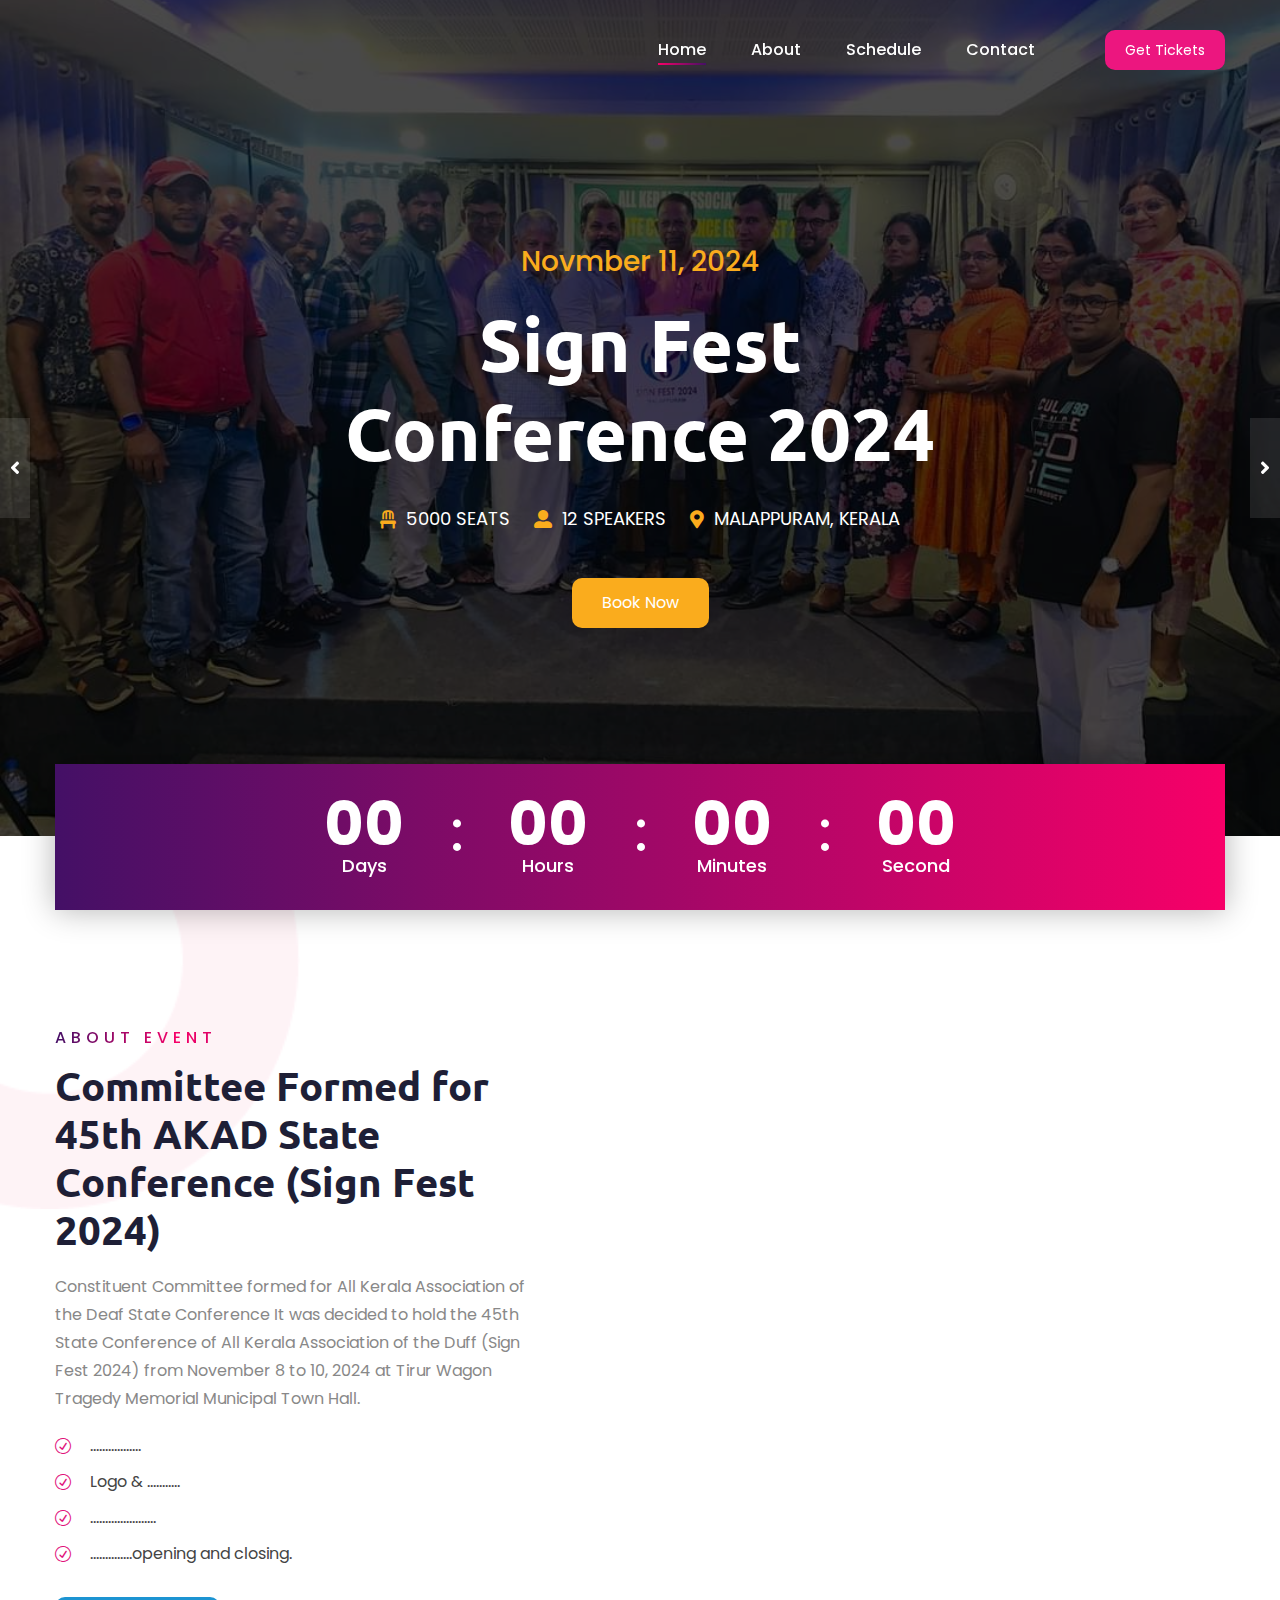
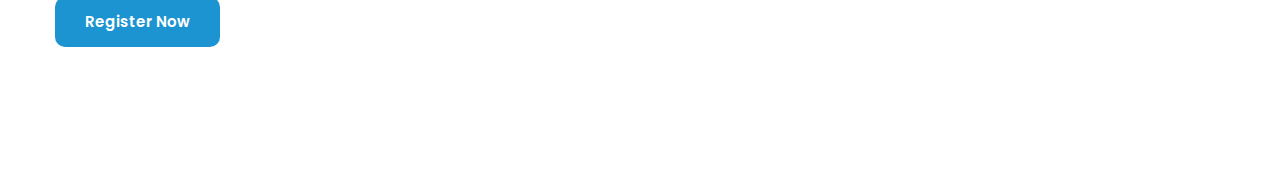
==== index.html @ 80a381c7 "first commit" ====
<!DOCTYPE html>

<html lang="en">

<head>

    <meta charset="utf-8">

    <title>Sign Fest</title>

    <!-- Stylesheets -->

    <link href="css/bootstrap.css" rel="stylesheet">

    <link href="css/style.css" rel="stylesheet">

    <link href="css/responsive.css" rel="stylesheet">

    <!--Color Switcher Mockup-->

    <link href="css/color-switcher-design.css" rel="stylesheet">



    <link rel="shortcut icon" href="images/favicon.png" type="image/x-icon">

    <link rel="icon" href="images/favicon.png" type="image/x-icon">



    <!-- Responsive -->

    <meta http-equiv="X-UA-Compatible" content="IE=edge">

    <meta name="viewport" content="width=device-width, initial-scale=1.0, maximum-scale=1.0, user-scalable=0">




</head>
<body>
 <div class="page-wrapper">

        <!-- Main Header-->

        <header class="main-header">

            <div class="main-box">

                <div class="auto-container clearfix">

                    <div class="logo-box">

                        <div class="logo"><a href="index-2.html"><img src="images/" alt="" title=""></a></div>

                    </div>



                    <!--Nav Box-->

                    <div class="nav-outer clearfix">

                        <!--Mobile Navigation Toggler-->

                        <div class="mobile-nav-toggler"><span class="icon flaticon-menu"></span></div>
                        <nav class="main-menu navbar-expand-md navbar-light">
                            <div class="navbar-header">
                                <button class="navbar-toggler" type="button" data-toggle="collapse"
                                    data-target="#navbarSupportedContent" aria-controls="navbarSupportedContent"
                                    aria-expanded="false" aria-label="Toggle navigation">

                                    <span class="icon flaticon-menu-button"></span>
                                </button>
                            </div>
                            <div class="collapse navbar-collapse clearfix" id="navbarSupportedContent">

                                <ul class="navigation clearfix">

                                    <li class="current dropdown"><a href="index-2.html">Home</a></li>

                                    <li class="dropdown"><a href="javascript:volid(0)">About</a> </li>

                                    <!-- <li class="dropdown"><a href="speakers.html">Speakers</a> </li> -->

                                    <li class="dropdown"><a href="javascript:volid(0)">Schedule</a></li>

                                    <!-- <li class="dropdown"><a href="javascript:volid(0)">Blog</a>
                                        <ul>
                                            <li><a href="blog-sidebar.html">Blog With Sidebar</a></li>
                                       </ul>
                                    </li> -->
                                    <li><a href="javascript:volid(0)">Contact</a></li>
                                </ul>
                            </div>
                        </nav>

                        <!-- Main Menu End-->



                        <!-- Outer box -->

                        <div class="outer-box">

                            <!--Search Box-->

                            <div class="search-box-outer d-none">

                                <div class="search-box-btn"><span class="flaticon-search"></span></div>

                            </div>



                            <!-- Button Box -->

                            <div class="btn-box">

                                <a href="javascript:volid(0)" class="theme-btn btn-style-one"><span class="btn-title">Get
                                        Tickets</span></a>

                            </div>

                        </div>

                    </div>

                </div>

            </div>



            <!-- Mobile Menu  -->

            <div class="mobile-menu">

                <div class="menu-backdrop"></div>

                <div class="close-btn"><span class="icon flaticon-cancel-1"></span></div>



                <!--Here Menu Will Come Automatically Via Javascript / Same Menu as in Header-->

                <nav class="menu-box">

                    <div class="nav-logo"><a href="javascript:volid(0)"><img src="images/logo.jpg" alt="" title=""></a></div>



                    <ul class="navigation clearfix"><!--Keep This Empty / Menu will come through Javascript--></ul>

                </nav>

            </div><!-- End Mobile Menu -->



        </header>

        <!--End Main Header -->



        <!-- Banner Section -->

        <section class="banner-section">

            <div class="banner-carousel owl-carousel owl-theme">

                <!-- Slide Item -->

                <div class="slide-item" style="background-image: url(images/FB_IMG_1718070160340.jpg);">

                    <div class="auto-container">

                        <div class="content-box">

                            <span class="title">Novmber 11, 2024</span>

                            <h2> Sign Fest <br>Conference 2024</h2>

                            <ul class="info-list">

                                <li><span class="icon fa fa-chair"></span> 5000 Seats</li>

                                <li><span class="icon fa fa-user-alt"></span> 12 SPEAKERS</li>

                                <li><span class="icon fa fa-map-marker-alt"></span> Malappuram, Kerala </li>

                            </ul>

                            <div class="btn-box"><a href="javascript:volid(0)" class="theme-btn btn-style-two"><span
                                        class="btn-title">Book Now</span></a></div>

                        </div>

                    </div>

                </div>



                <!-- Slide Item -->

                <div class="slide-item" style="background-image: url(images/logo.jpg);">

                    <div class="auto-container">

                        <div class="content-box">

                            <span class="title">Novmber 11, 2024</span>

                            <h2> Sign Fest <br>Conference 2024</h2>

                            <ul class="info-list">

                                <li><span class="icon fa fa-chair"></span> 5000 Seats</li>

                                <li><span class="icon fa fa-user-alt"></span> 12 SPEAKERS</li>

                                <li><span class="icon fa fa-map-marker-alt"></span> Kerala</li>

                            </ul>

                            <div class="btn-box"><a href="javascript:volid(0)" class="theme-btn btn-style-two"><span
                                        class="btn-title">Book Now</span></a></div>

                        </div>

                    </div>

                </div>

            </div>

        </section>

        <!--End Banner Section -->



        <!-- Coming Soon -->

        <section class="coming-soon-section">

            <div class="auto-container">

                <div class="outer-box">

                    <div class="time-counter">
                        <div class="time-countdown clearfix" data-countdown="11/11/2024"></div>
                    </div>

                </div>

            </div>

        </section>

        <!-- End Coming Soon -->



        <!-- About Section -->

        <section class="about-section">

            <div class="anim-icons full-width">

                <span class="icon icon-circle-blue wow fadeIn"></span>

                <span class="icon icon-dots wow fadeInleft"></span>

                <span class="icon icon-circle-1 wow zoomIn"></span>

            </div>

            <div class="auto-container">

                <div class="row">

                    <!-- Content Column -->

                    <div class="content-column col-lg-6 col-md-12 col-sm-12">

                        <div class="inner-column">

                            <div class="sec-title">

                                <span class="title">ABOUT EVENT</span>

                                <h2>Committee Formed for 45th AKAD State Conference (Sign Fest 2024)</h2>

                                <div class="text">
                                    Constituent Committee formed for All Kerala Association of the Deaf State Conference 
                                    It was decided to hold the 45th State Conference of All Kerala Association of the Duff (Sign Fest 2024)
                                    from November 8 to 10, 2024 at Tirur Wagon Tragedy Memorial Municipal Town Hall.
                                </div>

                            </div>

                            <ul class="list-style-one">

                                <li>.................</li>

                                <li>Logo & ...........</li>

                                <li>......................</li>

                                <li>..............opening and closing.</li>

                            </ul>

                            <div class="btn-box"><a href="javascript:volid(0)" class="theme-btn btn-style-three"><span
                                        class="btn-title">Register Now</span></a></div>

                        </div>

                    </div>



                    <!-- Image Column -->

                    <div class="image-column col-lg-6 col-md-12 col-sm-12">

                        <div class="image-box">

                            <figure class="image wow fadeIn"><img src="images/logo.jpg" alt=""></figure>

                        </div>

                    </div>

                </div>

            </div>

        </section>

        <!--End About Section -->













    </div>

    <!--End pagewrapper-->


    <!--Search Popup-->

    <div id="search-popup" class="search-popup">

        <div class="close-search theme-btn"><span class="fas fa-window-close"></span></div>

        <div class="popup-inner">

            <div class="overlay-layer"></div>

            <div class="search-form">

                <form method="post" action="https://expert-themes.com/html/eventrox/index.html">

                    <div class="form-group">

                        <fieldset>

                            <input type="search" class="form-control" name="search-input" value=""
                                placeholder="Search Here" required>

                            <input type="submit" value="Search Now!" class="theme-btn">

                        </fieldset>

                    </div>

                </form>



                <br>

                <h3>Recent Search Keywords</h3>

                <ul class="recent-searches">

                    <li><a href="#">Seo</a></li>

                    <li><a href="#">Bussiness</a></li>

                    <li><a href="#">Events</a></li>

                    <li><a href="#">Digital</a></li>

                    <li><a href="#">Conferance</a></li>

                </ul>



            </div>



        </div>

    </div>



    <!--Scroll to top-->

    <div class="scroll-to-top scroll-to-target" data-target="html"><span class="fa fa-angle-double-up"></span></div>

    <script src="js/jquery.js"></script>

    <script src="js/popper.min.js"></script>

    <script src="js/bootstrap.min.js"></script>

    <script src="js/jquery-ui.js"></script>

    <script src="js/jquery.fancybox.js"></script>

    <script src="js/appear.js"></script>

    <script src="js/owl.js"></script>

    <script src="js/jquery.countdown.js"></script>

    <script src="js/wow.js"></script>

    <script src="js/script.js"></script>

    <!-- Color Setting -->

    <script src="js/color-settings.js"></script>

</body>

</html>
---- css/style.css ----
/* ---------------------------------------

[Master Stylesheet]

Project:    	Eventrox - Digital Conference HTML Template
Version:    	1
Last Change:    12/9/2019

------------------------------------------

[Table of contents]

1. Fonts
2. Resources / Css Files
3. Reset
4. Global Settings
5. Buttons Style
6. Social Icons
7. Scroll To Top style
8. Page Title
9. Section Title
10. Main Header / Two / Three
11. Mobile Menu
12. Banner Section
13. Banner Conference
14. Banner MeetUp
15. About Section / Two
16. Coming Soon
17. Features Section / Two / Three
18. Fluid Section One
19. Speakers Section / Two / Three
20. Speker Detail
21. schedule Section / Two / Three
22. Event Detail
23. Pricing Section / Two / Three
24. Fun Fact Section
25. FAQ's Section
26. FAQ Form Section
27. Fun Fact Section Two
28. Why Choose Us
29. App Section
30. Gallery Section
31. Event Info Section
32. Testimonial Section
33. News Section
34. Blog Sidebar
35. Blog Detail
36. Styled Pagination
37. Coming Soon
38. Video Section
39. Call to Action
40. Register Section
41. Contact Page Section
42. Map Section
43. Subscribe Section
44. Newsletter Section
45. Clients Section / Two / Three
46. Main Footer / Two / Three
47. Error Section
48. Sidebar Page Container 
49. Comment Area
50. Comment Form
51. Social icon Colored
52. Right to Left
53. Boxed Layout
-------------------------------------------*/

/*** 

====================================================================
	 Fonts
====================================================================

***/
 
@import url('https://fonts.googleapis.com/css?family=Poppins:200,300,400,500,600,700,800,900|Orbitron:500,700|Ubuntu:400,500,700&amp;display=swap');

/*
	font-family: 'Ubuntu', sans-serif;
	font-family: 'Poppins', sans-serif;
	font-family: 'Orbitron', sans-serif;
*/

/*** 

====================================================================
	 Resources / Css Files
====================================================================

 ***/
 
@import url('fontawesome-all.css');
@import url('flaticon.css');
@import url('elegent-icon.css');
@import url('animate.css');
@import url('swiper.css');
@import url('owl.css');
@import url('jquery.fancybox.min.css');

/*** 

====================================================================
    Reset
====================================================================

 ***/
 
* {
	margin:0px;
	padding:0px;
	border:none;
	outline:none;
}

/*** 

====================================================================
	Global Settings
====================================================================

 ***/

body {
	font-size:14px;
	color:#777777;
	line-height:1.7em;
	font-weight:400;
	background:#ffffff;
	-webkit-font-smoothing: antialiased;
	-moz-font-smoothing: antialiased;
	font-family: 'Poppins', sans-serif;
}

a{
	text-decoration:none;
	cursor:pointer;
	color:#f20487;
}

button,
a:hover,a:focus,a:visited{
	text-decoration:none;
	outline:none !important;
}

h1,h2,h3,h4,h5,h6 {
	position:relative;
	font-weight:normal;
	margin:0px;
	background:none;
	line-height:1.6em;
	font-family: 'Ubuntu', sans-serif;
}

input,button,select,textarea{
	
}

textarea{
	overflow:hidden;
}

p,.text{
	position:relative;
	font-size: 16px;
	line-height: 26px;
	color: #888888;
	font-weight: 400;	
}

.auto-container{
	position:static;
	max-width:1200px;
	padding:0px 15px;
	margin:0 auto;
}

.large-container{
	position:static;
	max-width:1550px;
	padding:0px 15px;
	margin:0 auto;
}

.medium-container{
	max-width:850px;
}

.page-wrapper{
	position:relative;
	margin:0 auto;
	width:100%;
	min-width:300px;
	overflow: hidden;
}

ul,li{
	list-style:none;
	padding:0px;
	margin:0px;	
}

img{
	display:inline-block;
	max-width:100%;
}

.theme-btn{
	display:inline-block;
	-webkit-transition:all 0.3s ease;
	-moz-transition:all 0.3s ease;
	-ms-transition:all 0.3s ease;
	-o-transition:all 0.3s ease;
	transition:all 0.3s ease;
}

.centered{
	text-align:center;	
}

.theme-btn .flaticon-arrow{
	display: inherit;
	font-size:inherit;
	margin-left: 3px;
	font-size: 14px;
	-webkit-transform: scaleX(-1) translateY(-1px);
	-moz-transform: scaleX(-1) translateY(-1px);
	-ms-transform: scaleX(-1) translateY(-1px);
	-o-transform: scaleX(-1) translateY(-1px);
	transform: scaleX(-1) translateY(-1px);
}

::-webkit-input-placeholder{color: inherit;}
::-moz-input-placeholder{color:  inherit;}
::-ms-input-placeholder{color:  inherit;}


::selection {
background:#ec167f;
color:#ffffff;
}

::-moz-selection {
background:#ec167f;
color:#ffffff;
}

::-webkit-selection {
background:#ec167f;
color:#ffffff;
}

/*** 

====================================================================
	Buttons Style
====================================================================

 ***/

 .theme-btn{
 	position: relative;
 	transition: all 300ms ease;
 }

/* Button style one*/
.btn-style-one{
	position:relative;
	padding:10px 30px;
	font-size:16px;
	line-height:30px;
	color:#ffffff;
	font-weight:400;
	text-align:center;
	background-color: #ec167f;
	overflow: hidden;
	border-radius: 10px;
}

.btn-style-one .btn-title{
	position: relative;
}

.btn-style-one:hover{
	color:#ec167f;
	-webkit-box-shadow: 0 10px 30px rgba(0,0,0,0.10);
	-moz-box-shadow: 0 10px 30px rgba(0,0,0,0.10);
	-ms-box-shadow: 0 10px 30px rgba(0,0,0,0.10);
	-o-box-shadow: 0 10px 30px rgba(0,0,0,0.10);
	box-shadow: 0 10px 30px rgba(0,0,0,0.10);
}

.btn-style-one:before{
	position: absolute;
	left: 0;
	top: 0;
	height: 100%;
	width: 100%;
	content: "";
	background-color: #ffffff;
	-webkit-transform: scale(0, 1);
	-ms-transform: scale(0, 1);
	transform: scale(0, 1);
	-webkit-transform-origin: top right;
	-ms-transform-origin: top right;
	transform-origin: top right;
    -webkit-transition: transform 500ms cubic-bezier(0.860, 0.000, 0.070, 1.000);
    -moz-transition: transform 500ms cubic-bezier(0.860, 0.000, 0.070, 1.000);
    -o-transition: transform 500ms cubic-bezier(0.860, 0.000, 0.070, 1.000);
    transition: transform 500ms cubic-bezier(0.860, 0.000, 0.070, 1.000); /* easeInOutQuint */
    -webkit-transition-timing-function: cubic-bezier(0.860, 0.000, 0.070, 1.000);
    -moz-transition-timing-function: cubic-bezier(0.860, 0.000, 0.070, 1.000);
    -o-transition-timing-function: cubic-bezier(0.860, 0.000, 0.070, 1.000);
    transition-timing-function: cubic-bezier(0.860, 0.000, 0.070, 1.000); /* easeInOutQuint */
}

.btn-style-one:hover:before{
	-webkit-transform: scale(1, 1);
	-ms-transform: scale(1, 1);
	transform: scale(1, 1);
	-webkit-transform-origin: bottom left;
	-ms-transform-origin: bottom left;
	transform-origin: bottom left;
}

/* Button style two*/

.btn-style-two{
	position:relative;
	padding:10px 30px;
	font-size:16px;
	line-height:30px;
	color:#ffffff;
	font-weight:400;
	text-align:center;
	background-color: #faaC1D;
	overflow: hidden;
	border-radius: 10px;
}

.btn-style-two .btn-title{
	position: relative;
}

.btn-style-two:hover{
	color:#faaC1D;
	-webkit-box-shadow: 0 10px 30px rgba(0,0,0,0.10);
	-moz-box-shadow: 0 10px 30px rgba(0,0,0,0.10);
	-ms-box-shadow: 0 10px 30px rgba(0,0,0,0.10);
	-o-box-shadow: 0 10px 30px rgba(0,0,0,0.10);
	box-shadow: 0 10px 30px rgba(0,0,0,0.10);
}

.btn-style-two:before{
	position: absolute;
	left: 0;
	top: 0;
	height: 100%;
	width: 100%;
	content: "";
	background-color: #ffffff;
	-webkit-transform: scale(0, 1);
	-ms-transform: scale(0, 1);
	transform: scale(0, 1);
	-webkit-transform-origin: top right;
	-ms-transform-origin: top right;
	transform-origin: top right;
    -webkit-transition: transform 500ms cubic-bezier(0.860, 0.000, 0.070, 1.000);
    -moz-transition: transform 500ms cubic-bezier(0.860, 0.000, 0.070, 1.000);
    -o-transition: transform 500ms cubic-bezier(0.860, 0.000, 0.070, 1.000);
    transition: transform 500ms cubic-bezier(0.860, 0.000, 0.070, 1.000); /* easeInOutQuint */
    -webkit-transition-timing-function: cubic-bezier(0.860, 0.000, 0.070, 1.000);
    -moz-transition-timing-function: cubic-bezier(0.860, 0.000, 0.070, 1.000);
    -o-transition-timing-function: cubic-bezier(0.860, 0.000, 0.070, 1.000);
    transition-timing-function: cubic-bezier(0.860, 0.000, 0.070, 1.000); /* easeInOutQuint */
}

.btn-style-two:hover:before{
	-webkit-transform: scale(1, 1);
	-ms-transform: scale(1, 1);
	transform: scale(1, 1);
	-webkit-transform-origin: bottom left;
	-ms-transform-origin: bottom left;
	transform-origin: bottom left;
}


/* Button style three*/

.btn-style-three{
	position:relative;
	padding:10px 30px;
	font-size:16px;
	line-height:30px;
	color:#ffffff;
	font-weight:400;
	text-align:center;
	background-color: #1c94d2;
	overflow: hidden;
	border-radius: 10px;
}

.btn-style-three .btn-title{
	position: relative;
}

.btn-style-three:hover{
	color:#1c94d2;
	-webkit-box-shadow: 0 10px 30px rgba(0,0,0,0.10);
	-moz-box-shadow: 0 10px 30px rgba(0,0,0,0.10);
	-ms-box-shadow: 0 10px 30px rgba(0,0,0,0.10);
	-o-box-shadow: 0 10px 30px rgba(0,0,0,0.10);
	box-shadow: 0 10px 30px rgba(0,0,0,0.10);
}

.btn-style-three:before{
	position: absolute;
	left: 0;
	top: 0;
	height: 100%;
	width: 100%;
	content: "";
	background-color: #ffffff;
	-webkit-transform: scale(0, 1);
	-ms-transform: scale(0, 1);
	transform: scale(0, 1);
	-webkit-transform-origin: top right;
	-ms-transform-origin: top right;
	transform-origin: top right;
    -webkit-transition: transform 500ms cubic-bezier(0.860, 0.000, 0.070, 1.000);
    -moz-transition: transform 500ms cubic-bezier(0.860, 0.000, 0.070, 1.000);
    -o-transition: transform 500ms cubic-bezier(0.860, 0.000, 0.070, 1.000);
    transition: transform 500ms cubic-bezier(0.860, 0.000, 0.070, 1.000); /* easeInOutQuint */
    -webkit-transition-timing-function: cubic-bezier(0.860, 0.000, 0.070, 1.000);
    -moz-transition-timing-function: cubic-bezier(0.860, 0.000, 0.070, 1.000);
    -o-transition-timing-function: cubic-bezier(0.860, 0.000, 0.070, 1.000);
    transition-timing-function: cubic-bezier(0.860, 0.000, 0.070, 1.000); /* easeInOutQuint */
}

.btn-style-three:hover:before{
	-webkit-transform: scale(1, 1);
	-ms-transform: scale(1, 1);
	transform: scale(1, 1);
	-webkit-transform-origin: bottom left;
	-ms-transform-origin: bottom left;
	transform-origin: bottom left;
}



/* Button style four*/

.btn-style-four{
	position:relative;
	padding:10px 30px;
	font-size:16px;
	line-height:30px;
	color:#ffffff;
	font-weight:400;
	text-align:center;
	background-color: #24293d;
	overflow: hidden;
	border-radius: 10px;
}

.btn-style-four .btn-title{
	position: relative;
}

.btn-style-four:hover{
	color:#24293d;
	-webkit-box-shadow: 0 10px 30px rgba(0,0,0,0.10);
	-moz-box-shadow: 0 10px 30px rgba(0,0,0,0.10);
	-ms-box-shadow: 0 10px 30px rgba(0,0,0,0.10);
	-o-box-shadow: 0 10px 30px rgba(0,0,0,0.10);
	box-shadow: 0 10px 30px rgba(0,0,0,0.10);
}

.btn-style-four:before{
	position: absolute;
	left: 0;
	top: 0;
	height: 100%;
	width: 100%;
	content: "";
	background-color: #ffffff;
	-webkit-transform: scale(0, 1);
	-ms-transform: scale(0, 1);
	transform: scale(0, 1);
	-webkit-transform-origin: top right;
	-ms-transform-origin: top right;
	transform-origin: top right;
    -webkit-transition: transform 500ms cubic-bezier(0.860, 0.000, 0.070, 1.000);
    -moz-transition: transform 500ms cubic-bezier(0.860, 0.000, 0.070, 1.000);
    -o-transition: transform 500ms cubic-bezier(0.860, 0.000, 0.070, 1.000);
    transition: transform 500ms cubic-bezier(0.860, 0.000, 0.070, 1.000); /* easeInOutQuint */
    -webkit-transition-timing-function: cubic-bezier(0.860, 0.000, 0.070, 1.000);
    -moz-transition-timing-function: cubic-bezier(0.860, 0.000, 0.070, 1.000);
    -o-transition-timing-function: cubic-bezier(0.860, 0.000, 0.070, 1.000);
    transition-timing-function: cubic-bezier(0.860, 0.000, 0.070, 1.000); /* easeInOutQuint */
}

.btn-style-four:hover:before{
	-webkit-transform: scale(1, 1);
	-ms-transform: scale(1, 1);
	transform: scale(1, 1);
	-webkit-transform-origin: bottom left;
	-ms-transform-origin: bottom left;
	transform-origin: bottom left;
}

/* List Style One */

.list-style-one{
	position:relative;
}

.list-style-one li{
	position: relative;
	font-size: 16px;
	line-height: 26px;
	color: #444444;
	font-weight: 400;
	padding-left: 35px;
	margin-bottom: 10px;
}

.list-style-one li:before{
	position: absolute;
	left: 0;
	top: 0;
	font-size: 16px;
	content: "\52";
	font-family: 'ElegantIcons';
	color: #e1137b;
}

/* List Style Two */

.list-style-two{
	position:relative;
}

.list-style-two li{
	position: relative;
	font-size: 16px;
	line-height: 30px;
	color: #888888;
	font-weight: 400;
	padding-left: 25px;
	margin-bottom: 10px;
}

.list-style-two li:before{
	position: absolute;
	left: 0;
	top: 12px;
	height: 6px;
	width: 6px;
	background-color: #e1137b;
	content: "";
}

/*** 

====================================================================
	Social Icons
====================================================================

 ***/

/*Social Icon One*/

.social-icon-one{
	position: relative;
}

.social-icon-one li{
	position:relative;
	display:inline-block;
	margin-right: 8px;
	margin-bottom: 10px;
}

.social-icon-one li:last-child{
	margin-right: 0;
}

.social-icon-one li a .fab{
	position:relative;
	display:block;
	height: 40px;
	width: 40px;
	line-height: 40px;
	text-align: center;
	font-size:16px;
	color:#a9b1bf;
	background-color: #373851;
	transition: all 900ms ease;
    -moz-transition: all 900ms ease;
    -webkit-transition: all 900ms ease;
    -ms-transition: all 900ms ease;
    -o-transition: all 900ms ease;
}

.social-icon-one li a:hover .fab{
	transform:rotate(360deg);
}

.social-icon-one li a:hover .fab{
	background-color: #e1137b;
	border-color: #e1137b;
	color: #ffffff;
}

/*Social Icon Two*/

.social-icon-two{
	position: relative;
	display: block;
}

.social-icon-two li{
	position:relative;
	display:inline-block;
	margin-right: 8px;
	margin-bottom: 10px;
}

.social-icon-two li a .fab{
	position:relative;
	display:block;
	height: 40px;
	width: 40px;
	line-height: 40px;
	text-align: center;
	font-size:16px;
	border: 1px solid #dddddd;
	background-color: #ffffff;
	-webkit-transition:all 300ms ease;
	-moz-transition:all 300ms ease;
	-ms-transition:all 300ms ease;
	-o-transition:all 300ms ease;
	transition:all 300ms ease;
}

.social-icon-two li a:hover .fab{
	color: #ffffff;
	background-color: #d24c59;
}

/*Social Icon Three*/

.social-icon-three{
	position: relative;
	display: block;
}

.social-icon-three li{
	position:relative;
	display:inline-block;
	margin-left: 30px;
	margin-bottom: 10px;
}

.social-icon-three li a{
	position:relative;
	display:block;
	line-height: 30px;
	text-align: center;
	font-size:16px;
	-webkit-transition:all 300ms ease;
	-moz-transition:all 300ms ease;
	-ms-transition:all 300ms ease;
	-o-transition:all 300ms ease;
	transition:all 300ms ease;
}

.social-icon-three li a:hover{
	color: #222222;
}

.theme_color{
	color:#d24c59;
}

.preloader{ 
	position:fixed; 
	left:0px; 
	top:0px; 
	width:100%; 
	height:100%; 
	z-index:999999; 
	background-color: #ffffff;
	background-position:center center; 
	background-repeat:no-repeat; 
	background-image:url(../images/icons/preloader.svg); 
	background-size:100px;
}

.preloader:after{
	position: absolute;
	left: 50%;
	top: 50%;
	content: "loading..";
	-webkit-transform: translateX(-50%);
	-moz-transform: translateX(-50%);
	-ms-transform: translateX(-50%);
	-o-transform: translateX(-50%);
	transform: translateX(-50%);
	margin-top: 45px;
	font-size: 24px;
	line-height: 1em;
	color: #f20487;
	text-decoration: underline;
	font-family: "Ubuntu", sans-serif;
	font-weight: 400;
} 


img{
	display:inline-block;
	max-width:100%;
	height:auto;	
}

.pull-left{
	float: left;
}

.pull-right{
	float: right;
}

/*** 

====================================================================
	Scroll To Top style
====================================================================

***/

.scroll-to-top{
	position:fixed;
	bottom:15px;
	right:15px;
	width:40px;
	height:40px;
	color:#ffffff;
	font-size:18px;
	text-transform:uppercase;
	line-height:40px;
	text-align:center;
	z-index:100;
	cursor:pointer;
	background:#e1137b;
	display:none;
	-webkit-transition:all 300ms ease;
	-moz-transition:all 300ms ease;
	-ms-transition:all 300ms ease;
	-o-transition:all 300ms ease;
	transition:all 300ms ease;		
}

.scroll-to-top:hover{
	color:#ffffff;
	background:#4c35a9;
}

.tabs-box{
	position: relative;
}

.tabs-box .tab{
	display: none;
}

.tabs-box .tab.active-tab{
	display: block;
}

/*** 

====================================================================
	Page Title
====================================================================

***/

.page-title{
	position:relative;
	text-align: center;
	overflow: hidden;
	z-index: 1;
	padding: 120px 0;
	background-repeat: no-repeat;
	background-position: center bottom;
	background-size: cover;
}

.page-title h1{
	position:relative;
	display: block;
	font-size:60px;
	color:#ffffff;
	line-height: 1em;
	font-weight: 700;
	margin-bottom: 20px;
}

.page-title .bread-crumb {
	position: relative;
}

.page-title .bread-crumb li{
	position: relative;
	display: inline-block;
	font-size: 18px;
	line-height: 30px;
	color: #ffffff;
	font-weight: 500;
	cursor: default;
	padding-right:  15px;
	margin-right: 15px;
}

.page-title .bread-crumb li:before{
	position: absolute;
	right: -3px;
	font-size: 18px;
	line-height: 30px;
	color: #ffffff;
	font-weight: 400;
	content: "|";
}

.page-title .bread-crumb li:last-child{
	padding-right: 0;
	margin-right: 0;
}

.page-title .bread-crumb li:last-child:before{
	display: none;
}

.page-title .bread-crumb li a{
	color:#ffffff;
	-webkit-transition: all 300ms ease;
	-moz-transition: all 300ms ease;
	-ms-transition: all 300ms ease;
	-o-transition: all 300ms ease;
	transition: all 300ms ease;
}

.page-title .bread-crumb li a:hover{
	color:#f0c52e;	
}

/*** 

====================================================================
	Section Title
====================================================================

***/

.sec-title{
	position:relative;
	margin-bottom:70px;
}

.sec-title .title{
	position: relative;
	display: block;
	font-size: 16px;
	line-height: 1em;
	color: #ff8a01;
	font-weight: 500;
	background: rgb(247,0,104);
	background: -moz-linear-gradient(to left, rgba(247,0,104,1) 0%, rgba(68,16,102,1) 25%, rgba(247,0,104,1) 75%, rgba(68,16,102,1) 100%);
	background: -webkit-linear-gradient(to left, rgba(247,0,104,1) 0%,rgba(68,16,102,1) 25%,rgba(247,0,104,1) 75%,rgba(68,16,102,1) 100%);
	background: linear-gradient(to left, rgba(247,0,104) 0%,rgba(68,16,102,1) 25%,rgba(247,0,104,1) 75%,rgba(68,16,102,1) 100%);
	filter: progid:DXImageTransform.Microsoft.gradient( startColorstr='#F70068', endColorstr='#441066',GradientType=1 );
	color: transparent;
	-webkit-background-clip: text;
  	-webkit-text-fill-color: transparent;
	text-transform: uppercase;
	letter-spacing: 5px;
	margin-bottom: 15px;
}

.sec-title h2{
	position:relative;
	display: inline-block;
	font-size:48px;
	line-height:1.2em;
	color:#1e1f36;
	font-weight:700;
}

.sec-title .text{
	position: relative;
	font-size: 16px;
	line-height: 28px;
	color: #888888;
	margin-top: 30px;
}

.sec-title.light h2,
.sec-title.light .title{
	color: #ffffff;
	-webkit-text-fill-color:inherit; 
}



.anim-icons{
	position: absolute;
	left: 0;
	top: 0;
	right: 0;
	height: 100%;
	width: 100%;
	max-width: 1170px;
	margin: 0 auto;
}

.anim-icons.full-width{
	max-width: 100%;
}


.anim-icons .icon{
	position: absolute;
	background-position: center;
	background-repeat: no-repeat;
}

/*** 

====================================================================
	Main Header
====================================================================

***/

.main-header{
	position:fixed;
	top: 0;
	left: 0;
	z-index:999;
	width:100%;
	-webkit-transition: all 300ms ease;
	-moz-transition: all 300ms ease;
	-ms-transition: all 300ms ease;
	-o-transition: all 300ms ease;
	transition: all 300ms ease;
}

.main-header .main-box{
	position:relative;
	padding: 25px 0;
	-webkit-transition: all 300ms ease;
	-moz-transition: all 300ms ease;
	-ms-transition: all 300ms ease;
	-o-transition: all 300ms ease;
	transition: all 300ms ease;
}

.main-header .logo-box{
	position: relative;
	float: left;
	-webkit-transition:all 300ms ease;
	-moz-transition:all 300ms ease;
	-ms-transition:all 300ms ease;
	-o-transition:all 300ms ease;
	transition:all 300ms ease;
}

.main-header .logo-box .logo img{
	display:inline-block;
	max-width:100%;
	-webkit-transition:all 300ms ease;
	-ms-transition:all 300ms ease;
	-o-transition:all 300ms ease;
	-moz-transition:all 300ms ease;
	transition:all 300ms ease;	
}

.main-header .nav-outer{
	position: relative;
	float: right;
	-webkit-transition:all 600ms ease;
	-moz-transition:all 600ms ease;
	-ms-transition:all 600ms ease;
	-o-transition:all 600ms ease;
	transition:all 600ms ease;	
}

.main-header .nav-outer .main-menu{
	position: static;
	float: left;
}

.main-menu .navigation{
	position:static;
	margin:0px;
}

.main-menu .navigation > li{
	position:relative;
	float:left;
	margin-left: 45px;
	-webkit-transition:all 300ms ease;
	-moz-transition:all 300ms ease;
	-ms-transition:all 300ms ease;
	-o-transition:all 300ms ease;
	transition:all 300ms ease;
}

.main-menu .navigation > li > a{
	position:relative;
	display:block;
	font-size:16px;
	line-height:30px;
	font-weight:500;
	padding: 10px 0;
	color:#fefefe;
	opacity:1;
	text-align:center;
	-webkit-transition:all 300ms ease;
	-moz-transition:all 300ms ease;
	-ms-transition:all 300ms ease;
	-o-transition:all 300ms ease;
	transition:all 300ms ease;
}

.main-menu .navigation > li > a:before{
	position:absolute;
	left: 50%;
	bottom: 10px;
	height: 2px;
	width: 0%;
	content: "";
	-webkit-transform: scale(-1);
	-moz-transform: scale(-1);
	-ms-transform: scale(-1);
	-o-transform: scale(-1);
	transform: scale(-1);
	background: rgb(247,0,104);
	background: -moz-linear-gradient(to left, rgba(247,0,104,1) 0%, rgba(68,16,102,1) 100%);
	background: -webkit-linear-gradient(to left, rgba(247,0,104,1) 0%, rgba(68,16,102,1) 100%);
	background: linear-gradient(to left, rgba(247,0,104) 0%,rgba(68,16,102,1) 100%);
	filter: progid:DXImageTransform.Microsoft.gradient( startColorstr='#F70068', endColorstr='#441066',GradientType=1 );
	-webkit-transition:all 300ms ease;
	-moz-transition:all 300ms ease;
	-ms-transition:all 300ms ease;
	-o-transition:all 300ms ease;
	transition:all 300ms ease;
}

.main-menu .navigation > li.current > a:before,
.main-menu .navigation > li:hover > a:before{
	left: 0;
	width: 100%;
}

.main-menu .navigation > li > ul > li.dropdown > a:before{
	font-family: 'Font Awesome 5 Free';
	content: "\f105";
	position:absolute;
	right:25px;
	top:8px;
	width:10px;
	height:20px;
	display:block;
	line-height:20px;
	font-size:16px;
	font-weight: 900;
	text-align:center;
	z-index:5;	
}

.main-menu .navigation > li > ul > li > ul > li.dropdown:hover > a:after{
	color:#ffffff;
}

.main-menu .navigation > li > ul{
	position:absolute;
	left:0px;
	top:100%;
	width:220px;
	z-index:100;
	display:none;
	opacity: 0;
    visibility: hidden;
	padding: 20px 0px;
	background: #ffffff;
	border-radius: 3px;
	-webkit-transform-origin: top;
	-moz-transform-origin: top;
	-ms-transform-origin: top;
	-o-transform-origin: top;
	transform-origin: top;
	-moz-transform: rotateX(90deg);
	-webkit-transform: rotateX(90deg);
	-ms-transform: rotateX(90deg);
	-o-transform: rotateX(90deg);
	transform: rotateX(90deg);
	border-bottom: 3px solid #f20487;
	border-radius: 0 0 6px 6px;
	-webkit-box-shadow:2px 2px 5px 1px rgba(0,0,0,0.05),-2px 0px 5px 1px rgba(0,0,0,0.05);
	-ms-box-shadow:2px 2px 5px 1px rgba(0,0,0,0.05),-2px 0px 5px 1px rgba(0,0,0,0.05);
	-o-box-shadow:2px 2px 5px 1px rgba(0,0,0,0.05),-2px 0px 5px 1px rgba(0,0,0,0.05);
	-moz-box-shadow:2px 2px 5px 1px rgba(0,0,0,0.05),-2px 0px 5px 1px rgba(0,0,0,0.05);
	box-shadow:2px 2px 5px 1px rgba(0,0,0,0.05),-2px 0px 5px 1px rgba(0,0,0,0.05);
}

.main-menu .navigation > li > ul:before{
	position:absolute;
	content:'';
	left:0px;
	top:-30px;
	width:100%;
	height:30px;
	display:block;
}

.main-menu .navigation > li > ul.from-right{
	left:auto;
	right:0px;	
}

.main-menu .navigation > li > ul > li{
	position:relative;
	width:100%;
	margin-bottom: 0px;
}

.main-menu .navigation > li > ul > li:last-child{
	margin-bottom: 0px;
}

.main-menu .navigation > li > ul > li > a{
	position:relative;
	display:block;
	padding:5px 25px;
	line-height:24px;
	font-weight:400;
	font-size:16px;
	text-transform:capitalize;
	color:#222222;
	transition:all 500ms ease;
	-moz-transition:all 500ms ease;
	-webkit-transition:all 500ms ease;
	-ms-transition:all 500ms ease;
	-o-transition:all 500ms ease;
}

.main-menu .navigation > li > ul > li:hover > a{
	color:#e1137b;
}

.main-menu .navigation > li > ul > li > ul{
	position:absolute;
	left:100%;
	top:100%;
	width:220px;
	z-index:100;
	display:none;
	opacity: 0;
    visibility: hidden;
    margin-top: -50px;
	padding: 20px 0px;
	background: #ffffff;
	-webkit-transform-origin: top;
	-moz-transform-origin: top;
	-ms-transform-origin: top;
	-o-transform-origin: top;
	transform-origin: top;
	-webkit-transform: rotateX(90deg);
	-moz-transform: rotateX(90deg);
	-ms-transform: rotateX(90deg);
	-o-transform: rotateX(90deg);
	transform: rotateX(90deg);
	border-bottom: 3px solid #f20487;
	border-radius: 0 0 6px 6px;
	-webkit-box-shadow:2px 2px 5px 1px rgba(0,0,0,0.05),-2px 0px 5px 1px rgba(0,0,0,0.05);
	-ms-box-shadow:2px 2px 5px 1px rgba(0,0,0,0.05),-2px 0px 5px 1px rgba(0,0,0,0.05);
	-o-box-shadow:2px 2px 5px 1px rgba(0,0,0,0.05),-2px 0px 5px 1px rgba(0,0,0,0.05);
	-moz-box-shadow:2px 2px 5px 1px rgba(0,0,0,0.05),-2px 0px 5px 1px rgba(0,0,0,0.05);
	box-shadow:2px 2px 5px 1px rgba(0,0,0,0.05),-2px 0px 5px 1px rgba(0,0,0,0.05);
}

.main-menu .navigation > li > ul > li > ul.from-right{
	left:auto;
	right:0px;	
}

.main-menu .navigation > li > ul > li > ul > li{
	position:relative;
	width:100%;
	margin-bottom: 0px;
}

.main-menu .navigation > li > ul > li > ul > li:last-child{
	margin-bottom: 0px;
}

.main-menu .navigation > li > ul > li > ul > li > a{
	position:relative;
	display:block;
	padding:5px 25px;
	line-height:24px;
	font-weight:400;
	font-size:16px;
	text-transform:capitalize;
	color:#222222;
	transition:all 500ms ease;
	-moz-transition:all 500ms ease;
	-webkit-transition:all 500ms ease;
	-ms-transition:all 500ms ease;
	-o-transition:all 500ms ease;
}

.main-menu .navigation > li > ul > li > ul > li:hover > a{
	color:#e1137b;
}

.main-menu .navigation > li.dropdown:hover > ul{
	visibility:visible;
	opacity:1;
	-webkit-transform: rotateX(0deg);
	-moz-transform: rotateX(0deg);
	-ms-transform: rotateX(0deg);
	-o-transform: rotateX(0deg);
	transform: rotateX(0deg);
	-webkit-transition:all 500ms ease;
	-moz-transition:all 500ms ease;
	-ms-transition:all 500ms ease;
	-o-transition:all 500ms ease;
	transition:all 500ms ease;
}

.main-menu .navigation li > ul > li.dropdown:hover > ul{
	visibility:visible;
	opacity:1;
	-moz-transform: rotateX(0deg);
	-webkit-transform: rotateX(0deg);
	-ms-transform: rotateX(0deg);
	-o-transform: rotateX(0deg);
	transform: rotateX(0deg);
	-webkit-transition:all 500ms ease;
	-moz-transition:all 500ms ease;
	-ms-transition:all 500ms ease;
	-o-transition:all 500ms ease;	
	transition:all 500ms ease;
}

.main-menu .navbar-collapse > ul li.dropdown .dropdown-btn{
	position:absolute;
	right:10px;
	top:6px;
	width:30px;
	height:30px;
	text-align:center;
	color:#ffffff;
	line-height:28px;
	border:1px solid #ffffff;
	background-size:20px;
	cursor:pointer;
	z-index:5;
	display:none;
}

/* Outer box */
.main-header .outer-box{
	position: relative;
	float: right;
	margin-left: 50px;
}

.main-header .search-box-outer{
	position:relative;
	float: left;
	-webkit-transition:all 300ms ease;
	-moz-transition:all 300ms ease;
	-ms-transition:all 300ms ease;
	-o-transition:all 300ms ease;
	transition:all 300ms ease;
}

.main-header .search-box-btn{
	position: relative;
	float: left;
    font-size: 24px;
	line-height: 30px;
    cursor: pointer;
    background: none;
    color: #ffffff;
    font-weight: 400;
    cursor: pointer;
	margin-top:10px;
    -webkit-transition: all 300ms ease;
    -moz-transition: all 300ms ease;
    -ms-transition: all 300ms ease;
    -o-transition: all 300ms ease;
    transition: all 300ms ease;
}

.main-header .search-box-btn:hover{

}

.dropdown-toggle::after{
	display: none;
}

.main-header .search-box-outer .dropdown-menu{
	top:44px !important;
	left: auto !important;
	right: 0;
	padding:0px;
	width:280px;	
	border-radius:0px;
	-webkit-transform: none !important;
	-ms-transform: none !important;
	transform: none !important;
	border-top:3px solid #df6512;
}

.main-header .search-panel .form-container{
	padding:25px 20px;	
}

.main-header .search-panel .form-group{
	position:relative;
	margin:0px;	
}

.main-header .search-panel input[type="text"],
.main-header .search-panel input[type="search"],
.main-header .search-panel input[type="password"],
.main-header .search-panel select{
	display:block;
	width:100%;
	line-height:24px;
	padding:7px 40px 7px 15px;
	height:40px;
	font-size:14px;
	border:1px solid #e0e0e0;
	background:#ffffff;	
}

.main-header .search-panel input:focus,
.main-header .search-panel select:focus{
	border-color:#25262c;	
}

.main-header .search-panel .search-btn{
	position:absolute;
	right:0px;
	top:0px;
	width:40px;
	height:40px;
	text-align:center;
	color:#555555;
	font-size:12px;
	background:none;
	cursor:pointer;
}

.main-header .outer-box .btn-box{
	position: relative;
	float: right;
	padding: 5px 0;
	margin-left: 20px;
}

.main-header .outer-box .btn-box a{
	position: relative;
	float: right;
	padding: 10px 20px;
	line-height: 20px;
	font-size: 14px;
}
.nav-outer .mobile-nav-toggler{
	position: relative;
	float: right;
	font-size: 40px;
	line-height: 50px;
	cursor: pointer;
	color:#e1137b;
	margin:7px 0px 2px;
	display: none;
}

/*** 

====================================================================
	Header Style Two
====================================================================

***/

.header-span{
	height: 90px;
	display: block;
}


.header-style-two .main-box{
	padding: 0;
	box-shadow: 0 0 30px rgba(0,0,0,0.10);
}

.header-style-two .outer-box,
.header-style-two .logo-box,
.header-style-two .main-menu .navigation > li{
	padding: 20px 0;
	-webkit-transition: all 300ms ease;
	-moz-transition: all 300ms ease;
	-ms-transition: all 300ms ease;
	-o-transition: all 300ms ease;
	transition: all 300ms ease;
}

.header-style-two .search-box-btn,
.header-style-two .main-menu .navigation > li > a{
	color: #3f4161;
}

.header-style-two.fixed-header{
	box-shadow: 0 0 30px rgba(0,0,0,0.10);
}

.main-header.header-style-two.fixed-header .main-box{
	background-color: #ffffff;
	padding: 0;
}

.header-style-two.fixed-header .outer-box,
.header-style-two.fixed-header .logo-box,
.header-style-two.fixed-header .main-menu .navigation > li{
	padding: 10px 0;
}

/*** 

====================================================================
	Header Style Three
====================================================================

***/

.header-style-three .main-menu .navigation > li{
	margin-left: 35px;
}

.header-style-three .nav-outer{
	float: left;
}

.header-style-three .nav-outer .main-menu{
	margin-left: 45px;
}

.header-style-three .outer-box{
	position: relative;
	float: right;
}

.header-style-three .outer-box .btn-box a{
	border-radius: 3px;
}

/*** 

====================================================================
		Fixed Header
====================================================================

***/

.main-header.fixed-header .main-box{
	padding: 10px 0;
	background-color: #101130;
}

/*** 

====================================================================
			Mobile Menu
====================================================================

***/

.mobile-menu{
	position: fixed;
	right: 0;
	top: 0;
	width: 100%;
	padding-right:30px;
	max-width:100%;
	height: 100%;
	opacity: 0;
	visibility: hidden;
	z-index: 999999;
}

.mobile-menu .nav-logo{
	position:relative;
	padding:20px 20px;
	text-align:left;	
}

.mobile-menu .nav-logo img{
	max-width:200px;
}

.mobile-menu-visible{
	overflow: hidden;
}

.mobile-menu-visible .mobile-menu{
	opacity: 1;
	visibility: visible;
}

.mobile-menu .menu-backdrop{
	position: fixed;
	right: 0;
	top: 0;
	width: 100%;
	height: 100%;
	z-index: 1;
	opacity: 0;
}

.mobile-menu-visible .mobile-menu .menu-backdrop{
	opacity: 1;
	visibility: visible;
}

.mobile-menu .menu-box{
	position: absolute;
	left: 0px;
	top: 0px;
	width: 100%;
	height: 100%;
	max-height: 100%;
	overflow-y: auto;
	background: #ffffff;
	padding: 0px 0px;
	z-index: 5;
	opacity: 0;
	border-radius: 0px;
	visibility: hidden;
	-webkit-transform: scale(0);
	-moz-transform: scale(0);
	-ms-transform: scale(0);
	-o-transform: scale(0);
	transform: scale(0);
	-webkit-transform-origin: top right;
	-moz-transform-origin: top right;
	-ms-transform-origin: top right;
	-o-transform-origin: top right;
	transform-origin: top right;
	-webkit-transition:all 400ms ease;
	-moz-transition:all 400ms ease;
	-ms-transition:all 400ms ease;
	-o-transition:all 400ms ease;
	transition:all 400ms ease;
}

.mobile-menu-visible .mobile-menu .menu-box{
	opacity: 1;
	visibility: visible;
	-webkit-transform: scale(1);
	-moz-transform: scale(1);
	-ms-transform: scale(1);
	-o-transform: scale(1);
	transform: scale(1);
}

.mobile-menu .close-btn{
	position: absolute;
	right: 15px;
	top: 25px;
	line-height: 30px;
	width: 30px;
	text-align: center;
	font-size: 14px;
	color: #ffffff;
	background-color: #e1137b;
	cursor: pointer;
	z-index: 10;
	-webkit-transition:all 0.5s ease;
	-moz-transition:all 0.5s ease;
	-ms-transition:all 0.5s ease;
	-o-transition:all 0.5s ease;
	transition:all 0.5s ease;
	-webkit-transform: translateY(-50px);
	-ms-transform: translateY(-50px);
	transform: translateY(-50px);
}

.mobile-menu-visible .mobile-menu .close-btn{
	-webkit-transform: translateY(0px);
	-ms-transform: translateY(0px);
	transform: translateY(0px);
}

.mobile-menu .close-btn:hover{
	opacity: 0.50;
}

.mobile-menu .navigation{
	position: relative;
	display: block;
	border-top: 1px solid rgba(0,0,0,0.10);
}

.mobile-menu .navigation li{
	position: relative;
	display: block;
	border-bottom: 1px solid rgba(0,0,0,0.10);
}

.mobile-menu .navigation li > ul > li:last-child{
	border-bottom: none;
}

.mobile-menu .navigation li > ul > li:first-child{
	border-top: 1px solid rgba(0,0,0,0.10);
}

.mobile-menu .navigation li > a{
	position: relative;
	display: block;
	line-height: 24px;
	padding: 10px 20px;
	font-size: 16px;
	color: #404040;
	font-weight: 600;
	text-transform: capitalize;
}

.mobile-menu .navigation li:hover > a,
.mobile-menu .navigation li.current > a{
	color:#e1137b;	
}

.mobile-menu .navigation li.dropdown .dropdown-btn{
	position:absolute;
	right:0px;
	top:0px;
	width:44px;
	height:44px;
	text-align:center;
	font-size:16px;
	line-height:44px;
	color:#404040;
	cursor:pointer;
	z-index:5;
}

.mobile-menu .navigation li.dropdown .dropdown-btn:after{
	content:'';
	position:absolute;
	left:0px;
	top:10px;
	width:1px;
	height:24px;
	border-left:1px solid rgba(0,0,0,0.10);
}

.mobile-menu .navigation li > ul,
.mobile-menu .navigation li > ul > li > ul{
	display: none;
}

/*** 

====================================================================
		Banner Section
====================================================================

***/

.banner-section{
	position: relative;
}

.banner-carousel{
	position: relative;
}

.banner-carousel .slide-item{
	position: relative;
	background-repeat: no-repeat;
	background-position: center;
	background-size: cover;
	padding: 250px 0 200px;
	text-align: center;
}

.banner-carousel .slide-item:before{
	position: absolute;
	left: 0;
	top: 0;
	height: 100%;
	width: 100%;
	background-color: #000000;
	opacity: .70;
	content: "";
}

.banner-carousel .content-box{
	position: relative;
}

.banner-carousel .content-box .title{
	display: block;
    font-size: 28px;
    color: #faaC1D;
    font-weight: 500;
    margin-bottom: 25px;
	opacity: 0;
	-webkit-transform: translateY(100px);
	-moz-transform: translateY(100px);
	-ms-transform: translateY(100px);
	-o-transform: translateY(100px);
	transform: translateY(100px);
	-webkit-transition: all 500ms ease;
	-moz-transition: all 500ms ease;
	-ms-transition: all 500ms ease;
	-o-transition: all 500ms ease;
	transition: all 500ms ease;
}

.banner-carousel .active .content-box .title{
	opacity: 1;
	-webkit-transform: translateY(0);
	-moz-transform: translateY(0);
	-ms-transform: translateY(0);
	-o-transform: translateY(0);
	transform: translateY(0);
}

.banner-carousel .content-box h2{
    display: block;
    font-size: 74px;
    line-height: 1.2em;
    color: #ffffff;
    font-weight: 700;
	margin-bottom: 30px;
	opacity: 0;
	-webkit-transform: translateY(100px);
	-moz-transform: translateY(100px);
	-ms-transform: translateY(100px);
	-o-transform: translateY(100px);
	transform: translateY(100px);
	-webkit-transition: all 500ms ease;
	-moz-transition: all 500ms ease;
	-ms-transition: all 500ms ease;
	-o-transition: all 500ms ease;
	transition: all 500ms ease;
}

.banner-carousel .active .content-box h2{
	opacity: 1;
	-webkit-transform: translateY(0);
	-moz-transform: translateY(0);
	-ms-transform: translateY(0);
	-o-transform: translateY(0);
	transform: translateY(0);
	-webkit-transition-delay: 300ms;
	-moz-transition-delay: 300ms;
	-ms-transition-delay: 300ms;
	-o-transition-delay: 300ms;
	transition-delay: 300ms;
}

.banner-carousel .content-box .info-list{
	position: relative;
	margin-bottom: 45px;
	opacity: 0;
	-webkit-transform: translateY(100px);
	-moz-transform: translateY(100px);
	-ms-transform: translateY(100px);
	-o-transform: translateY(100px);
	transform: translateY(100px);
	-webkit-transition: all 500ms ease;
	-moz-transition: all 500ms ease;
	-ms-transition: all 500ms ease;
	-o-transition: all 500ms ease;
	transition: all 500ms ease;
}

.banner-carousel .active .content-box .info-list{
	opacity: 1;
	-webkit-transform: translateY(0);
	-moz-transform: translateY(0);
	-ms-transform: translateY(0);
	-o-transform: translateY(0);
	transform: translateY(0);
	-webkit-transition-delay: 600ms;
	-moz-transition-delay: 600ms;
	-ms-transition-delay: 600ms;
	-o-transition-delay: 600ms;
	transition-delay: 600ms;
}

.banner-carousel .content-box .info-list li{
	position: relative;
	display: inline-block;
	font-size: 18px;
	line-height: 26px;
	color: #ffffff;
	font-weight: 400;
	margin:0 10px;
	text-transform: uppercase;
}

.banner-carousel .content-box .info-list li .icon{
	color: #faaC1D;
	margin-right: 10px;
	float: left;
	font-size: 18px;
	line-height: 26px;
}

.banner-carousel .content-box .btn-box{
	opacity: 0;
	-webkit-transform: translateY(100px);
	-moz-transform: translateY(100px);
	-ms-transform: translateY(100px);
	-o-transform: translateY(100px);
	transform: translateY(100px);
	-webkit-transition: all 500ms ease;
	-moz-transition: all 500ms ease;
	-ms-transition: all 500ms ease;
	-o-transition: all 500ms ease;
	transition: all 500ms ease;
}

.banner-carousel .active .content-box .btn-box{
	opacity: 1;
	-webkit-transform: translateY(0);
	-moz-transform: translateY(0);
	-ms-transform: translateY(0);
	-o-transform: translateY(0);
	transform: translateY(0);
	-webkit-transition-delay: 900ms;
	-moz-transition-delay: 900ms;
	-ms-transition-delay: 900ms;
	-o-transition-delay: 900ms;
	transition-delay: 900ms;
}

.banner-carousel .owl-nav{
	position: absolute;
	left: 0;
	top: 50%;
	width: 100%;
}

.banner-carousel .owl-next,
.banner-carousel .owl-prev{
	position: absolute;
	left: 0;
	top: 0;
	height: 100px;
	width: 30px;
	color: #ffffff;
	background-color: rgba(255,255,255,0.10);
	font-size: 20px;
	line-height: 100px;
	text-align: center;
	-webkit-transition: all 500ms ease;
	-moz-transition: all 500ms ease;
	-ms-transition: all 500ms ease;
	-o-transition: all 500ms ease;
	transition: all 500ms ease;
}

.banner-carousel .owl-next{
	left: auto;
	right: 0;
}

.banner-carousel .owl-next:hover,
.banner-carousel .owl-prev:hover{
	background-color: rgba(255,255,255,.90);
	color: #222222;
}

/*** 

====================================================================
		Banner Conference
====================================================================

***/

.banner-conference{
	position: relative;
	padding: 200px 0;
	overflow: hidden;
}






.banner-conference .icons{
	position:absolute;
	left:0px;
	top:0px;
	right:0px;
	bottom:0px;
}

.banner-conference .icons .icon-one{
	position:absolute;
	left:10% !important;
	top:17% !important;
	width: 12px;
    height: 12px;
    display: inline-block;
    background-repeat: no-repeat;
}

.banner-conference .icons .icon-two{
	position:absolute;
	left:35% !important;
	top:25% !important;
	width: 16px;
    height: 16px;
    display: inline-block;
    background-repeat: no-repeat;
}

.banner-conference .icons .icon-three{
	position:absolute;
	left:6% !important;
	top:58% !important;
	width: 34px;
    height: 10px;
    display: inline-block;
    background-repeat: no-repeat;
}

.banner-conference .icons .icon-four{
	position:absolute;
	left:56% !important;
	top:60% !important;
	width: 34px;
    height: 20px;
    display: inline-block;
    background-repeat: no-repeat;
}

.banner-conference .icons .icon-five{
	position:absolute;
	left:79% !important;
	top:25% !important;
	width: 35px;
    height: 16px;
    display: inline-block;
    background-repeat: no-repeat;
}

.banner-conference .icons .icon-six{
	position:absolute;
	left:90% !important;
	top:88% !important;
	width: 20px;
    height: 20px;
    display: inline-block;
    background-repeat: no-repeat;
}

.banner-conference .icons .icon-seven{
	position:absolute;
	left:80% !important;
	top:60% !important;
	width: 20px;
    height: 20px;
    display: inline-block;
    background-repeat: no-repeat;
}

.banner-conference .icons .icon-eight{
	position:absolute;
	left:52% !important;
	top:40% !important;
	width: 12px;
    height: 12px;
    display: inline-block;
    background-repeat: no-repeat;
}

.banner-conference .icons .icon-nine{
	position:absolute;
	left:52% !important;
	top:12% !important;
	width: 16px;
    height: 16px;
    display: inline-block;
    background-repeat: no-repeat;
}

.banner-conference .icons .icon-ten{
	position:absolute;
	left:34% !important;
	top:68% !important;
	width: 34px;
    height: 10px;
    display: inline-block;
    background-repeat: no-repeat;
}

.banner-conference .icons .icon-eleven{
	position:absolute;
	left:89% !important;
	top:80% !important;
	width: 34px;
    height: 20px;
    display: inline-block;
    background-repeat: no-repeat;
}

.banner-conference .icons .icon-twelve{
	position:absolute;
	left:69% !important;
	top:70% !important;
	width: 35px;
    height: 16px;
    display: inline-block;
    background-repeat: no-repeat;
}

.banner-conference .icons .icon-thirteen{
	position:absolute;
	left:200% !important;
	top:88% !important;
	width: 20px;
    height: 20px;
    display: inline-block;
    background-repeat: no-repeat;
}

.banner-conference .icons .icon-fourteen{
	position:absolute;
	left:95% !important;
	top:95% !important;
	width: 20px;
    height: 20px;
    display: inline-block;
    background-repeat: no-repeat;
}

.banner-conference-two .icon-dots{
	left: 40%;
	bottom: 180px;
}

.banner-conference-two .layer-outer{
	position: absolute;
	right: 0;
	top: 0;
	height: 100%;
	width: 50%;
}

.banner-conference-two .images-outer{
	position: absolute;
	right: 0;
	top: 0;
	height: 100%;
	width: 50%;
}

.banner-conference-two .images-outer .speaker-img{
	position: absolute;
	right: 150px;
	top: 52%;
	-webkit-transform: translateY(-50%);
	-moz-transform: translateY(-50%);
	-ms-transform: translateY(-50%);
	-o-transform: translateY(-50%);
	transform: translateY(-50%);
}

.banner-conference-two .content-box{
	position: relative;
	z-index: 99;
}

.banner-conference-two .content-box .title{
	display: block;
    font-size: 16px;
    color: #ffffff;
    font-weight: 400;
    margin-bottom: 20px;
}

.banner-conference-two .content-box h2{
    display: block;
    font-size: 50px;
    line-height: 1.2em;
    color: #ffffff;
    font-weight: 700;
	margin-bottom: 50px;
}

.banner-conference-two .time-counter{
	position:relative;
	margin-bottom: 30px;
}

.banner-conference-two .time-countdown{
	position:relative;
}

.banner-conference-two .time-countdown .counter-column{
	position:relative;
	display: inline-block;
	margin-right: 30px;
	width: 90px;
	text-align: center;
	font-size: 14px;
	color: #ffffff;
	font-weight: 500;
}

.banner-conference-two .time-countdown .counter-column:last-child{
	margin-right: 0;
}

.banner-conference-two .time-countdown .counter-column:before{
    position:absolute;
    content:':';
    top:10px;
    right:-20px;
    font-size:30px;
    line-height:1em;
    color:#ffffff;
}

.banner-conference-two .time-countdown .counter-column:after{
	position: absolute;
	left: 0;
	top: -20px;
	height: 100px;
	width: 90px;
	z-index:-1;
	border-radius: 5px 30px 5px 30px;
	background-color:#ec167f;
	/* border-top: 3px solid #ec167f;
	border-bottom: 3px solid #ec167f; */
	content: "";
}

.banner-conference-two .time-countdown .counter-column:last-child:before{
	display: none;
}

.banner-conference-two .time-countdown .counter-column .count{
	position: relative;
	display: block;
	font-size: 40px;
	line-height: 1em;
	color: #ffffff;
	font-weight: 700;
}

.banner-conference-two .content-box .btn-box{
	position: relative;
	margin-top:60px;
}







.banner-conference .icon-circle-3{
	left: -150px;
	top: -150px;
}

.banner-conference .icon-dots{
	left: 40%;
	bottom: 180px;
}


.banner-conference .layer-outer{
	position: absolute;
	right: 0;
	top: 0;
	height: 100%;
	width: 50%;
}

.banner-conference .gradient-layer{
	position: absolute;
	left: 120px;
	width: 140%;
	height: 140%;
	top: -20%;
	border-radius: 50%;
	-webkit-transform: skew(-200deg);
	-moz-transform: skew(-200deg);
	-ms-transform: skew(-200deg);
	-o-transform: skew(-200deg);
	transform: skew(-200deg);
	background: rgb(247,0,104);
	background: -moz-linear-gradient(to left, rgba(247,0,104,1) 0%, rgba(68,16,102,1) 100%);
	background: -webkit-linear-gradient(to left, rgba(247,0,104,1) 0%, rgba(68,16,102,1) 100%);
	background: linear-gradient(to left, rgba(247,0,104) 0%,rgba(68,16,102,1) 100%);
	filter: progid:DXImageTransform.Microsoft.gradient( startColorstr='#F70068', endColorstr='#441066',GradientType=1 );
	opacity: 2;
}

.banner-conference .images-outer{
	position: absolute;
	right: 0;
	top: 0;
	height: 100%;
	width: 50%;
}

.banner-conference .images-outer .speaker-img{
	position: absolute;
	left: -100px;
	top: 50%;
	-webkit-transform: translateY(-50%);
	-moz-transform: translateY(-50%);
	-ms-transform: translateY(-50%);
	-o-transform: translateY(-50%);
	transform: translateY(-50%);
}

.banner-conference .content-box{
	position: relative;
	z-index: 99;
}

.banner-conference .content-box .title{
	display: block;
    font-size: 24px;
    color: #222222;
    font-weight: 500;
    margin-bottom: 20px;
}

.banner-conference .content-box h2{
    display: block;
    font-size: 54px;
    line-height: 1.2em;
    color: #e78f45;
	background: rgb(247,0,104);
	background: -moz-linear-gradient(to left, rgba(247,0,104,1) 0%, rgba(68,16,102,1) 100%);
	background: -webkit-linear-gradient(to left, rgba(247,0,104,1) 0%, rgba(68,16,102,1) 100%);
	background: linear-gradient(to left, rgba(247,0,104) 0%,rgba(68,16,102,1) 100%);
	filter: progid:DXImageTransform.Microsoft.gradient( startColorstr='#F70068', endColorstr='#441066',GradientType=1 );
	color: transparent;
	-webkit-background-clip: text;
  	-webkit-text-fill-color: transparent;
    font-weight: 700;
	margin-bottom: 50px;
}

.banner-conference .time-counter{
	position:relative;
	margin-bottom: 30px;
}

.banner-conference .time-countdown{
	position:relative;
}

.banner-conference .time-countdown .counter-column{
	position:relative;
	display: inline-block;
	margin-right: 30px;
	width: 80px;
	text-align: center;
	font-size: 14px;
	color: #4a763c;
	font-weight: 500;
}

.banner-conference .time-countdown .counter-column:last-child{
	margin-right: 0;
}


.banner-conference .time-countdown .counter-column:before{
    position:absolute;
    content:':';
    top:10px;
    right:-20px;
    font-size:30px;
    line-height:1em;
    color:#d84343;
}

.banner-conference .time-countdown .counter-column:after{
	position: absolute;
	left: 0;
	top: -20px;
	height: 80px;
	width: 80px;
	border-radius: 50px;
	border-top: 5px solid #d84343;
	content: "";
}


.banner-conference .time-countdown .counter-column:last-child:before{
	display: none;
}

.banner-conference .time-countdown .counter-column .count{
	position: relative;
	display: block;
	font-size: 40px;
	line-height: 1em;
	color: #d84343;
	font-weight: 700;
}

.banner-conference .content-box .btn-box{
	position: relative;
}

/*** 

====================================================================
		Banner MeetUp
====================================================================

***/

.banner-meetup{
	position: relative;
	padding: 140px 0;
	z-index: 1;
}

.banner-meetup .bg-pattern{
	position: absolute;
	right: 0;
	top: 0;
	width: 100%;
	height: 100%;
	background-repeat: no-repeat;
	background-position: center;
	background-size: cover;
}

.banner-meetup .content-box{
	position: relative;
	text-align: center;
}

.banner-meetup h2{
	display: block;
	font-size: 80px;
	line-height: 1.2em;
	color: #ffffff;
	font-weight: 700;
	margin-bottom: 40px;
	text-shadow: 0 20px 40px rgba(0,0,0,.80);
}

.banner-meetup .address{
	position: relative;
	display: block;
	font-size: 20px;
	line-height: 26px;
	color: #ffffff;
	font-weight: 700;
	text-align: center;
	margin-bottom: 20px;
	text-shadow: 0 10px 20px rgba(0,0,0,0.80);
}

.banner-meetup .address .icon{
	position: relative;
	display: inline-block;
	margin-right: 10px;
	font-size: 18px;
	line-height: 26px;
	color: #ec167f;
}

.banner-meetup .btn-box{
	position: relative;
	text-align: center;
	margin-top: 30px;
}

.banner-meetup .btn-box .theme-btn{
	padding: 15px 34px;
	line-height: 20px;
	border-radius: 5px;
	font-weight: 700;
}

.banner-meetup .countdown{
	position:relative;
	text-align: center;
	font-family: 'Orbitron', sans-serif;
}

.banner-meetup .countdown .time-counter{
	position:relative;
	display:inline-block;
}

.banner-meetup .countdown .counter-column:before{
	position:absolute;
	content:'';
	left:-10px;
	top:-15px;
	width:120px;
	height:120px;
	opacity:0.5;
	border:2px solid #ffffff;
	transform:rotate(45deg);
}

.banner-meetup .countdown .counter-column{
	position:relative;
	display: inline-block;
	line-height: 30px;
	font-size: 16px;
	font-weight: 700;
	text-transform: uppercase;
	background-color: transparent;
	border-radius: 50%;
	color: #fafafa;
	width: 100px;
	margin: 0 20px 30px;
	text-shadow: 0 10px 20px rgba(0,0,0,0.60);

}

.banner-meetup .countdown .counter-column .count{
	position: relative;
	display: block;
	font-size: 45px;
	line-height: 1.2em;
	color: #fafafa;
	width: auto;
	font-weight: 600;
	letter-spacing: 0;
	text-shadow: 0 15px 20px rgba(0,0,0,0.60);
}

.banner-meetup .btn-box .theme-btn{
	position: relative;
	box-shadow: 0 20px 30px rgba(0,0,0,0.30);
}


/*** 

====================================================================
		About Section
====================================================================

***/

.about-section{
	position: relative;
	padding: 120px 0 70px;
}

.about-section .content-column{
	position: relative;
	margin-bottom: 50px;
}

.about-section .content-column .inner-column{
	position: relative;
	padding-right: 80px;
}

.about-section .content-column .sec-title{
	position: relative;
	margin-bottom: 20px;
}

.about-section .content-column .sec-title .text{
	margin-top: 20px;
}

.about-section .content-column .sec-title h2{
	font-size: 40px;
}

.about-section .content-column .list-style-one{
	margin-bottom: 30px;
}

.about-section .content-column .btn-box{
	position: relative;
}

.about-section .content-column .btn-box a{
	padding: 15px 30px;
	line-height: 20px;
	font-weight: 600;
	font-size: 15px;
}

.about-section .image-column{
	position: relative;
	margin-bottom: 50px;
}

.about-section .image-column .image-box{
	position: relative;
	padding-left: 80px;
}

.about-section .image-column .image-box img{
	position: relative;
	z-index: 1;
	border-radius: 50%;
	border: 15px solid #ffffff;
	box-shadow: 0 0 20px rgba(0,0,0,0.10);
}

.about-section .image-column .image{
	position: relative;
	margin-bottom: 0;
}

.about-section .image-column .image:before{
    position: absolute;
    right: -10%;
    top: -10%;
    height: 120%;
    width: 120%;
    background-image: url(../images/icons/shape-2.png);
    background-repeat: no-repeat;
    background-position: center;
    background-size: 100%;
    -webkit-animation: dizzling 10s infinite;
    -moz-animation: dizzling 10s infinite;
    -ms-animation: dizzling 10s infinite;
    -o-animation: dizzling 10s infinite;
    animation: dizzling 10s infinite;
    -webkit-transition: all 300ms ease;
    -moz-transition: all 300ms ease;
    -ms-transition: all 300ms ease;
    -o-transition: all 300ms ease;
    transition: all 300ms ease;
    content: "";
}

@keyframes dizzling{
	0%{
		-webkit-transform: rotate(0);
		-moz-transform: rotate(0);
		-ms-transform: rotate(0);
		-o-transform: rotate(0);
		transform: rotate(0);
	}
	50%{
		-webkit-transform: rotate(5deg);
		-moz-transform: rotate(5deg);
		-ms-transform: rotate(5deg);
		-o-transform: rotate(5deg);
		transform: rotate(5deg);
	}
	100%{
		-webkit-transform: rotate(0);
		-moz-transform: rotate(0);
		-ms-transform: rotate(0);
		-o-transform: rotate(0);
		transform: rotate(0);
	}
}

.icon-shape-1{
	width: 484px;
	height: 225px;
	background-image: url(../images/icons/shape-1.png);
}

.icon-shape-2{
	width: 325px;
	height: 280px;
	background-image: url(../images/icons/shape-2.png);
}

.icon-line-1{
	width: 128px;
	height: 128px;
	background-image: url(../images/icons/icon-line-1.png);
}

.icon-dots{
	width: 72px;
	height: 60px;
	background-image: url(../images/icons/icon-dots.png);
}

.icon-dots-3{
	width: 204px;
	height: 114px;
	background-image: url(../images/icons/icon-dots-3.png);
}

.icon-circle-1{
	width: 500px;
	height: 500px;
	background-image: url(../images/icons/icon-circle-1.png);
	background-size: 100%;
}

.icon-circle-blue{
	width: 300px;
	height: 300px;
	background-image: url(../images/icons/circle-blue.png);
}

.about-section .icon-circle-blue{
	right: -150px;
	bottom: -150px;
	opacity: .70;
	-webkit-animation: fa-spin 30s infinite;
	-moz-animation: fa-spin 30s infinite;
	-ms-animation: fa-spin 30s infinite;
	-o-animation: fa-spin 30s infinite;
	animation: fa-spin 30s infinite;
}

.about-section .icon-dots{
	left: 50%;
	top: 30%;
}

.about-section .icon-circle-1{
	left: -200px;
	top: -200px;
	opacity: .05;
}

/*** 

====================================================================
		About Section Two
====================================================================

***/

.about-section-two{
	position: relative;
	padding: 120px 0 70px;
}

.about-section-two .content-column{
	position: relative;
	margin-bottom: 50px;
}

.about-section-two .content-column .inner-column{
	position: relative;
	padding-top: 50px;
}

.about-section-two .content-column .sec-title{
	position: relative;
	margin-bottom: 20px;
}

.about-section-two .content-column .sec-title .text{
	margin-top: 20px;
}

.about-section-two .content-column .sec-title h2{
	font-size: 40px;
}

.about-section-two .content-column .list-style-one{
	margin-bottom: 30px;
}

.about-section-two .content-column .btn-box{
	position: relative;
}

.about-section-two .content-column .btn-box a{
	padding: 15px 30px;
	line-height: 20px;
	font-weight: 600;
	font-size: 15px;
}

.about-section-two .about-block{
	position: relative;
	margin-bottom: 30px;
}

.about-section-two .about-block .inner-box{
	position: relative;
}

.about-section-two .about-block h4{
	position: relative;
	padding-left: 35px;
	font-size: 24px;
	line-height: 50px;
	color: #24293d;
}

.about-section-two .about-block .icon{
	position: absolute;
	left: 0;
	top: 0;
	font-size: 24px;
	line-height: 50px;
	color: #e6275a;
}

.about-section-two .about-block .text{
	font-size: 16px;
	color: #888888;
	line-height: 1.2em;
	font-weight: 500;
}

.about-section-two .image-column{
	position: relative;
	margin-bottom: 50px;
}

.about-section-two .image-column .image-box{
	position: relative;
	padding-right: 50px;
}

.about-section-two .image-column .image-box img{
	display: block;
	width: 100%;
	z-index: 1;
}

.about-section-two .image-column .image{
	position: relative;
	margin-bottom: 0;
}

.about-section-two .image-column .image:before{
	position: absolute;
	left: -1px;
	top: -1px;
	right: -1px;
	bottom: -1px;
	background-image: url(../images/icons/icon-shape.png);
	background-repeat: no-repeat;
	background-position: center;
	background-size: cover;
	content: "";
	z-index: 8;
}


.about-section-two .icon-circle-blue{
	left: -150px;
	bottom: -150px;
	opacity: .70;
	-webkit-animation: fa-spin 30s infinite;
	-moz-animation: fa-spin 30s infinite;
	-ms-animation: fa-spin 30s infinite;
	-o-animation: fa-spin 30s infinite;
	animation: fa-spin 30s infinite;
}

.about-section-two .icon-dots{
	left: 5%;
	top: 20%;
}

.about-section-two .icon-circle-1{
	right: -200px;
	top: -200px;
	opacity: .05;
}

/*** 

====================================================================
		Coming Soon
====================================================================

***/

.coming-soon-section{
	position: relative;
	z-index: 2;
}

.coming-soon-section .outer-box{
	position: relative;
	display: block;
	padding: 30px 80px;
	background-color: #ffffff;
	text-align: center;
	margin-top: -72px;
	background: rgb(247,0,104);
	background: -moz-linear-gradient(to left, rgba(247,0,104,1) 0%, rgba(68,16,102,1) 100%);
	background: -webkit-linear-gradient(to left, rgba(247,0,104,1) 0%, rgba(68,16,102,1) 100%);
	background: linear-gradient(to left, rgba(247,0,104) 0%,rgba(68,16,102,1) 100%);
	filter: progid:DXImageTransform.Microsoft.gradient( startColorstr='#F70068', endColorstr='#441066',GradientType=1 );
	box-shadow: 0 0 30px rgba(0,0,0,0.30);
}

.coming-soon-section .timer-column{
	position: relative;
}

.coming-soon-section .time-counter{
	position:relative;
}

.coming-soon-section .time-countdown{
	position:relative;
}

.coming-soon-section .time-countdown .counter-column{
	position:relative;
	display: inline-block;
	margin:0px 40px;
	width: 100px;
	text-align: center;
	font-size: 18px;
	color: #ffffff;
	font-weight: 500;
}

.coming-soon-section .time-countdown .counter-column:before{
    position:absolute;
    content:':';
    top:10px;
    right:-50px;
    font-size:56px;
    line-height:1em;
    color:#ffffff;
}

.coming-soon-section .time-countdown .counter-column:last-child:before{
	display: none;
}

.coming-soon-section .time-countdown .counter-column .count{
	position: relative;
	display: block;
	font-size: 60px;
	line-height: 1em;
	color: #ffffff;
	font-weight: 700;
}

/*** 

====================================================================
		Features Section
====================================================================

***/

.features-section{
	position: relative;
	padding: 120px 0 80px;
}

.feature-block{
	position: relative;
	margin-bottom: 40px;
}

.feature-block .inner-box{
	position: relative;
	padding: 40px 30px;
	background-color:#ffffff;
	border: 1px solid #eeeeee;
	box-shadow: 0 30px 40px rgba(0,0,0,0.10);
	-webkit-transition: all 500ms ease;
	-moz-transition: all 500ms ease;
	-ms-transition: all 500ms ease;
	-o-transition: all 500ms ease;
	transition: all 500ms ease;
	text-align: center;
	overflow: hidden;
}

.feature-block .inner-box:hover{
	box-shadow: none;
}

.feature-block .icon-box{
	position: relative;
	display: block;
	margin-bottom: 30px;
}

.feature-block .icon-box .icon{
	position: relative;
	display: inline-block;
	font-size: 70px;
	line-height: 1em;
	color: #40cbb4;
	-webkit-transition: all 400ms ease;
	-moz-transition: all 400ms ease;
	-ms-transition: all 400ms ease;
	-o-transition: all 400ms ease;
	transition: all 400ms ease;
}

.feature-block:nth-child(3n + 2) h4 a:hover,
.feature-block:nth-child(3n + 2) .icon-box .icon{
	color: #4c35a9;
}

.feature-block:nth-child(3n + 3) h4 a:hover,
.feature-block:nth-child(3n + 3) .icon-box .icon{
	color: #e6275a;
}

.feature-block .inner-box:hover .icon-box .icon{
	-webkit-transform: scale(-1) rotate(180deg);
	-moz-transform: scale(-1) rotate(180deg);
	-ms-transform: scale(-1) rotate(180deg);
	-o-transform: scale(-1) rotate(180deg);
	transform: scale(-1) rotate(180deg);
}

.feature-block h4{
	position: relative;
	display: block;
	font-size: 22px;
	line-height: 1.2em;
	color: #12114a;
	font-weight: 700;
	margin-bottom: 20px;
}

.feature-block h4 a{
	color: #12114a;
	display: inline-block;
	-webkit-transition: all 300ms ease;
	-moz-transition: all 300ms ease;
	-ms-transition: all 300ms ease;
	-o-transition: all 300ms ease;
	transition: all 300ms ease;
}

.feature-block h4 a:hover{
	color: #40cbb4;
}

.feature-block .text{
	position: relative;
	display: block;
	font-size: 15px;
	line-height: 24px;
	color: #888888;
	font-weight: 400;
	margin-bottom: 25px;
	cursor: default;
}

.feature-block .link-box{
	position: relative;
	display: block;
}

.feature-block .link-box a{
	position: relative;
	display: inline-block;
	padding: 10px 20px;
	line-height: 20px;
	font-size: 14px;
	color: #ffffff;
	background-color: #40cbb4;
	border-radius: 10px;
	border-top:2px solid transparent;
	border-bottom:2px solid transparent;
	-webkit-transition: all 400ms ease;
	-moz-transition: all 400ms ease;
	-ms-transition: all 400ms ease;
	-o-transition: all 400ms ease;
	transition: all 400ms ease;
}

.feature-block .inner-box:hover .link-box a{
	border-radius:0px;
	color: #40cbb4;
	background:none;
	border-color:#40cbb4;
}

.feature-block:nth-child(3n + 2) .link-box a{
	background-color: #4c35a9;
}

.feature-block:nth-child(3n + 2) .inner-box:hover .link-box a{
	background: none;
	color: #4c35a9;
	border-color: #4c35a9;
}

.feature-block:nth-child(3n + 3) .link-box a{
	background-color: #e6275a;
}

.feature-block:nth-child(3n + 3) .inner-box:hover .link-box a{
	background: none;
	color: #e6275a;
	border-color: #e6275a;
}

.features-section .anim-icons{
	max-width: 100%;
}

.icon-shape-3{
	height: 490px;
	width: 290px;
	background-image: url(../images/icons/shape-3.png);
	background-size: 100%;
}

.features-section .icon-shape-3{
	top: 0px;
	left: -110px;
	opacity: .70;
	-webkit-transform: scaleX(-1);
	-moz-transform: scaleX(-1);
	-ms-transform: scaleX(-1);
	-o-transform: scaleX(-1);
	transform: scaleX(-1);
}

.features-section .icon-line-1{
	right: 10%;
    top: 35%;
    -webkit-animation: fa-spin 30s infinite alternate;
    -moz-animation: fa-spin 30s infinite alternate;
    -ms-animation: fa-spin 30s infinite alternate;
    -o-animation: fa-spin 30s infinite alternate;
    animation: fa-spin 30s infinite alternate;
}

.features-section .icon-dots{
	right: 10%;
    top: 35%;
}

/*** 

====================================================================
	Features Section Two
====================================================================

***/

.features-section-two{
	position: relative;
	padding: 120px 0 100px;
}

.features-section-two .title-block{
	position: relative;
	margin-bottom: 40px;
}

.features-section-two .title-block .inner-box{
	padding: 50px 30px 0;
	background-color:#ffffff;
}

.features-section-two .title-block .sec-title{
	margin-bottom: 0;
}

.features-section-two .title-block .sec-title .title{
	margin-bottom: 5px;
}

.feature-block-two{
	position: relative;
	margin-bottom: 40px;
}

.feature-block-two .inner-box{
	position: relative;
	padding: 40px 30px;
	padding-left: 100px;
	background-color:#ffffff;
	border: 1px solid #eeeeee;
	box-shadow: 0 30px 40px rgba(0,0,0,0.10);
	-webkit-transition: all 500ms ease;
	-moz-transition: all 500ms ease;
	-ms-transition: all 500ms ease;
	-o-transition: all 500ms ease;
	transition: all 500ms ease;
	overflow: hidden;
}

.feature-block-two .inner-box:hover{
	box-shadow: none;
}

.feature-block-two .icon-box{
	position: absolute;
	left: 30px;
	top: 50px;
	display: block;
	margin-bottom: 30px;
}

.feature-block-two .icon-box .icon{
	position: relative;
	display: inline-block;
	font-size: 50px;
	line-height: 1em;
	background: rgb(247,0,104);
	background: -moz-linear-gradient(to left, rgba(247,0,104,1) 0%, rgba(68,16,102,1) 100%);
	background: -webkit-linear-gradient(to left, rgba(247,0,104,1) 0%, rgba(68,16,102,1) 100%);
	background: linear-gradient(to left, rgba(247,0,104) 0%,rgba(68,16,102,1) 100%);
	filter: progid:DXImageTransform.Microsoft.gradient( startColorstr='#F70068', endColorstr='#441066',GradientType=1 );
  	background: none;
  	color: #f14b59;
  	-webkit-transition: all 400ms ease;
  	-moz-transition: all 400ms ease;
  	-ms-transition: all 400ms ease;
  	-o-transition: all 400ms ease;
  	transition: all 400ms ease;
}

.feature-block-two .inner-box:hover .icon-box .icon{
	-webkit-transform: scale(-1) rotate(180deg);
	-moz-transform: scale(-1) rotate(180deg);
	-ms-transform: scale(-1) rotate(180deg);
	-o-transform: scale(-1) rotate(180deg);
	transform: scale(-1) rotate(180deg);
}

.feature-block-two h4{
	position: relative;
	display: block;
	font-size: 22px;
	line-height: 1.2em;
	color: #12114a;
	font-weight: 700;
	margin-bottom: 10px;
}

.feature-block-two h4 a{
	color: #12114a;
	display: inline-block;
	-webkit-transition: all 300ms ease;
	-moz-transition: all 300ms ease;
	-ms-transition: all 300ms ease;
	-o-transition: all 300ms ease;
	transition: all 300ms ease;
}

.feature-block-two h4 a:hover{
	color: #f14b59;
}

.feature-block-two .text{
	position: relative;
	display: block;
	font-size: 15px;
	line-height: 24px;
	color: #888888;
	font-weight: 400;
	cursor: default;
}

.feature-block-two .link-box{
	position: relative;
	display: block;
}

.feature-block-two .link-box a{
	padding: 10px 20px;
	line-height: 20px;
	font-size: 14px;
}

.features-section-two .twist-line-1{
	left: -110px;
    top: 290px;
}

.features-section-two .twist-line-2{
	left: -10%;
    top: 80px;
}

.features-section-two .twist-line-3{
	left: 90px;
    top: 50px;
}

.twist-line-1{
	height: 70px;
	width: 80px;
	background-image: url(../images/icons/twist-line-1.png);
}

.twist-line-2{
	height: 73px;
	width: 70px;
	background-image: url(../images/icons/twist-line-2.png);
}

.twist-line-3{
	height: 73px;
	width: 70px;
	background-image: url(../images/icons/twist-line-3.png);
}

/*** 

====================================================================
	Features Section Three
====================================================================

***/

.features-section-three{
	position: relative;
	padding: 120px 0 80px;
}

.features-section-three.no-pd-top{
	padding-top: 0;
}

.feature-block-three{
	position: relative;
	margin-bottom: 40px;
}

.feature-block-three .inner-box{
	position: relative;
	padding: 20px 30px;
	padding-left: 170px;
	padding-right: 100px;
	background-color:#ffffff;
	border: 1px solid #eeeeee;
	box-shadow: 0 30px 40px rgba(0,0,0,0.10);
	-webkit-transition: all 500ms ease;
	-moz-transition: all 500ms ease;
	-ms-transition: all 500ms ease;
	-o-transition: all 500ms ease;
	transition: all 500ms ease;
	overflow: hidden;
}

.feature-block-three .inner-box:hover{
	box-shadow: none;
}

.feature-block-three .icon-box{
	position: absolute;
	left: 50px;
	top: 0;
	height: 100%;
	width: 70px;
	padding: 0 20px;
}

.feature-block-three .icon-box:before{
	position: absolute;
	left: 0;
	top: 0;
	height: 100%;
	width: 100%;
	background-color: #40cbb4;
	content: "";
	-webkit-transform: skew(-15deg);
	-moz-transform: skew(-15deg);
	-ms-transform: skew(-15deg);
	-o-transform: skew(-15deg);
	transform: skew(-15deg);
	-webkit-transition:all 600ms ease;
	-ms-transition:all 600ms ease;
	-o-transition:all 600ms ease;
	-moz-transition:all 600ms ease;
	transition:all 600ms ease;
}

.feature-block-three .inner-box:hover .icon-box:before{
	-webkit-transform: skew(15deg);
	-moz-transform: skew(15deg);
	-ms-transform: skew(15deg);
	-o-transform: skew(15deg);
	transform: skew(15deg);
}

.feature-block-three .icon-box .icon{
	position: absolute;
	left: 50%;
	top: 50%;
	width: 40px;
	font-size: 40px;
	line-height: 1em;
  	margin-top: -20px;
  	margin-left: -20px;
	color: #ffffff;
	-webkit-transition: all 400ms ease;
	-moz-transition: all 400ms ease;
	-ms-transition: all 400ms ease;
	-o-transition: all 400ms ease;
	transition: all 400ms ease;
}

.feature-block-three .inner-box:hover .icon-box .icon{
	-webkit-transform: scale(-1) rotate(180deg);
	-moz-transform: scale(-1) rotate(180deg);
	-ms-transform: scale(-1) rotate(180deg);
	-o-transform: scale(-1) rotate(180deg);
	transform: scale(-1) rotate(180deg);
}

.feature-block-three h4{
	position: relative;
	display: block;
	font-size: 20px;
	line-height: 1.2em;
	color: #12114a;
	font-weight: 700;
	margin-bottom: 10px;
}

.feature-block-three h4 a{
	color: #12114a;
	display: inline-block;
	-webkit-transition: all 300ms ease;
	-moz-transition: all 300ms ease;
	-ms-transition: all 300ms ease;
	-o-transition: all 300ms ease;
	transition: all 300ms ease;
}

.feature-block-three h4 a:hover{
	color: #40cbb4;
}

.feature-block-three .text{
	position: relative;
	display: block;
	font-size: 14px;
	line-height: 24px;
	color: #888888;
	font-weight: 400;
	cursor: default;
}

.feature-block-three .link-box{
	position: absolute;
	right: 30px;
	top: 50%;
	margin-top: -20px;
	font-size: 20px;
	border-radius: 50%;
}

.feature-block-three .link-box a{
	position: relative;
	display: inline-block;
	padding: 10px 20px;
	line-height: 20px;
	font-size: 14px;
	color: #ffffff;
	background-color: #40cbb4;
	border-radius: 10px;
	-webkit-transition:all 600ms ease;
	-ms-transition:all 600ms ease;
	-o-transition:all 600ms ease;
	-moz-transition:all 600ms ease;
	transition:all 600ms ease;
}

.feature-block-three .inner-box:hover .link-box a{
	transform:rotate(360deg);
	border-radius:0px;
}

.feature-block-three .inner-box:hover .link-box a{
	color: #ffffff;
	box-shadow: 0 10px 20px rgba(0,0,0,0.10);
}

.feature-block-three:nth-child(3n + 2) .icon-box:before,
.feature-block-three:nth-child(3n + 2) .link-box a{
	background-color: #4c35a9;
}

.feature-block-three:nth-child(3n + 3) .icon-box:before,
.feature-block-three:nth-child(3n + 3) .link-box a{
	background-color: #e6275a;
}

.feature-block-three:nth-child(3n + 4) .icon-box:before,
.feature-block-three:nth-child(3n + 4) .link-box a{
	background-color: #1c94d2;
}


/***

====================================================================
			Fluid Section One
====================================================================

***/

.fluid-section-one{
	position: relative;
	background-color: #41cbb4;
}

.fluid-section-one .outer-box{
	position: relative;
}

.fluid-section-one .content-column{
	position: relative;
	float: right;
	width: 50%;
	padding: 0 15px;
}

.fluid-section-one .content-column .inner-column{
	position: relative;
	max-width: 600px;
	padding: 80px 20px;
	margin: 0 auto;
}

.fluid-section-one .content-column h3{
	position: relative;
	font-size: 40px;
	line-height: 1.2em;
	color: #ffffff;
	font-weight: 700;
	margin-bottom: 28px;
}

.fluid-section-one .content-column .text{
	font-size: 16px;
	line-height: 30px;
	color: #ffffff;
	margin-bottom: 30px;
}

.fluid-section-one .content-column .theme-btn{
	border-radius: 5px;
	box-shadow: 0 10px 30px rgba(80,4,42,.15);
}

.fluid-section-one .image-column{
	position: absolute;
	left: 0;
	top: 0;
	height: 100%;
	width: 50%;
	background-repeat: no-repeat;
	background-position: center left;
	background-size: cover;
}

.fluid-section-one .image-column .image-box{
	display: none;
}

.fluid-section-one .image-column .image{
	position: relative;
	margin-bottom: 0;
}

.fluid-section-one .image-column .image img{
	display: block;
	width: 100%;
	height: auto;
}


/*** 

====================================================================
		Speakers Section
====================================================================

***/

.speakers-section{
	position: relative;
	padding: 120px 0 90px;
}

.speakers-section:before{
	position: absolute;
	left: 0;
	top: 0;
	height: 100%;
	width: 100%;
	background-color: rgba(28,139,210,.50);
	content: "";
}

.speaker-block{
	position: relative;
	margin-bottom: 40px;
}

.speaker-block .inner-box{
	position: relative;
	overflow: hidden;
	border-radius: 50%;
	border: 10px solid #ffffff;
	box-shadow: 0 30px 30px rgba(0,0,0,0.40);
	max-width: 300px;
	margin: 0 auto;
	-webkit-transition: all 300ms ease;
	-moz-transition: all 300ms ease;
	-ms-transition: all 300ms ease;
	-o-transition: all 300ms ease;
	transition: all 500ms ease;
}

.speaker-block .inner-box:hover{
	box-shadow: none;
}

.speaker-block .image-box{
	position: relative;
}

.speaker-block .image-box .image{
	position: relative;
	margin-bottom: 0;
}

.speaker-block .image-box .image img{
	display: block;
	width: 100%;
	-webkit-transition: all 300ms ease;
	-moz-transition: all 300ms ease;
	-ms-transition: all 300ms ease;
	-o-transition: all 300ms ease;
	transition: all 300ms ease;
}

.speaker-block .inner-box:hover .image img{
	opacity: .80;
	-webkit-transform: scale(1.1);
	-moz-transform: scale(1.1);
	-ms-transform: scale(1.1);
	-o-transform: scale(1.1);
	transform: scale(1.1);
}

.speaker-block .info-box{
	position: absolute;
	left:0px;
	top:0px;
	right:0px;
	bottom:0px;
	text-align:center;
	background-color: rgba(28,139,210,.70);
	background-color: rgba(237,23,127,.90);
	
	
	-webkit-transition: -webkit-transform 0.4s ease;
	transition: -webkit-transform 0.4s ease;
	transition: transform 0.4s ease;
	transition: transform 0.4s ease, -webkit-transform 0.4s ease;
	-webkit-transform: scale(0, 1);
	-ms-transform: scale(0, 1);
	transform: scale(0, 1);
	-webkit-transform-origin: right center;
	-ms-transform-origin: right center;
	transform-origin: right center;
}

.speaker-block .inner-box:hover .info-box{
	-webkit-transform: scale(1, 1);
	-ms-transform: scale(1, 1);
	transform: scale(1, 1);
	-webkit-transform-origin: left center;
	-ms-transform-origin: left center;
	transform-origin: left center;
	opacity: 1;
}


.speaker-block .info-box .inner{
	position: absolute;
	left: 0;
	width: 100%;
	top: 50%;
	-webkit-transform: translateY(-50%);
	-moz-transform: translateY(-50%);
	-ms-transform: translateY(-50%);
	-o-transform: translateY(-50%);
	transform: translateY(-50%);
	padding: 0 40px;
}

.speaker-block .info-box .name{
	position: relative;
	display: block;
	font-size: 22px;
	line-height: 1.2em;
	color: #ffffff;
	font-weight: 700;
	opacity: 0;
	margin-bottom: 5px;
	-webkit-transform: translateY(20px);
	-moz-transform: translateY(20px);
	-ms-transform: translateY(20px);
	-o-transform: translateY(20px);
	transform: translateY(20px);
	-webkit-transition: all 400ms ease;
	-moz-transition: all 400ms ease;
	-ms-transition: all 400ms ease;
	-o-transition: all 400ms ease;
	transition: all 300ms ease;
}

.speaker-block .inner-box:hover .info-box .name{
	opacity: 1;
	-webkit-transform: translateY(0px);
	-moz-transform: translateY(0px);
	-ms-transform: translateY(0px);
	-o-transform: translateY(0px);
	transform: translateY(0px);
	-webkit-transition-delay: 300ms;
	-moz-transition-delay: 300ms;
	-ms-transition-delay: 300ms;
	-o-transition-delay: 300ms;
	transition-delay: 300ms;
}


.speaker-block .info-box .name a{
	color: #ffffff;
	-webkit-transition: all 300ms ease;
	-moz-transition: all 300ms ease;
	-ms-transition: all 300ms ease;
	-o-transition: all 300ms ease;
	transition: all 300ms ease;
}

.speaker-block .info-box .name a:hover{

}

.speaker-block .info-box .designation{
	position: relative;
	display: block;
	font-size: 13px;
	line-height: 30px;
	color: #ffffff;
	font-weight: 400;
	margin-bottom: 15px;
	opacity: 0;
	-webkit-transform: translateY(20px);
	-moz-transform: translateY(20px);
	-ms-transform: translateY(20px);
	-o-transform: translateY(20px);
	transform: translateY(20px);
	-webkit-transition: all 400ms ease;
	-moz-transition: all 400ms ease;
	-ms-transition: all 400ms ease;
	-o-transition: all 400ms ease;
	transition: all 300ms ease;
}

.speaker-block .inner-box:hover .info-box .designation{
	opacity: 1;
	-webkit-transform: translateY(0px);
	-moz-transform: translateY(0px);
	-ms-transform: translateY(0px);
	-o-transform: translateY(0px);
	transform: translateY(0px);
	-webkit-transition-delay: 500ms;
	-moz-transition-delay: 500ms;
	-ms-transition-delay: 500ms;
	-o-transition-delay: 500ms;
	transition-delay: 500ms;
}

.speaker-block .social-links{
	position: relative;
	opacity: 0;
	-webkit-transform: translateY(20px);
	-moz-transform: translateY(20px);
	-ms-transform: translateY(20px);
	-o-transform: translateY(20px);
	transform: translateY(20px);
	-webkit-transition: all 400ms ease;
	-moz-transition: all 400ms ease;
	-ms-transition: all 400ms ease;
	-o-transition: all 400ms ease;
	transition: all 300ms ease;
}

.speaker-block .inner-box:hover .social-links{
	opacity: 1;
	-webkit-transform: translateY(0px);
	-moz-transform: translateY(0px);
	-ms-transform: translateY(0px);
	-o-transform: translateY(0px);
	transform: translateY(0px);
	-webkit-transition-delay: 700ms;
	-moz-transition-delay: 700ms;
	-ms-transition-delay: 700ms;
	-o-transition-delay: 700ms;
	transition-delay: 700ms;
}

.speaker-block .social-links li{
	position: relative;
	display: inline-block;
	margin-bottom: 10px;
}

.speaker-block .social-links li a i{
	position: relative;
	display: block;
	width: 32px;
	height: 32px;
	font-size: 16px;
	line-height: 30px;
	background-color: #ffffff;
	text-align: center;
	-webkit-transition: all 300ms ease;
	-moz-transition: all 300ms ease;
	-ms-transition: all 300ms ease;
	-o-transition: all 300ms ease;
	transition: all 300ms ease;
}

.speaker-block .social-links li a:hover i{
	color: #ffffff;
}

/*** 

====================================================================
	Speakers Section Two
====================================================================

***/

.speakers-section-two{
	position: relative;
	padding: 120px 0 70px;
	overflow: hidden;
}

.speaker-block-two{
	position: relative;
	margin-bottom: 50px;
}

.speaker-block-two .inner-box{
	position: relative;
	background-color: #ffffff;
	overflow: hidden;
	padding: 50px 0 40px;
	box-shadow: 0 20px 30px rgba(0,0,0,0.10);
	border: 1px solid #dddddd;
	border-bottom: 5px solid #1c94d2;
	max-width: 300px;
	margin: 0 auto;
	-webkit-transition: all 600ms ease;
	-moz-transition: all 600ms ease;
	-ms-transition: all 600ms ease;
	-o-transition: all 600ms ease;
	transition: all 600ms ease;
}

.speaker-block-two .inner-box:hover{
	box-shadow: none;
}

.speaker-block-two .inner-box:before{
	position: absolute;
	left: 0;
	top: 0;
	height: 100%;
	width: 100%;
	background-image: url(../images/icons/speaker-bg.png);
	background-repeat: no-repeat;
	background-position: center;
	background-size: 100%;
	content: "";
	opacity: .30;
}

.speaker-block-two .info-box{
	position: relative;
	display: inline-block;
	padding: 10px 30px;
	border-radius: 0 30px 30px 0;
	background-color: #1c94d2;
	margin-bottom: 50px;
}

.speaker-block-two .info-box .name{
	position: relative;
	font-size: 18px;
	line-height: 1.2em;
	color: #ffffff;
	font-weight: 500;
}

.speaker-block-two .info-box .name a{
	color: #ffffff;
	-webkit-transition: all 300ms ease;
	-moz-transition: all 300ms ease;
	-ms-transition: all 300ms ease;
	-o-transition: all 300ms ease;
	transition: all 300ms ease;
}

.speaker-block-two .info-box .name a:hover{
	color: #ffffff;
}

.speaker-block-two .info-box .designation{
	position: relative;
	display: block;
	font-size: 14px;
	line-height: 20px;
	color: #ffffff;
	font-weight: 400;
}

.speaker-block-two .image-box{
	position: relative;
	display: block;
	margin-bottom: 30px;
	text-align: center;
}

.speaker-block-two .image-box .image{
	position: relative;
	display: inline-block;
	height: 150px;
	width: 150px;
	overflow: hidden;
	border: 4px solid #1c94d2;
	box-shadow: 0 0 20px rgba(0,0,0,0.10);
	border-radius: 50%;
	z-index: 9;
	margin-bottom: 0;
}

.speaker-block-two .image-box .image img{
	display: block;
	width: 100%;
	-webkit-transition: all 300ms ease;
	-moz-transition: all 300ms ease;
	-ms-transition: all 300ms ease;
	-o-transition: all 300ms ease;
	transition: all 300ms ease;
}

.speaker-block-two .inner-box:hover .image img{
	-webkit-transform: scale(1.1);
	-moz-transform: scale(1.1);
	-ms-transform: scale(1.1);
	-o-transform: scale(1.1);
	transform: scale(1.1);
}

.speaker-block-two .social-box{
	position: relative;
	display: block;
	text-align: center;
}

.speaker-block-two .social-links li{
	position: relative;
	display: inline-block;
	margin-bottom: 10px;
}

.speaker-block-two .social-links li a i{
	position: relative;
	display: block;
	width: 32px;
	height: 32px;
	border: 1px solid #eeeeee;
	font-size: 16px;
	line-height: 30px;
	background-color: #ffffff;
	text-align: center;
	-webkit-transition: all 300ms ease;
	-moz-transition: all 300ms ease;
	-ms-transition: all 300ms ease;
	-o-transition: all 300ms ease;
	transition: all 300ms ease;
}

.speaker-block-two .social-links li a:hover i{
	color: #ffffff;
}

.speakers-section-two .anim-icons{
	max-width: 100%;
}

.speakers-section-two .icon-shape-1{
	-webkit-transform: scale(-1);
	-moz-transform: scale(-1);
	-ms-transform: scale(-1);
	-o-transform: scale(-1);
	transform: scale(-1);
	left: 0;
	top: 0;
}

.speakers-section-two .icon-circle-3{
	left: -90px;
	bottom: -90px;
	opacity: .70;
}

.speakers-section-two .icon-circle-4{
	right: -75px;
	top: 30%;
}

.icon-circle-4{
	height: 156px;	
	width: 156px;	
	background-image: url(../images/icons/icon-circle-4.png);
}

.icon-circle-3{
	height: 360px;	
	width: 360px;	
	background-image: url(../images/icons/icon-circle-3.png);
	background-size: 100%;
}

/*** 

====================================================================
	Speakers Section Three
====================================================================

***/

.speakers-section-three{
	position: relative;
	padding: 120px 0 90px;
	background-repeat: no-repeat;
	background-position: center;
	background-size: cover;
	overflow: hidden;
}

.speaker-block-three{
	position: relative;
	margin-bottom: 50px;
}

.speaker-block-three .inner-box{
	position: relative;
	background-color: #ffffff;
	overflow: hidden;
    padding-bottom: 30px;
    max-width: 300px;
    margin: 0 auto;
	overflow:hidden;
	box-shadow: 0 20px 30px rgba(0,0,0,0.10);
	-webkit-transition: all 300ms ease;
	-moz-transition: all 600ms ease;
	-ms-transition: all 600ms ease;
	-o-transition: all 600ms ease;
	transition: all 600ms ease;
}

.speaker-block-three .inner-box:hover{
	box-shadow: 0 0px 5px rgba(0,0,0,0.10);
}

.speaker-block-three .image-box{
	position: relative;
	display: block;
	text-align: center;
	padding: 50px 0;
}

.speaker-block-three .image-box:before{
    position: absolute;
    left: -10px;
    right: -10px;
    top: -4px;
    height: 100%;
    background-image: url(../images/icons/shape-5.png);
    -webkit-transform: scale(-1);
    -moz-transform: scale(-1);
    -ms-transform: scale(-1);
    -o-transform: scale(-1);
    transform: scale(-1);
    background-repeat: no-repeat;
    background-position: right top;
    background-size: cover;
    content: "";
}

.speaker-block-three .image-box .image{
	position: relative;
	display: inline-block;
	height: 150px;
	width: 150px;
	overflow: hidden;
	border: 4px solid #682372;
	box-shadow: 0 0 20px rgba(0,0,0,0.30);
	border-radius: 50%;
	z-index: 9;
	margin-bottom: 0;
	-webkit-transition:all 600ms ease;
	-ms-transition:all 600ms ease;
	-o-transition:all 600ms ease;
	-moz-transition:all 600ms ease;
	transition:all 600ms ease;
}

.speaker-block-three .inner-box:hover .image-box .image{
	border-radius:0px;
}

.speaker-block-three .image-box .image img{
	display: block;
	width: 100%;
	-webkit-transition: all 300ms ease;
	-moz-transition: all 300ms ease;
	-ms-transition: all 300ms ease;
	-o-transition: all 300ms ease;
	transition: all 300ms ease;
}

.speaker-block-three .inner-box:hover .image img{
	-webkit-transform: scale(1.1);
	-moz-transform: scale(1.1);
	-ms-transform: scale(1.1);
	-o-transform: scale(1.1);
	transform: scale(1.1);
}

.speaker-block-three .info-box{
	position: relative;
	display: inline-block;
	padding: 10px 30px;
	padding-right: 10px;
	background-color: #f20487;
}

.speaker-block-three .info-box:before{
	position: absolute;
	left: 0;
	right: -30px;
	background-color: #f20487;
	content:"";
	top: 0;
	height: 100%;
	-webkit-transform: skew(-30deg);
	-moz-transform: skew(-30deg);
	-ms-transform: skew(-30deg);
	-o-transform: skew(-30deg);
	transform: skew(-30deg);
	border-radius: 0 14px 14px 0;
}

.speaker-block-three .info-box .name{
	position: relative;
	font-size: 18px;
	line-height: 1.2em;
	color: #ffffff;
	font-weight: 500;
}

.speaker-block-three .info-box .name a{
	color: #ffffff;
	-webkit-transition: all 300ms ease;
	-moz-transition: all 300ms ease;
	-ms-transition: all 300ms ease;
	-o-transition: all 300ms ease;
	transition: all 300ms ease;
}

.speaker-block-three .info-box .name a:hover{
	color: #ffffff;
}

.speaker-block-three .info-box .designation{
	position: relative;
	display: block;
	font-size: 14px;
	line-height: 20px;
	color: #ffffff;
	font-weight: 400;
}

.speaker-block-three .social-box{
    position: absolute;
    top: 90px;
	transform:translateX(-50px);
	-webkit-transition:all 600ms ease;
	-ms-transition:all 600ms ease;
	-o-transition:all 600ms ease;
	-moz-transition:all 600ms ease;
	transition:all 600ms ease;
}

.speaker-block-three .social-box .social-links li{
	margin-bottom:4px;
}

.speaker-block-three .inner-box:hover .social-box{
	transform:translateX(10px);
}

.speaker-block-two .social-links li{
	position: relative;
	display: inline-block;
	margin-bottom: 10px;
}

.speaker-block-three .social-links li a i{
	position: relative;
	display: block;
	width: 32px;
	height: 32px;
	border: 1px solid #eeeeee;
	font-size: 16px;
	line-height: 30px;
	background-color: #ffffff;
	text-align: center;
	-webkit-transition: all 300ms ease;
	-moz-transition: all 300ms ease;
	-ms-transition: all 300ms ease;
	-o-transition: all 300ms ease;
	transition: all 300ms ease;
}

.speaker-block-three .social-links li a:hover i{
	color: #ffffff;
}

/*** 

====================================================================
	Speker Detail								
====================================================================

***/

.speaker-detail{
	position: relative;
	padding: 120px 0 70px;
}

.speaker-detail .image-column{
	position: relative;
	margin-bottom: 50px;
}

.speaker-detail .image-column .image-box{
	position: relative;
	padding-right: 20px;
}

.speaker-detail .image-column .image{
	position: relative;
	margin-bottom: 30px;
	overflow: hidden;
	border: 10px solid #ffffff;
	box-shadow: 0 0 30px rgba(0,0,0,0.10);
}

.speaker-detail .image-column .image img{
	display: block;
	width: 100%;
}

.speaker-detail .info-column{
	position: relative;
}

.speaker-detail .info-column .inner-column{
	position: relative;
}

.speaker-detail .info-column h1{
	position: relative;
	font-size: 50px;
	line-height: 1em;
	font-weight: 700;
	margin-bottom: 20px;
}

.speaker-detail .info-column h3{
	position: relative;
	display: block;
	font-size: 40px;
	line-height: 1em;
	font-weight: 600;
	margin-bottom: 20px;
	color: #101130;
}

.speaker-detail .info-column h4{
	position: relative;
	display: block;
	font-size: 24px;
	line-height: 1em;
	font-weight: 500;
	margin-bottom: 20px;
	color: #222222;
}

.speaker-detail .info-column h5{
	position: relative;
	display: block;
	font-size: 18px;
	line-height: 1em;
	font-weight: 500;
	margin-bottom: 10px;
	color: rgba(68,16,102,1);
}

.speaker-detail .info-column .text-box{
	position: relative;
}

.speaker-detail .info-column p{
	position: relative;
	font-size: 16px;
	line-height: 1.6em;
	color: #888888;
	margin-bottom: 30px;
}

.speaker-detail .speaker-session-info{
	position: relative;
	margin-bottom: 30px;
}

.speaker-detail .speaker-session-info p{
	margin-bottom: 0;
	color: rgb(247,0,104);
}


.speaker-detail .bottom-box{
	position: relative;
	padding-left: 80px;
	min-height: 50px;
	margin-bottom: 30px;
}


/*** 

====================================================================
	schedule Section
====================================================================

***/

.schedule-section{
	position: relative;
	padding: 120px 0 100px;
	background-repeat: no-repeat;
	background-position: center;
	background-size: cover;
	background-color: #fafafa;
	overflow: hidden;
}

.schedule-section .icon-circle-4{
	right: -200px;
	bottom: 160px;
}

.schedule-section .icon-circle-3{
	left: -375px;
	top: 340px;
	opacity: .30;
}

.tabs-box{
	position: relative;
}

.tabs-box .tab{
	display: none;
}

.tabs-box .tab.active-tab{
	display: block;
}

.schedule-tabs{
	position: relative;
}

.schedule-tabs .btns-box{
	position: relative;
	display: block;
	margin-bottom: 40px;
}

.schedule-tabs .tab-buttons{
	position: relative;
	text-align: center;
}

.schedule-tabs .tab-buttons li{
	position: relative;
    display: inline-block;
    height: 135px;
    width: 160px;
    border-radius: 20px;
    background-color: #ffffff;
    font-size: 16px;
    line-height: 20px;
    color: #222222;
    font-weight: 600;
    text-align: left;
    padding: 15px 15px;
    padding-top: 70px;
    padding-left: 90px;
	cursor: pointer;
	margin: 0 15px 20px;
	border: 1px solid #dddddd;
	-webkit-transition: all 300ms ease;
	-moz-transition: all 300ms ease;
	-ms-transition: all 300ms ease;
	-o-transition: all 300ms ease;
	transition: all 300ms ease;
}

.schedule-tabs .tab-buttons li .day{
    position: absolute;
    left: 0px;
    top: 30px;
    padding: 5px 20px;
    background-color: #222222;
    font-size: 14px;
    line-height: 20px;
    font-weight: 600;
    color: #ffffff;
    border-radius: 0 15px 15px 0;
}

.schedule-tabs .tab-buttons li .date{
	position: absolute;
    left: -0;
    top: 80px;
    width: 100px;
    text-align: center;
    font-size: 38px;
    line-height: 20px;
    font-weight: 600;
    color: #222222;
}

.schedule-tabs .tab-buttons li .month{
	display: block;
    font-size: 20px;
    line-height: 1em;
    font-weight: 600;
    color: #222222;
    text-transform: uppercase;
}

.schedule-tabs .tab-buttons li .year{
	font-size: 30px;
}

.schedule-tabs .tab-buttons li.active-btn{
	box-shadow: 0 20px 30px rgba(0,0,0,.10);
}

.schedule-tabs .tab-buttons li:nth-child(4n + 1) .day{
	background-color: #ffc20b;
}

.schedule-tabs .tab-buttons li:nth-child(4n + 2) .day{
	background-color: #40cbb4;
}

.schedule-tabs .tab-buttons li:nth-child(4n + 3) .day{
	background-color: #4c35a9;
}

.schedule-tabs .tab-buttons li:nth-child(4n + 4) .day{
	background-color: #e6275a;
}


.schedule-tabs .tab-buttons li:nth-child(4n + 1) .month,
.schedule-tabs .tab-buttons li:nth-child(4n + 1) .date{
	color: #ffc20b;
}

.schedule-tabs .tab-buttons li:nth-child(4n + 2) .month,
.schedule-tabs .tab-buttons li:nth-child(4n + 2) .date{
	color: #40cbb4;
}

.schedule-tabs .tab-buttons li:nth-child(4n + 3) .month,
.schedule-tabs .tab-buttons li:nth-child(4n + 3) .date{
	color: #4c35a9;
}

.schedule-tabs .tab-buttons li:nth-child(4n + 4) .month,
.schedule-tabs .tab-buttons li:nth-child(4n + 4) .date{
	color: #e6275a;
}


.schedule-tabs .tab-buttons li:nth-child(4n + 1).active-btn{
	box-shadow: 0 0px 30px rgba(255,194,11,.30);
	border: 1px solid #ffc20b;
}

.schedule-tabs .tab-buttons li:nth-child(4n + 2).active-btn{
	box-shadow: 0 0px 30px rgba(64,203,180,.30);
	border: 1px solid #40cbb4;
}

.schedule-tabs .tab-buttons li:nth-child(4n + 3).active-btn{
	box-shadow: 0 0px 30px rgba(76,53,169,.30);
	border: 1px solid #4c35a9;
}

.schedule-tabs .tab-buttons li:nth-child(4n + 4).active-btn{
	box-shadow: 0 0px 30px rgba(230,39,90,.30);
	border: 1px solid #e6275a;
}

.schedule-timeline{
	position: relative;
}

/*=== Schedule Block ===*/

.schedule-block{
	position: relative;
	margin-bottom: 30px;	
}

.schedule-block:after{
	display: table;
	clear: both;
	content: "";
}

.schedule-block .inner-box{
	position: relative;
	float: right;
	width: 50%;
	text-align: left;
}

.schedule-block .inner-box .inner{
	position: relative;
	padding: 20px 30px 20px;
	background-color: #ffffff;
	border: 1px solid #dddddd;
	box-shadow: 0 0 30px rgba(0,0,0,0.05);
	margin-left: 80px;
	border-radius: 20px;
}

.schedule-block .inner:before{
	position: absolute;
    top: 0;
    bottom: -30px;
    right: 100%;
    border-left:2px dashed #dddddd;
    content: "";
    margin-right: 80px;
}

.schedule-block .inner:after{
	position: absolute;
	right: 100%;
	top: 35px;
	border-top: 15px solid transparent;
	border-right: 20px solid #ffffff;
	border-bottom: 15px solid transparent;
	content: "";
}

.schedule-block .date{
    position: absolute;
    left: -132px;
    width: 100px;
    top: 0px;
    height: 100px;
    background-color: #ffffff;
    text-align: center;
    font-size: 14px;
    line-height: 18px;
    color: #212639;
    font-weight: 500;
    padding: 30px 15px 0;
    border-radius: 50%;
    border:2px dashed #dddddd;
    box-shadow: 0 0 30px rgba(0,0,0,0.05);
}

.schedule-block .speaker-info{
	position: relative;
	padding-left: 80px;
	padding-top: 10px;
	min-height: 60px;
}

.schedule-block .speaker-info .thumb{
	position: absolute;
	left: 0;
	top: 0;
	width: 60px;
	border-radius: 50%;
	overflow: hidden;
}

.schedule-block .speaker-info .name{
	font-size: 16px;
	color: #212639;
	font-weight: 500;
	line-height: 1.2em;
}

.schedule-block .speaker-info .designation{
	font-size: 13px;
}

.schedule-block h4{
	position: relative;
	font-size:22px;
	line-height: 1.2em;
	color: #0f1925;
	font-weight: 600;
	margin-bottom:15px;
	padding-top: 15px;
}

.schedule-block h4 a{
	color: #212639;
	display: inline-block;
	-webkit-transition: all 300ms ease;
	-moz-transition: all 300ms ease;
	-ms-transition: all 300ms ease;
	-o-transition: all 300ms ease;
	transition: all 300ms ease;
}

.schedule-block h4 a:hover{
	color: #f14b59;
}

.schedule-block .text{
	position: relative;
	font-size: 16px;
	line-height: 26px;
	color: #888888;
	margin-bottom: 15px;
}

.schedule-block .btn-box{
	position: relative;
	padding: 6px 0;
}

.schedule-block .btn-box a{
	padding: 10px 20px;
	line-height: 20px;
	font-size: 14px;
	background-color: #444444;
	color: #ffffff;
	border-top:2px solid transparent;
	border-bottom:2px solid transparent;
	border-radius: 5px;
}

.schedule-block .btn-box a:hover{
	color: #ffffff;
	/* box-shadow: 0 10px 20px rgba(0,0,0,0.10); */
}

.schedule-block.even .inner-box{
	float: left;
	text-align: right;
}

.schedule-block.even .inner-box .inner{
	margin-left: 0;
	margin-right: 80px;
}

.schedule-block.even .inner:before{
	right: auto;
	left: 100%;
	margin-left: 80px;
	margin-right: 0;
}

.schedule-block.even .inner:after{
	right: auto;
	left: 100%;
	border-right: 0;
	border-left: 20px solid #ffffff;
}

.schedule-block:last-child .inner:before{
	display: none;
}

.schedule-block.even .date{
	left: auto;
	right: -132px;
}

.schedule-block.even .speaker-info{
	padding-left: 0;
	padding-right: 80px;
}

.schedule-block.even .speaker-info .thumb{
	left: auto;
	right: 0;
}

.schedule-block:nth-child(4n + 1) .date,
.schedule-block:nth-child(4n + 1) .inner:before{
	border-color: #ffc20b;
}

.schedule-block:nth-child(4n + 2) .date,
.schedule-block:nth-child(4n + 2) .inner:before{
	border-color: #40cbb4;
}

.schedule-block:nth-child(4n + 3) .date,
.schedule-block:nth-child(4n + 3) .inner:before{
	border-color: #4c35a9;
}

.schedule-block:nth-child(4n + 4) .date,
.schedule-block:nth-child(4n + 4) .inner:before{
	border-color: #e6275a;
}

/* Backgroud */

.schedule-block:nth-child(4n + 1) .btn-box a{
	background-color:#ffc20b;
}

.schedule-block:nth-child(4n + 1) .btn-box a:hover{
	color:#ffc20b;
	border-radius:0px;
	background: none;
	border-color:#ffc20b;
}

.schedule-block:nth-child(4n + 2) .btn-box a{
	background-color: #40cbb4;
}

.schedule-block:nth-child(4n + 2) .btn-box a:hover{
	border-radius:0px;
	color: #40cbb4;
	background:none;
	border-color: #40cbb4;
}





.schedule-block:nth-child(4n + 3) .btn-box a{
	background-color: #4c35a9;
}

.schedule-block:nth-child(4n + 3) .btn-box a:hover{
	border-radius:0px;
	color: #4c35a9;
	background:none;
	border-color: #4c35a9;
}



.schedule-block:nth-child(4n + 4) .btn-box a{
	background-color: #e6275a;
}

.schedule-block:nth-child(4n + 4) .btn-box a:hover{
	border-radius:0px;
	color: #e6275a;
	background:none;
	border-color: #e6275a;
}

/* color */

.schedule-section.style-three .schedule-block:nth-child(4n + 1) .date,
.schedule-section.style-two .schedule-block:nth-child(4n + 1) .date,
.schedule-block:nth-child(4n + 1) h4 a:hover{
	color: #ffc20b;
}

.schedule-section.style-three .schedule-block:nth-child(4n + 2) .date,
.schedule-section.style-two .schedule-block:nth-child(4n + 2) .date,
.schedule-block:nth-child(4n + 2) h4 a:hover{
	color: #40cbb4;
}

.schedule-section.style-three .schedule-block:nth-child(4n + 3) .date,
.schedule-section.style-two .schedule-block:nth-child(4n + 3) .date,
.schedule-block:nth-child(4n + 3) h4 a:hover{
	color: #4c35a9;
}

.schedule-section.style-three .schedule-block:nth-child(4n + 4) .date,
.schedule-section.style-two .schedule-block:nth-child(4n + 4) .date,
.schedule-block:nth-child(4n + 4) h4 a:hover{
	color: #e6275a;
}


/*** 

====================================================================
	schedule Section Style two
====================================================================

***/

.schedule-section.style-two{
	position: relative;
}

.schedule-section.style-two .schedule-block .date{
	position: relative;
	left: 0;
	top: 0;
	margin: 0;
	padding: 0;
	border: 0;
	box-shadow: none;
	height: auto;
	width: auto;
	margin-bottom: 20px;
	text-align: left;
	font-size: 16px;
}

.schedule-section.style-two .schedule-block .inner-box{
	width: 100%;
}

.schedule-section.style-two .schedule-block .inner-box .inner{
	margin: 0;
	padding: 50px 50px 40px;
	box-shadow: 0 0 30px rgba(0,0,0,0.10);
}

.schedule-section.style-two .schedule-block .inner:before,
.schedule-section.style-two .schedule-block .inner:after{
	display: none;
}

.schedule-section.style-two .schedule-timeline {
    position: relative;
    max-width: 900px;
    margin: 0 auto;
}

/*** 

====================================================================
	schedule Section Style Three
====================================================================

***/

.schedule-section.style-three{
	position: relative;
}

.schedule-tabs.style-three .tab-buttons li{
	float: left;
	width: 25%;
	margin: 0;
	box-shadow: none;
	border-radius: 0;
	border-color: transparent;
}

.schedule-tabs.style-three .tab-buttons li.active-btn{
	z-index: 2;
}

.schedule-section.style-three .schedule-block .date{
	position: relative;
	left: 0;
	top: 0;
	margin: 0;
	padding: 0;
	border: 0;
	box-shadow: none;
	height: auto;
	width: auto;
	margin-bottom: 20px;
	text-align: left;
	font-size: 16px;
}

.schedule-section.style-three .schedule-block .inner-box{
	width: 100%;
}

.schedule-section.style-three .schedule-block .inner-box .inner{
	margin: 0;
	padding: 50px 50px 40px;
	box-shadow: 0 0 30px rgba(0,0,0,0.10);
}

.schedule-section.style-three .schedule-block .inner:before,
.schedule-section.style-three .schedule-block .inner:after{
	display: none;
}

.schedule-section.style-three .schedule-timeline {
    position: relative;
}
/*** 

====================================================================
		Event Detail
====================================================================

***/

.event-detail{
	position: relative;
	padding: 120px 0 90px;
}

.event-detail .auto-container{
	max-width: 1000px;
}

.event-detail .image-box{
	position: relative;
	margin-bottom: 30px;
}

.event-detail .image-box .image{
	position: relative;
	margin-bottom: 0;
}

.event-detail .image-box .image img{
	display: block;
	width: 100%;
	height: auto;
}

.event-detail .content-box{
	position: relative;
}

.event-detail .upper-info{
	position: relative;
	margin-bottom: 20px;
}

.event-detail .upper-info li{
	position: relative;
	display: inline-block;
	font-size: 14px;
	line-height: 24px;
	color: #222222;
	font-weight: 500;
	text-transform: uppercase;
	padding-left: 25px;
	margin-right: 20px;
}

.event-detail .upper-info .icon{
	position: absolute;
	left: 0;
	top: 0;
	font-size: 16px;
	line-height: 24px;
	color: #e1137b;
}

.event-detail .content-box h2{
	display: block;
	font-size: 32px;
	line-height: 1.2em;
	color: #222222;
	font-weight: 700;
	margin-bottom: 25px;
}

.event-detail .speaker-info{
	position: relative;
	padding-left: 75px;
	min-height: 60px;
	margin-bottom: 25px;
}

.event-detail .speaker-info .thumb{
	position: absolute;
	left: 0;
	top: 0;
	width: 60px;
	border-radius: 50%;
	overflow: hidden;
}

.event-detail .speaker-info .name{
	font-size: 16px;
	line-height: 30px;
	font-weight: 500;
	color: #222222;
}

.event-detail .speaker-info .designation{
	font-size: 14px;
	line-height: 20px;
}

.event-detail .content-box p{
	position: relative;
	display: block;
	font-size: 16px;
	line-height: 30px;
	color: #888888;
	font-weight: 400;
	margin-bottom: 30px;
}

.event-detail .two-column{
	position: relative;
}

.event-detail .two-column .column{
	margin-bottom: 30px;
}

.event-detail .two-column .image{
	position: relative;
	margin-bottom: 0;
}

.event-detail .two-column .image img{
	display: block;
	width: 100%;
}

.event-detail .two-column h4{
	font-size: 20px;
	line-height: 1.2em;
	color: #222222;
	font-weight: 500;
	margin-bottom: 20px;
	margin-top: 20px;
}

/*** 

====================================================================
		Pricing Section
====================================================================

***/

.pricing-section{
	position: relative;
	padding: 120px 0 80px;
	overflow: hidden;
}

.pricing-section .outer-box{
	max-width: 1100px;
	margin: 0 auto;
}


.pricing-section .row{
	margin: 0 -30px;
}

.pricing-block{
	position: relative;
	padding: 0 30px;
	margin-bottom: 40px;
}

.pricing-block .inner-box{
	position: relative;
	background-color: #ffffff;
	box-shadow: 0 20px 40px rgba(0,0,0,0.08);
	padding: 0 0 30px;
	max-width: 370px;
	margin: 0 auto;
	border-bottom: 20px solid #40cbb4;
}

.pricing-block .icon-box{
	position: relative;
	padding: 50px 30px 0;
	background-color: #40cbb4;
	text-align: center;
}

.pricing-block .icon-box:before{
	position: absolute;
	left: 0;
	bottom: 0;
	height: 75px;
	width: 100%;
	border-radius: 50% 50% 0 0;
	background-color: #ffffff;
	content: "";
}


.pricing-block .icon-box .icon-outer{
	position: relative;
	height: 150px;
	width: 150px;
	background-color: #ffffff;
	border-radius: 50%;
	margin: 0 auto;
	padding: 10px;
}

.pricing-block .icon-box .icon{
	position: relative;
	display: block;
	height: 130px;
	width: 130px;
	line-height: 120px;
	border: 5px solid #40cbb4;
	border-radius: 50%;
	font-size: 70px;
	color: #40cbb4;
	-webkit-transition:all 600ms ease;
	-ms-transition:all 600ms ease;
	-o-transition:all 600ms ease;
	-moz-transition:all 600ms ease;
	transition:all 600ms ease;
}

.pricing-block .inner-box:hover .icon-box .icon{
	transform:rotate(360deg);
}

.pricing-block .price-box{
	position: relative;
	text-align: center;
	padding: 10px 20px;
}

.pricing-block .title{
	position: relative;
	display: block;
	font-size: 24px;
	line-height: 1.2em;
	color: #222222;
	font-weight: 600;
}

.pricing-block .price{
	display: block;
	font-size: 30px;
	color: #222222;
	font-weight: 700;
	color: #40cbb4;
}


.pricing-block .features{
	position: relative;
	max-width: 200px;
	margin: 0 auto 20px;
}

.pricing-block .features li{
	position: relative;
	display: block;
	font-size: 14px;
	line-height: 30px;
	color: #848484;
	font-weight: 500;
	padding: 5px 0;
	padding-left: 30px;
	border-bottom: 1px dashed #dddddd;
}

.pricing-block .features li:before{
	position: absolute;
	left: 0;
	top: 5px;
	font-size: 16px;
	line-height: 30px;
	content: "\52";
	font-family: 'ElegantIcons';
	color: #2bd40f;
}

.pricing-block .features li.false:before{
	color: #e1137b;
	content: "\51";
}

.pricing-block .features li a{
	color: #848484;
}

.pricing-block .features li:last-child{
	border-bottom: 0;
}

.pricing-block .btn-box{
	position: relative;
	text-align: center;
}

.pricing-block .btn-box a{
	position: relative;
	display: inline-block;
	font-size: 14px;
	line-height: 25px;
	color: #ffffff;
	font-weight: 500;
	padding: 8px 30px;
	background-color: #40cbb4;
	border-radius: 10px;
	border-top:2px solid transparent;
	border-bottom:2px solid transparent;
	-webkit-transition: all 400ms ease;
	-moz-transition: all 400ms ease;
	-ms-transition: all 400ms ease;
	-o-transition: all 400ms ease;
	transition: all 300ms ease;
}

.pricing-block .btn-box a:hover{
	color: #ffffff;
}

.pricing-block .inner-box:hover .btn-box a{
	color:#40cbb4;
	background:none;
	border-radius:0px;
	border-color:#40cbb4;
}

.pricing-block:nth-child(2) .icon-box .icon,
.pricing-block:nth-child(2) .inner-box{
	border-color: #1d95d2;
}

.pricing-block:nth-child(2) .btn-box a,
.pricing-block:nth-child(2) .icon-box{
	background-color: #1d95d2;
}

.pricing-block:nth-child(2) .inner-box:hover .btn-box a{
	color:#1d95d2;
	background:none;
	border-radius:0px;
	border-color:#1d95d2;
}

.pricing-block:nth-child(2) .icon-box .icon,
.pricing-block:nth-child(2) .price{
	color: #1d95d2;
}

.pricing-block:nth-child(3) .icon-box .icon,
.pricing-block:nth-child(3) .inner-box{
	border-color: #ffc20b;
}

.pricing-block:nth-child(3) .btn-box a,
.pricing-block:nth-child(3) .icon-box{
	background-color: #ffc20b;
}

.pricing-block:nth-child(3) .icon-box .icon,
.pricing-block:nth-child(3) .price{
	color: #ffc20b;
}

.pricing-block:nth-child(3) .inner-box:hover .btn-box a{
	color:#ffc20b;
	background:none;
	border-radius:0px;
	border-color:#ffc20b;
}



.icon-circle-green{
	width: 300px;
	height: 300px;
	background-image: url(../images/icons/circle-green.png);
}

.icon-circle-orange{
	width: 300px;
	height: 300px;
	background-image: url(../images/icons/circle-orange.html);
}

.icon-circle-pink{
	width: 300px;
	height: 300px;
	background-image: url(../images/icons/circle-pink.png);
}

.pricing-section .icon-circle-green{
	left: -375px;
	top: -50px;
	opacity: .50;
}

.pricing-section .icon-circle-blue{
	right: -375px;
	top: 50%;
	opacity: .50;
}

.pricing-section .icon-circle-pink{
	left: -375px;
	bottom: -100px;
	opacity: .50;
}

.pricing-section .icon-circle-green,
.pricing-section .icon-circle-blue,
.pricing-section .icon-circle-pink{
	-webkit-animation: fa-spin 30s infinite;
	-moz-animation: fa-spin 30s infinite;
	-ms-animation: fa-spin 30s infinite;
	-o-animation: fa-spin 30s infinite;
	animation: fa-spin 30s infinite;
}

/*** 

====================================================================
		Pricing Section Two
====================================================================

***/

.pricing-section-two{
	position: relative;
	padding: 120px 0 70px;
	overflow: hidden;
}

.pricing-section-two.alternate{
	position: relative;
	background-color: #fafafa;
}


.pricing-section-two .outer-box{
	position: relative;
	max-width: 1000px;
	margin: 0 auto;
}

.pricing-block-two{
	position: relative;
	display: block;
	margin-bottom: 50px;
}

.pricing-block-two .inner-box{
	position: relative;
	background-color: #ffffff;
	padding: 30px 30px 25px;
	max-width: 300px;
	margin: 0 auto;
	border: 1px solid #dddddd;
	box-shadow: 0 20px 40px rgba(0,0,0,0.07);
	-webkit-transition: all 500ms ease;
	-moz-transition: all 500ms ease;
	-ms-transition: all 500ms ease;
	-o-transition: all 500ms ease;
	transition: all 500ms ease;
}

.pricing-block-two .inner-box:hover{
	box-shadow: 0 0 0px rgba(0,0,0,0.07);
}

.pricing-block-two .inner-box:hover .theme-btn{
	border-radius:0px;
}

.pricing-block-two .title{
	position: relative;
	display: block;
	font-size: 20px;
	line-height: 1.2em;
	color: #212639;
	font-weight: 500;
	text-transform: uppercase;
	margin-bottom: 25px;
}

.pricing-block-two .title .icon{
	font-size: 22px;
	margin-right: 5px;
	display: inline-block;
}

.pricing-block-two .price-box{
	position: relative;
	margin-left: -30px;
}

.pricing-block-two .price{
	position: relative;
	display: inline-block;
	font-size: 38px;
	line-height: .9em;
	color: #ffffff;
	font-weight: 600;
	margin-bottom: 20px;
	padding: 20px 30px;
	padding-right: 30px;
	border-radius: 0 50px 50px 0;
	background: rgb(247,0,104);
	-webkit-transition: all 500ms ease;
	-moz-transition: all 500ms ease;
	-ms-transition: all 500ms ease;
	-o-transition: all 500ms ease;
	transition: all 500ms ease;
    background: -moz-linear-gradient(to left, rgba(247,0,104,1) 0%, rgba(68,16,102,1) 25%, rgba(247,0,104,1) 75%, rgba(68,16,102,1) 100%);
    background: -webkit-linear-gradient(to left, rgba(247,0,104,1) 0%,rgba(68,16,102,1) 25%,rgba(247,0,104,1) 75%,rgba(68,16,102,1) 100%);
    background: linear-gradient(to left, rgba(247,0,104) 0%,rgba(68,16,102,1) 25%,rgba(247,0,104,1) 75%,rgba(68,16,102,1) 100%);
    filter: progid:DXImageTransform.Microsoft.gradient( startColorstr='#F70068', endColorstr='#441066',GradientType=1 );
    background-size: 600% 100%;
}

.pricing-block-two .inner-box:hover .price{
	padding-right:80px;
}

.pricing-block-two .features{
	position: relative;
	max-width: 300px;
	margin: 0 auto 20px;
}

.pricing-block-two .features li{
	position: relative;
	display: block;
	font-size: 14px;
	line-height: 30px;
	color: #848484;
	font-weight: 500;
	padding: 5px 0;
	padding-left: 30px;
	border-bottom: 1px dashed #dddddd;
}

.pricing-block-two .features li:before{
	position: absolute;
	left: 0;
	top: 5px;
	font-size: 16px;
	line-height: 30px;
	content: "\52";
	font-family: 'ElegantIcons';
	color: #2bd40f;
}

.pricing-block-two .features li.false:before{
	color: #e1137b;
	content: "\51";
}

.pricing-block-two .features li a{
	color: #848484;
}

.pricing-block-two .features li:last-child{
	border-bottom: 0;
}

.pricing-block-two .btn-box{
	position: relative;
	text-align: center;
}

.pricing-block-two .btn-box a{
	position: relative;
	font-size: 14px;
	line-height: 25px;
	font-weight: 500;
	padding: 8px 30px;
	border-radius: 30px;
}

.pricing-section-two .icon-line-1{
	right: 0%;
	top: 15%;
}

.pricing-section-two .icon-dots{
	right: 0%;
	bottom: 15%;
}

.pricing-section-two .icon-circle-1{
	left: -400px;
	bottom: -200px;
	opacity: .30;
}

.icon-shape-5{
	width: 540px;
	height: 330px;
	background-image: url(../images/icons/shape-5.png);
	background-size: 100%;
}

/*** 

====================================================================
		Pricing Section Three
====================================================================

***/

.pricing-section-three{
	position: relative;
	padding: 120px 0 70px;
	overflow: hidden;
}

.pricing-section-three .outer-box{
	position: relative;
	max-width: 1000px;
	margin: 0 auto;
}

.pricing-block-three{
	position: relative;
	margin-bottom: 50px;
}

.pricing-block-three .inner-box{
	position: relative;
	background-color: #ffffff;
	border-radius: 30px;
	padding: 70px 20px 60px;
	text-align: center;
	max-width: 400px;
	margin: 0 auto;
	box-shadow: 0 0 30px rgba(0,0,0,0.10);
	-webkit-transition: all 500ms ease;
	-moz-transition: all 500ms ease;
	-ms-transition: all 500ms ease;
	-o-transition: all 500ms ease;
	transition: all 500ms ease;
}

.pricing-block-three .inner-box:hover{

}

.pricing-block-three .title{
	position: relative;
	display: block;
	font-size: 38px;
	line-height: 1em;
	color: #848484;
	font-weight: 200;
	text-transform: uppercase;
	padding-bottom: 30px;
	margin-bottom: 25px;
}

.pricing-block-three .title:before{
	position: absolute;
	bottom: 0;
	left: 50%;
	margin-left: -40px;
	width: 80px;
	background-color: #848484;
	height: 2px;
	content: "";
}

.pricing-block-three .price{
	position: relative;
	display: block;
	font-size: 100px;
	line-height: .9em;
	color: #ec167f;
	font-weight: 200;
	font-family: 'Poppins', sans-serif;
	margin-bottom: 20px;
}

.pricing-block-three .features{
	position: relative;
	max-width: 300px;
	margin: 0 auto 20px;
}

.pricing-block-three .features li{
	position: relative;
	display: block;
	font-size: 14px;
	line-height: 30px;
	color: #848484;
	font-weight: 500;
	padding: 5px 0;
	border-bottom: 1px dashed #dddddd;
}

.pricing-block-three .features li a{
	color: #848484;
}

.pricing-block-three .features li:last-child{
	border-bottom: 0;
}

.pricing-block-three .btn-box{
	position: relative;
	text-align: center;
}

.pricing-block-three .btn-box a{
	position: relative;
	font-size: 14px;
	line-height: 25px;
	font-weight: 500;
	padding: 8px 30px;
	border-radius: 30px;
}

.pricing-section-three .icon-line-1{
	right: 0%;
	top: 15%;
}

.pricing-section-three .icon-dots{
	right: 0%;
	bottom: 15%;
}

.pricing-section-three .icon-circle-1{
	left: -400px;
	bottom: -200px;
	opacity: .30;
}
/***

====================================================================
		Fun Fact Section
====================================================================

***/

.fun-fact-section{
	position: relative;
	padding: 100px 0 50px;
}

.fun-fact-section:before{
	position: absolute;
	left: 0;
	top: 0;
	height: 100%;
	width: 100%;
	background-repeat: no-repeat;
	background-position: center;
	background-size: cover;
	background-image: url(../images/icons/pattern-1.jpg);
	content: "";
	opacity: .10;
}

.fun-fact-section .fact-counter{
	position: relative;
}

.fun-fact-section .counter-column{
	position:relative;
	text-align: center;
	margin-bottom:50px;
}

.fun-fact-section .count-box{
	position: relative;
	font-size:80px;
	line-height: 1em;
	color:#222222;
	font-weight:700;
}

.fun-fact-section .count-box .icon{
	position: relative;
	display: inline-block;
	font-size:60px;
	color: #ffffff;
	margin-bottom: 20px;
	height: 120px;
	width: 120px;
	line-height: 120px;
	border-radius: 50%;
	font-weight: 400;
	-webkit-transition:all 600ms ease;
	-ms-transition:all 600ms ease;
	-o-transition:all 600ms ease;
	-moz-transition:all 600ms ease;
	transition:all 600ms ease;
	background-color: #222222;
	box-shadow: 5px 10px 30px rgba(0,0,0,0.10);
}

.fun-fact-section .count-box:hover .icon{
	transform:rotateY(360deg);
}

.fun-fact-section .count-box .count-text{
	position:relative;
	display: block;
	font-size:60px;
	line-height: 1em;
	color:#15212f;
	text-shadow: 10px 10px 10px rgba(0,0,0,0.10);
	font-weight:600;
	margin-bottom: 10px;
}

.fun-fact-section .count-box .counter-title{
	position: relative;
	display: block;
	font-size:18px;
	line-height:22px;
	font-weight:700;
	color:#222222;
}

.fun-fact-section .counter-column:nth-child(4n + 1) .count-box .icon{
	background-color: #ffc20b;
}

.fun-fact-section .counter-column:nth-child(4n + 2) .count-box .icon{
	background-color: #40cbb4;
}

.fun-fact-section .counter-column:nth-child(4n + 3) .count-box .icon{
	background-color: #4c35a9;
}

.fun-fact-section .counter-column:nth-child(4n + 4) .count-box .icon{
	background-color: #e6275a;
}

.fun-fact-section .counter-column:nth-child(4n + 1) .counter-title{
	color: #ffc20b;
}

.fun-fact-section .counter-column:nth-child(4n + 2) .counter-title{
	color: #40cbb4;
}

.fun-fact-section .counter-column:nth-child(4n + 3) .counter-title{
	color: #4c35a9;
}

.fun-fact-section .counter-column:nth-child(4n + 4) .counter-title{
	color: #e6275a;
}

.fun-fact-section.style-two{
	background-repeat: no-repeat;
	background-position: center;
	background-size: cover;
}

.fun-fact-section.style-two:before{
	background: #1c94d2;
	opacity: 0;
}

.fun-fact-section.style-two .count-box .count-text{
	color: #ffffff;
}



/*====================================================
		FAQ's Section
====================================================*/

.faq-section{
	position: relative;
	padding: 120px 0 90px;
}

.faq-section .content-column{
	position: relative;
	margin-bottom: 30px;
}

/* Accordian Box */

.accordion-box{
	position:relative;
}

.accordion-box .block{
	position: relative;
    margin-bottom:30px;
	box-shadow: 0 0 20px rgba(0,0,0,0.10);
}

.accordion-box .block:last-child{
	margin-bottom:0px;
}

.accordion-box .block .acc-btn{
	position:relative;
	font-size:18px;
	cursor:pointer;
	line-height:28px;
	color:#ffffff;
	font-weight:400;
	border-radius:4px;
	padding:15px 25px 15px 25px;
	padding-right: 50px;
	border: 1px solid #dddddd;
	background-color: #40cbb4;
	-webkit-transition: all 300ms ease;
	-moz-transition: all 300ms ease;
	-ms-transition: all 300ms ease;
	-o-transition: all 300ms ease;
	transition: all 300ms ease;
}

.accordion-box .block .icon-outer{
	position:absolute;
	right:25px;
	top: 10px;
    font-size: 18px;
    line-height: 35px;
    color: #ffffff;
	text-align:center;
	-webkit-transform: rotate(-90deg);
	-moz-transform: rotate(-90deg);
	-ms-transform: rotate(-90deg);
	-o-transform: rotate(-90deg);
	transform: rotate(-90deg);
	-webkit-transition: all 300ms ease;
	-moz-transition: all 300ms ease;
	-ms-transition: all 300ms ease;
	-o-transition: all 300ms ease;
	transition: all 300ms ease;
}

.accordion-box .block .acc-btn .icon-outer .icon{
	position: relative;
}

.accordion-box .block.active-block{
	box-shadow: 0 0 20px rgba(0,0,0,0.10);
}

.accordion-box .block .acc-btn.active .icon-outer{
	-webkit-transform:rotate(0deg);
	-moz-transform:rotate(0deg);
	-ms-transform:rotate(0deg);
	-o-transform:rotate(0deg);
	transform:rotate(0deg);
}

.accordion-box .block .acc-content{
	position:relative;
	display:none;
	background-color: #ffffff;
	border: 1px solid #dddddd;
	border-top: 0;
}

.accordion-box .block .acc-content.current{
	display:block;	
}

.accordion-box .block .content{
	position:relative;
	font-size:16px;
	padding:30px 35px;
}

.accordion-box .block .content .text{
	position:relative;
	font-size:16px;	
	line-height: 26px;
	color:#888888;
}

.accordion-box .block .content p:last-child{
	margin-bottom:0px;	
}


/*** 

====================================================================
		FAQ Form Section
====================================================================

***/

.faq-form-section{
	position: relative;
	padding: 120px 0 120px;
	background-color: #fafafa;
}

.faq-form-section .faq-form{
	position: relative;
}

.faq-form .form-group{
	position:relative;
	margin-bottom:20px;	
}

.faq-form .form-group input[type="text"],
.faq-form .form-group input[type="email"],
.faq-form .form-group input[type="url"],
.faq-form .form-group textarea,
.faq-form .form-group select{
	position: relative;
    display: block;
    width: 100%;
    font-size: 15px;
    color: #222222;
    line-height: 28px;
    padding: 10px 25px;
    background-color: #ffffff;
    font-weight: 400;
    height: 50px;
    border: 1px solid #dddddd;
    -webkit-transition: all 300ms ease;
    -moz-transition: all 300ms ease;
    -ms-transition: all 300ms ease;
    -o-transition: all 300ms ease;
    transition: all 300ms ease;
}

.faq-form .form-group input:focus,
.faq-form .form-group select:focus,
.faq-form .form-group textarea:focus{
    box-shadow: 0 0 20px rgba(0,0,0,0.10);
}

.faq-form .form-group textarea{
	height: 200px;
	resize: none;
	padding-top: 15px;
}

.faq-form .form-group button{
	border: 0;
	font-size: 14px;
	font-weight: 400;
	margin-top: 10px;
}

.faq-form-section .image-column{
	position: relative;
}

.faq-form-section .image-column .image-box{
	position: relative;
}

.faq-form-section .image-column .image{
	position: relative;
	margin-bottom: 0;
}

.faq-form-section .image-column .image img{
	display: block;
}


/***

====================================================================
			Why Choose Us
====================================================================

***/

.why-choose-us{
	position: relative;
	background-color: #fafafa;
	padding: 120px 0 70px;
}

.why-choose-us .image-column{
	position: relative;
	margin-bottom: 50px
}

.why-choose-us .image-column .image-box{
	position: relative;
}

.why-choose-us .image-column .image-box .image{
	position: relative;
	margin-bottom: 0;
}

.why-choose-us .image-column .image-box img{
	display: block;
	width: 100%;
}

.why-choose-us .content-column{
	position: relative;
	margin-bottom: 50px;
}

.why-choose-us .content-column .inner-column{
	position: relative;
	padding-top: 20px;
}

.why-choose-us .content-column .sec-title{
	position: relative;
	margin-bottom: 30px;
}

.why-choose-us .content-column .list-style-one{
	margin-bottom: 30px;
}


/*** 

====================================================================
		App Section
====================================================================

***/

.app-section{
	position: relative;
	background-color: #fafafa;
	padding: 90px 0;
	z-index: 9;
}

.app-section .image-column{
	position: relative;
}

.app-section .image-column .inner-column{
	position: relative;
	text-align: right;
}

.app-section .image-column .image-box{
	position: relative;
}

.app-section .image{
	position: relative;
	margin-bottom: 0;
}

.app-section .image img{
	display: inline-block;
	max-width: 100%;
	height: auto;
}

.app-section .content-column{
	position: relative;
	margin-bottom: 50px;
}

.app-section .content-column .inner-column{
	position: relative;
	padding-top: 80px;
}

.app-section .content-column .sec-title{
	margin-bottom: 30px;
}

.app-section .content-column .text-box{
	font-size: 16px;
	margin-bottom: 30px;
}

.app-section .link-box{
	position: relative;
}

.app-section .link-box a{
	position: relative;
	display: inline-block;
	margin-right: 25px;
	margin-bottom: 10px;
	-webkit-transition: all 300ms ease;
	-moz-transition: all 300ms ease;
	-ms-transition: all 300ms ease;
	-o-transition: all 300ms ease;
	transition: all 300ms ease;
}

.app-section .link-box a:hover{
	-webkit-box-shadow: 0 10px 25px rgba(0,0,0,0.30);
	-moz-box-shadow: 0 10px 25px rgba(0,0,0,0.30);
	-ms-box-shadow: 0 10px 25px rgba(0,0,0,0.30);
	-o-box-shadow: 0 10px 25px rgba(0,0,0,0.30);
	box-shadow: 0 10px 25px rgba(0,0,0,0.30);
}


/*** 

====================================================================
		Gallery Section
====================================================================

***/

.gallery-section{
	position: relative;
	padding: 120px 0 90px;
}

.gallery-item{
	position: relative;
	margin-bottom: 30px;
}

.gallery-item .image-box{
	position: relative;
	box-shadow: 0 0px 30px rgba(8,13,62,.10);
	overflow: hidden;
}

.gallery-item .image-box .image{
	position: relative;
	margin-bottom: 0;
}

.gallery-item .image-box .image img{
	display: block;
	width: 100%;
	height: auto;
}

.gallery-item .overlay-box{
	position: absolute;
	left: 0;
	top: 0;
	height: 100%;
	width: 100%;
	text-align: center;
	content: "";
	opacity: 0;
	background-color: #1d95d2;
	-webkit-transform: scale(.5);
	-moz-transform: scale(.5);
	-ms-transform: scale(.5);
	-o-transform: scale(.5);
	transform: scale(.5);
	border-radius: 500px;
	-webkit-transition: all 300ms ease;
	-moz-transition: all 300ms ease;
	-ms-transition: all 300ms ease;
	-o-transition: all 300ms ease;
	transition: all 300ms ease;
}

.gallery-item .image-box:hover .overlay-box{
	-webkit-transform: scale(1);
	-moz-transform: scale(1);
	-ms-transform: scale(1);
	-o-transform: scale(1);
	transform: scale(1);
	opacity: .9;
	border-radius: 0px;
}

.gallery-item .overlay-box a{
	position: absolute;
	left: 50%;
	top: 50%;
	margin-top: -29px;
	margin-left: -29px;
}

.gallery-item .overlay-box a span{
	display: block;
	height: 58px;
	width: 58px;
	background-color: #ec167f;
	color: #ffffff;
	border-radius: 50%;
	font-weight: 700;
	font-size: 18px;
	line-height: 58px;
}

.gallery-section .owl-nav{
	display: none;
}

.gallery-section.style-two{
	padding: 0;
}

.gallery-section.style-two .gallery-item{
	margin-bottom: 0;
}



/*** 

====================================================================
		Event Info Section
====================================================================

***/

.event-info-section{
	position: relative;
	padding: 120px 0 120px;
}

.event-info-section .info-column{
	position: relative;
}

.event-info-section .info-column .inner-column{
	position: relative;
	padding-left: 30px;
}

.event-info-section .info-column .sec-title{
	margin-bottom: 50px;
}

.event-info-section .info-column .sec-title h2{
	font-size: 40px;
}

.event-info-tabs{
	position: relative;
}

.event-info-tabs .tab-buttons{
	position: relative;
}

.event-info-tabs .tab-btn{
	position: relative;
	float: left;
	padding: 10px 25px;
	font-size: 14px;
	line-height: 20px;
	color: #ffffff;
	background-color: #1d95d2;
	font-weight: 600;
	cursor: pointer;
	margin-right: 5px;
	border: 1px solid #dddddd;
	border-bottom: 0;
	margin-bottom: -2px;
	z-index: 3;
	-webkit-transition: all 300ms ease;
	-moz-transition: all 300ms ease;
	-ms-transition: all 300ms ease;
	-o-transition: all 300ms ease;
	transition: all 300ms ease;
}

.event-info-tabs .tab-btn:hover,
.event-info-tabs .tab-btn.active-btn{
	color: #1d95d2;
	background-color: #ffffff;
}

.event-info-tabs .tabs-content{
	position: relative;
	background-color: #ffffff;
	border: 1px solid #dddddd;
	padding: 30px 30px;
	box-shadow: 0 30px 20px rgba(0,0,0,.05);
}

.event-info-tabs .tabs-content .tab{
	min-height: 155px;
}

.event-info-tabs .tabs-content h4{
	position: relative;
	display: block;
	font-size: 24px;
	line-height: 1.2em;
	color: #3f4161;
	font-weight: 500;
	margin-bottom: 10px;
}

.event-info-tabs .tabs-content h4 .icon{
	color: #40cbb4;
	font-size: 20px;
	margin-right: 10px;
}


.event-info-tabs .tabs-content h5{
	position: relative;
	display: block;
	font-size: 20px;
	line-height: 1.2em;
	color: #3f4161;
	font-weight: 500;
	margin-bottom: 20px;
}

.event-info-tabs .tabs-content .text{
	font-size: 16px;
	line-height: 28px;
	color: #888888;
	max-width: 470px;
}

.event-info-tabs .tabs-content .info-list{
	position: relative;
	margin-top: 10px;
}

.event-info-tabs .tabs-content .info-list li{
	position: relative;
	padding-left: 30px;
	font-size: 16px;
	line-height: 26px;
	color: #616977;
	font-weight: 400;
}

.event-info-tabs .tabs-content .info-list li .icon{
	position: absolute;
	left: 0;
	top: 0;
	font-size: 14px;
	line-height: 26px;
	color: #ec167f;
}

.event-info-tabs .tabs-content .info-list li a{
	color: #616977;
	display: inline-block;
	-webkit-transition: all 300ms ease;
	-moz-transition: all 300ms ease;
	-ms-transition: all 300ms ease;
	-o-transition: all 300ms ease;
	transition: all 300ms ease;
}

.event-info-tabs .tabs-content .info-list li a:hover{
	color: #f0228c;
	text-decoration: underline;
}

.event-info-section .image-column{
	position: relative;
}

.event-info-section .image-column .image{
	position: relative;
	background-color: #ffffff;
	padding-top: 60px;
	margin-bottom: 0;
}

.event-info-section .image-column .image img{
	display: block;
	width: 100%;
	height: auto;
}

.event-info-section .map-column{
}

.event-info-section .map-outer .map-canvas,
.event-info-section .map-outer{
	position: absolute;
	left: 0;
	top: 0;
	height: 100%;
	width: 100%;
}

.event-info-section .map-outer .map-canvas{
	right: 15px;
	left: 15px;
	width: auto;
}




/*** 

====================================================================
		Testimonial Section
====================================================================

***/

.testimonial-section{
	position: relative;
	padding: 120px 0;
	background-color: #fdfdfd;
}

.testimonial-section .bg-layer{
	position: absolute;
	left: 0;
	top: 0;
	height: 100%;
	width: 100%;
	background-repeat: no-repeat;
	background-position: center bottom;
	background-size: 100%;
	opacity: .02;
}

.testimonial-section .sec-title{
	margin-bottom: 50px;
}

.testimonial-section .carousel-outer{
	position: relative;
	max-width: 800px;
	margin: 0 auto;
}

.testimonial-block{
	position: relative;
	text-align: center;
}

.testimonial-block .inner{
	position: relative;
}

.testimonial-block .icon{
	position: relative;
	display: inline-block;
	font-size: 40px;
	line-height: 80px;
	width: 80px;
	height: 80px;
	background-color: #40cbb4;
	color: #ffffff;
	border-radius: 50%;
	margin-bottom: 30px;
	text-shadow: 10px 10px 0 rgba(0,0,0,0.2);
}

.testimonial-block .text{
	position: relative;
	display: block;
	font-size: 20px;
	line-height: 36px;
	color: #888888;
	font-weight: 400;
	max-width: 700px;
	margin: 0 auto 25px;
}

.testimonial-block .name{
	position: relative;
	display: block;
	font-size: 20px;
	line-height: 1.2em;
	color: #222222;
	font-weight: 500;
	margin-bottom: 5px;
}

.testimonial-block .rating{
	position: relative;
	font-size: 15px;
	line-height: 25px;
	color: #ffc20b;
}

.testimonial-section .owl-nav{
	position: absolute;
	top: 50%;
	width: 100%;
}

.testimonial-section .owl-next,
.testimonial-section .owl-prev{
	position: absolute;
	left: -80px;
	top: 0;
	height: 40px;
	width: 40px;
	font-size: 22px;
	color: #ffffff;
	line-height: 40px;
	margin-left: 15px;
	border-radius: 50%;
	text-align: center;
	background-color: #1c94d2;
	-webkit-transition: all 300ms ease;
	-moz-transition: all 300ms ease;
	-ms-transition: all 300ms ease;
	-o-transition: all 300ms ease;
	transition: all 300ms ease;
}

.testimonial-section .owl-next{
	left: auto;
	right: -80px;
}

.testimonial-section .owl-next:hover,
.testimonial-section .owl-prev:hover{
	box-shadow: 0 0 20px rgba(0,0,0,0.20);
}


/*** 

====================================================================
		News Section
====================================================================

***/

.news-section{
	position: relative;
	padding: 110px 0 80px;
	overflow: hidden;
}

.news-section.alternate{
	padding: 120px 0;
}

.news-section .styled-pagination{
	margin-top: 30px;
}

.news-block{
	position: relative;
	margin-bottom: 40px;
}

.news-block .inner-box{
	position: relative;
	background-color: #ffffff;
	box-shadow: 0 0 20px rgba(0,0,0,0.10);
}

.news-block .image-box{
	position: relative;
}

.news-block .image{
	position: relative;
	overflow: hidden;
	margin-bottom: 0;
}

.news-block .image-box .image a:after{
  content: "";
  position: absolute;
  top: -110%;
  left: -210%;
  width: 200%;
  height: 200%;
  opacity: 0;
  background: rgba(255, 255, 255, 0.13);
  background: linear-gradient(
    to right, 
    rgba(255, 255, 255, 0.13) 0%,
    rgba(255, 255, 255, 0.13) 77%,
    rgba(255, 255, 255, 0.5) 92%,
    rgba(255, 255, 255, 0.0) 100%
  );
}

.news-block .inner-box:hover .image-box .image a:after {
  opacity: 1;
  top: -20%;
  left: -30%;
  transition-property: left, top, opacity;
  transition-duration: 0.7s, 0.7s, 0.15s;
  transition-timing-function: linear;
}

.news-block .image img{
	display: block;
	width: 100%;
}

.news-block .lower-content{
	position: relative;
	padding: 20px 30px 30px;
}

.news-block .post-info{
	position: relative;
	margin-bottom: 10px;
}

.news-block .post-info li{
	position: relative;
	display: inline-block;
	font-size: 14px;
	line-height: 24px;
	color: #777777;
	font-weight: 400;
	margin-right: 25px;
}

.news-block .post-info li span{
	margin-right: 5px;
	color: #1d95d2;
}

.news-block h4{
	position: relative;
	display: block;
	font-size: 22px;
	line-height: 1.4em;
	color: #222222;
	font-weight: 500;
	margin-bottom: 20px;
}

.news-block h4 a{
	color: #222222;
	display: inline-block;
	-webkit-transition: all 300ms ease;
	-moz-transition: all 300ms ease;
	-ms-transition: all 300ms ease;
	-o-transition: all 300ms ease;
	transition: all 300ms ease;
}

.news-block h4 a:hover{
	color: #e1137b;
}

.news-block .text{
	position: relative;
	font-size: 14px;
	line-height: 27px;
	color: #888888;
	font-weight: 400;
	margin-bottom: 20px;
}

.news-block .btn-box{
	position: relative;
}

.news-block .btn-box a{
	position: relative;
	display: inline-block;
	font-size: 12px;
	line-height: 20px;
	color: #ffffff;
	padding: 4px 15px;
	background-color: #1d95d2;
	border-radius: 2px;
	border:1px solid #1d95d2;
	-webkit-transition: all 300ms ease;
	-moz-transition: all 300ms ease;
	-ms-transition: all 300ms ease;
	-o-transition: all 300ms ease;
	transition: all 300ms ease;
}

.news-block .btn-box a:hover{
	background:none;
	color:#1d95d2;
	border-color:#1d95d2;
}

.news-section .icon-circle-blue{
	right: -305px;
	bottom: -120px;
	opacity: .70;
	-webkit-animation: fa-spin 10s infinite;
	-moz-animation: fa-spin 10s infinite;
	-ms-animation: fa-spin 10s infinite;
	-o-animation: fa-spin 10s infinite;
	animation: fa-spin 10s infinite;
}


.news-section .twist-line-1{
	left: -110px;
    top: 290px;
}

.news-section .twist-line-2{
	left: -10%;
    top: 80px;
}

.news-section .twist-line-3{
	left: 90px;
    top: 50px;
}


/*** 

====================================================================
		Blog Sidebar
====================================================================

***/

.blog-sidebar{
	position: relative;
}

.blog-sidebar .news-block{
	margin-bottom: 50px;
}

.blog-sidebar .news-block .lower-content{
	padding: 30px 30px;
}

.blog-sidebar .news-block h4{
	font-size: 26px;
}


/*** 

====================================================================
		Blog Detail
====================================================================

***/

.blog-single{
	position: relative;
}

.blog-single .news-block{
	margin-bottom: 0;
}

.blog-single .news-block .inner-box{
	box-shadow: none;
}

.blog-single .lower-content{
	padding: 20px 0 0;
}

.blog-single h2{
	font-size: 28px;
	line-height: 1.2em;
	font-weight: 600;
	color: #222222;
	margin-bottom: 15px;
}

.blog-single .lower-content p{
	font-size: 16px;
	line-height: 30px;
	margin-bottom: 30px;
	color: #888888;
}

.blog-single .lower-content blockquote{
	position: relative;
	padding: 35px 40px;
	padding-left: 95px;
	background-color: #fafafa;
	margin: 45px 0;
}

.blog-single .lower-content blockquote .icon{
	position: absolute;
	left: 40px;
	top: 40px;
	font-size: 30px;
	line-height: 1em;
	color:#f20487;
}

.blog-single .lower-content blockquote p{
	font-size: 20px;
	line-height: 32px;
	color: #7f8897;
	font-weight: 400;
	margin-bottom: 15px;
}

.blog-single .lower-content blockquote cite{
	position: relative;
	display: block;
	font-size: 15px;
	line-height: 30px;
	color: #f20487;
	font-weight: 400;
	font-style: normal;
	padding-left: 30px;
}

.blog-single .lower-content blockquote cite:before{
	position: absolute;
	left: 0;
	top:14px;
	height: 1px;
	width: 20px;
	background-color: #f20487;
	content: "";
}

/*post share options*/

.blog-single .post-share-options{
	position:relative;
	margin-bottom: 65px;
	border-top: 2px solid #eeeeee;
	padding-top: 30px;
}

.blog-single .post-share-options .tags{
	position: relative;
	display: inline-block;
}

.blog-single .post-share-options .tags li{
	position: relative;
	display: inline-block;
	margin-right: 5px;
}

.blog-single .post-share-options .tags a{
	position:relative;
	display: inline-block;
	font-size:14px;
	line-height: 20px;
	border: 1px solid #dddddd;
	color:#7f8897;
	padding: 5px 20px;
	font-weight:500;
	-webkit-transition: all 300ms ease;
	-moz-transition: all 300ms ease;
	-ms-transition: all 300ms ease;
	-o-transition: all 300ms ease;
	transition: all 300ms ease;
}

.blog-single .post-share-options .tags a:hover{
	color: #e1137b;
}

/*=== Author Box ===*/

.blog-single .author-box{
	position: relative;
	padding: 40px 50px;
	background-color: #f7f7fa;
	margin-bottom: 90px;
}

.blog-single .author-box .inner-box{
	position: relative;
}

.blog-single .author-box .info-box{
	position: relative;
	padding-left: 110px;
	min-height: 80px;
	margin-bottom: 20px;
	padding-top: 15px;
}

.blog-single .author-box .thumb{
	position: absolute;
	left: 0;
	top: 0;
	height: 80px;
	width: 80px;
	border-radius: 50%;
	overflow: hidden;
	margin-bottom: 10px;
}

.blog-single .author-box .thumb img{
	display: block;
	width: 100%;
}

.blog-single .author-box .name{
	position: relative;
	display: block;
	font-size: 20px;
	line-height: 1.2em;
	color: #3f4161;
	font-weight: 700;
}

.blog-single .author-box .designation{
	display: block;
	font-size: 18px;
	line-height: 25px;
	color: #7f8897;
	font-weight: 400;
	margin-top: 5px;
}

.blog-single .author-box .text{
	display: block;
	font-size: 16px;
	line-height: 30px;
	color: #888888;
	font-weight: 400;
	margin-bottom: 25px;
}

.blog-single .author-box  .read-more{
	position: relative;
	display: inline-block;
	font-size: 16px;
	line-height: 24px;
	color: #7f8897;
	font-weight: 500;
	-webkit-transition: all 300ms ease;
	-moz-transition: all 300ms ease;
	-ms-transition: all 300ms ease;
	-o-transition: all 300ms ease;
	transition: all 300ms ease;
}

.blog-single .author-box .read-more .icon{
	margin-left: 7px;
	float: right;
	font-size: 20px;
	line-height: 24px;
}

.blog-single .author-box .read-more:hover{
	color: #e1137b;
}


/*** 

====================================================================
		Styled Pagination
====================================================================

***/

.styled-pagination{
	position:relative;
}

.styled-pagination li{
	position:relative;
	display:inline-block;
	margin: 0 8px 0 0;
}

.styled-pagination li:last-child{
	margin-right: 0;
}

.styled-pagination li a{
	position:relative;
	display:block;
	line-height:50px;
	font-size:18px;
	height:50px;
	width:50px;
	color:#222222;
	font-weight:500;
	text-align:center;
	background:#ffffff;
	border:1px solid #dddddd;
	border-bottom: 2px solid #ec167f;
	-webkit-transition:all 500ms ease;
	-moz-transition:all 500ms ease;
	-ms-transition:all 500ms ease;
	-o-transition:all 500ms ease;
	transition:all 500ms ease;
}

.styled-pagination li a:hover,
.styled-pagination li a.active{
    background-color: #ec167f;
    color: #ffffff;
    box-shadow: 0 5px 10px rgba(0,0,0,0.10);
}

/*** 

====================================================================
			Coming Soon
====================================================================

***/

.coming-soon{
	position: relative;
	padding:100px 0;
}

.coming-soon:before{
	position: absolute;
	left: 0;
	top: 0;
	height: 100%;
	width: 100%;
	background-image: url(../images/icons/pattern-1.jpg);
	background-repeat: no-repeat;
	background-position: center;
	background-size: cover;
	content: "";
	opacity: .05;
}

.coming-soon .content{
	position: relative;
	text-align: center;
}

.coming-soon .content .logo{
	position: relative;
	margin-bottom: 30px;
}

.coming-soon .timer{
	position: relative;
	display: inline-block;
	margin-bottom: 50px;
}

.coming-soon .cs-countdown{
	position:relative;
	text-align: center;
	font-family: 'Orbitron', sans-serif;
}

.coming-soon .cs-countdown div{
	position: relative;
	display: inline-block;
	font-size: 45px;
	line-height: 1.2em;
	color: #e6275a;
	width: auto;
	font-weight: 600;
	letter-spacing: 0;
	text-shadow: 0 15px 20px rgba(0,0,0,0.20);
	border-radius: 50%;
}

.coming-soon .cs-countdown h6{
	position:relative;
	display: block;
	line-height: 30px;
	font-size: 16px;
	font-weight: 700;
	text-transform: uppercase;
	background-color: transparent;
	border-radius: 50%;
	color: #e6275a;
	width: 100px;
	margin: 0 20px 30px;
	text-shadow: 0 10px 20px rgba(0,0,0,0.20);
}

.coming-soon .cs-countdown div:nth-child(2) h6,
.coming-soon .cs-countdown div:nth-child(2){
	color: #40cbb4;
}

.coming-soon .cs-countdown div:nth-child(3) h6,
.coming-soon .cs-countdown div:nth-child(3){
	color: #4c35a9;
}

.coming-soon .cs-countdown div:nth-child(4) h6,
.coming-soon .cs-countdown div:nth-child(4){
	color: #1c94d2;
}

.coming-soon .cs-countdown div:nth-child(5) h6,
.coming-soon .cs-countdown div:nth-child(5){
	color: #333333;
}

.coming-soon h1{
	position:relative;
	color:#222222;
	font-size:75px;
	font-weight:700;
	line-height:1em;
	margin-bottom:30px;
	text-shadow: 0 10px 20px rgba(0,0,0,0.20);
}

.coming-soon .content .text{
	position:relative;
	font-size:16px;
	font-weight:400;
	line-height: 26px;
	color:#888888;
	margin-bottom: 50px;
}

.coming-soon .emailed-form .form-group{
	position:relative;
	display:block;
	max-width:460px;
	margin:0 auto;
	width:100%;
	margin-bottom:35px;
	box-shadow: 0 8px 30px rgba(72,69,224,.20);
	border-radius: 50px;
}

.coming-soon .emailed-form .form-group input[type="text"],
.coming-soon .emailed-form .form-group input[type="tel"],
.coming-soon .emailed-form .form-group input[type="email"],
.coming-soon .emailed-form .form-group textarea{
	position:relative;
	display:block;
	width:100%;
	line-height:20px;
	height:50px;
	font-size:15px;
	color:#222222;
	overflow:hidden;
	padding:15px 70px 15px;
	background:#ffffff;
	border-radius:50px;
	-webkit-transition:all 300ms ease;
	-moz-transition:all 300ms ease;
	-ms-transition:all 300ms ease;
	-o-transition:all 300ms ease;
	transition:all 300ms ease;	
}

.coming-soon .emailed-form .form-group input[type="submit"],
.coming-soon .emailed-form button{
	position:absolute;
	right:35px;
	top:10px;
	line-height:30px;
	font-size:18px;
	color: #000000;
	font-weight:400;
	background-color:transparent;
	cursor: pointer;
}

.coming-soon .emailed-form .form-group input[type="submit"]:hover,
.coming-soon .emailed-form button:hover{
	color: #f20487;
}

.coming-soon .icon-circle-blue{
	left: -80px;
	bottom: -80px;
	opacity: .70;
	-webkit-animation: fa-spin 30s infinite;
	-moz-animation: fa-spin 30s infinite;
	-ms-animation: fa-spin 30s infinite;
	-o-animation: fa-spin 30s infinite;
	animation: fa-spin 30s infinite;
}

.coming-soon .icon-dots{
	left: 15%;
	top: 20%;
}

.coming-soon .icon-line-1{
	right: 15%;
	bottom: 20%;
	opacity: .70;
	-webkit-animation: fa-spin 30s infinite;
	-moz-animation: fa-spin 30s infinite;
	-ms-animation: fa-spin 30s infinite;
	-o-animation: fa-spin 30s infinite;
	animation: fa-spin 30s infinite;
}

.coming-soon .icon-circle-1{
	right: -200px;
	top: -200px;
	opacity: .20;
}

/*** 

====================================================================
		Video Section
====================================================================

***/

.video-section{
	position: relative;
	background-repeat: no-repeat;
	background-size: cover;
	padding: 120px 0 140px;
	background-attachment:fixed;
}

.video-section:before{
	position: absolute;
	left: 0;
	top: 0;
	height: 100%;
	width: 100%;
	background: rgb(247,0,104);
	background: -moz-linear-gradient(to left, rgba(247,0,104,1) 0%, rgba(68,16,102,1) 100%);
	background: -webkit-linear-gradient(to left, rgba(247,0,104,1) 0%, rgba(68,16,102,1) 100%);
	background: linear-gradient(to left, rgba(247,0,104) 0%,rgba(68,16,102,1) 100%);
	filter: progid:DXImageTransform.Microsoft.gradient( startColorstr='#F70068', endColorstr='#441066',GradientType=1 );
	opacity: .70;
	content: "";
}

.video-section .content-box{
	position: relative;
	text-align: center;
}

.video-section .content-box .text{
	position: relative;
	display: block;
	font-size: 18px;
	line-height: 26px;
	color: #ffbc00;
	font-weight: 500;
	text-transform: uppercase;
	margin-bottom: 15px;
}

.video-section .content-box h2{
	display: block;
	font-size: 48px;
	line-height: 1.2em;
	color: #ffffff;
	font-weight: 700;
}

.video-section .play-now{
    position: relative;
    display: inline-block;
    margin-top: 50px;
}

.video-section .play-now .icon{
	height: 100px;
	width: 100px;
	line-height: 100px;
	background-color: #ffbc00;
	padding-left: 0;
	font-size: 50px;
}

.play-now {
	position: relative;
	display: block;
	z-index: 9;
	-webkit-transition: all 300ms ease;
	-moz-transition: all 300ms ease;
	-ms-transition: all 300ms ease;
	-o-transition: all 300ms ease;
	transition: all 300ms ease;
}

.play-now .icon{
	position: relative;
	display: inline-block;
	height: 80px;
	width: 80px;
	text-align: center;
	line-height: 80px;
	background-color: #000000;
	color: #ffffff;
	z-index: 1;
	padding-left: 5px;
	font-size: 24px;
	display: block;
	-webkit-border-radius: 50%;
	-moz-border-radius: 50%;
	-ms-border-radius: 50%;
	-o-border-radius: 50%;
	border-radius: 50%;
	-webkit-box-shadow: 0 0px 10px 0 rgba(255, 255, 255, .3);
	-moz-box-shadow: 0 0px 10px 0 rgba(255, 255, 255, .3);
	-ms-box-shadow: 0 0px 10px 0 rgba(255, 255, 255, .3);
	-o-box-shadow: 0 0px 10px 0 rgba(255, 255, 255, .3);
	box-shadow: 0  0px 10px 0 rgba(255, 255, 255, .3);
	-webkit-transform-origin:center; 
	-moz-transform-origin:center; 
	-ms-transform-origin:center; 
	-o-transform-origin:center; 
	transform-origin:center; 
}

.play-now .ripple,
.play-now .ripple:before,
.play-now .ripple:after {
	position: absolute;
	top: 50%;
	left: 50%;
	height: 70px;
	width: 70px;
	-webkit-transform: translate(-50%, -50%);
	-moz-transform: translate(-50%, -50%);
	-ms-transform: translate(-50%, -50%);
	-o-transform: translate(-50%, -50%);
	transform: translate(-50%, -50%);
	-webkit-border-radius: 50%;
	-moz-border-radius: 50%;
	-ms-border-radius: 50%;
	-o-border-radius: 50%;
	border-radius: 50%;
	-webkit-box-shadow: 0 0 0 0 rgba(255, 255, 255, .6);
	-moz-box-shadow: 0 0 0 0 rgba(255, 255, 255, .6);
	-ms-box-shadow: 0 0 0 0 rgba(255, 255, 255, .6);
	-o-box-shadow: 0 0 0 0 rgba(255, 255, 255, .6);
	box-shadow: 0 0 0 0 rgba(255, 255, 255, .6);
	-webkit-animation: ripple 3s infinite;
	-moz-animation: ripple 3s infinite;
	-ms-animation: ripple 3s infinite;
	-o-animation: ripple 3s infinite;
	animation: ripple 3s infinite;
}

.play-now .ripple:before {
	-webkit-animation-delay: .9s;
	-moz-animation-delay: .9s;
	-ms-animation-delay: .9s;
	-o-animation-delay: .9s;
	animation-delay: .9s;
	content: "";
	position: absolute;
}

.play-now .ripple:after {
	-webkit-animation-delay: .6s;
	-moz-animation-delay: .6s;
	-ms-animation-delay: .6s;
	-o-animation-delay: .6s;
	animation-delay: .6s;
	content: "";
	position: absolute;
}

@-webkit-keyframes ripple {
	70% {box-shadow: 0 0 0 70px rgba(255, 255, 255, 0);}
	100% {box-shadow: 0 0 0 0 rgba(255, 255, 255, 0);}
}

@keyframes ripple {
	70% {box-shadow: 0 0 0 70px rgba(255, 255, 255, 0);}
	100% {box-shadow: 0 0 0 0 rgba(255, 255, 255, 0);}
}

/*** 

====================================================================
		Call to Action
====================================================================

***/

.call-to-action{
	position: relative;
	background-position: center;
	background-repeat: no-repeat;
	background-size: cover;
	padding: 100px 0;
}

.call-to-action:before{
	position: absolute;
	left: 0;
	top: 0;
	height: 100%;
	width: 100%;
	background-color: #000000;
	opacity: .50;
	content: "";
}

.call-to-action .content-box{
	position: relative;
	text-align: center;
}

.call-to-action .content-box .text{
	position: relative;
	display: block;
	font-size: 18px;
	line-height: 26px;
	color: #ffbc00;
	font-weight: 500;
	text-transform: uppercase;
	margin-bottom: 15px;
}

.call-to-action .content-box h2{
	display: block;
	font-size: 42px;
	line-height: 1.2em;
	color: #ffffff;
	font-weight: 700;
	margin-bottom: 30px;
}

.call-to-action .content-box .btn-box{
	position: relative;
}


/*** 

====================================================================
		Register Section
====================================================================

***/

.register-section{
	position: relative;
	padding: 120px 0;
	background-color:#fafafa;
	overflow: hidden;
}

.register-section .outer-box{
	position: relative;
	box-shadow: 0 30px 50px rgba(0,0,0,0.10);
	background-color: #ffffff;
}

.register-section .title-column{
	position: relative;
	float: left;
	width: 20%;
	background-image: url(../images/icons/form-bg.png);
	background-repeat: no-repeat;
	background-position: center;
	background-size: cover;
}

.register-section .title-column .inner{
	position: relative;
	text-align: center;
	padding: 80px 50px 20px;
}

.register-section .title-column .icon-box{
	position: relative;
	display: inline-block;
	margin-bottom: 30px;
	background-color: #ffffff;
	height: 150px;
	width: 150px;
	line-height: 150px;
	border-radius: 50%;
}

.register-section .title-column .icon{
	position: relative;
	display: inline-block;
	font-size: 80px;
	color: #222222;
}

.register-section .title-column .text{
	margin-top: 20px;
}

.register-section .title-column h2{
	position: relative;
	font-size: 34px;
	display: block;
}

.register-section .title-column .text{
	font-size: 16px;
	line-height: 26px;
	color: #ffffff;
}

.register-form{
	position:relative;
}

.register-form .form-inner{
	position:relative;
	padding:50px 30px 30px;
	background-color: #ffffff;
}

.register-form h2{
	position: relative;
	display: block;
	font-size: 34px;
	line-height: 1.2em;
	color: #181e44;
	font-weight: 600;
	margin-bottom: 25px;
}

.register-form .form-group{
	position:relative;
	margin-bottom:20px;
}

.register-form .form-group .icon{
	position: absolute;
	left: 20px;
	top: 10px;
	line-height: 33px;
	color: #aaaaaa;
	font-size:16px;
	z-index: 9;
}

.register-form .form-group input[type="text"],
.register-form .form-group input[type="email"],
.register-form .form-group input[type="url"],
.register-form .form-group input[type="number"],
.register-form .form-group input[type="date"],
.register-form .form-group input[type="email"],
.register-form .form-group textarea,
.register-form .form-group select{
	position:relative;
	display:block;
	width:100%;
	line-height:33px;
	padding:10px 20px;
	height:52px;
	color:#777777;
	font-size:15px;
	background-color:#ffffff;
	border:1px solid #aaaaaa;
	padding-left: 50px;
	-webkit-transition:all 300ms ease;
	-moz-transition:all 300ms ease;
	-ms-transition:all 300ms ease;
	-o-transition:all 300ms ease;
	transition:all 300ms ease;
}

.register-form .form-group input[type="text"]:focus,
.register-form .form-group input[type="email"]:focus,
.register-form .form-group textarea:focus{
	border-color:#f70068;
}

.register-form .form-group textarea{
	position:relative;
	display:block;
	width:100%;
	line-height:33px;
	padding:10px 20px;
	height: 200px;
	padding-left: 50px;
}

.register-form button{
	cursor: pointer;
	line-height: 25px;
	font-size: 14px;
	padding: 10px 30px;
}

.register-section .icon-circle-3{
	right: -100px;
	top: -120px;
	opacity: .20;
}

.register-section .icon-shape-3{
	right: 5%;
	top: 0%;
}



/*** 

====================================================================
		Contact Page Section
====================================================================

***/

.contact-page-section{
	position: relative;
	padding: 110px 0 70px;
}

.contact-page-section .form-column{
	position: relative;
	margin-bottom: 40px;
}

.contact-page-section .form-column .inner-column{
	position: relative;
}

.contact-page-section .sec-title{
	margin-bottom: 30px;
}

.contact-page-section .sec-title h2{
	font-size: 32px;
}

.contact-form .form-group{
	position:relative;
	margin-bottom:30px;	
}

.contact-form .form-group:last-child{
	margin-bottom: 0;
}

.contact-form .form-group input[type="text"],
.contact-form .form-group input[type="email"],
.contact-form .form-group input[type="url"],
.contact-form .form-group textarea,
.contact-form .form-group select{
	position: relative;
    display: block;
    width: 100%;
    font-size: 18px;
    color: #555555;
    line-height: 32px;
    padding: 15px 30px;
    border: 1px solid #f1f1f1;
    background-color: #f1f1f1;
    font-weight: 400;
    height: 64px;
    -webkit-transition: all 300ms ease;
    -moz-transition: all 300ms ease;
    -ms-transition: all 300ms ease;
    -o-transition: all 300ms ease;
    transition: all 300ms ease;
}

.contact-form .form-group input:focus,
.contact-form .form-group select:focus,
.contact-form .form-group textarea:focus{
	border-color:#f20487;
}

.contact-form .form-group textarea{
	height: 156px;
	resize: none;
}

.contact-form .form-group button{
	text-transform: capitalize;
}

.contact-form input.error:focus,
.contact-form select.error:focus,
.contact-form textarea.error:focus{
	border-color:#ff0000;	
}

.contact-form label.error{
	display:block;
	font-weight:500;
	font-size:13px;
	text-transform:capitalize;
	line-height:24px;
	color:#ff0000;
	padding-top:7px;
	margin-bottom: 0;
}

.contact-page-section .contact-column{
	position: relative;
	margin-bottom: 30px;
}

.contact-page-section .contact-info {
	position: relative;
	margin-bottom: 37px;
}

.contact-page-section .contact-info li{
	position: relative;
	padding-left: 55px;
	margin-bottom: 30px;
}

.contact-page-section .contact-info li p{
	display: block;
	font-size: 14px;
	line-height: 24px;
	color: #777777;
	font-weight: 400;
	margin: 0;
}

.contact-page-section .contact-info li strong{
	display: block;
	font-size: 16px;
	line-height: 20px;
	color: #222222;
	font-weight: 600;
}

.contact-page-section .contact-info li .icon{
	position: absolute;
	left: 0;
	top: 0;
	height: 40px;
	width: 40px;
	text-align: center;
	font-size: 18px;
	line-height: 40px;
	background-color: #1c94d2;
	color: #ffffff;
}

.contact-page-section .contact-info li a{
	color: #777777;
	-webkit-transition: all 300ms ease;
	-moz-transition: all 300ms ease;
	-ms-transition: all 300ms ease;
	-o-transition: all 300ms ease;
	transition: all 300ms ease;
}

.contact-page-section .contact-info li a:hover{
	color: #f20487;
}


/*** 

====================================================================
		Map Section
====================================================================

***/

.map-section{
	position: relative;
	display: block;
	padding-bottom: 120px;
}

.map-area{
	position:relative;
}

.map-data{
	text-align:center;
	font-size:14px;
	font-weight:400;
	line-height:1.8em;
}

.map-data a{
	display: block;
}

.map-data h6{
	font-size:16px;
	font-weight:700;
	text-align:center;
	margin-bottom:5px;
	color:#121212;
}

.map-section .map-canvas{
	height:540px;
	background-color: #f9f9f9;
}


/*** 

====================================================================
		Subscribe Section
====================================================================

***/

.subscribe-section{
	position: relative;
	background-color: #ffffff;
}

.subscribe-section .title-column{
	position: relative;
	margin-bottom: 40px;
}

.subscribe-section:before{
	position: absolute;
	left: 0;
	bottom: 0;
	height: 50%;
	width: 100%;
	background-color: #101130;
	content: "";
}

.subscribe-section .content-box{
	position: relative;
	z-index: 9;
	padding: 40px 20px 0;
	border-radius: 20px;
	overflow: hidden;
	background-color: #40cbb4;
	text-align: center;
	box-shadow: 0 0 30px rgba(0,0,0,0.30);
}

.subscribe-section .content-box:before{
	position: absolute;
	left: 0;
	bottom: 0;
	height: 100%;
	width: 100%;
	background-image: url(../images/icons/pattern-2.png);
	background-repeat: no-repeat;
	background-position: center;
	background-size: cover;
	content: "";
	-webkit-transform: scaleY(-1);
	-moz-transform: scaleY(-1);
	-ms-transform: scaleY(-1);
	-o-transform: scaleY(-1);
	transform: scaleY(-1);
}

.subscribe-section .content-box .sec-title{
	margin-bottom: 0px;
	padding-left: 90px;
	text-align: left;
}

.subscribe-section .content-box .sec-title h2{
	position: relative;
	display: block;		
	color: #ffffff;
	font-size: 30px;
	line-height: 35px;
}

.subscribe-section .content-box .sec-title .icon{
	position: absolute;
	left: 0;
	top: 0px;
	height: 70px;
	width: 70px;
	background-color: #ffffff;
	border-radius: 50%;
	color: #ec167f;
	line-height: 70px;
	font-size: 28px;
	text-align: center;
	box-shadow: 0 0 20px rgba(0,0,0,0.10);
	color: #1d95d2;
}

.subscribe-section .form-column{
	position: relative;
	margin-bottom: 40px;
}

.subscribe-section .newsletter-form{
	position:relative;
	max-width: 870px;
	margin: 0 auto;
}

.subscribe-section .newsletter-form .form-group{
	position:relative;
	padding-right:140px;
	overflow: hidden;
	border-radius: 10px;
	margin-bottom: 0;
}

.subscribe-section .newsletter-form .form-group input[type="text"],
.subscribe-section .newsletter-form .form-group input[type="email"]{
	display:block;
	height:70px;
	width:100%;
	font-size:16px;
	line-height:30px;
	color:#616977;
	font-weight:400;
	padding:20px 40px;
	background-color: #ffffff;
	-webkit-transition:all 300ms ease;
	-moz-transition:all 300ms ease;
	-ms-transition:all 300ms ease;
	-o-transition:all 300ms ease;
	transition:all 300ms ease;
}

.subscribe-section .newsletter-form .form-group .theme-btn{
	position:absolute;
	right:0px;
	top:0px;
	min-width: 140px;
	line-height: 30px;
	padding: 20px 30px;
	text-transform: capitalize;
	font-weight: 500;
	border-radius: 0;
	cursor: pointer;
}

/*** 

====================================================================
	Newsletter Section
====================================================================

***/

.newsletter-section{
	position:relative;
	padding: 120px 0;
	z-index: 1;
}


.newsletter-section .icon-shape-3{
	-webkit-transform: scaleX(-1);
	-moz-transform: scaleX(-1);
	-ms-transform: scaleX(-1);
	-o-transform: scaleX(-1);
	transform: scaleX(-1);
	top: 0px;
	left: -110px;
	opacity: .70;
}

.newsletter-section .icon-line-1{
	right: -70px;
    top: 50%;
	-webkit-animation: fa-spin 30s infinite alternate;
	-moz-animation: fa-spin 30s infinite alternate;
	-ms-animation: fa-spin 30s infinite alternate;
	-o-animation: fa-spin 30s infinite alternate;
	animation: fa-spin 30s infinite alternate;
}

.subscribe-form{
	position: relative;
}

.subscribe-form .form-inner{
	position: relative;
	max-width: 60%;
	width: 100%;
	margin: 0 auto;
}

.subscribe-form .upper-box{
	position: relative;
	text-align: center;
}

.subscribe-form .sec-title{
	margin-bottom: 40px;
}

.subscribe-form .sec-title .text{
	margin-top: 20px;
}

.subscribe-form .upper-box .icon-box{
	position: relative;
	display: inline-block;
	height: 150px;
	width: 150px;
	border-radius: 50%;
	background: rgb(247,0,104);
	background: -moz-linear-gradient(to left, rgba(247,0,104,1) 0%, rgba(68,16,102,1) 100%);
	background: -webkit-linear-gradient(to left, rgba(247,0,104,1) 0%, rgba(68,16,102,1) 100%);
	background: linear-gradient(to left, rgba(247,0,104) 0%,rgba(68,16,102,1) 100%);
	filter: progid:DXImageTransform.Microsoft.gradient( startColorstr='#F70068', endColorstr='#441066',GradientType=1 );
	z-index: 1;
	font-size: 70px;
	line-height: 150px;
	color: #ffffff;
	margin-bottom: 30px;
}

.subscribe-form .form-group{
	position:relative;
	display:block;
	margin:0px;
	width:100%;
	padding-right:70px;
	background:#ffffff;
	z-index: 2;
	box-shadow: 0 0 30px rgba(0,0,0,0.10);
}

.subscribe-form .form-group input[type="text"],
.subscribe-form .form-group input[type="tel"],
.subscribe-form .form-group input[type="email"],
.subscribe-form .form-group textarea{
	position:relative;
	display:block;
	width:100%;
	line-height:30px;
	height:60px;
	font-size:15px;
	color:#222222;
	background:#ffffff;
	padding:14px 30px;
	border: 1px solid transparent;
	-webkit-transition:all 300ms ease;
	-moz-transition:all 300ms ease;
	-ms-transition:all 300ms ease;
	-o-transition:all 300ms ease;
	transition:all 300ms ease;
}

.subscribe-form .form-group input[type="submit"],
.subscribe-form .form-group button{
	position:absolute;
	right:0px;
	top:0px;
	height: 60px;
	width: 60px;
	text-align: center;
	line-height: 30px;
	font-size: 18px;
	line-height: 60px;
	background-color: #ffffff;
	color: #222222;
	cursor: pointer;
}

.subscribe-form .form-group input[type="submit"]:hover,
.subscribe-form .form-group button:hover{

}

/*** 

====================================================================
		Clients Section
====================================================================

***/

.clients-section{
	position: relative;
	padding: 120px 0 90px;
}

.clients-section:before{
	position: absolute;
	left: 0;
	top: 0;
	height: 100%;
	width: 100%;
	background-image: url(../images/icons/icon-dots-2.png);
	content: "";
	opacity: .02;
	background-repeat: no-repeat;
	background-position: center;
	background-size: cover;
	-webkit-transform: scale(-1);
	-moz-transform: scale(-1);
	-ms-transform: scale(-1);
	-o-transform: scale(-1);
	transform: scale(-1);
}


.clients-section .sponsors-outer{
	position:relative;
	margin-bottom: 50px;
}

.clients-section .sponsors-outer .owl-dots,
.clients-section .sponsors-outer .owl-nav{
	display:none;
}

.clients-section .sponsors-outer .client-block{
	position: relative;
	margin-bottom: 30px;
}

.clients-section .sponsors-outer .image-box{
	position:relative;
	text-align:center;
	margin-bottom: 0;
	border: 1px solid #dddddd;
	box-shadow: 0 0 30px rgba(0,0,0,0.10);
	background-color: #ffffff;
	-webkit-transition:all 300ms ease;
	-moz-transition:all 300ms ease;
	-ms-transition:all 300ms ease;
	-o-transition:all 300ms ease;
	transition:all 500ms ease;
}

.clients-section .sponsors-outer .image-box:hover{
	box-shadow: none;
}


.clients-section .sponsors-outer .image-box img{
	max-width:50%;
	width:auto;
	display:inline-block;
	opacity: 1;
    -webkit-transition:all 300ms ease;
    -moz-transition:all 300ms ease;
    -ms-transition:all 300ms ease;
    -o-transition:all 300ms ease;
    transition:all 300ms ease;    
}

.clients-section .sponsors-outer .image-box:hover img{
	opacity: .70;
}

.clients-section .sponsors-outer h3{
	display: inline-block;
	font-size: 20px;
	line-height: 1.2em;
	background-color: #ec167f;
	color: #ffffff;
	padding: 10px 30px;
	font-weight: 700;
	margin-bottom: 20px;
	border-radius: 10px;
}

.clients-section .sponsors-outer:nth-child(3) h3{
	background-color: #1d95d2;
}

.clients-section .sponsors-outer:nth-child(2) h3{
	background-color: #40cbb4;
}


.clients-section .icon-dots-3{
	left: -60px;
    top: 230px;
}

.clients-section .icon-circle-blue{
	left: -370px;
    top: 500px;
    opacity: .50;
	-webkit-animation: fa-spin 30s infinite alternate;
	-moz-animation: fa-spin 30s infinite alternate;
	-ms-animation: fa-spin 30s infinite alternate;
	-o-animation: fa-spin 30s infinite alternate;
	animation: fa-spin 30s infinite alternate;
}

/*** 

====================================================================
		Clients Section Two
====================================================================

***/

.clients-section-two{
	position: relative;
	padding: 60px 0;
}

.clients-section-two:before{
	position: absolute;
	left: 0;
	top: 0;
	height: 100%;
	width: 100%;
	background-image: url(../images/icons/icon-dots-2.png);
	content: "";
	opacity: .02;
	background-repeat: no-repeat;
	background-position: center;
	background-size: cover;
	-webkit-transform: scale(-1);
	-moz-transform: scale(-1);
	-ms-transform: scale(-1);
	-o-transform: scale(-1);
	transform: scale(-1);
}


.clients-section-two .sponsors-outer{
	position:relative;
}

.clients-section-two .sponsors-outer .owl-dots,
.clients-section-two .sponsors-outer .owl-nav{
	display:none;
}

.clients-section-two .sponsors-outer .client-block{
	position: relative;
}

.clients-section-two .sponsors-outer .image-box{
	position:relative;
	text-align:center;
	margin-bottom: 0;
	-webkit-transition:all 300ms ease;
	-moz-transition:all 300ms ease;
	-ms-transition:all 300ms ease;
	-o-transition:all 300ms ease;
	transition:all 500ms ease;
}

.clients-section-two .sponsors-outer .image-box:hover{
	box-shadow: none;
}

.clients-section-two .sponsors-outer .image-box img{
	opacity: .80;
    -webkit-transition:all 300ms ease;
    -moz-transition:all 300ms ease;
    -ms-transition:all 300ms ease;
    -o-transition:all 300ms ease;
    transition:all 300ms ease;    
}

.clients-section-two .sponsors-outer .image-box:hover img{
	opacity: 1;
}

/*** 

====================================================================
		Clients Section Three
====================================================================

***/

.clients-section-three{
	position: relative;
	padding: 60px 0;
}

.clients-section-three:before{
	position: absolute;
	left: 0;
	top: 0;
	height: 100%;
	width: 100%;
	background-image: url(../images/icons/icon-dots-2.png);
	content: "";
	opacity: .02;
	background-repeat: no-repeat;
	background-position: center;
	background-size: cover;
	-webkit-transform: scale(-1);
	-moz-transform: scale(-1);
	-ms-transform: scale(-1);
	-o-transform: scale(-1);
	transform: scale(-1);
}


.clients-section-three .sponsors-outer{
	position:relative;
}

.clients-section-three .sponsors-outer .owl-dots,
.clients-section-three .sponsors-outer .owl-nav{
	display:none;
}

.clients-section-three .sponsors-outer .client-block{
	position: relative;
}

.clients-section-three .sponsors-outer .image-box{
	position:relative;
	text-align:center;
	margin-bottom: 0;
	-webkit-transition:all 300ms ease;
	-moz-transition:all 300ms ease;
	-ms-transition:all 300ms ease;
	-o-transition:all 300ms ease;
	transition:all 500ms ease;
}

.clients-section-three .sponsors-outer .image-box:hover{
	box-shadow: none;
}

.clients-section-three .sponsors-outer .image-box img{
	max-width: 70%;
	opacity: .80;
	display: inline-block;
    -webkit-transition:all 300ms ease;
    -moz-transition:all 300ms ease;
    -ms-transition:all 300ms ease;
    -o-transition:all 300ms ease;
    transition:all 300ms ease;    
}

.clients-section-three .sponsors-outer .image-box:hover img{
	opacity: 1;
}

/***

==================================================================
		Main Footer
==================================================================

***/

.main-footer{
	position:relative;
	background-color: #101130;
	background-image: url(../images/background/9.jpg);
}

.main-footer .widgets-section{
	position: relative;
	background-repeat: no-repeat;
	background-position: center;
	background-size: cover;
	padding: 120px 0 50px;
}

.main-footer .footer-column{
	position:relative;
	margin-bottom:40px;
}

.main-footer .footer-widget{
	position:relative;
}

.main-footer .footer-column .widget-title{
	position: relative;
	font-size:24px;
	font-weight:500;
	color:#ffffff;
	line-height: 30px;
	padding-bottom: 10px;
	margin-bottom:30px;
}

.main-footer .footer-column .widget-title:before{
	position: absolute;
	left: 0;
	bottom: 0;
	height: 1px;
	width: 40px;
	background-color: #f70068;
	content: '';
}

.main-footer .about-widget{
	position: relative;
}

.main-footer .logo{
	position:relative;	
	margin-bottom: 5px;
	top: -20px;
}

.main-footer .footer-logo figure{
	margin: 0;
}

.main-footer .footer-logo img{
	display:block;
	max-width:100%;	
}

.main-footer .about-widget .text{
	position: relative;
	margin-bottom: 30px;
}

.main-footer .about-widget .text p{
	font-size: 14px;
	line-height: 24px;
	color: #aaaaaa;
	font-weight: 400;
	margin-bottom: 30px;
}

/*Recent Posts*/

.recent-posts{
	position: relative;
	padding-left: 40px;
}

.recent-posts .post{
	position: relative;
	min-height: 90px;
	margin-bottom: 30px;
}

.recent-posts .post:last-child{
	margin-bottom: 0;
}

.recent-posts .post .thumb{
	position: absolute;
	left: 0;
	top: 0;
	height: 90px;
	width: 90px;
	overflow: hidden;
}

.recent-posts .post .thumb a{
	display: block;
}

.recent-posts .post .thumb img{
	display: block;
	width: 100%;
	height: auto;
}

.recent-posts .post h4{
	position: relative;
	font-size: 18px;
	color: #ffffff;
	line-height: 30px;
	font-weight: 500;
	margin-bottom: 5px;
}

.recent-posts .post h4 a{
	color:#ffffff;
	-webkit-transition: all 300ms ease;
	-moz-transition: all 300ms ease;
	-ms-transition: all 300ms ease;
	-o-transition: all 300ms ease;
	transition: all 300ms ease;
}

.recent-posts .post h4 a:hover{
	color: #f70068;
}

.recent-posts .post .date{
	position: relative;
	display: block;
	font-size: 14px;
	line-height: 30px;
	color: #bbbbbb;
}

.recent-posts .post .date span{
	color: #f70068;
	margin-right: 4px;
	opacity: .70;
}

/*=== User LInks ===*/

.useful-links{
	position: relative;
	padding-left: 50px;
}

.user-links li{
	position: relative;
	display: block;
	margin-bottom: 5px;
}

.user-links li a{
	position: relative;
	display: block;
	font-size: 14px;
	line-height: 30px;
	color: #ffffff;
	font-weight: 400;
	padding: 0 15px;
	border-left: 1px solid #f70068; 
	-webkit-transition: all 300ms ease;
	-moz-transition: all 300ms ease;
	-ms-transition: all 300ms ease;
	-o-transition: all 300ms ease;
	transition: all 300ms ease;
}

.user-links li a:hover{
	color: #f70068;
}

.main-footer .contact-list{
	position: relative;
}

.main-footer .contact-list li{
    position: relative;
    padding-left:40px;
    margin-bottom: 25px;
}

.main-footer .contact-list li:last-child{
	margin-bottom: 0;
}

.main-footer .contact-list li .icon{
    position: absolute;
    left: 0;
    top: 0;
    font-size: 23px;
    line-height: 25px;
    color: #ffffff;
}

.main-footer .contact-list li .text{
	display: block;
	font-size: 14px;
	line-height: 24px;
	color: #ffffff;
	font-weight: 400;
}

.main-footer .contact-list li .text a{
	color: #ffffff;
	-webkit-transition: all 300ms ease;
	-moz-transition: all 300ms ease;
	-ms-transition: all 300ms ease;
	-o-transition: all 300ms ease;
	transition: all 300ms ease;
}

.main-footer .contact-list li .text a:hover{
	color: #f70068;
}


/* Instagram Widget */

.instagram-widget{
	position: relative;
}

.instagram-widget .link-box{
	position: absolute;
	right: 30px;
	top: 27px;
}

.instagram-widget .link-box a{
	display: inline-block;
	height: 30px;
	width: 30px;
	border-radius: 50%;
	background-color: #f70068;
	color: #ffffff;
	font-size: 18px;
	text-align: center;
	-webkit-transition: all 300ms ease;
	-moz-transition: all 300ms ease;
	-ms-transition: all 300ms ease;
	-o-transition: all 300ms ease;
	transition: all 300ms ease;
}

.instagram-widget .link-box a:hover{
	box-shadow: 0 0 10px rgba(0,0,0,0.10);
	background-color: #ffffff;
	color: #f70068;
}

.instagram-widget .outer{
	position:relative;
	margin: 0px -5px 0;
}

.instagram-widget .outer .image{
	position:relative;
	float:left;
	width:33.3333%;
	padding:0px 4px;
	margin-bottom:10px;
}

.instagram-widget .image img{
	display:block;
	width:100%;	
}

.instagram-widget .image a{
	position: relative;
	display: block;
}

.instagram-widget .image a:before{
	position: absolute;
	left: 0;
	top: 0;
	height: 100%;
	width: 100%;
	background: #ffffff;
	padding: 5px;
	opacity: .70;
	content: "";
	-webkit-transform: scale(0);
	-moz-transform: scale(0);
	-ms-transform: scale(0);
	-o-transform: scale(0);
	transform: scale(0);
	-webkit-transition: all 300ms ease;
	-moz-transition: all 300ms ease;
	-ms-transition: all 300ms ease;
	-o-transition: all 300ms ease;
	transition: all 300ms ease;
}

.instagram-widget .image a:hover:before{
	-webkit-transform: scale(1);
	-moz-transform: scale(1);
	-ms-transform: scale(1);
	-o-transform: scale(1);
	transform: scale(1);
}

.instagram-widget .image a:after{
	position: absolute;
	height: 20px;
	width: 20px;
	left: 50%;
	top: 50%;
	margin-left: -10px;
	margin-top: -10px;
    text-align: center;
    line-height: 20px;
    font-size: 18px;
    color: #f70068;
    font-weight: 900;
    content: "\f0c1";
	font-family: "Font Awesome 5 Free";
	-webkit-transform: scale(0);
	-moz-transform: scale(0);
	-ms-transform: scale(0);
	-o-transform: scale(0);
	transform: scale(0);
	-webkit-transition: all 300ms ease;
	-moz-transition: all 300ms ease;
	-ms-transition: all 300ms ease;
	-o-transition: all 300ms ease;
	transition: all 300ms ease;
}

.instagram-widget .image a:hover:after{
	-webkit-transform: scale(1);
	-moz-transform: scale(1);
	-ms-transform: scale(1);
	-o-transform: scale(1);
	transform: scale(1);
}

/*=== Footer Bottom ===*/

.main-footer .footer-bottom{
	position: relative;
	width: 100%;
	background-color: rgba(255,255,255,.10);
	text-align: center;
}

.main-footer .footer-bottom .inner-container{
	position: relative;
}

.main-footer .footer-bottom .copyright-text{
	position: relative;
	padding:20px 0;
}

.main-footer .footer-bottom .copyright-text p{
	position: relative;
	line-height: 20px;
	font-size: 16px;
	color: #ffffff;
	font-weight: 400;
	margin-bottom: 0;
}

.main-footer .footer-bottom .copyright-text a{
	color: #ffffff;
	font-weight: 600;
	text-decoration: underline;
	-webkit-transition: all 300ms ease;
	-moz-transition: all 300ms ease;
	-ms-transition: all 300ms ease;
	-o-transition: all 300ms ease;
	transition: all 300ms ease;
}

.main-footer .footer-bottom .copyright-text a:hover{
	color: #f70068;
}

.main-footer .footer-bottom .footer-nav{
	position: relative;
	float: right;
}

.main-footer .footer-bottom .footer-nav ul{
	position: relative;
	padding:15px 0;
}

.main-footer .footer-bottom .footer-nav ul li{
	position: relative;
	float: left;
	margin-left: 10px;
	font-family: "Oswald", sans-serif;
}

.main-footer .footer-bottom .footer-nav ul li a{
	position: relative;
	display: block;
	font-size: 14px;
	line-height: 20px;
	color: #ffffff;
	font-weight: 400;
	padding: 5px 10px;
	text-transform: uppercase;
	background-color: #333333;
	-webkit-transition: all 300ms ease;
	-moz-transition: all 300ms ease;
	-ms-transition: all 300ms ease;
	-o-transition: all 300ms ease;
	transition: all 300ms ease;
}

.main-footer .footer-bottom .footer-nav ul li a:hover{
	color: #f70068;
	box-shadow: 0 0 10px rgba(0,0,0,0.20);
}

/***

==================================================================
		Main Footer Style Two
==================================================================

***/

.main-footer.style-two{
	position: relative;
	background-repeat: no-repeat;
	background-position: center;
	background-size: cover;
	text-align: center;
}

.main-footer.style-two .footer-content{
	position: relative;
	padding: 70px 0 70px;
}

.main-footer.style-two .footer-logo{
	position: relative;
	text-align: center;
	margin-bottom: 20px;
}

.main-footer.style-two .footer-logo img{
	display: inline-block;
}

.main-footer.style-two .text{
	position: relative;
	max-width: 700px;
	margin: 0 auto;
	font-size: 16px;
	color: #ffffff;
	line-height: 28px;
	margin-bottom: 30px;
}

.main-footer .footer-nav{
	position: relative;
	margin-bottom: 30px;
}

.main-footer .footer-nav li{
	position: relative;
	display: inline-block;
	margin: 0 15px;
}

.main-footer .footer-nav li a{
	position: relative;
	display: block;
	font-size: 16px;
	line-height: 30px;
	color: #ffffff;
	font-weight: 500;
	-webkit-transition: all 300ms ease;
	-moz-transition: all 300ms ease;
	-ms-transition: all 300ms ease;
	-o-transition: all 300ms ease;
	transition: all 300ms ease;
}

.main-footer .footer-nav li a:hover{
	color: #ec167f;
}

.main-footer.style-two .copyright-text{
	color: #ffffff;
	margin-bottom: 30px;
}

.main-footer.style-two .copyright-text a{
	color: #ffffff;
}

.main-footer.style-two .copyright-text a:hover{
	color: #e1137b;
}

.main-footer.style-two .copyright-text{
	border-top: 0;
}


/***

==================================================================
		Main Footer Style three
==================================================================

***/

.main-footer.style-three{
	position: relative;
	background: #ffffff;
	text-align: center;
	overflow: hidden;
}

.main-footer.style-three .footer-content{
	position: relative;
	padding: 70px 0 70px;
}

.main-footer.style-three .footer-logo{
	position: relative;
	text-align: center;
	margin-bottom: 20px;
}

.main-footer.style-three .footer-logo img{
	display: inline-block;
}

.main-footer.style-three .text{
	position: relative;
	max-width: 700px;
	margin: 0 auto;
	font-size: 16px;
	color: #101130;
	line-height: 28px;
	margin-bottom: 30px;
}

.main-footer.style-three .footer-nav li a{
	position: relative;
	display: block;
	font-size: 16px;
	line-height: 30px;
	color: #101130;
	font-weight: 500;
	-webkit-transition: all 300ms ease;
	-moz-transition: all 300ms ease;
	-ms-transition: all 300ms ease;
	-o-transition: all 300ms ease;
	transition: all 300ms ease;
}

.main-footer.style-three .footer-nav li a:hover{
	color: #f20487;
}

.main-footer.style-three .copyright-text{
	color: #101130;
	margin-bottom: 30px;
}

.main-footer.style-three .copyright-text a{
	color: #101130;
}

.main-footer.style-three .copyright-text a:hover{
	color: #e1137b;
}

.main-footer.style-three .copyright-text{
	border-top: 0;
}


.main-footer.style-three .icon-circle-blue{
	left: -150px;
	bottom: -100px;
	opacity: .70;
	-webkit-animation: fa-spin 30s infinite alternate;
	-moz-animation: fa-spin 30s infinite alternate;
	-ms-animation: fa-spin 30s infinite alternate;
	-o-animation: fa-spin 30s infinite alternate;
	animation: fa-spin 30s infinite alternate;
}

.main-footer.style-three .icon-dots{
	left: 15%;
	top: 20%;
}

.main-footer.style-three .icon-circle-1{
	right: -200px;
	top: -200px;
	opacity: .05;
}

/*** 

====================================================================
	Error Section
====================================================================

***/

.error-section{
	position:relative;
	text-align:center;
	padding:150px 0px;
}

.error-section:before{
	position: absolute;
	left: 0;
	top: 0;
	height: 100%;
	width: 100%;
	background-image: url(../images/icons/pattern-1.jpg);
	background-repeat: no-repeat;
	background-position: center;
	background-size: cover;
	content: "";
	opacity: .05;
}

.error-section .error-title{
	position:relative;
	color:#ec167f;
	font-size:200px;
	font-weight:700;
	line-height: 1em;
	text-shadow: 0 20px 30px rgba(0,0,0,0.20);
}

.error-section h4{
	color:#394963;
	font-size:40px;
	font-weight:700;
	margin-bottom: 20px;
}

.error-section .text{
	color:#888888;
	font-size:22px;
	line-height: 1.4em;
	margin-bottom:30px;
}

.error-section .theme-btn{
	border-radius:5px;
	font-weight: 500;
	margin: 0 10px 10px;
	box-shadow: 0 10px 30px rgba(0,0,0,0.20);
}

.error-section .icon-circle-blue{
	left: -80px;
	bottom: -80px;
	opacity: .70;
	-webkit-animation: fa-spin 30s infinite alternate;
	-moz-animation: fa-spin 30s infinite alternate;
	-ms-animation: fa-spin 30s infinite alternate;
	-o-animation: fa-spin 30s infinite alternate;
	animation: fa-spin 30s infinite alternate;
}

.error-section .icon-dots{
	left: 15%;
	top: 20%;
}

.error-section .icon-line-1{
	right: 15%;
	bottom: 20%;
	opacity: .70;
	-webkit-animation: fa-spin 30s infinite alternate;
	-moz-animation: fa-spin 30s infinite alternate;
	-ms-animation: fa-spin 30s infinite alternate;
	-o-animation: fa-spin 30s infinite alternate;
	animation: fa-spin 30s infinite alternate;
}

.error-section .icon-circle-1{
	right: -200px;
	top: -200px;
	opacity: .20;
}
/*** 

====================================================================
	Sidebar Page Container
====================================================================

***/

.sidebar-page-container{
	position:relative;
	padding:120px 0px 70px;
}

.sidebar-page-container .content-side,
.sidebar-page-container .sidebar-side{
	margin-bottom:50px;
}

.sidebar-page-container .sidebar.padding-left{
	padding-left: 40px;
}

.sidebar-widget{
    position:relative;
    margin-bottom:50px;
}

.sidebar-widget:last-child{
	margin-bottom: 0;
}

/* Sidebar Title */

.sidebar-title{
	position: relative;
	display: block;
	font-size: 24px;
	line-height: 1.2em;
	color: #333333;
	font-weight: 700;
	margin-bottom: 20px;
	padding-bottom: 20px;
	border-bottom: 2px solid #eeeeee;
}

/*Search Box Widget*/

.sidebar .search-box{
	margin-bottom: 60px;
}

.sidebar .search-box .form-group{
	position:relative;
	margin:0px;	
}

.sidebar .search-box .form-group input[type="text"],
.sidebar .search-box .form-group input[type="search"]{
	position:relative;
	padding:20px 50px 20px 30px;
	border:2px solid #eeeeee;
	background:#ffffff;
	display:block;
	font-size:15px;
	line-height:18px;
	width:100%;
	height:60px;
	color:#333333;
	-webkit-transition:all 500ms ease;
	-moz-transition:all 500ms ease;
	-ms-transition:all 500ms ease;
	-o-transition:all 500ms ease;
	transition:all 500ms ease;
}

.sidebar .search-box .form-group input[type="text"]:focus,
.sidebar .search-box .form-group input[type="search"]:focus{
	color: #666666;
}

.sidebar .search-box .form-group button{
	position:absolute;
	right: 0;
	top: 0;
	height:60px;
	width:60px;
	display:block;
	font-size:18px;
	color:#888888;
	line-height: 60px;
	font-weight:normal;
	background:#eeeeee;
	z-index: 9;
	cursor: pointer;
}

.sidebar .search-box .form-group button:hover{
	color: #e1137b;
}

/*Post Widget*/

.sidebar .popular-posts .post{
	position:relative;
	margin-bottom: 20px;
}

.sidebar .popular-posts .post .post-inner{
	position:relative;
	padding-left:110px;
	min-height:90px;
}

.sidebar .popular-posts .post .post-thumb{
	 position:absolute;
	 left:0px;
	 top:0px;
	 width:90px;
}

.sidebar .popular-posts .post .post-thumb img{
	display:block;
	width:100%;
	-webkit-transition:all 0.3s ease;
	-moz-transition:all 0.3s ease;
	-ms-transition:all 0.3s ease;
	-o-transition:all 0.3s ease;
	transition:all 0.3s ease;
}

.sidebar .popular-posts .post .text{
	position:relative;
	font-size:18px;
	line-height:26px;
	font-weight:600;
	color:#888888;
	margin:0px;
}

.sidebar .popular-posts .post .text a{
	color:#3f4161;
	-webkit-transition:all 0.3s ease;
	-moz-transition:all 0.3s ease;
	-ms-transition:all 0.3s ease;
	-o-transition:all 0.3s ease;
	transition:all 0.3s ease;
}

.sidebar .popular-posts .post a:hover{
	color:#e1137b;
}

.sidebar .popular-posts .post-info{
	position:relative;
	font-size:16px;
	color:#7f8897;
	font-weight:400;
	line-height:30px;
	margin-bottom: 5px;
}

/* Blog Categories */

.blog-categories{
	position:relative;
}

.blog-categories li{
	position:relative;
}

.blog-categories li a{
	position:relative;
	display: block;
	color:#333333;
	font-size:18px;
	line-height: 30px;
	font-weight: 400;
	margin-bottom: 10px;
	-webkit-transition:all 500ms ease;
	-moz-transition:all 500ms ease;
	-ms-transition:all 500ms ease;
	-o-transition:all 500ms ease;
	transition:all 500ms ease;
}

.blog-categories li a span{
	float: right;
}


.blog-categories li a:hover{
	color:#e1137b;
}

/*Popular Tags*/

.sidebar .popular-tags .widget-content{
	position: relative;
}

.sidebar .popular-tags a{
	position:relative;
	float: left;
	padding:5px;
	margin: 0 20px 10px 0;
	color:#333333;
	text-align:center;
	font-size:16px;
	line-height: 20px;
	background:none;
	font-weight:400;
	border-bottom: 2px solid #dddddd;
	background-color: #ffffff;
	-webkit-transition:all 300ms ease;
	-moz-transition:all 300ms ease;
	-ms-transition:all 300ms ease;
	-o-transition:all 300ms ease;
	transition:all 300ms ease;
}

.sidebar .popular-tags a:hover{
	border-color:#e1137b;
	color:#e1137b;
}

/*** 

====================================================================
		Comment Area
====================================================================

 ***/

.group-title{
	position: relative;
	margin-bottom: 40px;
}

.group-title h3{
	position: relative;
	display: inline-block;
	font-size: 28px;
	line-height: 1.2em;
	color: #222222;
	font-weight: 500;
}

.comments-area{
	position:relative;
	margin-bottom: 70px;
}

.comments-area .comment-box{
	position:relative;
	margin-bottom:50px;
}

.comments-area .comment-box.reply-comment{
	margin-left: 70px;
}

.comments-area .comment-box:last-child{
	margin-bottom: 0;
}

.comments-area .comment{
	position:relative;
	min-height: 50px;
	padding-left: 70px;
}

.comments-area .comment-box .author-thumb{
	position:absolute;
	left:0px;
	top:0px;
	height: 50px;
	width: 50px;
	margin-bottom: 20px;
	border-radius: 50%;
	overflow: hidden;
	background-color:#7d7d7d;
}

.comments-area .comment-box .author-thumb img{
	width:100%;
	display:block;
}

.comments-area .comment-info{
	position: relative;
	display: block;
	margin-bottom: 5px;
	font-size:16px;
	line-height:25px;
	font-weight:700;
	color:#12114a;
}

.comments-area .comment-box .name{
	position: relative;
	display: inline-block;
	font-size:16px;
	line-height:25px;
	font-weight:700;
	color:#12114a;
	margin-right: 10px;
}

.comments-area .comment-box .date{
	position: relative;
	display: inline-block;
	font-size: 14px;
	line-height: 24px;
	color: #777777;
	font-weight: 400;
	margin-left: 10px;
}

.comments-area .comment-box .text{
	font-size: 15px;
	line-height: 26px;
	color:#888888;
	font-weight: 400;
}

.comments-area .comment-box .reply-btn{
	position: relative;
	margin-top: 20px;
	font-size: 14px;
	line-height: 20px;
	padding: 5px 20px;
}

/*** 

====================================================================
		Comment Form
====================================================================

 ***/

.comment-form{
 	position: relative;
}

.comment-form .form-group{
	position:relative;
	margin-bottom: 20px;
}

.comment-form .form-group:last-child{
	margin-bottom: 0;
}

.comment-form .form-group input[type="text"],
.comment-form .form-group input[type="email"],
.comment-form .form-group textarea,
.comment-form .form-group select{
	position: relative;
    display: block;
    height: 50px;
    width: 100%;
    font-size: 14px;
    color: #878787;
    line-height: 28px;
    font-weight: 400;
    padding: 10px 20px;
    background-color: #ffffff;
    border: 1px solid #999999;
    -webkit-transition: all 300ms ease;
    -ms-transition: all 300ms ease;
    -o-transition: all 300ms ease;
    -moz-transition: all 300ms ease;
    transition: all 300ms ease;
}

.comment-form .form-group input:focus,
.comment-form .form-group select:focus,
.comment-form .form-group textarea:focus{
	border-color:#12114a;
}

.comment-form .form-group textarea{
	height: 190px;
	resize: none;
}

.comment-form .form-group input[type="submit"],
.comment-form .form-group button{
	font-size: 15px;
	padding: 10px 30px;
	font-weight: 500;
	cursor:pointer;
}

/*=========================================================
			Buy Tickets
=========================================================*/

.buy-ticket{
	position: relative;
	padding: 120px 0 100px;
}

.buy-ticket .form-column{
	position: relative;
	margin-bottom: 30px;
}

.buy-ticket .form-column .inner-column{
	position: relative;
	padding-right: 30px;
}

.buy-ticket .content-column{
	position: relative;
	margin-bottom: 20px;
}

.buy-ticket p{
	position: relative;
	margin-bottom: 30px;
}

.buy-ticket h2{
	position: relative;
	display: block;
	font-size: 32px;
	line-height: 1.2em;
	color: #3f4161;
	font-weight: 600;
	margin-bottom: 15px;
}

.buy-ticket h2 span{
	color: #ec167f;
}

.buy-ticket h3{
	position: relative;
	display: block;
	font-size: 24px;
	line-height: 1.2em;
	color: #3f4161;
	font-weight: 600;
	margin-bottom: 15px;
}

.buy-ticket ul{
	margin-bottom: 30px;
}

.buy-ticket .ticket-form{
 	position: relative;
 	padding: 40px 30px;
 	background-color: #f7f7f7;
 	z-index: 1;
 	margin-bottom: 40px;
}

.ticket-form .form-group{
	position:relative;
	display: block;
	width: 100%;
	margin-bottom:20px;	
}

.ticket-form .form-group:last-child{
	margin-bottom: 0;
}

.ticket-form .form-group input[type="text"],
.ticket-form .form-group input[type="email"],
.ticket-form .form-group input[type="phone"],
.ticket-form .form-group input[type="number"],
.ticket-form .form-group input[type="tel"],
.ticket-form .form-group input[type="url"]
.ticket-form .form-group textarea,
.ticket-form .form-group select{
	position: relative;
    display: block;
    width: 100%;
    font-size: 16px;
    line-height: 20px;
    color: #9da6b4;
    font-weight: 400;
    height: 60px;
    padding: 20px 30px;
    background-color: #ffffff;
    border:1px solid #dddddd;
    -webkit-transition: all 300ms ease;
    -moz-transition: all 300ms ease;
    -ms-transition: all 300ms ease;
    -o-transition: all 300ms ease;
    transition: all 300ms ease;
}

.ticket-form .form-group input:focus,
.ticket-form .form-group select:focus,
.ticket-form .form-group textarea:focus{
	background-color: #ffffff;
	border-color:#faeff5;
	color: #9da6b4;
	box-shadow: 0 30px 30px rgba(14,16,48,.08);
}

.ticket-form .form-group textarea{
	height: 150px;
	resize: none;
}

.ticket-form .form-group input[type=submit],
.ticket-form .form-group button{
	cursor: pointer;
	display: block;
	width: 100%;
}

.ticket-form .form-group label{
	position: relative;
	font-size: 14px;
	line-height: 24px;
	color: #888888;
}

.ticket-form .form-group label:hover{
	cursor: pointer;
}

.ticket-form .form-group label span{
	color: #ec167f;
	text-decoration: underline;
}

.ticket-form .form-group input[type=checkbox]{
	position: relative;
	top: 3px;
}

.buy-ticket .follow-us{
	position: relative;
	margin-bottom: 30px;
}

.buy-ticket .support-box{
	position: relative;
}

.buy-ticket .support-box p{
	margin-bottom: 10px;
}

.buy-ticket .support-box .number{
	position: relative;
	font-size: 20px;
	line-height: 1.2em;
	color: #1c94d2;
	font-weight: 500;
}

.buy-ticket .support-box .number a{
	color: #1c94d2;
}

.buy-ticket .support-box .number span{
	color: #3f4161;
	font-size: 18px;
	margin-right: 5px;
}

.buy-ticket .support-box .number a:hover{
	text-decoration: underline;
}

.buy-ticket .icon-circle-blue{
	left: -150px;
	bottom: -150px;
	opacity: .70;
	-webkit-animation: fa-spin 30s infinite;
	-moz-animation: fa-spin 30s infinite;
	-ms-animation: fa-spin 30s infinite;
	-o-animation: fa-spin 30s infinite;
	animation: fa-spin 30s infinite;
}

.buy-ticket .icon-circle-1{
	right: -250px;
	top: -250px;
	opacity: .05;
}


/*=========================================================
			Social icon Colored
=========================================================*/

.social-icon-colored .fa-adn{color:#504e54;} 
.social-icon-colored .fa-apple{color:#aeb5c5;} 
.social-icon-colored .fa-android{color:#A5C63B;}  
.social-icon-colored .fa-bitbucket,.social-icon-colored .fa-bitbucket-square{color:#003366;} 
.social-icon-colored .fa-bitcoin,.social-icon-colored .fa-btc{color:#F7931A;} 
.social-icon-colored .fa-css3{color:#1572B7;} 
.social-icon-colored .fa-dribbble{color:#F46899;}  
.social-icon-colored .fa-dropbox{color:#018BD3;}
.social-icon-colored .fa-facebook,.social-icon-colored .fa-facebook-f, .social-icon-colored .fa-facebook-square{color:#3C599F;}  
.social-icon-colored .fa-flickr{color:#FF0084;}
.social-icon-colored .fa-foursquare{color:#0086BE;}
.social-icon-colored .fa-github,.social-icon-colored .fa-github-alt,.social-icon-colored .fa-github-square{color:#070709;} 
.social-icon-colored .fa-google-plus,.social-icon-colored .fa-google-plus-g,.social-icon-colored .fa-google-plus-square{color:#CF3D2E;} 
.social-icon-colored .fa-html5{color:#E54D26;}
.social-icon-colored .fa-instagram{color:#A1755C;}
.social-icon-colored .fa-linkedin,.social-icon-colored .fa-linkedin-in,.social-icon-colored .fa-linkedin-square{color:#0085AE;} 
.social-icon-colored .fa-linux{color:#FBC002;color:#333;}
.social-icon-colored .fa-maxcdn{color:#F6AE1C;}
.social-icon-colored .fa-pagelines{color:#241E20;color:#3984EA;}
.social-icon-colored .fa-pinterest,.social-icon-colored .fa-pinterest-square{color:#CC2127;} 
.social-icon-colored .fa-renren{color:#025DAC;}
.social-icon-colored .fa-skype{color:#01AEF2;}
.social-icon-colored .fa-stack-exchange{color:#245590;}
.social-icon-colored .fa-stack-overflow{color:#FF7300;}
.social-icon-colored .fa-trello{color:#265A7F;}
.social-icon-colored .fa-tumblr,.social-icon-colored .fa-tumblr-square{color:#314E6C;} 
.social-icon-colored .fa-twitter,.social-icon-colored .fa-twitter-square{color:#32CCFE;} 
.social-icon-colored .fa-vimeo-square{color:#229ACC;}
.social-icon-colored .fa-vk{color:#375474;}
.social-icon-colored .fa-weibo{color:#D72B2B;}
.social-icon-colored .fa-windows{color:#12B6F3;}
.social-icon-colored .fa-xing,.social-icon-colored .fa-xing-square{color:#00555C;} 
.social-icon-colored .fa-youtube,.social-icon-colored .fa-youtube-play,.social-icon-colored .fa-youtube-square{color:#C52F30;}

/*Social icon Colored*/
.social-icon-colored li a:hover .fa-adn{background-color:#504e54;} 
.social-icon-colored li a:hover .fa-apple{background-color:#aeb5c5;} 
.social-icon-colored li a:hover .fa-android{background-color:#A5C63B;}  
.social-icon-colored li a:hover .fa-bitbucket,.social-icon-colored li a:hover .fa-bitbucket-square{background-color:#003366;} 
.social-icon-colored li a:hover .fa-bitcoin,.social-icon-colored li a:hover .fa-btc{background-color:#F7931A;} 
.social-icon-colored li a:hover .fa-css3{background-color:#1572B7;} 
.social-icon-colored li a:hover .fa-dribbble{background-color:#F46899;}  
.social-icon-colored li a:hover .fa-dropbox{background-color:#018BD3;}
.social-icon-colored li a:hover .fa-facebook,.social-icon-colored li a:hover .fa-facebook-f, .social-icon-colored li a:hover .fa-facebook-square{background-color:#3C599F;}  
.social-icon-colored li a:hover .fa-flickr{background-color:#FF0084;}
.social-icon-colored li a:hover .fa-foursquare{background-color:#0086BE;}
.social-icon-colored li a:hover .fa-github,.social-icon-colored li a:hover .fa-github-alt,.social-icon-colored li a:hover .fa-github-square{background-color:#070709;} 
.social-icon-colored li a:hover .fa-google-plus,.social-icon-colored li a:hover .fa-google-plus-g,.social-icon-colored li a:hover .fa-google-plus-square{background-color:#CF3D2E;} 
.social-icon-colored li a:hover .fa-html5{background-color:#E54D26;}
.social-icon-colored li a:hover .fa-instagram{background-color:#A1755C;}
.social-icon-colored li a:hover .fa-linkedin,.social-icon-colored li a:hover .fa-linkedin-in,.social-icon-colored li a:hover .fa-linkedin-square{background-color:#0085AE;} 
.social-icon-colored li a:hover .fa-linux{background-color:#FBC002;color:#333;}
.social-icon-colored li a:hover .fa-maxcdn{background-color:#F6AE1C;}
.social-icon-colored li a:hover .fa-pagelines{background-color:#241E20;color:#3984EA;}
.social-icon-colored li a:hover .fa-pinterest,.social-icon-colored li a:hover .fa-pinterest-square{background-color:#CC2127;} 
.social-icon-colored li a:hover .fa-renren{background-color:#025DAC;}
.social-icon-colored li a:hover .fa-skype{background-color:#01AEF2;}
.social-icon-colored li a:hover .fa-stack-exchange{background-color:#245590;}
.social-icon-colored li a:hover .fa-stack-overflow{background-color:#FF7300;}
.social-icon-colored li a:hover .fa-trello{background-color:#265A7F;}
.social-icon-colored li a:hover .fa-tumblr,.social-icon-colored li a:hover .fa-tumblr-square{background-color:#314E6C;} 
.social-icon-colored li a:hover .fa-twitter,.social-icon-colored li a:hover .fa-twitter-square{background-color:#32CCFE;} 
.social-icon-colored li a:hover .fa-vimeo-square{background-color:#229ACC;}
.social-icon-colored li a:hover .fa-vk{background-color:#375474;}
.social-icon-colored li a:hover .fa-weibo{background-color:#D72B2B;}
.social-icon-colored li a:hover .fa-windows{background-color:#12B6F3;}
.social-icon-colored li a:hover .fa-xing,.social-icon-colored li a:hover .fa-xing-square{background-color:#00555C;} 
.social-icon-colored li a:hover .fa-youtube,.social-icon-colored li a:hover .fa-youtube-play,.social-icon-colored li a:hover .fa-youtube-square{background-color:#C52F30;}
.social-icon-colored li a:hover .fab{
	color: #ffffff;
}

/***

==================================================================
		Right To Left Style
==================================================================

***/

.rtl{
	direction: rtl;
	text-align: right;
}

.rtl .social-icon-three li,
.rtl .social-icon-one,
.rtl .banner-conference .time-countdown,
.rtl .styled-pagination,
.rtl .owl-carousel{
	direction: ltr !important;
}

.rtl .banner-conference .layer-outer,
.rtl .anim-icons{
	transform: scaleX(-1);
}

.rtl .main-header .search-box-outer,
.rtl .schedule-tabs.style-three .tab-buttons li,
.rtl .main-header .nav-outer .main-menu,
.rtl .main-header .logo-box{
	float: right;
}

.rtl .blog-categories li a span,
.rtl .fluid-section-one .content-column,
.rtl .main-header .nav-outer{
	float: left;
}

.rtl .list-style-one li:before,
.rtl .list-style-two li:before,
.rtl .fluid-section-one .image-column,
.rtl .schedule-block.style-two .speaker-info .thumb,
.rtl .pricing-block-two .features li:before,
.rtl .event-detail .speaker-info .thumb,
.rtl .event-info-tabs .tabs-content .info-list li .icon,
.rtl .comments-area .comment-box .author-thumb,
.rtl .blog-single .lower-content blockquote cite:before,
.rtl .about-section-two .about-block .icon,
.rtl .contact-page-section .contact-info li .icon,
.rtl .subscribe-section .content-box .sec-title .icon,
.rtl .sidebar .popular-posts .post .post-thumb,
.rtl .main-footer .footer-column .widget-title:before,
.rtl .pricing-block .features li:before,
.rtl .main-menu .navigation > li > ul{
	left: auto;
	right: 0;
}

.rtl .main-menu .navigation > li > ul > li > ul{
	right: 100%;
	left: auto;
}

.rtl .sidebar .search-box .form-group button,
.rtl .subscribe-form .form-group input[type="submit"], 
.rtl .subscribe-form .form-group button,
.rtl .banner-conference .images-outer,
.rtl .banner-conference .layer-outer{
	right: auto;
	left: 0;
}

.rtl .main-header .outer-box{
	float: left;
	margin-right: 50px;
	margin-left: 0;
}

.rtl .main-header .outer-box .btn-box{
	float: right;
	margin-left: 20;
	margin-right: 20px;
}

.rtl .main-header .search-box-outer .dropdown-menu{
	right: auto !important;
	left: 0 !important;
}

.rtl .main-menu .navigation > li{
	float: right;
	margin-right: 45px;
	margin-left: 0;
}

.rtl .banner-carousel .content-box .info-list li .icon{
	float: right;
	margin-left: 10px;
}

.rtl .coming-soon-section .time-countdown .counter-column:before{
	right: auto;
	left: -50px;
}

.rtl .list-style-one li{
	padding-left: 0;
	padding-right: 35px;
}

.rtl .about-section .image-column .image-box{
	padding-left: 0;
	padding-right: 80px;
}

.rtl .about-section .content-column .inner-column{
	padding-right: 0;
	padding-left: 80px;
}

.rtl .feature-block-two .inner-box{
	padding: 40px 30px;
	padding-right: 100px;
}

.rtl .feature-block-two .icon-box{
	left: auto;
	right: 30px;
}

.rtl .pricing-block .features li{
	padding: 5px 0;
	padding-right: 30px;
}

.rtl .register-form .form-group input[type="text"],
.rtl .register-form .form-group input[type="email"], 
.rtl .register-form .form-group input[type="url"],
.rtl .register-form .form-group input[type="number"], 
.rtl .register-form .form-group input[type="date"],
.rtl .register-form .form-group input[type="email"],
.rtl .register-form .form-group textarea, .register-form .form-group select{
	padding: 10px 20px;
	padding-right: 50px;
}

.rtl .register-form .form-group .icon{
	left: auto;
	right: 20px;
}

.rtl .user-links li a{
	border-left: 0;
	border-right: 1px solid #f70068;
}

.rtl .main-footer .contact-list li{
	padding-left: 0;
	padding-right: 40px;
}

.rtl .main-footer .contact-list li .icon{
	left: auto;
	right: 0px;
}

.rtl .speaker-block-two .info-box{
	border-radius: 30px 0 0 30px;
}

.rtl .schedule-section.style-two .schedule-block .date,
.rtl .schedule-section.style-two .schedule-block .inner-box{
	text-align: right;
}

.rtl .schedule-block.style-two .speaker-info{
	padding-left: 0;
	padding-right: 80px;
}

.rtl .pricing-block-two .title .icon{
	margin-right: 0;
	margin-left: 5px;
}

.rtl .pricing-block-two .price-box{
	margin-left: 0;
	margin-right: -30px;
}

.rtl .pricing-block-two .price{
	border-radius: 50px 0 0 50px;
}

.rtl .pricing-block-two .features li{
	padding-right: 30px;
	padding-left: 0;
}

.rtl .banner-meetup .address .icon,
.rtl .event-info-tabs .tabs-content h4 .icon{
	margin-right: 0;
	margin-left: 10px;
}

.rtl .event-info-tabs .tabs-content .info-list li{
	padding-left: 0;
	padding-right: 30px;
}

.rtl .subscribe-section .content-box .sec-title{
	text-align: right;
}

.rtl .subscribe-section .content-box .sec-title{
	padding-right: 90px;
	padding-left: 0;
}

.rtl .about-section-two .image-column .image-box{
	padding-right: 0;
	padding-left: 50px;
}

.rtl .about-section-two .about-block h4{
	padding-left: 0;
	padding-right: 35px;
}

.rtl .feature-block-three .inner-box{
    padding-right: 170px;
    padding-left: 100px;
}

.rtl .feature-block-three .icon-box{
	left: auto;
	right: 50px;
}

.rtl .feature-block-three .link-box{
	right: auto;
	left: 30px;
}

.rtl .speaker-block-three .info-box {
    padding: 10px 30px;
    padding-left: 10px;
}

.rtl .speaker-block-three .info-box:before{
	right: 0;
	left: -30px;
	border-radius: 14px 0 0 14px;
}

.rtl .schedule-section.style-three .schedule-block .date,
.rtl .schedule-section.style-three .schedule-block .inner-box{
	text-align: right;
}

.rtl .accordion-box .block .acc-btn{
	padding: 15px 25px 15px 25px;
	padding-left: 50px;
}

.rtl .accordion-box .block .icon-outer{
	right: auto;
	left: 25px;
}

.rtl .app-section .link-box a{
	margin-right: 0;
	margin-left: 25px;
}

.rtl .app-section .image-column .inner-column{
	text-align: left;
}

.rtl .event-info-section .info-column .inner-column{
	left: 0;
	padding-right: 30px;
}

.rtl .event-info-tabs .tab-btn{
	float: right;
	margin-left: 5px;
	margin-right: 0;
}

.rtl .subscribe-form .form-group{
	padding-right: 0;
	padding-left: 70px;
}

.rtl .about-section .icon-dots{
	left: auto;
	right: 50%;
}

.rtl .coming-soon .emailed-form .form-group input[type="submit"],
.rtl .coming-soon .emailed-form button{
	right: auto;
	left: 35px;
	transform: scaleX(-1);
}

.rtl .event-detail .speaker-info{
	padding-left: 0;
	padding-right: 75px;
}

.rtl .list-style-two li{
	padding-left: 0;
	padding-right: 25px;
}

.rtl .buy-ticket .support-box .number span{
	margin-left: 5px;
	margin-right: 0;
}

.rtl .buy-ticket .form-column .inner-column{
	padding-right: 0;
	padding-left: 30px;
}

.rtl .news-block .post-info li{
	margin-left: 25px;
	margin-right: 0;
}

.rtl .news-block .post-info li span{
	margin-right: 0;
	margin-left: 5px;
}

.rtl .sidebar-page-container .sidebar.padding-left{
	padding-left: 0;
	padding-right: 40px;
}

.rtl .sidebar .search-box .form-group input[type="text"],
.rtl .sidebar .search-box .form-group input[type="search"]{
	padding:20px 30px 20px 50px;
}

.rtl .sidebar .popular-posts .post .post-inner{
	padding-left: 0;
	padding-right: 110px;
}

.rtl .sidebar .popular-tags a{
	float: right;
	margin: 0 0px 10px 20px;
}

.rtl .blog-single .lower-content blockquote {
    padding: 35px 40px;
    padding-right: 95px;
}

.rtl .blog-single .lower-content blockquote .icon{
	left: auto;
	right: 40px;
}

.rtl .blog-single .lower-content blockquote cite{
	padding-left: 0;
	padding-right: 30px;
}

.rtl .comments-area .comment{
	padding-left: 0;
	padding-right: 70px;
}

.rtl .comments-area .comment-box .name{
	margin-right: 0;
	margin-left: 10px;
}

.rtl .contact-page-section .contact-info li{
	padding-left: 0;
	padding-right: 55px;
}


.rtl .schedule-section.style-three .schedule-block .speaker-info,
.rtl .schedule-section.style-two .schedule-block .speaker-info{
	padding-left: 0;
	padding-right: 80px;
}

.rtl .schedule-section.style-three .schedule-block .speaker-info .thumb,
.rtl .schedule-section.style-two .schedule-block .speaker-info .thumb{
	left: auto;
	right: 0;
}

.rtl .banner-conference-two .time-countdown .counter-column{
	margin-right:0px;
	margin-left:30px;
}

.rtl .banner-conference-two .time-countdown .counter-column:before{
	right:auto;
	left:-20px;
}

.rtl .banner-conference-two .images-outer{
	left:0px;
	right:auto;
}

.rtl .header-top .top-left{
	order:2;
}

.rtl .header-top .top-right{
	order:1;
}

.rtl .header-top-two .top-left .links li a{
	padding-left:0px;
	padding-right:24px;
}

.rtl .header-top-two .top-left .links li a .icon{
	right:0px;
	left:auto;
}

.rtl .header-top-two .top-right .cart-box{
	margin-left:30px;
}

/*** 

====================================================================
	Box Layout
====================================================================

***/

.box-layout .page-wrapper{
	max-width: 1280px;
	margin: 0 auto;
	background-color: #ffffff;
	overflow: hidden;
	box-shadow: 0 0 50px rgba(0,0,0,0.10);
}

.box-layout .main-header{
	max-width: 1280px;
	left: 0;
	right: 0;
	margin: 0 auto;
}

.box-layout{
	background-repeat: repeat;
	background-position: center;
	background-attachment: fixed;
	background-image: url(../images/icons/boxed-bg.png);
}

.box-layout .coming-soon{
	position: relative;
}

/* Header Top */

.header-top{
	position:relative;
	background-color:#ec167f;
	-webkit-transition:all 600ms ease;
	-ms-transition:all 600ms ease;
	-o-transition:all 600ms ease;
	-moz-transition:all 600ms ease;
	transition:all 600ms ease;
}

.header-top .top-left{
	position:relative;
	padding:15px 0px;
}

.header-top .text{
	position:relative;
	color:#ffffff;
	font-size:16px;
}

.header-top .top-right{
	position:relative;
}

.header-span.style-two{
	height:145px;
}

.header-top .social-links{
	position:relative;
	padding:16px 0px;
	float:left;
}

.header-top .social-links li{
	position:relative;
	margin-left:18px;
	display:inline-block;
}

.header-top .social-links li a{
	position:relative;
	color:#ffffff;
	font-size:14px;
	-webkit-transition:all 0.3s ease;
	-moz-transition:all 0.3s ease;
	-ms-transition:all 0.3s ease;
	-o-transition:all 0.3s ease;
	transition:all 0.3s ease;
}

.header-top .social-links li a:hover{
	color:#4c35a9;
}

.header-top .register-btn{
	position:relative;
	color:#ffffff;
	float:left;
	font-size:16px;
	padding:16.5px 30px;
	margin-left:25px;
	background-color:#1c94d2;
}

.main-header.header-style-two.alternate-two{
	position:absolute;
	left:0px;
	top:0px;
	right:0px;
}

.main-header.header-style-two.alternate-two .outer-box .search-box-btn,
.main-header.header-style-two.alternate-two .main-menu .navigation > li > a{
	color:#ffffff;
}

.main-header.header-style-two.alternate-two.fixed-header .outer-box .search-box-btn,
.main-header.header-style-two.alternate-two.fixed-header .main-menu .navigation > li > a{
	color:#000000;
}

.main-header.header-style-two.alternate.fixed-header .header-top,
.main-header.header-style-two.alternate-two.fixed-header .header-top-two{
	display:none;
}

.main-header.header-style-two.alternate-two .main-box{
	position:fixed;
	width:100%;
}

/* Banner Section Two */

.banner-section-two{
	position:relative;
	padding:150px 0px 350px;
	background-size:cover;
	background-repeat:no-repeat;
	-webkit-transition:all 600ms ease;
	-ms-transition:all 600ms ease;
	-o-transition:all 600ms ease;
	-moz-transition:all 600ms ease;
	transition:all 600ms ease;
}

.banner-section-two .outer-container{
	position:relative;
}

.banner-section-two .outer-container .content{
	position:relative;
	width:100%;
	max-width:800px;
	text-align:center;
	display:inline-block;
	background-color:#ec167f;
}

.banner-section-two .outer-container .content .upper-content{
	position:relative;
	padding:10px 30px;
	display:inline-block;
	background-color:#ec167f;
}

.banner-section-two .outer-container .title{
	position:relative;
	color:#ffffff;
	font-size:20px;
}

.banner-section-two .outer-container .content h1{
	position:relative;
	font-weight:800;
	color:#ffffff;
	font-size:80px;
	line-height:1em;
	margin-top:12px;
}

.banner-section-two .outer-container .content h1 span{
	position:relative;
	font-weight:300;
}

.banner-section-two .outer-container .content h2{
	position:relative;
	font-weight:400;
	color:#ffffff;
	font-size:35px;
	line-height:1.1em;
	margin-top:18px;
	text-transform:uppercase;
}

.banner-section-two .outer-container .content h2 span{
	font-weight:300;
	display:block;
	font-size:28px;
}

.banner-section-two .outer-container .content .lower-content{
	position:relative;
	padding:10px 50px;
	background-color:#363636;
}

.banner-section-two .outer-container .content .lower-content .lower-title{
	position:relative;
	color:#ffffff;
	font-weight:300;
	font-size:18px;
	font-style:italic;
}

.banner-section-two .outer-container .content .lower-content .date{
	position:relative;
	color:#ffffff;
	font-weight:600;
	font-size:16px;
	font-style:italic;
	margin-top:8px;
}

/*** 

====================================================================
	Coming Soon Section Two
====================================================================

***/

.coming-soon-section-two{
	position: relative;
	z-index: 2;
}

.coming-soon-section-two .outer-box:before{
	position:absolute;
	content:'';
	left:0px;
	bottom:0px;
	width:100%;
	height:42px;
	background-color:#363941;
}

.coming-soon-section-two .outer-box{
	position: relative;
	display: block;
	padding: 0px 80px 40px;
	background-color: #ec167f;
	text-align: center;
	margin-top: -142px;
	/* background: -moz-linear-gradient(to left, rgba(247,0,104,1) 0%, rgba(68,16,102,1) 100%);
	background: -webkit-linear-gradient(to left, rgba(247,0,104,1) 0%, rgba(68,16,102,1) 100%);
	background: linear-gradient(to left, rgba(247,0,104) 0%,rgba(68,16,102,1) 100%);
	filter: progid:DXImageTransform.Microsoft.gradient( startColorstr='#F70068', endColorstr='#441066',GradientType=1 ); */
	box-shadow: 0 0 30px rgba(0,0,0,0.30);
}

.coming-soon-section-two .timer-column{
	position: relative;
}

.coming-soon-section-two .time-counter{
	position:relative;
	
}

.coming-soon-section-two .time-countdown{
	position:relative;
}

.coming-soon-section-two .time-countdown .counter-column{
	position:relative;
	display: inline-block;
	margin:0px 40px;
	width: 100px;
	text-align: center;
	font-size: 14px;
	color: #ffffff;
	top:30px;
	font-weight: 300;
	font-style:italic;
	text-transform:uppercase;
}

.coming-soon-section-two .time-countdown .counter-column:before{
    position:absolute;
    content:':';
    top:5px;
    right:-50px;
    font-size:80px;
    line-height:1em;
    color:#ffffff;
	font-style:normal;
}

.coming-soon-section-two .time-countdown .counter-column:last-child:before{
	display: none;
}

.coming-soon-section-two .time-countdown .counter-column .count{
	position: relative;
	display: block;
	font-size: 90px;
	line-height: 1em;
	color: #ffffff;
	font-weight: 700;
	padding-bottom:30px;
	font-style:normal;
}






.header-top-two{
	position:relative;
	border-bottom:1px solid rgba(245,245,245,0.50);
}

.header-top-two .top-left{
	position:relative;
	float:left;
}

.header-top-two .top-left .links{
	position:relative;
}

.header-top-two .top-left .links li{
	position:relative;
	margin-right:18px;
	padding:13px 0px;
	padding-right:22px;
	display:inline-block;
	border-right:1px solid rgba(245,245,245,0.50);
}

.header-top-two .top-left .links li:last-child{
	border-right:none;
}

.header-top-two .top-left .links li a{
	position:relative;
	font-size:15px;
	font-weight:400;
	color:#ffffff;
	padding-left:24px;
}

.header-top-two .top-left .links li a .icon{
	position:absolute;
	left:0px;
	color:#ec167f;
}

.header-top-two .top-right{
	position:relative;
	float:right;
}

.header-top-two .top-right .social-icons{
	position:relative;
	float:left;
}

.header-top-two .top-right .social-icons li{
	position:relative;
	margin-left:15px;
	padding:13px 0px;
	display:inline-block;
}

.header-top-two .top-right .social-icons li a{
	position:relative;
	color:#ffffff;
	font-size:16px;
}

/*** 

====================================================================
	Banner Conference Two
====================================================================

***/

.banner-conference-two{
	position: relative;
	padding: 320px 0px 200px;
	overflow: hidden;
}




.banner-conference-two .icons{
	position:absolute;
	left:0px;
	top:0px;
	right:0px;
	bottom:0px;
}

.banner-conference-two .icons .icon-one{
	position:absolute;
	left:10% !important;
	top:17% !important;
	width: 12px;
    height: 12px;
    display: inline-block;
    background-repeat: no-repeat;
}

.banner-conference-two .icons .icon-two{
	position:absolute;
	left:35% !important;
	top:25% !important;
	width: 16px;
    height: 16px;
    display: inline-block;
    background-repeat: no-repeat;
}

.banner-conference-two .icons .icon-three{
	position:absolute;
	left:6% !important;
	top:58% !important;
	width: 34px;
    height: 10px;
    display: inline-block;
    background-repeat: no-repeat;
}

.banner-conference-two .icons .icon-four{
	position:absolute;
	left:56% !important;
	top:60% !important;
	width: 34px;
    height: 20px;
    display: inline-block;
    background-repeat: no-repeat;
}

.banner-conference-two .icons .icon-five{
	position:absolute;
	left:79% !important;
	top:25% !important;
	width: 35px;
    height: 16px;
    display: inline-block;
    background-repeat: no-repeat;
}

.banner-conference-two .icons .icon-six{
	position:absolute;
	left:90% !important;
	top:88% !important;
	width: 20px;
    height: 20px;
    display: inline-block;
    background-repeat: no-repeat;
}

.banner-conference-two .icons .icon-seven{
	position:absolute;
	left:80% !important;
	top:60% !important;
	width: 20px;
    height: 20px;
    display: inline-block;
    background-repeat: no-repeat;
}




.banner-conference-two .icons .icon-eight{
	position:absolute;
	left:52% !important;
	top:40% !important;
	width: 12px;
    height: 12px;
    display: inline-block;
    background-repeat: no-repeat;
}

.banner-conference-two .icons .icon-nine{
	position:absolute;
	left:52% !important;
	top:12% !important;
	width: 16px;
    height: 16px;
    display: inline-block;
    background-repeat: no-repeat;
}

.banner-conference-two .icons .icon-ten{
	position:absolute;
	left:34% !important;
	top:68% !important;
	width: 34px;
    height: 10px;
    display: inline-block;
    background-repeat: no-repeat;
}

.banner-conference-two .icons .icon-eleven{
	position:absolute;
	left:89% !important;
	top:80% !important;
	width: 34px;
    height: 20px;
    display: inline-block;
    background-repeat: no-repeat;
}

.banner-conference-two .icons .icon-twelve{
	position:absolute;
	left:69% !important;
	top:70% !important;
	width: 35px;
    height: 16px;
    display: inline-block;
    background-repeat: no-repeat;
}

.banner-conference-two .icons .icon-thirteen{
	position:absolute;
	left:200% !important;
	top:88% !important;
	width: 20px;
    height: 20px;
    display: inline-block;
    background-repeat: no-repeat;
}

.banner-conference-two .icons .icon-fourteen{
	position:absolute;
	left:95% !important;
	top:95% !important;
	width: 20px;
    height: 20px;
    display: inline-block;
    background-repeat: no-repeat;
}

.banner-conference-two:before{
	position: absolute;
	content:'';
	left:0px;
	top:0px;
	right:0px;
	bottom:0px;
	background-color:rgba(0,0,0,0.85);
}

.banner-conference-two .icon-dots{
	left: 40%;
	bottom: 180px;
}

.banner-conference-two .layer-outer{
	position: absolute;
	right: 0;
	top: 0;
	height: 100%;
	width: 50%;
}

.banner-conference-two .images-outer{
	position: absolute;
	right: 0;
	top: 0;
	height: 100%;
	width: 50%;
}

.banner-conference-two .images-outer .speaker-img{
	position: absolute;
	right: 150px;
	top: 52%;
	-webkit-transform: translateY(-50%);
	-moz-transform: translateY(-50%);
	-ms-transform: translateY(-50%);
	-o-transform: translateY(-50%);
	transform: translateY(-50%);
}

.banner-conference-two .content-box{
	position: relative;
	z-index: 99;
}

.banner-conference-two .content-box .title{
	display: block;
    font-size: 16px;
    color: #ffffff;
    font-weight: 400;
    margin-bottom: 20px;
}

.banner-conference-two .content-box h2{
    display: block;
    font-size: 50px;
    line-height: 1.2em;
    color: #ffffff;
    font-weight: 700;
	margin-bottom: 50px;
}

.banner-conference-two .time-counter{
	position:relative;
	margin-bottom: 30px;
}

.banner-conference-two .time-countdown{
	position:relative;
}

.banner-conference-two .time-countdown .counter-column{
	position:relative;
	display: inline-block;
	margin-right: 30px;
	width: 90px;
	text-align: center;
	font-size: 14px;
	color: #ffffff;
	font-weight: 500;
}

.banner-conference-two .time-countdown .counter-column:last-child{
	margin-right: 0;
}

.banner-conference-two .time-countdown .counter-column:before{
    position:absolute;
    content:':';
    top:10px;
    right:-20px;
    font-size:30px;
    line-height:1em;
    color:#ffffff;
}

.banner-conference-two .time-countdown .counter-column:after{
	position: absolute;
	left: 0;
	top: -20px;
	height: 100px;
	width: 90px;
	z-index:-1;
	border-radius: 5px 30px 5px 30px;
	background-color:#ec167f;
	/* border-top: 3px solid #ec167f;
	border-bottom: 3px solid #ec167f; */
	content: "";
}

.banner-conference-two .time-countdown .counter-column:nth-child(2):after{
	background-color:#1c94d2;
}

.banner-conference-two .time-countdown .counter-column:nth-child(3):after{
	background-color:#faaC1D;
}

.banner-conference-two .time-countdown .counter-column:nth-child(4):after{
	background-color:#4c35a9;
}

.banner-conference-two .time-countdown .counter-column:last-child:before{
	display: none;
}

.banner-conference-two .time-countdown .counter-column .count{
	position: relative;
	display: block;
	font-size: 40px;
	line-height: 1em;
	color: #ffffff;
	font-weight: 700;
}

.banner-conference-two .content-box .btn-box{
	position: relative;
	margin-top:60px;
}




/*** 

====================================================================
	Search Popup
====================================================================

***/

.search-popup{
	position:fixed;
	left:0px;
	bottom:-100%;
	width:100%;
	height:100%;
	z-index:9999;
	visibility:hidden;
	opacity:0;
	overflow:auto;
	background:rgba(0,0,0,0.80);
	transition:all 700ms ease;
	-moz-transition:all 700ms ease;
	-webkit-transition:all 700ms ease;
	-ms-transition:all 700ms ease;
	-o-transition:all 700ms ease;
}

.search-popup .overlay-layer{
	position:absolute;
	left:0px;
	top:0px;
	right:0px;
	bottom:0px;
	display:block;
}

.search-popup.popup-visible{
	bottom:0;
	visibility:visible;
	opacity:1;
}

.search-popup .close-search{
	position:absolute;
	right:25px;
	top:25px;
	font-size:22px;
	color:#ffffff;
	cursor:pointer;
	z-index:5;
}

.search-popup .close-search:hover{
	opacity:0.70;	
}

.search-popup .search-form{
	position:relative;
	padding:0px 15px 0px;
	max-width:1024px;
	margin:0 auto;	
	margin-top:200px;
}

.search-popup .search-form fieldset{
	position:relative;
	border:7px solid rgba(255,255,255,0.50);
	border-radius:12px;
	-webkit-border-radius:12px;
	-ms-border-radius:12px;
	-o-border-radius:12px;
	-moz-border-radius:12px;
}

.search-popup .search-form fieldset input[type="search"]{
	position:relative;
	height:70px;
	padding:20px 220px 20px 30px;
	background:#ffffff;
	line-height:30px;
	font-size:24px;
	color:#233145;
	border-radius:7px;
	-webkit-border-radius:7px;
	-ms-border-radius:7px;
	-o-border-radius:7px;
	-moz-border-radius:7px;
}

.search-popup .search-form fieldset input[type="submit"]{
	position:absolute;
	display:block;
	right:0px;
	top:0px;
	text-align:center;
	width:220px;
	height:70px;
	padding:20px 10px 20px 10px;
	color:#ffffff !important;
	background-color:#ec167f;
	line-height:30px;
	font-size:20px;
	color:#233145;
	cursor:pointer;
	text-transform:uppercase;
	border-radius:0px 7px 7px 0px;
	-moz-border-radius:0px 7px 7px 0px;
	-ms-border-radius:0px 7px 7px 0px;
	-o-border-radius:0px 7px 7px 0px;
	-webkit-border-radius:0px 7px 7px 0px;
}

.search-popup .search-form fieldset input[type="submit"]:hover{
	background:#ec167f;
}

.search-popup h3{
	font-size:24px;
	color:#ffffff;
	margin-bottom:20px;
	text-align:center;	
}

.search-popup .recent-searches{
	font-size:16px;
	color:#ffffff;
	text-align:center;
}

.search-popup .recent-searches li{
	display:inline-block;
	margin:0px 10px 10px 0px;	
}

.search-popup .recent-searches li a{
	display:block;
	line-height:24px;
	border:1px solid #ffffff;
	padding:7px 15px;
	color:#ffffff;
	border-radius:3px;
}

.search-popup .recent-searches li a:hover{
	color:#ec167f;
	border-color:#ec167f;	
}


/*** 

====================================================================
	Register Section
====================================================================

 ***/

.register-section{
	position:relative;
	padding:130px 0px 130px;
}

.register-section .form-box{
	position:relative;
	max-width:550px;
	padding:40px 30px;
	margin:0 auto;
	width:100%;
	background-color:#f9f9f9;
	border:3px solid #f70068;
}

.register-section .form-box h1{
	position:relative;
	color:#222222;
	font-size:30px;
	font-weight:700;
	line-height:1.3em;
	text-align:center;
	margin-bottom:30px;
}

/* Styled Form */

.styled-form{
	position:relative;	
}

.styled-form .submit-text{
	font-size:15px;
	color:#9e9e9e;
	font-weight:400;
	margin-top:10px;
}

.styled-form .form-group{
	position:relative;
	margin-bottom:15px;
	font-size:14px;
	color:#222222;
}

.styled-form .form-group.social-icon-one{
	padding-top:8px;
}

.checkout-section .styled-form .form-group{
	position:relative;
	margin-bottom:20px;	
}

.styled-form .form-group .check-box{
	line-height:24px;
	font-size:15px;
	font-weight:normal;
	padding-top:5px;
	color:#272727;
}

.styled-form .form-group .check-box label{
	position:relative;
	top:-1px;
	font-weight:normal;
	padding:0px;
	font-size:15px;
	cursor:pointer;
}

.styled-form .pull-left label,
.styled-form .pull-right label{
	cursor:pointer;
}

.styled-form .form-group .adon-icon{
	position:absolute;
	top:50%;
	margin-top:-10px;
	right:10px;
	width:20px;
	height:20px;
	line-height:20px;
	font-size:15px;
	color:#999999;
	z-index:2;
}

.styled-form .form-group .field-label{
	display:block;
	color:#272727;
	text-transform:capitalize;
	font-size:16px;
	margin-bottom:7px;
	font-weight:400;
}

.styled-form input[type="text"],
.styled-form input[type="email"],
.styled-form input[type="password"],
.styled-form input[type="tel"],
.styled-form input[type="number"],
.styled-form input[type="url"],
.styled-form select,
.styled-form textarea{
	position:relative;
	display:block;
	width:100%;
	background:#ffffff;
	line-height:30px;
	padding:8px 20px;
	height:50px;
	border:1px solid #f4f4f4;
	transition:all 300ms ease;
	-webkit-transition:all 300ms ease;
	-ms-transition:all 300ms ease;
	-o-transition:all 300ms ease;
	-moz-transition:all 300ms ease;
}

.event-info-section .map-outer iframe{ 
	position: relative;
    left: 0;
    top: 0;
    width: 100%;
    height: 435px;
    margin-bottom: -10px;	
}
.map-section .map-outer iframe{ 
	position: relative;
    left: 0;
    top: 0;
    width: 100%;
    height: 540px;
    margin-bottom: -10px;	
}
---- css/responsive.css ----
/* Eventrox - Digital Conference HTML Template */

@media only screen and (max-width: 1139px){
	.buy-ticket .form-column .inner-column,
	.about-section .content-column .inner-column{
		padding-right: 0;
	}	

	.event-info-section .info-column .inner-column,
	.useful-links{
		padding-left: 0;
	}

	.features-section-two .title-block .inner-box{
		background-color: transparent;
		padding: 0;
	}

	.banner-conference .icon-circle-3{
		left: -200px;
		top: -200px;
	}

	.about-section-two .content-column .inner-column{
		padding-top: 0;
	}

	.sidebar-page-container .sidebar.padding-left{
		padding-left: 0;
	}

	.instagram-widget .outer .image{
		width: 20%;
	}

	.main-menu .navigation > li{
		margin-left: 35px;
	}
}

@media only screen and (min-width: 768px){
	.main-menu .navigation > li > ul,
	.main-menu .navigation > li > .mega-menu,
	.main-menu .navigation > li > ul > li > ul{
		display:block !important;
		visibility:hidden;
		opacity:0;
	}
}

@media only screen and (max-width: 1023px){
	
	.main-header,
	.main-header.fixed-header,
	.main-header .main-box{
		/* position: relative !important; */
		background-color: #1e1f36;
	}

	.main-header .main-box{
		padding: 10px 0;
		background-color: #1e1f36;
	}

	.header-style-two,
	.header-style-two .main-box{
		background-color: #ffffff;
		box-shadow: 0 5px 10px rgba(0,0,0,0.04);
		padding: 0;
	}

	.header-style-two .outer-box, 
	.header-style-two .logo-box, 
	.header-style-two .main-menu .navigation > li{
		padding: 10px 0;
	}

	.header-style-two .outer-box .theme-btn{
		background-color: #e1137b;
		color: #ffffff;
	}

	.header-style-two .nav-outer{
		float: right;
	}

	.schedule-tabs .tab-btn:after,
	.banner-meetup .countdown .counter-column:before,
	.about-section .image-column .image-1:before,
	.main-header .outer-box{
		display: none;
	}

	.banner-carousel .swiper-slide{
		padding: 200px 0;
	}

	.banner-carousel .content-box h2{
		font-size: 50px;
		line-height: 1.2em;
		margin-bottom: 20px;
	}

	.banner-carousel .slide-item{
		padding: 150px 0;
	}

	.coming-soon-section .outer-box{
		margin: 0 -15px;
		padding: 30px;
	}

	.coming-soon-section .time-countdown .counter-column,
	.coming-soon-section-two .time-countdown .counter-column{
		margin: 0 20px;
	}

	.coming-soon-section .time-countdown .counter-column:before{
		right: -25px;
	}

	.header-span,
	.schedule-block .inner:before,
	.about-section .icon-dots{
		display: none;
	}

	.about-section .image-column .image-box{
		padding-left: 0;
		text-align: center;
	}

	.clients-section{
		text-align: center;
	}

	.about-section .image-column .image{
		max-width: 500px;
		display: inline-block;
	}

	.register-form button,
	.schedule-block .inner-box{
		width: 100%;
	}

	.schedule-block.even .inner-box .inner{
		margin-right: 140px;
	}
	.schedule-block .inner-box .inner{
		margin-left: 140px;
	}

	.buy-ticket .content-column,
	.why-choose-us .content-column{
		order: 0;
	}

	.banner-conference .content-box h2{
		font-size: 42px;
	}

	.banner-conference .images-outer{
		width: 40%;
	}

	.banner-conference .time-countdown .counter-column{
		margin-right: 20px;
	}

	.banner-conference .time-countdown .counter-column:last-child{
		margin-right: 0;
	}

	.banner-conference .time-countdown .counter-column:before{
		right: -15px;
	}

	.banner-conference{
		padding: 200px 0 100px;
	}

	.banner-conference .icon-dots{
		bottom: 50px;
	}

	.subscribe-section .content-box{
		text-align: center;
	}

	.subscribe-section .content-box .sec-title{
		padding-left: 0;
	}

	.about-section-two .image-column .image-box{
		padding-right: 0;
	}

	.subscribe-section .content-box .sec-title .icon{
		position: relative;
		display: inline-block;
		margin-bottom: 20px;
		left: 0;
		top: 0;
	}

	.banner-meetup h2{
		font-size: 60px;
	}

	.event-info-section .info-column,
	.about-section-two .content-column{
		order: 0;
	}

	.event-info-section .info-column{
		margin-bottom: 50px;
	}

	.buy-ticket .anim-icons,
	.error-section .icon-line-1,
	.features-section-two .twist-line-3,
	.subscribe-form .sec-title .text br,
	.about-section-two .icon-circle-blue,
	.about-section-two .icon-dots,
	.banner-conference-two .images-outer .speaker-img,
	.coming-soon-section-two .time-countdown .counter-column:before{
		display: none;
	}
	
	.banner-conference-two{
		padding-top:140px;
		padding-bottom:280px;
	}

	.fluid-section-one .content-column h3{
		font-size: 34px;
	}

	.app-section,
	.speaker-detail .info-column .inner-column,
	.app-section .image-column .image-box{
		text-align: center;
	}

	.event-info-section .map-column{
		position: relative;
		height: 400px;
	}

	.app-section .content-column .inner-column{
		padding-top: 0;
	}

	.contact-page-section .contact-column{
		order: 0;
	}

	.subscribe-section .content-box .sec-title{
		text-align: center;
	}
	
	.header-top-two .top-left .links li a{
		font-size:14px;
	}
	
	.header-top-two .top-left,
	.header-top-two .top-right{
		width:100%;
	}
	
	.header-top-two .top-right .social-icons li{
		margin-left:0px;
		margin-right:15px;
	}
	
	.main-header.header-style-two.alternate-two .main-box,
	.main-header.header-style-two.alternate-two{
		background-color:#000000;
	}
	
}

@media only screen and (max-width: 767px){
	.main-header .nav-outer .main-menu{
		display: none !important;
	}

	.main-header .header-lower .nav-outer{
		padding-right: 0;
	}

	.main-header .outer-box{
		position: absolute;
		left: 0;
		top: 0;
	}

	.nav-outer .mobile-nav-toggler{
		display: block;
		margin: 0;
	}

	.page-title{
		padding: 80px 0;
	}

	.page-title h1{
		font-size: 40px;
		margin-bottom: 10px;
	}

	.sec-title{
		margin-bottom: 40px;
	}

	.sec-title h2{
		font-size: 42px;
	}
	
	.banner-carousel .content-box h2{
		font-size: 40px;
		line-height: 1.2em;
	}

	.banner-carousel .swiper-slide{
		padding: 160px 0;
	}

	.coming-soon-section .time-countdown .counter-column,
	.coming-soon-section-two .time-countdown .counter-column{
		margin: 0;
		font-size: 14px;
	}

	.coming-soon-section .time-countdown .counter-column .count,
	.coming-soon-section-two .time-countdown .counter-column .count{
		font-size: 40px;
	}

	.coming-soon-section .time-countdown .counter-column:before{
		font-size: 40px;
		right: -6px;
	}

	.clients-section,
	.event-info-section{
		padding: 70px 0 0;
	}

	.map-section{
		padding-bottom: 70px;
	}

	.app-section,
	.faq-form-section,
	.error-section,
	.news-section.alternate,
	.fluid-section-one .content-column .inner-column,
	.newsletter-section,
	.testimonial-section,
	.register-section{
		padding: 70px 0;
	}

	.why-choose-us,
	.contact-page-section,
	.sidebar-page-container,
	.fun-fact-section,
	.speaker-detail,
	.about-section{
		padding: 70px 0 20px;
	}

	.faq-section,
	.pricing-section-three,
	.speakers-section-three,
	.about-section-two,
	.pricing-section-two,
	.speakers-section-two,
	.features-section{
		padding: 70px 0 30px;
	}
	
	.event-detail,
	.buy-ticket,
	.features-section-three,
	.news-section,
	.pricing-section,
	.schedule-section,
	.gallery-section,
	.speakers-section{
		padding: 70px 0 40px;
	}

	.features-section-two{
		padding: 70px 0 50px;
	}

	.feature-block-two .inner-box{
		padding: 40px 20px;
		text-align: center;
	}

	.feature-block-two .icon-box{
		position: relative;
		display: inline-block;
		left: 0;
		top: 0;
		margin-bottom: 20px;
	}

	.video-section .content-box h2{
		font-size: 38px;
	}

	.video-section{
		padding: 70px 0 100px;
	}

	.main-footer .widgets-section{
		padding: 100px 0 30px;
	}

	.register-section .title-column{
		width: 100%;
	}

	.header-style-two .nav-outer{
		padding-top: 10px;
	}

	.banner-conference{
		padding-top: 150px;
	}

	.features-section-two .twist-line-2,
	.call-to-action .content-box h2 br,
	.banner-conference .layer-outer,
	.banner-conference .images-outer{
		display: none;
	}

	.banner-conference .content-box{
		text-align: center;
	}

	.banner-conference .icon-dots{
		bottom: 0;
		left: 80%;
	}

	.subscribe-section .newsletter-form .form-group{
		padding-right: 0;
	}

	.subscribe-section .newsletter-form .form-group .theme-btn{
		position: relative;
		display: block;
		margin-top: 20px;
		width: 100%;
	}

	.banner-meetup h2{
		font-size: 50px;
	}

	.banner-meetup .countdown .counter-column{
		width: 80px;
		font-size: 14px;
	}

	.banner-meetup .btn-box{
		margin-top: 10px;
	}

	.fluid-section-one .content-column,
	.fluid-section-one .image-column{
		position: relative;
		width: 100%;
		float: left;
	}

	.fluid-section-one .image-column .image-box{
		display: block;
	}

	.event-info-section .map-column{
		margin-bottom: 70px;
	}

	.subscribe-form .form-inner{
		max-width: 100%;
	}

	.coming-soon .content .text br,
	.error-section .anim-icons,
	.newsletter-section .anim-icons,
	.main-footer.style-three .anim-icons{
		display: none;
	}

	.error-section .error-title{
		font-size: 120px;
	}

	.clients-section{
		text-align: center;
	}
	
	.header-top .pull-right{
		display:none;
	}
	
	.header-top .top-left{
		width:100%;
		display:block;
		text-align:center;
	}
	
	.banner-section-two .outer-container .content h1{
		font-size:58px;
	}
	
	.banner-section-two .outer-container .content h2{
		font-size:28px;
	}
	
	.banner-section-two .outer-container .content h2 span{
		font-size:24px;
	}
	
	.coming-soon-section-two .outer-box{
		padding-left:0px;
		padding-right:0px;
	}
	
	.coming-soon-section-two .outer-box{
		margin-top:90px;
	}
	
	.banner-section-two{
		padding-bottom:150px;
	}
	
	.header-top-two .top-left{
		display:none;
	}
	
	.header-top-two .top-right{
		text-align:center;
	}
	
	.header-top-two .top-right .cart-box,
	.header-top-two .top-right .social-icons{
		display:inline-block;
		float:none;
	}
	
	.banner-conference-two{
		padding-bottom:120px;
	}
	
}


@media only screen and (max-width: 599px){

	.page-title h1,
	.banner-meetup h2,
	.banner-conference .content-box h2,
	.error-section h4,
	.event-info-section .info-column .sec-title h2,
	.about-section .content-column .sec-title h2,
	.sec-title h2{
		font-size: 34px;
		line-height: 1.2em;
	}

	.banner-conference-two .content-box h2{
		font-size:40px;
	}
	
	.banner-conference-two .time-countdown .counter-column{
		margin-bottom:60px;
	}
	
	.call-to-action .content-box h2,
	.about-section-two .content-column .sec-title h2,
	.fluid-section-one .content-column h3,
	.video-section .content-box h2,
	.banner-carousel .content-box h2{
		font-size: 30px;
	}

	.blog-single h2,
	.event-detail .content-box h2,
	.banner-carousel .content-box .title,
	.register-section .title-column h2{
		font-size: 24px;
	}

	.blog-sidebar .news-block h4{
		font-size: 22px;
		line-height: 1.2em;
	}

	.coming-soon h1{
		font-size: 50px;
	}

	.banner-carousel .content-box .info-list{
		margin-bottom: 10px;
	}

	.banner-carousel .content-box .info-list li{
		margin-bottom: 10px;
	}

	.video-section .content-box h2 br,
	.coming-soon .icon-line-1,
	.banner-conference-two .time-countdown .counter-column:before,
	.about-section-two .content-column .sec-title h2 br,
	.event-info-section .info-column .sec-title h2 br,
	.banner-carousel .content-box .info-list li:before{
		display: none;
	}

	.page-title h1{
		font-size: 40px;
		margin-bottom: 10px;
	}

	.clients-section-three .sponsors-outer .image-box img{
		max-width: 100%;
		width: auto;
	}

	.schedule-block.even .inner-box .inner,
	.schedule-block .inner-box .inner {
	    margin: 0;
	}

	.schedule-block .date{
		position: relative;
		display: inline-block;
		margin-bottom: 15px;
		left: 0;
		top: 0;
		padding: 0;
		border: 0;
		box-shadow: none;
		height: auto;
		width: auto;
	}

	.schedule-block.even .date{
		right: 0;
	}

	.coming-soon-section .outer-box{
		margin: 0 -15px;
		padding: 30px 15px;
	}

	.coming-soon-section .time-countdown .counter-column,
	.coming-soon-section-two .time-countdown .counter-column{
		margin: 0 10px;
		width: auto;
	}

	.coming-soon-section .time-countdown .counter-column .count,
	.coming-soon-section-two .time-countdown .counter-column .count{
		font-size: 30px;
	}

	.coming-soon-section .time-countdown .counter-column:before{
		font-size: 30px;
		right: -15px;
		top: 0px;
	}

	.event-info-tabs .tab-btn{
		margin-right: 0;
	}

	.schedule-section.style-two .schedule-block .inner-box .inner{
		text-align: center;
		padding: 30px 20px;
	}

	.schedule-section.style-two .schedule-block .speaker-info .thumb{
		position: relative;
		display: inline-block;
		left: 0;
		top: 0;
		margin-bottom: 5px;
	}

	.schedule-section.style-two .schedule-block .speaker-info{
		padding-left: 0;
		text-align: center;
	}

	.banner-conference .time-countdown .counter-column{
		margin-right: 0px;
		width: 60px;
		text-align: center;
		font-size: 12px;
	}

	.banner-conference .time-countdown .counter-column:last-child{
		margin-right: 0;
	}

	.banner-conference .time-countdown .counter-column .count{
		font-size: 28px;
	}

	.banner-conference .time-countdown .counter-column:after{
		width: 60px;
	}

	.banner-conference .time-countdown .counter-column:before{
		right: -5px;
		font-size: 28px;
		display: none;
	}

	.schedule-section.style-three .schedule-block .inner-box .inner{
		padding: 30px 20px;
	}

	.banner-meetup{
		padding: 100px 0;
	}

	.schedule-tabs.style-three .tab-buttons li{
		width: 50%;
	}

	.banner-meetup .address{
		font-size: 18px;
	}

	.banner-meetup .countdown .counter-column{
		width: 60px;
		font-size: 10px;
		margin: 0 0 20px;
	}
	
	.banner-meetup .countdown .counter-column .count{
		font-size: 24px;
	}

	.feature-block-three .inner-box{
		padding: 40px 20px;
		text-align: center;	
	}

	.feature-block-three .icon-box{
		position: relative;
		display: inline-block;
		left: 0;
		top: 0;
		height: 80px;
		width: 80px;
		border-radius: 50%;
		margin-bottom: 20px;
	}

	.feature-block-three .link-box{
		position: relative;
		display: inline-block;
		left: 0;
		top: 0;
		margin: 15px 0 0;
	}

	.feature-block-three .icon-box:before{
		transform: none;
		border-radius: 50%;
	}

	.pricing-block-three .price{
		font-size: 80px;
	}

	.blog-single .lower-content blockquote{
		padding: 35px 20px;
	}

	.blog-single .lower-content blockquote .icon{
		position: relative;
		display: inline-block;
		left: 0;
		top: 0;
		margin-bottom: 20px;
	}

	.post-share-options  .social-icon-three{
		margin-top: 10px;
	}

	.buy-ticket .ticket-form{
		padding: 30px 20px;
	}

	.instagram-widget .outer .image{
		width: 33.333%;
	}

	.register-section .title-column .inner{
		padding: 50px 20px 20px;
	}

	.comments-area .comment{
		padding-left: 0;
	}

	.comments-area .comment-box .author-thumb{
		position: relative;
		left: 0;
		top: 0;
	}
}

@media only screen and (max-width: 479px) {
	.banner-conference-two .content-box h2{
		font-size:34px;
	}
}


/*** 

====================================================================
		Right To Left Responsive
====================================================================

***/


@media only screen and (max-width: 1139px){
	.rtl .buy-ticket .form-column .inner-column,
	.rtl .about-section .content-column .inner-column{
		padding-left: 0;
	}	

	.rtl .event-info-section .info-column .inner-column,
	.rtl .useful-links{
		padding-right: 0;
	}

	.rtl .features-section-two .title-block .inner-box{
		padding: 0;
	}

	.rtl .banner-conference .icon-circle-3{
		left: auto;
		right: -200px;
	}

	.rtl .sidebar-page-container .sidebar.padding-left{
		padding-right: 0;
	}

	.rtl .instagram-widget .outer .image{
		float: right;
	}
	
	.rtl .main-menu .navigation > li{
		margin-right: 35px;
	}
}

@media only screen and (max-width: 1023px){
	.rtl .header-style-two .nav-outer{
		float: left;
	}

	.rtl .coming-soon-section .time-countdown .counter-column:before{
		right: auto;
		left: -25px;
	}

	.rtl .subscribe-section .content-box .sec-title,
	.rtl .about-section .image-column .image-box{
		padding-right: 0;
		text-align: center;
	}

	.rtl .banner-conference .time-countdown .counter-column:before{
		left: -15px;
	}

	.rtl .subscribe-section .content-box .sec-title{
		padding-right: 0;
	}

	.rtl .about-section-two .image-column .image-box{
		padding-left: 0;
	}

	.rtl .subscribe-section .content-box .sec-title .icon{
		right: 0;
		left: auto;
	}
}

@media only screen and (max-width: 767px){

	.rtl .main-header .header-lower .nav-outer{
		padding-left: 0;
	}

	.rtl .main-header .outer-box{
		right: 0;
		left: auto;
	}

	.rtl .nav-outer .mobile-nav-toggler{
		margin: 0;
	}

	.rtl .coming-soon-section .time-countdown .counter-column:before{
		left: -6px;
	}

	.rtl .feature-block-two .icon-box{
		left: auto;
		right: 0;
	}

	.rtl .subscribe-section .newsletter-form .form-group{
		padding-right: 0;
	}

	.rtl .feature-block-two .inner-box{
		padding: 40px 20px;
	}

	.rtl .mobile-menu .navigation li.dropdown .dropdown-btn{
		right: auto;
		left: 0;
	}

	.rtl .mobile-menu .nav-logo{
		width: 100%;
		text-align: right;
	}

	.rtl .mobile-menu .close-btn{
		right: auto;
		left: 15px;
	}

	.rtl .about-section .icon-circle-blue{
		display: none;
	}

	.rtl .features-section-two .title-block .inner-box{
		text-align: center;
	}

}


@media only screen and (max-width: 599px){

	.rtl .schedule-block .date{
		right: 0;
		left: auto;
	}

	.rtl .schedule-block.even .date{
		right: auto;
		left: 0;
	}

	.rtl .coming-soon-section .outer-box{
		padding: 30px 15px;
	}

	.rtl .coming-soon-section .time-countdown .counter-column{
		margin: 0 10px;
	}

	.rtl .coming-soon-section .time-countdown .counter-column:before{
		left: -15px;
	}

	.rtl .event-info-tabs .tab-btn{
		margin-left: 0;
	}

	.rtl .schedule-section.style-two .schedule-block .inner-box .inner{
		padding: 30px 20px;
	}

	.rtl .schedule-section.style-two .schedule-block .speaker-info .thumb{
		left: auto;
		right: 0;
	}

	.rtl .schedule-section.style-two .schedule-block .speaker-info{
		padding-right: 0;
	}

	.rtl .banner-conference .time-countdown .counter-column{
		margin-left: 0px;
	}

	.rtl .banner-conference .time-countdown .counter-column:last-child{
		margin-left: 0;
	}

	.rtl .schedule-section.style-three .schedule-block .inner-box .inner{
		padding: 30px 20px;
	}

	.rtl .banner-meetup .countdown .counter-column{
		margin: 0 0 20px;
	}

	.rtl .feature-block-three .inner-box{
		padding: 40px 20px;
	}

	.rtl .feature-block-three .icon-box{
		left: auto;
		right: 0;
	}

	.rtl .feature-block-three .link-box{
		left: auto;
		right: 0;
	}

	.rtl .blog-single .lower-content blockquote{
		padding: 35px 20px;
	}

	.rtl .blog-single .lower-content blockquote .icon{
		left: auto;
		right: 0;
	}

	.rtl .buy-ticket .ticket-form{
		padding: 30px 20px;
	}

	.rtl .register-section .title-column .inner{
		padding: 50px 20px 20px;
	}

	.rtl .comments-area .comment{
		padding-left: 0;
		padding-right: 0;
	}

	.rtl .comments-area .comment-box .author-thumb{
		left: auto;
		right: 0;
	}
	
	.search-popup .search-form fieldset input[type="search"]{
		padding:20px 20px;
	}
	
	.search-popup .search-form fieldset input[type="submit"]{
		position:relative;
		width:100%;
		display:block;
	}
	
}

@media only screen and (max-width: 479px) {

}
---- css/color-switcher-design.css ----
/*** 

====================================================================
    Color Palate Style / Color Switcher Style
====================================================================

***/

.color-palate {
    background: #fff none repeat scroll 0 0;
    -webkit-box-shadow: 0 0 20px 1px rgba(0, 0, 0, 0.1);
    -ms-box-shadow: 0 0 20px 1px rgba(0, 0, 0, 0.1);
    -o-box-shadow: 0 0 20px 1px rgba(0, 0, 0, 0.1);
    -moz-box-shadow: 0 0 20px 1px rgba(0, 0, 0, 0.1);
    box-shadow: 0 0 20px 1px rgba(0, 0, 0, 0.1);
    position: fixed;
    left: -285px;
    text-align: center;
    top: 25%;
    transition: all 0.5s ease 0s;
    width: 285px;
    z-index: 999;
    padding-bottom:40px;
}

.color-palate-head {
    background: #f20487 none repeat scroll 0 0;
    padding: 15px 0;
    margin-bottom: 30px;
}

.color-palate-head h6,
.secondary-head h6 {
    color: #ffffff;
    font-size: 14px;
    font-weight: 600;
    margin: 0px;
    margin-top: 4px;
    text-transform:uppercase;
}

.palate {
    background: red none repeat scroll 0 0;
    display: block;
    float: left;
    height: 45px;
    margin: 0 2.5% 12px;
    width: 20%;
    cursor: pointer;
    position: relative;
}

.colors-list .active::after{
    background: url(../images/icons/tick.html) center center no-repeat !important;
    background-repeat: no-repeat;
    content: '';
    position: absolute;
    top: 0px;
    left: 0px;
    width: 100%;
    height: 100%;
}

.various-color {
    overflow: hidden;
    padding: 20px 0 15px;
}

.colors-list {
    margin: 0 20px;
}

.secondary-head {
    background: #222222 none repeat scroll 0 0;
    padding: 14px 0;
}

.secondary-color {
    padding: 23px 0;
}

.secondary-colors-list {
    margin: 0 80px;
}

.palate-foo {
    color: #777777;
    font-size: 13px;
    font-weight: 400;
    padding: 10px 30px;
    line-height:1.8em;
}

.palate.default-color {
    background: #f20487 none repeat scroll 0 0;
}

.palate.green-color {
    background: #2ECC40 none repeat scroll 0 0;
}

.palate.blue-color {
    background: #0074D9 none repeat scroll 0 0;
}

.palate.brown-color {
    background: #ab8b40 none repeat scroll 0 0;
}

.palate.purple-color {
    background: #bb54e1 none repeat scroll 0 0;
}

.palate.teal-color {
    background: #14c599 none repeat scroll 0 0;
}

.palate.orange-color {
    background: #ff7e00 none repeat scroll 0 0;
}

.palate.redd-color {
    background: #FF4136 none repeat scroll 0 0;
}

.color-trigger {
    background: #f20487 none repeat scroll 0 0;
    cursor: pointer;
    height: 50px;
    right: -46px;
    position: absolute;
    top: 0;
    width: 46px;
    padding-top: 6px;
    z-index: 1;
    -webkit-transition: all 300ms ease;
    -moz-transition: all 300ms ease;
    -ms-transition: all 300ms ease;
    -o-transition: all 300ms ease;
    transition: all 300ms ease;
}
.color-trigger i{
    -webkit-animation: fa-spin 2s linear infinite;
    animation: fa-spin 2s linear infinite;
    -moz-animation: fa-spin 2s linear infinite;
    -ms-animation: fa-spin 2s linear infinite;
    -o-animation: fa-spin 2s linear infinite;
}
.color-trigger:before{
    content:'';
    position:absolute;
    left:0px;
    top:0px;
    width:100%;
    height:100%;
    color: #ffffff;
    font-size: 18px;
    line-height:50px;
    content: "\f00d";
    font-family: "Font Awesome 5 Free";
    background-color: #f20487;
    z-index: 1;
    opacity: 0;
    visibility: hidden;
    font-weight: 900;
    -webkit-transition: all 300ms ease;
    -moz-transition: all 300ms ease;
    -ms-transition: all 300ms ease;
    -o-transition: all 300ms ease;
    transition: all 300ms ease;
}

.color-trigger i {
    color: #ffffff;
    font-size: 18px;
    line-height: 40px;
}

.color-palate.visible-palate {
    left: 0px;
}

.color-palate.visible-palate .color-trigger{
    right: 0;
}

.color-palate.visible-palate .color-trigger:before{
    opacity: 1;
    visibility: visible;
}


.color-palate .option-box{
    position: relative;
    padding:0 15px;
    margin-bottom: 10px;
}

.color-palate .option-box:after{
    display: table;
    content: "";
    clear: both;
}


.color-palate .option-box li{
    position: relative;
    float: left;
    width: 46%;
    margin: 0 2%;
    font-size: 14px;
    line-height: 20px;
    padding: 5px 18px;
    text-align: center;
    background-color: #f20487;
    color: #ffffff;
    cursor: pointer;
    border-radius: 5px;
    -webkit-transition: all 300ms ease;
    -moz-transition: all 300ms ease;
    -ms-transition: all 300ms ease;
    -o-transition: all 300ms ease;
    transition: all 300ms ease;
}

.color-palate .option-box li:last-child{
    margin-right: 0;
}


.color-palate .option-box li:hover{
    background-color: #222222;
}

.color-palate .purchase-btn{
    position: relative;
    display: block;
    color: #ffffff;
    font-size: 14px;
    line-height: 30px;
    margin-top: 10px;
    margin-bottom:5px;
    padding: 0px 10px;
    background-color: #000000;
    max-width: 150px;
    margin: 10px auto 5px;
    border-radius: 5px;
    -webkit-transition: all 300ms ease;
    -moz-transition: all 300ms ease;
    -ms-transition: all 300ms ease;
    -o-transition: all 300ms ease;
    transition: all 300ms ease;
}

.color-palate .purchase-btn:hover{
    background-color: #f20487;
}
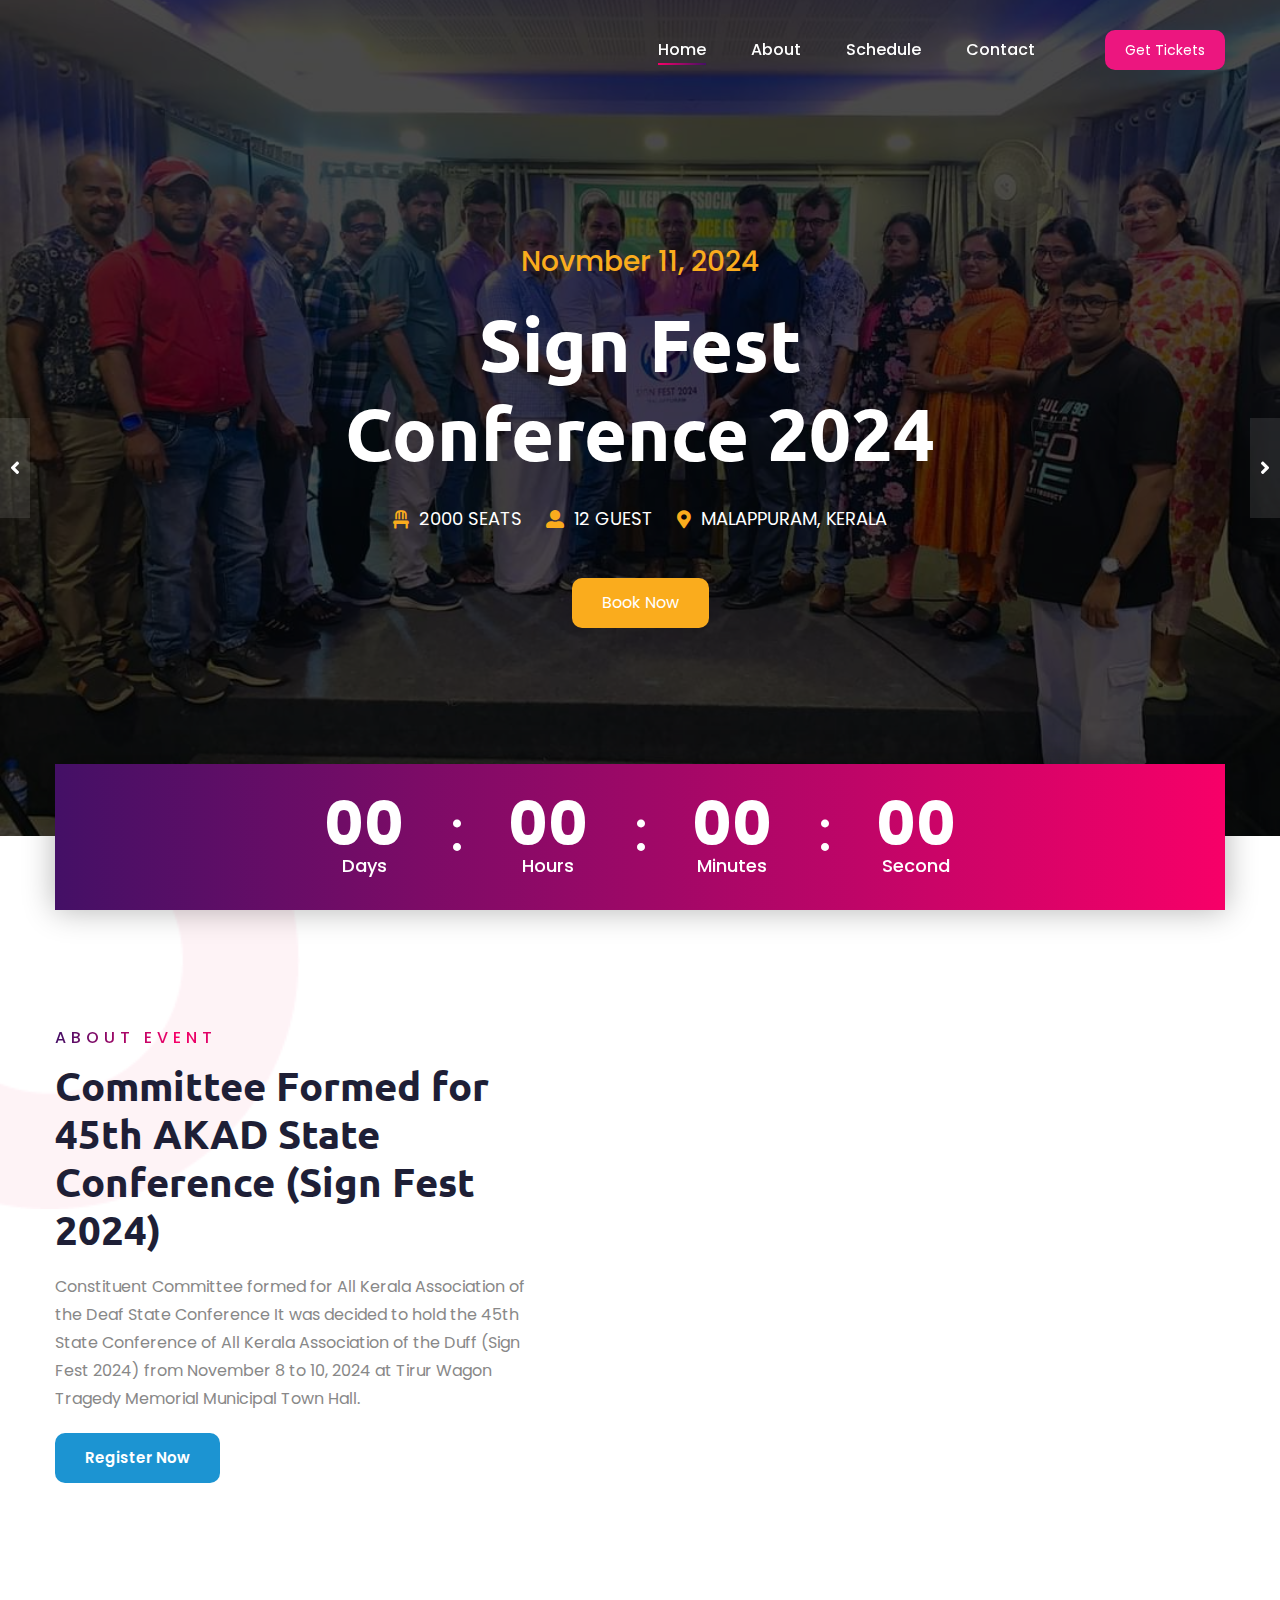
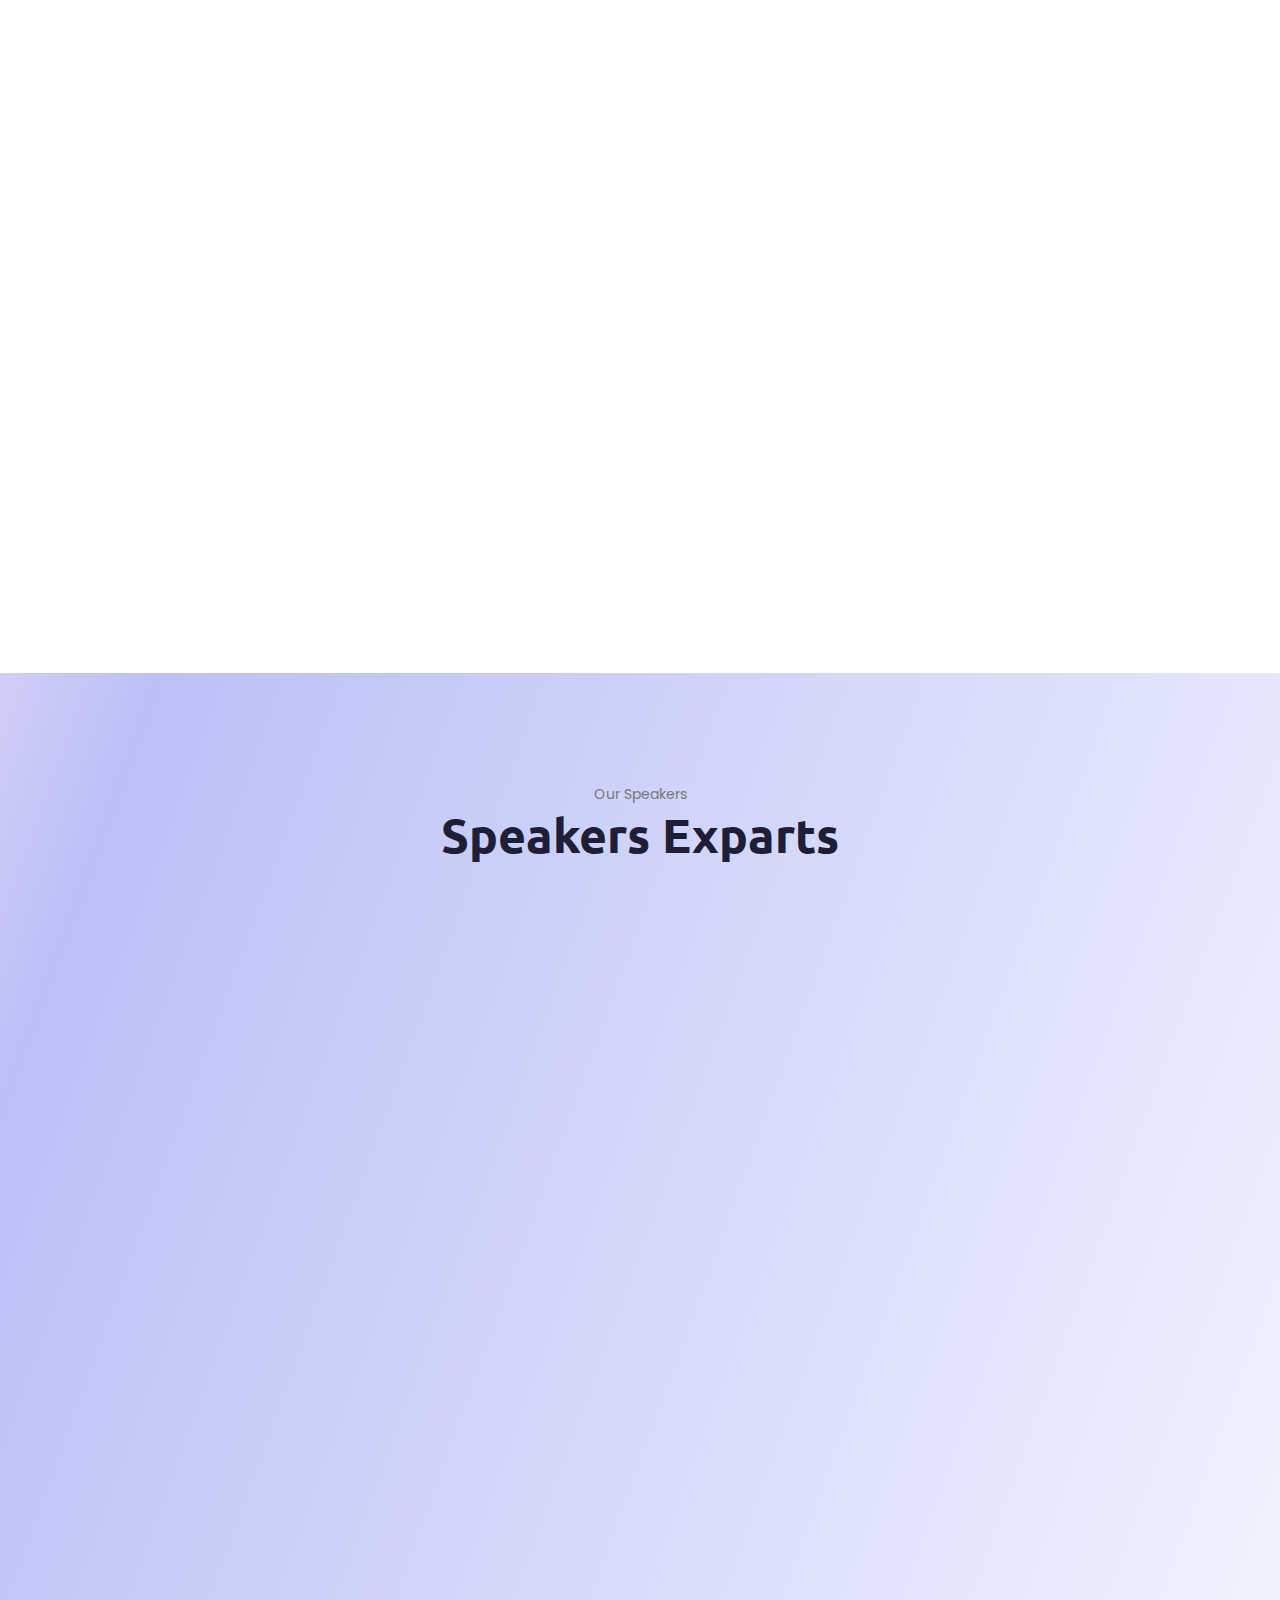
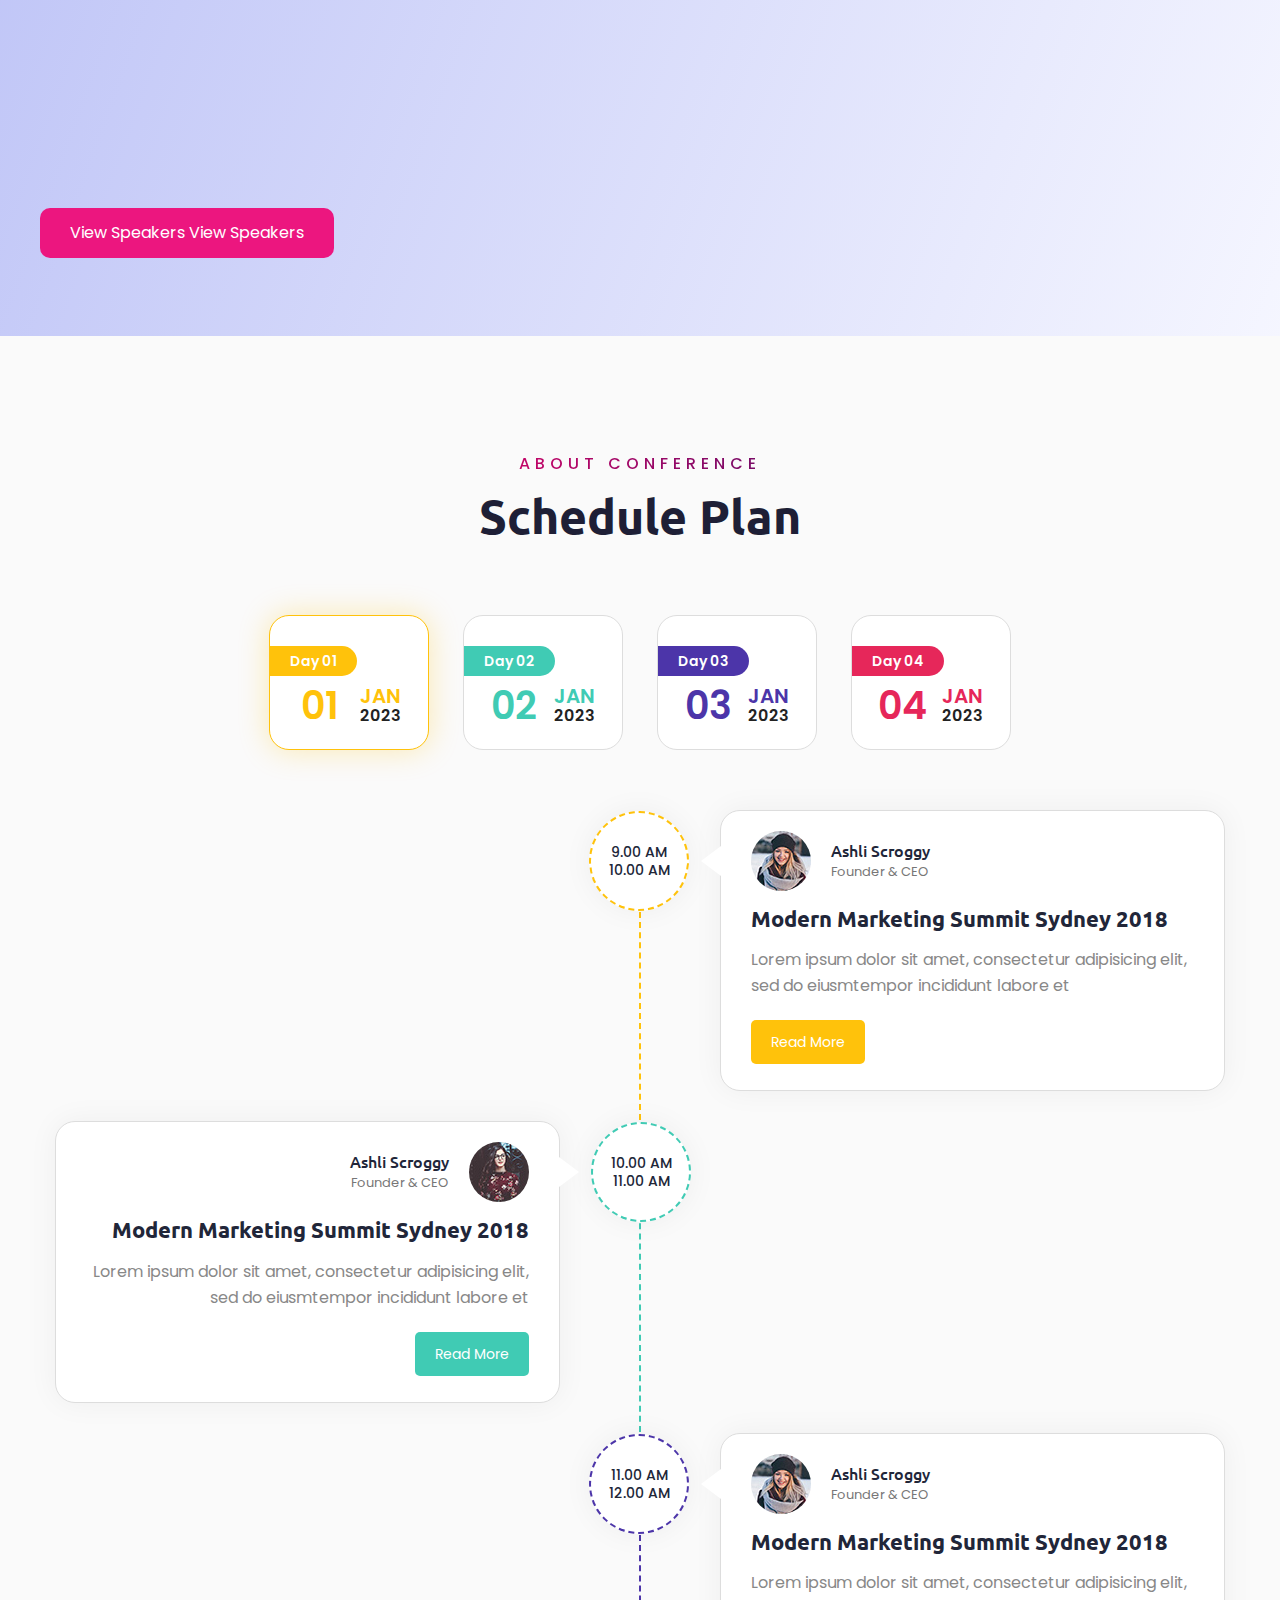
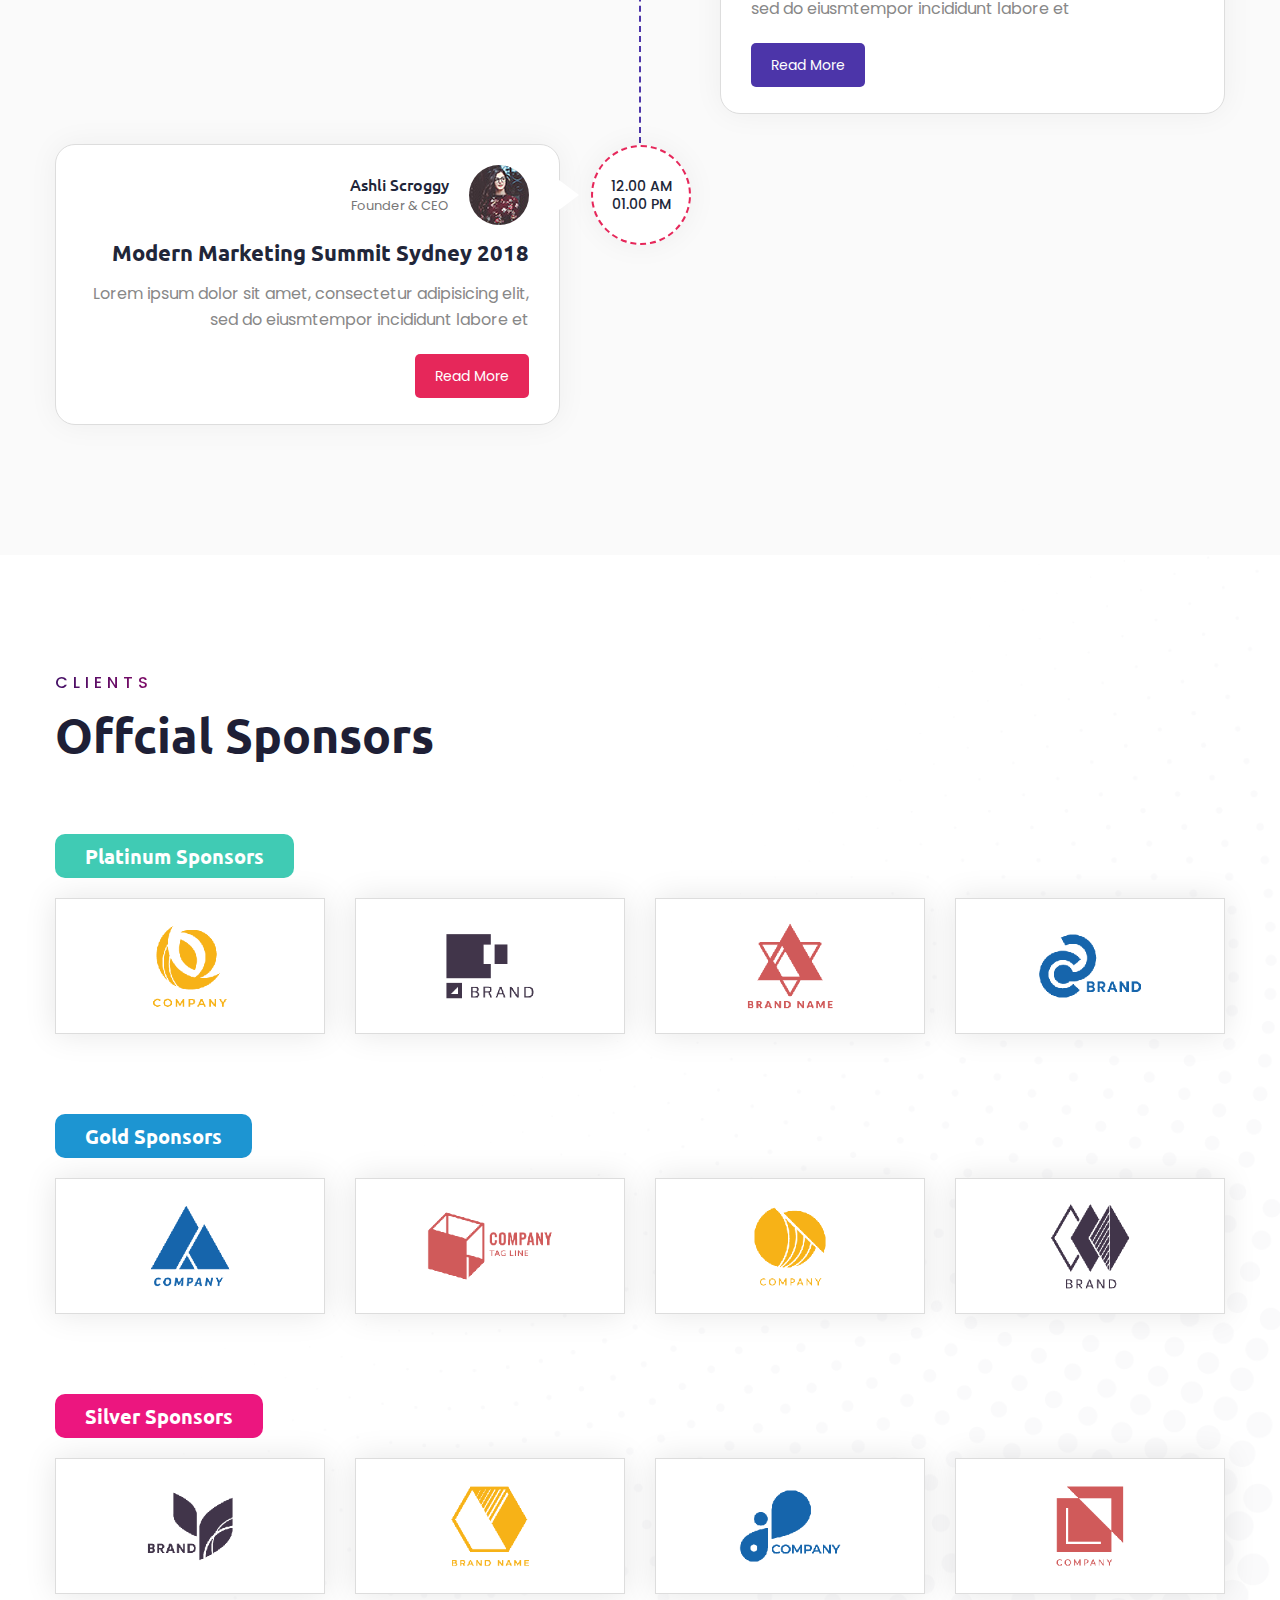
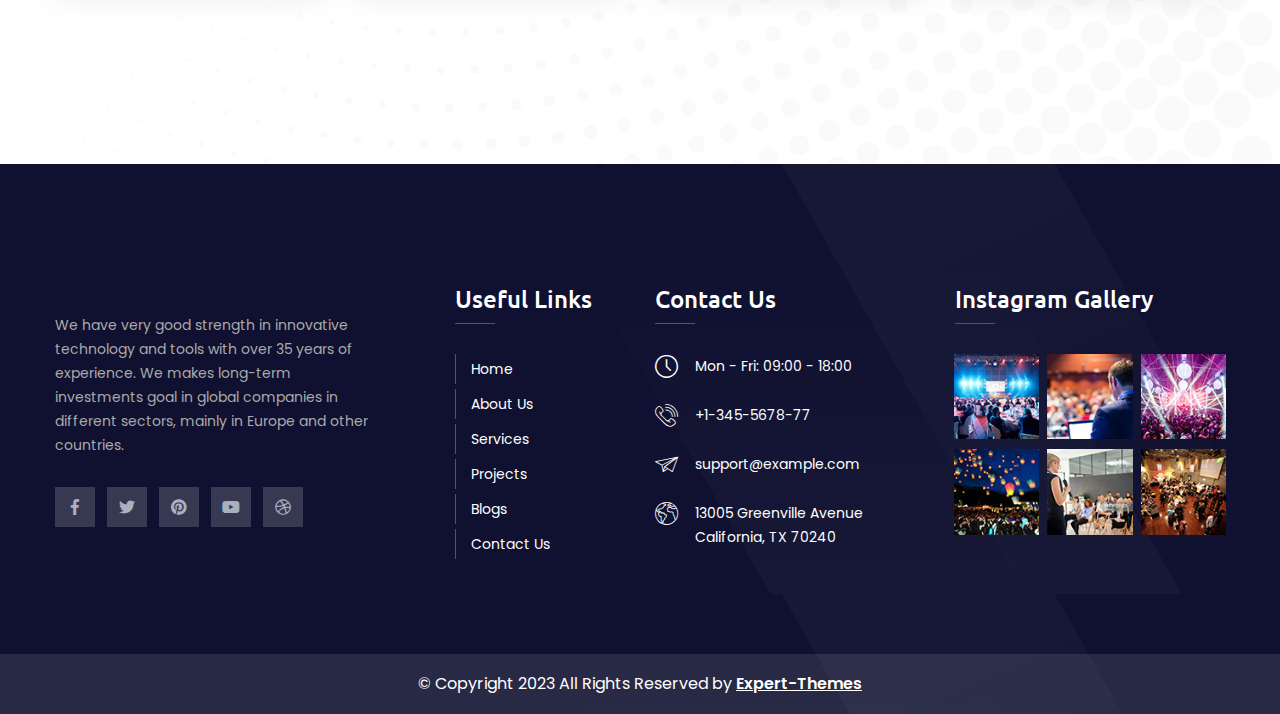
==== commit a3990e52: "up" ====
--- a/index.html
+++ b/index.html
@@ -16,6 +16,8 @@
 
     <link href="css/responsive.css" rel="stylesheet">
 
+    <link rel="stylesheet" href="css/fontawesome-all1576.css">
+
     <!--Color Switcher Mockup-->
 
     <link href="css/color-switcher-design.css" rel="stylesheet">
@@ -38,8 +40,9 @@
 
 
 </head>
+
 <body>
- <div class="page-wrapper">
+    <div class="page-wrapper">
 
         <!-- Main Header-->
 
@@ -117,7 +120,8 @@
 
                             <div class="btn-box">
 
-                                <a href="javascript:volid(0)" class="theme-btn btn-style-one"><span class="btn-title">Get
+                                <a href="javascript:volid(0)" class="theme-btn btn-style-one"><span
+                                        class="btn-title">Get
                                         Tickets</span></a>
 
                             </div>
@@ -146,7 +150,8 @@
 
                 <nav class="menu-box">
 
-                    <div class="nav-logo"><a href="javascript:volid(0)"><img src="images/logo.jpg" alt="" title=""></a></div>
+                    <div class="nav-logo"><a href="javascript:volid(0)"><img src="images/logo.jpg" alt="" title=""></a>
+                    </div>
 
 
 
@@ -184,9 +189,9 @@
 
                             <ul class="info-list">
 
-                                <li><span class="icon fa fa-chair"></span> 5000 Seats</li>
-
-                                <li><span class="icon fa fa-user-alt"></span> 12 SPEAKERS</li>
+                                <li><span class="icon fa fa-chair"></span> 2000 Seats</li>
+
+                                <li><span class="icon fa fa-user-alt"></span> 12 Guest</li>
 
                                 <li><span class="icon fa fa-map-marker-alt"></span> Malappuram, Kerala </li>
 
@@ -217,9 +222,9 @@
 
                             <ul class="info-list">
 
-                                <li><span class="icon fa fa-chair"></span> 5000 Seats</li>
-
-                                <li><span class="icon fa fa-user-alt"></span> 12 SPEAKERS</li>
+                                <li><span class="icon fa fa-chair"></span> 2000 Seats</li>
+
+                                <li><span class="icon fa fa-user-alt"></span> 12 GUEST</li>
 
                                 <li><span class="icon fa fa-map-marker-alt"></span> Kerala</li>
 
@@ -295,14 +300,15 @@
                                 <h2>Committee Formed for 45th AKAD State Conference (Sign Fest 2024)</h2>
 
                                 <div class="text">
-                                    Constituent Committee formed for All Kerala Association of the Deaf State Conference 
-                                    It was decided to hold the 45th State Conference of All Kerala Association of the Duff (Sign Fest 2024)
+                                    Constituent Committee formed for All Kerala Association of the Deaf State Conference
+                                    It was decided to hold the 45th State Conference of All Kerala Association of the
+                                    Duff (Sign Fest 2024)
                                     from November 8 to 10, 2024 at Tirur Wagon Tragedy Memorial Municipal Town Hall.
                                 </div>
 
                             </div>
 
-                            <ul class="list-style-one">
+                            <!-- <ul class="list-style-one">
 
                                 <li>.................</li>
 
@@ -312,7 +318,7 @@
 
                                 <li>..............opening and closing.</li>
 
-                            </ul>
+                            </ul> -->
 
                             <div class="btn-box"><a href="javascript:volid(0)" class="theme-btn btn-style-three"><span
                                         class="btn-title">Register Now</span></a></div>
@@ -343,7 +349,1759 @@
 
         <!--End About Section -->
 
-
+        <!-- Features Section Two -->
+
+        <section class="features-section-two">
+
+            <div class="auto-container">
+
+                <div class="anim-icons">
+
+                    <span class="icon twist-line-1 wow zoomIn"></span>
+
+                    <span class="icon twist-line-2 wow zoomIn" data-wow-delay="1s"></span>
+
+                    <span class="icon twist-line-3 wow zoomIn" data-wow-delay="2s"></span>
+
+                </div>
+
+
+
+                <div class="row">
+
+                    <!-- Title Block -->
+
+                    <div class="title-block col-lg-4 col-md-12 col-sm-12 wow fadeInUp">
+
+                        <div class="inner-box">
+
+                            <div class="sec-title">
+
+                                <span class="title">Features</span>
+
+                                <h2>Our Feature</h2>
+
+                            </div>
+
+                        </div>
+
+                    </div>
+
+
+
+                    <!-- Feature Block -->
+
+                    <div class="feature-block-two col-lg-4 col-md-6 col-sm-12 wow fadeInUp">
+
+                        <div class="inner-box">
+
+                            <div class="icon-box"><span class="icon flaticon-lecture"></span></div>
+
+                            <h4><a href="https://expert-themes.com/support/ticket/7690">Great Speakers</a></h4>
+
+                            <div class="text">Dolor sit amet consectetur elit sed do eiusmod tempor incd.</div>
+
+                        </div>
+
+                    </div>
+
+
+
+                    <!-- Feature Block -->
+
+                    <div class="feature-block-two col-lg-4 col-md-6 col-sm-12 wow fadeInUp">
+
+                        <div class="inner-box">
+
+                            <div class="icon-box"><span class="icon flaticon-search"></span></div>
+
+                            <h4><a href="https://expert-themes.com/support/ticket/7690">Experience</a></h4>
+
+                            <div class="text">Dolor sit amet consectetur elit sed do eiusmod tempor incd.</div>
+
+                        </div>
+
+                    </div>
+
+
+
+                    <!-- Feature Block -->
+
+                    <div class="feature-block-two col-lg-4 col-md-6 col-sm-12 wow fadeInUp" data-wow-delay="400ms">
+
+                        <div class="inner-box">
+
+                            <div class="icon-box"><span class="icon flaticon-diamond-1"></span></div>
+
+                            <h4><a href="https://expert-themes.com/support/ticket/7690">Networking</a></h4>
+
+                            <div class="text">Dolor sit amet consectetur elit sed do eiusmod tempor incd.</div>
+
+                        </div>
+
+                    </div>
+
+
+
+                    <!-- Feature Block -->
+
+                    <div class="feature-block-two col-lg-4 col-md-6 col-sm-12 wow fadeInUp" data-wow-delay="800ms">
+
+                        <div class="inner-box">
+
+                            <div class="icon-box"><span class="icon flaticon-success"></span></div>
+
+                            <h4><a href="https://expert-themes.com/support/ticket/7690">Party</a></h4>
+
+                            <div class="text">Dolor sit amet consectetur elit sed do eiusmod tempor incd.</div>
+
+                        </div>
+
+                    </div>
+
+
+
+                    <!-- Feature Block -->
+
+                    <div class="feature-block-two col-lg-4 col-md-6 col-sm-12 wow fadeInUp" data-wow-delay="1200ms">
+
+                        <div class="inner-box">
+
+                            <div class="icon-box"><span class="icon flaticon-employee"></span></div>
+
+                            <h4><a href="https://expert-themes.com/support/ticket/7690">New People</a></h4>
+
+                            <div class="text">Dolor sit amet consectetur elit sed do eiusmod tempor incd.</div>
+
+                        </div>
+
+                    </div>
+
+                </div>
+
+            </div>
+
+        </section>
+
+        <!--End Features Section -->
+
+
+        <!-- <section
+                    class="elementor-section elementor-top-section elementor-element elementor-element-d41298e elementor-section-full_width elementor-section-height-default elementor-section-height-default"
+                    data-id="d41298e" data-element_type="section">
+                    <div class="elementor-container elementor-column-gap-default">
+                        <div class="elementor-column elementor-col-100 elementor-top-column elementor-element elementor-element-c66cb85"
+                            data-id="c66cb85" data-element_type="column">
+                            <div class="elementor-widget-wrap elementor-element-populated">
+                                <div class="elementor-element elementor-element-9ad0c1e elementor-widget elementor-widget-conat_speaker_v1"
+                                    data-id="9ad0c1e" data-element_type="widget"
+                                    data-widget_type="conat_speaker_v1.default">
+                                    <div class="elementor-widget-container"> -->
+
+                                        <!-- Speakers One -->
+                                        <section class="speakers-one">
+                                            <div class="speakers-one_pattern"
+                                                style="background-image:url(wp-content/uploads/2023/04/pattern-4.png)">
+                                            </div>
+                                            <div class="speakers-one_pattern-two"
+                                                style="background-image:url(wp-content/uploads/2023/04/pattern-6.png)">
+                                            </div>
+                                            <div class="auto-container">
+                                                <div class="sec-title title-anim centered">
+                                                    <div class="sec-title_title">Our Speakers</div>
+                                                    <h2 class="sec-title_heading">Speakers Exparts</h2>
+                                                </div>
+
+                                                <div class="row clearfix">
+                                                    <!-- Speaker Block One -->
+                                                    <div class="speaker-block_one col-lg-3 col-md-6 col-sm-12">
+                                                        <div class="speaker-block_one-inner wow fadeInLeft"
+                                                            data-wow-delay="0ms" data-wow-duration="1500ms">
+                                                            <div class="speaker-block_one-image ">
+                                                                <img fetchpriority="high" decoding="async" width="270"
+                                                                    height="280"
+                                                                    src="images/speaker-2.jpg"
+                                                                    class="attachment-conat_270x280 size-conat_270x280 wp-post-image"
+                                                                    alt="" />
+                                                                <div class="speaker-block_one-pattern"
+                                                                    style="background-image:url(images/pattern-5.png)">
+                                                                </div>
+
+                                                                <div class="speaker-block_one-social">
+                                                                    <span
+                                                                        class="speaker-block_one-share fa-solid fa-share fa-fw"></span>
+                                                                    <div class="speaker-block_one-social-list">
+                                                                        <a href="https://www.facebook.com/"
+                                                                            class="fa-brands fa-facebook-f"
+                                                                            target="_blank"></a>
+                                                                        <a href="https://www.twitter.com/"
+                                                                            class="fa-brands fa-twitter"
+                                                                            target="_blank"></a>
+                                                                        <a href="https://www.youtube.com/"
+                                                                            class="fa-brands fa-youtube"
+                                                                            target="_blank"></a>
+                                                                    </div>
+                                                                </div>
+                                                            </div>
+                                                            <div class="speaker-block_one-content">
+                                                                <h4 class="speaker-one_title">
+                                                                    <a href="speakers/patrick-spencer/index.html">
+
+                                                                        Patrick Spencer
+                                                                    </a>
+                                                                </h4>
+                                                                <div class="speaker-one_detail">S&amp;P Analyzer</div>
+                                                            </div>
+                                                        </div>
+                                                    </div>
+                                                    <!-- Speaker Block One -->
+                                                    <div class="speaker-block_one col-lg-3 col-md-6 col-sm-12">
+                                                        <div class="speaker-block_one-inner wow fadeInLeft"
+                                                            data-wow-delay="0ms" data-wow-duration="1500ms">
+                                                            <div class="speaker-block_one-image ">
+                                                                <img fetchpriority="high" decoding="async" width="270"
+                                                                    height="280"
+                                                                    src="images/speaker-2.jpg"
+                                                                    class="attachment-conat_270x280 size-conat_270x280 wp-post-image"
+                                                                    alt="" />
+                                                                <div class="speaker-block_one-pattern"
+                                                                    style="background-image:url(images/pattern-5.png)">
+                                                                </div>
+
+                                                                <div class="speaker-block_one-social">
+                                                                    <span
+                                                                        class="speaker-block_one-share fa-solid fa-share-nodes fa-fw"></span>
+                                                                    <div class="speaker-block_one-social-list">
+                                                                        <a href="https://www.facebook.com/"
+                                                                            class="fa-brands fa-facebook-f"
+                                                                            target="_blank"></a>
+                                                                        <a href="https://www.twitter.com/"
+                                                                            class="fa-brands fa-twitter"
+                                                                            target="_blank"></a>
+                                                                        <a href="https://www.youtube.com/"
+                                                                            class="fa-brands fa-youtube"
+                                                                            target="_blank"></a>
+                                                                    </div>
+                                                                </div>
+                                                            </div>
+                                                            <div class="speaker-block_one-content">
+                                                                <h4 class="speaker-one_title">
+                                                                    <a href="speakers/patrick-spencer/index.html">
+
+                                                                        Patrick Spencer
+                                                                    </a>
+                                                                </h4>
+                                                                <div class="speaker-one_detail">S&amp;P Analyzer</div>
+                                                            </div>
+                                                        </div>
+                                                    </div>
+                                                    <!-- Speaker Block One -->
+                                                    <div class="speaker-block_one col-lg-3 col-md-6 col-sm-12">
+                                                        <div class="speaker-block_one-inner wow fadeInLeft"
+                                                            data-wow-delay="0ms" data-wow-duration="1500ms">
+                                                            <div class="speaker-block_one-image ">
+                                                                <img fetchpriority="high" decoding="async" width="270"
+                                                                    height="280"
+                                                                    src="images/speaker-2.jpg"
+                                                                    class="attachment-conat_270x280 size-conat_270x280 wp-post-image"
+                                                                    alt="" />
+                                                                <div class="speaker-block_one-pattern"
+                                                                    style="background-image:url(images/pattern-5.png)">
+                                                                </div>
+
+                                                                <div class="speaker-block_one-social">
+                                                                    <span
+                                                                        class="speaker-block_one-share fa-solid fa-share-nodes fa-fw"></span>
+                                                                    <div class="speaker-block_one-social-list">
+                                                                        <a href="https://www.facebook.com/"
+                                                                            class="fa-brands fa-facebook-f"
+                                                                            target="_blank"></a>
+                                                                        <a href="https://www.twitter.com/"
+                                                                            class="fa-brands fa-twitter"
+                                                                            target="_blank"></a>
+                                                                        <a href="https://www.youtube.com/"
+                                                                            class="fa-brands fa-youtube"
+                                                                            target="_blank"></a>
+                                                                    </div>
+                                                                </div>
+                                                            </div>
+                                                            <div class="speaker-block_one-content">
+                                                                <h4 class="speaker-one_title">
+                                                                    <a href="speakers/patrick-spencer/index.html">
+
+                                                                        Patrick Spencer
+                                                                    </a>
+                                                                </h4>
+                                                                <div class="speaker-one_detail">S&amp;P Analyzer</div>
+                                                            </div>
+                                                        </div>
+                                                    </div>
+                                                    <!-- Speaker Block One -->
+                                                    <div class="speaker-block_one col-lg-3 col-md-6 col-sm-12">
+                                                        <div class="speaker-block_one-inner wow fadeInLeft"
+                                                            data-wow-delay="0ms" data-wow-duration="1500ms">
+                                                            <div class="speaker-block_one-image ">
+                                                                <img fetchpriority="high" decoding="async" width="270"
+                                                                    height="280"
+                                                                    src="images/speaker-2.jpg"
+                                                                    class="attachment-conat_270x280 size-conat_270x280 wp-post-image"
+                                                                    alt="" />
+                                                                <div class="speaker-block_one-pattern"
+                                                                    style="background-image:url(images/pattern-5.png)">
+                                                                </div>
+
+                                                                <div class="speaker-block_one-social">
+                                                                    <span
+                                                                        class="speaker-block_one-share fa-solid fa-share-nodes fa-fw"></span>
+                                                                    <div class="speaker-block_one-social-list">
+                                                                        <a href="https://www.facebook.com/"
+                                                                            class="fa-brands fa-facebook-f"
+                                                                            target="_blank"></a>
+                                                                        <a href="https://www.twitter.com/"
+                                                                            class="fa-brands fa-twitter"
+                                                                            target="_blank"></a>
+                                                                        <a href="https://www.youtube.com/"
+                                                                            class="fa-brands fa-youtube"
+                                                                            target="_blank"></a>
+                                                                    </div>
+                                                                </div>
+                                                            </div>
+                                                            <div class="speaker-block_one-content">
+                                                                <h4 class="speaker-one_title">
+                                                                    <a href="speakers/patrick-spencer/index.html">
+
+                                                                        Patrick Spencer
+                                                                    </a>
+                                                                </h4>
+                                                                <div class="speaker-one_detail">S&amp;P Analyzer</div>
+                                                            </div>
+                                                        </div>
+                                                    </div>
+                                                    <!-- Speaker Block One -->
+                                                    <div class="speaker-block_one col-lg-3 col-md-6 col-sm-12">
+                                                        <div class="speaker-block_one-inner wow fadeInLeft"
+                                                            data-wow-delay="0ms" data-wow-duration="1500ms">
+                                                            <div class="speaker-block_one-image ">
+                                                                <img fetchpriority="high" decoding="async" width="270"
+                                                                    height="280"
+                                                                    src="images/speaker-2.jpg"
+                                                                    class="attachment-conat_270x280 size-conat_270x280 wp-post-image"
+                                                                    alt="" />
+                                                                <div class="speaker-block_one-pattern"
+                                                                    style="background-image:url(images/pattern-5.png)">
+                                                                </div>
+
+                                                                <div class="speaker-block_one-social">
+                                                                    <span
+                                                                        class="speaker-block_one-share fa-solid fa-share-nodes fa-fw"></span>
+                                                                    <div class="speaker-block_one-social-list">
+                                                                        <a href="https://www.facebook.com/"
+                                                                            class="fa-brands fa-facebook-f"
+                                                                            target="_blank"></a>
+                                                                        <a href="https://www.twitter.com/"
+                                                                            class="fa-brands fa-twitter"
+                                                                            target="_blank"></a>
+                                                                        <a href="https://www.youtube.com/"
+                                                                            class="fa-brands fa-youtube"
+                                                                            target="_blank"></a>
+                                                                    </div>
+                                                                </div>
+                                                            </div>
+                                                            <div class="speaker-block_one-content">
+                                                                <h4 class="speaker-one_title">
+                                                                    <a href="speakers/patrick-spencer/index.html">
+
+                                                                        Patrick Spencer
+                                                                    </a>
+                                                                </h4>
+                                                                <div class="speaker-one_detail">S&amp;P Analyzer</div>
+                                                            </div>
+                                                        </div>
+                                                    </div>
+                                                    <!-- Speaker Block One -->
+                                                    <div class="speaker-block_one col-lg-3 col-md-6 col-sm-12">
+                                                        <div class="speaker-block_one-inner wow fadeInLeft"
+                                                            data-wow-delay="0ms" data-wow-duration="1500ms">
+                                                            <div class="speaker-block_one-image ">
+                                                                <img fetchpriority="high" decoding="async" width="270"
+                                                                    height="280"
+                                                                    src="images/speaker-2.jpg"
+                                                                    class="attachment-conat_270x280 size-conat_270x280 wp-post-image"
+                                                                    alt="" />
+                                                                <div class="speaker-block_one-pattern"
+                                                                    style="background-image:url(images/pattern-5.png)">
+                                                                </div>
+
+                                                                <div class="speaker-block_one-social">
+                                                                    <span
+                                                                        class="speaker-block_one-share fa-solid fa-share-nodes fa-fw"></span>
+                                                                    <div class="speaker-block_one-social-list">
+                                                                        <a href="https://www.facebook.com/"
+                                                                            class="fa-brands fa-facebook-f"
+                                                                            target="_blank"></a>
+                                                                        <a href="https://www.twitter.com/"
+                                                                            class="fa-brands fa-twitter"
+                                                                            target="_blank"></a>
+                                                                        <a href="https://www.youtube.com/"
+                                                                            class="fa-brands fa-youtube"
+                                                                            target="_blank"></a>
+                                                                    </div>
+                                                                </div>
+                                                            </div>
+                                                            <div class="speaker-block_one-content">
+                                                                <h4 class="speaker-one_title">
+                                                                    <a href="speakers/patrick-spencer/index.html">
+
+                                                                        Patrick Spencer
+                                                                    </a>
+                                                                </h4>
+                                                                <div class="speaker-one_detail">S&amp;P Analyzer</div>
+                                                            </div>
+                                                        </div>
+                                                    </div>
+                                                    <!-- Speaker Block One -->
+                                                    <div class="speaker-block_one col-lg-3 col-md-6 col-sm-12">
+                                                        <div class="speaker-block_one-inner wow fadeInLeft"
+                                                            data-wow-delay="0ms" data-wow-duration="1500ms">
+                                                            <div class="speaker-block_one-image ">
+                                                                <img fetchpriority="high" decoding="async" width="270"
+                                                                    height="280"
+                                                                    src="images/speaker-2.jpg"
+                                                                    class="attachment-conat_270x280 size-conat_270x280 wp-post-image"
+                                                                    alt="" />
+                                                                <div class="speaker-block_one-pattern"
+                                                                    style="background-image:url(images/pattern-5.png)">
+                                                                </div>
+
+                                                                <div class="speaker-block_one-social">
+                                                                    <span
+                                                                        class="speaker-block_one-share fa-solid fa-share-nodes fa-fw"></span>
+                                                                    <div class="speaker-block_one-social-list">
+                                                                        <a href="https://www.facebook.com/"
+                                                                            class="fa-brands fa-facebook-f"
+                                                                            target="_blank"></a>
+                                                                        <a href="https://www.twitter.com/"
+                                                                            class="fa-brands fa-twitter"
+                                                                            target="_blank"></a>
+                                                                        <a href="https://www.youtube.com/"
+                                                                            class="fa-brands fa-youtube"
+                                                                            target="_blank"></a>
+                                                                    </div>
+                                                                </div>
+                                                            </div>
+                                                            <div class="speaker-block_one-content">
+                                                                <h4 class="speaker-one_title">
+                                                                    <a href="speakers/patrick-spencer/index.html">
+
+                                                                        Patrick Spencer
+                                                                    </a>
+                                                                </h4>
+                                                                <div class="speaker-one_detail">S&amp;P Analyzer</div>
+                                                            </div>
+                                                        </div>
+                                                    </div>
+                                                    <!-- Speaker Block One -->
+                                                    <div class="speaker-block_one col-lg-3 col-md-6 col-sm-12">
+                                                        <div class="speaker-block_one-inner wow fadeInLeft"
+                                                            data-wow-delay="0ms" data-wow-duration="1500ms">
+                                                            <div class="speaker-block_one-image ">
+                                                                <img fetchpriority="high" decoding="async" width="270"
+                                                                    height="280"
+                                                                    src="images/speaker-2.jpg"
+                                                                    class="attachment-conat_270x280 size-conat_270x280 wp-post-image"
+                                                                    alt="" />
+                                                                <div class="speaker-block_one-pattern"
+                                                                    style="background-image:url(images/pattern-5.png)">
+                                                                </div>
+
+                                                                <div class="speaker-block_one-social">
+                                                                    <span
+                                                                        class="speaker-block_one-share fa-solid fa-share-nodes fa-fw"></span>
+                                                                    <div class="speaker-block_one-social-list">
+                                                                        <a href="https://www.facebook.com/"
+                                                                            class="fa-brands fa-facebook-f"
+                                                                            target="_blank"></a>
+                                                                        <a href="https://www.twitter.com/"
+                                                                            class="fa-brands fa-twitter"
+                                                                            target="_blank"></a>
+                                                                        <a href="https://www.youtube.com/"
+                                                                            class="fa-brands fa-youtube"
+                                                                            target="_blank"></a>
+                                                                    </div>
+                                                                </div>
+                                                            </div>
+                                                            <div class="speaker-block_one-content">
+                                                                <h4 class="speaker-one_title">
+                                                                    <a href="speakers/patrick-spencer/index.html">
+
+                                                                        Patrick Spencer
+                                                                    </a>
+                                                                </h4>
+                                                                <div class="speaker-one_detail">S&amp;P Analyzer</div>
+                                                            </div>
+                                                        </div>
+                                                    </div>
+
+                                                    <div class="speaker-one_button">
+                                                        <a href="speakers/index.html" class="theme-btn btn-style-one">
+                                                            <span class="btn-wrap">
+                                                                <span class="text-one">View Speakers</span>
+                                                                <span class="text-two">View Speakers</span>
+                                                            </span>
+                                                        </a>
+                                                    </div>
+                                                </div>
+                                            </div>
+                                        </section>
+                                        <!-- End Speakers One -->
+
+                                    <!-- </div>
+                                </div>
+                            </div>
+                        </div>
+                    </div>
+                </section> -->
+
+
+
+                <!-- schedule Section -->
+
+        <section class="schedule-section">
+
+            <div class="anim-icons">
+
+                <span class="icon icon-circle-4 wow zoomIn"></span>
+
+                <span class="icon icon-circle-3 wow zoomIn"></span>
+
+            </div>
+
+
+
+            <div class="auto-container">
+
+                <div class="sec-title text-center">
+
+                    <span class="title">About Conference</span>
+
+                    <h2>Schedule Plan</h2>
+
+                </div>
+
+
+
+                <div class="schedule-tabs tabs-box">
+
+                    <div class="btns-box">
+
+                        <!--Tabs Box-->
+
+                        <ul class="tab-buttons clearfix">
+
+                            <li class="tab-btn active-btn" data-tab="#tab-1">
+
+                                <span class="day">Day 01</span>
+
+                                <span class="date">01</span>
+
+                                <span class="month">Jan</span> 2023
+
+                            </li>
+
+
+
+                            <li class="tab-btn" data-tab="#tab-2">
+
+                                <span class="day">Day 02</span>
+
+                                <span class="date">02</span>
+
+                                <span class="month">Jan</span> 2023
+
+                            </li>
+
+
+
+                            <li class="tab-btn" data-tab="#tab-3">
+
+                                <span class="day">Day 03</span>
+
+                                <span class="date">03</span>
+
+                                <span class="month">Jan</span> 2023
+
+                            </li>
+
+
+
+                            <li class="tab-btn" data-tab="#tab-4">
+
+                                <span class="day">Day 04</span>
+
+                                <span class="date">04</span>
+
+                                <span class="month">Jan</span> 2023
+
+                            </li>
+
+                        </ul>
+
+                    </div>
+
+
+
+                    <div class="tabs-content">
+
+
+
+                        <!--Tab-->
+
+                        <div class="tab active-tab" id="tab-1">
+
+                            <div class="schedule-timeline">
+
+                                <!-- schedule Block -->
+
+                                <div class="schedule-block">
+
+                                    <div class="inner-box">
+
+                                        <div class="inner">
+
+                                            <div class="date">9.00 AM <br> 10.00 AM</div>
+
+                                            <div class="speaker-info">
+
+                                                <figure class="thumb"><img src="images/resource/thumb-1.jpg" alt="">
+                                                </figure>
+
+                                                <h5 class="name">Ashli Scroggy</h5>
+
+                                                <span class="designation">Founder & CEO</span>
+
+                                            </div>
+
+                                            <h4><a href="event-detail.html">Modern Marketing Summit Sydney 2018</a></h4>
+
+                                            <div class="text">Lorem ipsum dolor sit amet, consectetur adipisicing elit,
+                                                sed do eiusmtempor incididunt labore et</div>
+
+                                            <div class="btn-box">
+
+                                                <a href="event-detail.html" class="theme-btn">Read More</a>
+
+                                            </div>
+
+                                        </div>
+
+                                    </div>
+
+                                </div>
+
+
+
+                                <!-- schedule Block -->
+
+                                <div class="schedule-block even">
+
+                                    <div class="inner-box">
+
+                                        <div class="inner">
+
+                                            <div class="date">10.00 AM <br> 11.00 AM</div>
+
+                                            <div class="speaker-info">
+
+                                                <figure class="thumb"><img src="images/resource/thumb-2.jpg" alt="">
+                                                </figure>
+
+                                                <h5 class="name">Ashli Scroggy</h5>
+
+                                                <span class="designation">Founder & CEO</span>
+
+                                            </div>
+
+                                            <h4><a href="event-detail.html">Modern Marketing Summit Sydney 2018</a></h4>
+
+                                            <div class="text">Lorem ipsum dolor sit amet, consectetur adipisicing elit,
+                                                sed do eiusmtempor incididunt labore et</div>
+
+                                            <div class="btn-box">
+
+                                                <a href="event-detail.html" class="theme-btn">Read More</a>
+
+                                            </div>
+
+                                        </div>
+
+                                    </div>
+
+                                </div>
+
+
+
+                                <!-- schedule Block -->
+
+                                <div class="schedule-block">
+
+                                    <div class="inner-box">
+
+                                        <div class="inner">
+
+                                            <div class="date">11.00 AM <br> 12.00 AM</div>
+
+                                            <div class="speaker-info">
+
+                                                <figure class="thumb"><img src="images/resource/thumb-1.jpg" alt="">
+                                                </figure>
+
+                                                <h5 class="name">Ashli Scroggy</h5>
+
+                                                <span class="designation">Founder & CEO</span>
+
+                                            </div>
+
+                                            <h4><a href="event-detail.html">Modern Marketing Summit Sydney 2018</a></h4>
+
+                                            <div class="text">Lorem ipsum dolor sit amet, consectetur adipisicing elit,
+                                                sed do eiusmtempor incididunt labore et</div>
+
+                                            <div class="btn-box">
+
+                                                <a href="event-detail.html" class="theme-btn">Read More</a>
+
+                                            </div>
+
+                                        </div>
+
+                                    </div>
+
+                                </div>
+
+
+
+                                <!-- schedule Block -->
+
+                                <div class="schedule-block even">
+
+                                    <div class="inner-box">
+
+                                        <div class="inner">
+
+                                            <div class="date">12.00 AM <br> 01.00 PM</div>
+
+                                            <div class="speaker-info">
+
+                                                <figure class="thumb"><img src="images/resource/thumb-2.jpg" alt="">
+                                                </figure>
+
+                                                <h5 class="name">Ashli Scroggy</h5>
+
+                                                <span class="designation">Founder & CEO</span>
+
+                                            </div>
+
+                                            <h4><a href="event-detail.html">Modern Marketing Summit Sydney 2018</a></h4>
+
+                                            <div class="text">Lorem ipsum dolor sit amet, consectetur adipisicing elit,
+                                                sed do eiusmtempor incididunt labore et</div>
+
+                                            <div class="btn-box">
+
+                                                <a href="event-detail.html" class="theme-btn">Read More</a>
+
+                                            </div>
+
+                                        </div>
+
+                                    </div>
+
+                                </div>
+
+                            </div>
+
+                        </div>
+
+
+
+                        <!--Tab-->
+
+                        <div class="tab" id="tab-2">
+
+                            <div class="schedule-timeline">
+
+                                <!-- schedule Block -->
+
+                                <div class="schedule-block">
+
+                                    <div class="inner-box">
+
+                                        <div class="inner">
+
+                                            <div class="date">9.00 AM <br> 10.00 AM</div>
+
+                                            <div class="speaker-info">
+
+                                                <figure class="thumb"><img src="images/resource/thumb-1.jpg" alt="">
+                                                </figure>
+
+                                                <h5 class="name">Ashli Scroggy</h5>
+
+                                                <span class="designation">Founder & CEO</span>
+
+                                            </div>
+
+                                            <h4><a href="event-detail.html">Modern Marketing Summit Sydney 2018</a></h4>
+
+                                            <div class="text">Lorem ipsum dolor sit amet, consectetur adipisicing elit,
+                                                sed do eiusmtempor incididunt labore et</div>
+
+                                            <div class="btn-box">
+
+                                                <a href="event-detail.html" class="theme-btn">Read More</a>
+
+                                            </div>
+
+                                        </div>
+
+                                    </div>
+
+                                </div>
+
+
+
+                                <!-- schedule Block -->
+
+                                <div class="schedule-block even">
+
+                                    <div class="inner-box">
+
+                                        <div class="inner">
+
+                                            <div class="date">10.00 AM <br> 11.00 AM</div>
+
+                                            <div class="speaker-info">
+
+                                                <figure class="thumb"><img src="images/resource/thumb-2.jpg" alt="">
+                                                </figure>
+
+                                                <h5 class="name">Ashli Scroggy</h5>
+
+                                                <span class="designation">Founder & CEO</span>
+
+                                            </div>
+
+                                            <h4><a href="event-detail.html">Modern Marketing Summit Sydney 2018</a></h4>
+
+                                            <div class="text">Lorem ipsum dolor sit amet, consectetur adipisicing elit,
+                                                sed do eiusmtempor incididunt labore et</div>
+
+                                            <div class="btn-box">
+
+                                                <a href="event-detail.html" class="theme-btn">Read More</a>
+
+                                            </div>
+
+                                        </div>
+
+                                    </div>
+
+                                </div>
+
+
+
+                                <!-- schedule Block -->
+
+                                <div class="schedule-block">
+
+                                    <div class="inner-box">
+
+                                        <div class="inner">
+
+                                            <div class="date">11.00 AM <br> 12.00 AM</div>
+
+                                            <div class="speaker-info">
+
+                                                <figure class="thumb"><img src="images/resource/thumb-1.jpg" alt="">
+                                                </figure>
+
+                                                <h5 class="name">Ashli Scroggy</h5>
+
+                                                <span class="designation">Founder & CEO</span>
+
+                                            </div>
+
+                                            <h4><a href="event-detail.html">Modern Marketing Summit Sydney 2018</a></h4>
+
+                                            <div class="text">Lorem ipsum dolor sit amet, consectetur adipisicing elit,
+                                                sed do eiusmtempor incididunt labore et</div>
+
+                                            <div class="btn-box">
+
+                                                <a href="event-detail.html" class="theme-btn">Read More</a>
+
+                                            </div>
+
+                                        </div>
+
+                                    </div>
+
+                                </div>
+
+
+
+                                <!-- schedule Block -->
+
+                                <div class="schedule-block even">
+
+                                    <div class="inner-box">
+
+                                        <div class="inner">
+
+                                            <div class="date">12.00 AM <br> 01.00 PM</div>
+
+                                            <div class="speaker-info">
+
+                                                <figure class="thumb"><img src="images/resource/thumb-2.jpg" alt="">
+                                                </figure>
+
+                                                <h5 class="name">Ashli Scroggy</h5>
+
+                                                <span class="designation">Founder & CEO</span>
+
+                                            </div>
+
+                                            <h4><a href="event-detail.html">Modern Marketing Summit Sydney 2018</a></h4>
+
+                                            <div class="text">Lorem ipsum dolor sit amet, consectetur adipisicing elit,
+                                                sed do eiusmtempor incididunt labore et</div>
+
+                                            <div class="btn-box">
+
+                                                <a href="event-detail.html" class="theme-btn">Read More</a>
+
+                                            </div>
+
+                                        </div>
+
+                                    </div>
+
+                                </div>
+
+                            </div>
+
+                        </div>
+
+
+
+                        <!--Tab-->
+
+                        <div class="tab" id="tab-3">
+
+                            <div class="schedule-timeline">
+
+                                <!-- schedule Block -->
+
+                                <div class="schedule-block">
+
+                                    <div class="inner-box">
+
+                                        <div class="inner">
+
+                                            <div class="date">9.00 AM <br> 10.00 AM</div>
+
+                                            <div class="speaker-info">
+
+                                                <figure class="thumb"><img src="images/resource/thumb-1.jpg" alt="">
+                                                </figure>
+
+                                                <h5 class="name">Ashli Scroggy</h5>
+
+                                                <span class="designation">Founder & CEO</span>
+
+                                            </div>
+
+                                            <h4><a href="event-detail.html">Modern Marketing Summit Sydney 2018</a></h4>
+
+                                            <div class="text">Lorem ipsum dolor sit amet, consectetur adipisicing elit,
+                                                sed do eiusmtempor incididunt labore et</div>
+
+                                            <div class="btn-box">
+
+                                                <a href="event-detail.html" class="theme-btn">Read More</a>
+
+                                            </div>
+
+                                        </div>
+
+                                    </div>
+
+                                </div>
+
+
+
+                                <!-- schedule Block -->
+
+                                <div class="schedule-block even">
+
+                                    <div class="inner-box">
+
+                                        <div class="inner">
+
+                                            <div class="date">10.00 AM <br> 11.00 AM</div>
+
+                                            <div class="speaker-info">
+
+                                                <figure class="thumb"><img src="images/resource/thumb-2.jpg" alt="">
+                                                </figure>
+
+                                                <h5 class="name">Ashli Scroggy</h5>
+
+                                                <span class="designation">Founder & CEO</span>
+
+                                            </div>
+
+                                            <h4><a href="event-detail.html">Modern Marketing Summit Sydney 2018</a></h4>
+
+                                            <div class="text">Lorem ipsum dolor sit amet, consectetur adipisicing elit,
+                                                sed do eiusmtempor incididunt labore et</div>
+
+                                            <div class="btn-box">
+
+                                                <a href="event-detail.html" class="theme-btn">Read More</a>
+
+                                            </div>
+
+                                        </div>
+
+                                    </div>
+
+                                </div>
+
+
+
+                                <!-- schedule Block -->
+
+                                <div class="schedule-block">
+
+                                    <div class="inner-box">
+
+                                        <div class="inner">
+
+                                            <div class="date">11.00 AM <br> 12.00 AM</div>
+
+                                            <div class="speaker-info">
+
+                                                <figure class="thumb"><img src="images/resource/thumb-1.jpg" alt="">
+                                                </figure>
+
+                                                <h5 class="name">Ashli Scroggy</h5>
+
+                                                <span class="designation">Founder & CEO</span>
+
+                                            </div>
+
+                                            <h4><a href="event-detail.html">Modern Marketing Summit Sydney 2018</a></h4>
+
+                                            <div class="text">Lorem ipsum dolor sit amet, consectetur adipisicing elit,
+                                                sed do eiusmtempor incididunt labore et</div>
+
+                                            <div class="btn-box">
+
+                                                <a href="event-detail.html" class="theme-btn">Read More</a>
+
+                                            </div>
+
+                                        </div>
+
+                                    </div>
+
+                                </div>
+
+
+
+                                <!-- schedule Block -->
+
+                                <div class="schedule-block even">
+
+                                    <div class="inner-box">
+
+                                        <div class="inner">
+
+                                            <div class="date">12.00 AM <br> 01.00 PM</div>
+
+                                            <div class="speaker-info">
+
+                                                <figure class="thumb"><img src="images/resource/thumb-2.jpg" alt="">
+                                                </figure>
+
+                                                <h5 class="name">Ashli Scroggy</h5>
+
+                                                <span class="designation">Founder & CEO</span>
+
+                                            </div>
+
+                                            <h4><a href="event-detail.html">Modern Marketing Summit Sydney 2018</a></h4>
+
+                                            <div class="text">Lorem ipsum dolor sit amet, consectetur adipisicing elit,
+                                                sed do eiusmtempor incididunt labore et</div>
+
+                                            <div class="btn-box">
+
+                                                <a href="event-detail.html" class="theme-btn">Read More</a>
+
+                                            </div>
+
+                                        </div>
+
+                                    </div>
+
+                                </div>
+
+                            </div>
+
+                        </div>
+
+
+
+                        <!--Tab-->
+
+                        <div class="tab" id="tab-4">
+
+                            <div class="schedule-timeline">
+
+                                <!-- schedule Block -->
+
+                                <div class="schedule-block">
+
+                                    <div class="inner-box">
+
+                                        <div class="inner">
+
+                                            <div class="date">9.00 AM <br> 10.00 AM</div>
+
+                                            <div class="speaker-info">
+
+                                                <figure class="thumb"><img src="images/resource/thumb-1.jpg" alt="">
+                                                </figure>
+
+                                                <h5 class="name">Ashli Scroggy</h5>
+
+                                                <span class="designation">Founder & CEO</span>
+
+                                            </div>
+
+                                            <h4><a href="event-detail.html">Modern Marketing Summit Sydney 2018</a></h4>
+
+                                            <div class="text">Lorem ipsum dolor sit amet, consectetur adipisicing elit,
+                                                sed do eiusmtempor incididunt labore et</div>
+
+                                            <div class="btn-box">
+
+                                                <a href="event-detail.html" class="theme-btn">Read More</a>
+
+                                            </div>
+
+                                        </div>
+
+                                    </div>
+
+                                </div>
+
+
+
+                                <!-- schedule Block -->
+
+                                <div class="schedule-block even">
+
+                                    <div class="inner-box">
+
+                                        <div class="inner">
+
+                                            <div class="date">10.00 AM <br> 11.00 AM</div>
+
+                                            <div class="speaker-info">
+
+                                                <figure class="thumb"><img src="images/resource/thumb-2.jpg" alt="">
+                                                </figure>
+
+                                                <h5 class="name">Ashli Scroggy</h5>
+
+                                                <span class="designation">Founder & CEO</span>
+
+                                            </div>
+
+                                            <h4><a href="event-detail.html">Modern Marketing Summit Sydney 2018</a></h4>
+
+                                            <div class="text">Lorem ipsum dolor sit amet, consectetur adipisicing elit,
+                                                sed do eiusmtempor incididunt labore et</div>
+
+                                            <div class="btn-box">
+
+                                                <a href="event-detail.html" class="theme-btn">Read More</a>
+
+                                            </div>
+
+                                        </div>
+
+                                    </div>
+
+                                </div>
+
+
+
+                                <!-- schedule Block -->
+
+                                <div class="schedule-block">
+
+                                    <div class="inner-box">
+
+                                        <div class="inner">
+
+                                            <div class="date">11.00 AM <br> 12.00 AM</div>
+
+                                            <div class="speaker-info">
+
+                                                <figure class="thumb"><img src="images/resource/thumb-1.jpg" alt="">
+                                                </figure>
+
+                                                <h5 class="name">Ashli Scroggy</h5>
+
+                                                <span class="designation">Founder & CEO</span>
+
+                                            </div>
+
+                                            <h4><a href="event-detail.html">Modern Marketing Summit Sydney 2018</a></h4>
+
+                                            <div class="text">Lorem ipsum dolor sit amet, consectetur adipisicing elit,
+                                                sed do eiusmtempor incididunt labore et</div>
+
+                                            <div class="btn-box">
+
+                                                <a href="event-detail.html" class="theme-btn">Read More</a>
+
+                                            </div>
+
+                                        </div>
+
+                                    </div>
+
+                                </div>
+
+
+
+                                <!-- schedule Block -->
+
+                                <div class="schedule-block even">
+
+                                    <div class="inner-box">
+
+                                        <div class="inner">
+
+                                            <div class="date">12.00 AM <br> 01.00 PM</div>
+
+                                            <div class="speaker-info">
+
+                                                <figure class="thumb"><img src="images/resource/thumb-2.jpg" alt="">
+                                                </figure>
+
+                                                <h5 class="name">Ashli Scroggy</h5>
+
+                                                <span class="designation">Founder & CEO</span>
+
+                                            </div>
+
+                                            <h4><a href="event-detail.html">Modern Marketing Summit Sydney 2018</a></h4>
+
+                                            <div class="text">Lorem ipsum dolor sit amet, consectetur adipisicing elit,
+                                                sed do eiusmtempor incididunt labore et</div>
+
+                                            <div class="btn-box">
+
+                                                <a href="event-detail.html" class="theme-btn">Read More</a>
+
+                                            </div>
+
+                                        </div>
+
+                                    </div>
+
+                                </div>
+
+                            </div>
+
+                        </div>
+
+                    </div>
+
+                </div>
+
+            </div>
+
+        </section>
+
+        <!--End schedule Section -->
+
+
+        <section class="clients-section">
+
+            <div class="anim-icons">
+
+                <span class="icon icon-dots-3 wow zoomIn"></span>
+
+                <span class="icon icon-circle-blue wow zoomIn"></span>
+
+            </div>
+
+            <div class="auto-container">
+
+                <div class="sec-title">
+
+                    <span class="title">Clients</span>
+
+                    <h2>Offcial Sponsors</h2>
+
+                </div>
+
+
+
+                <div class="sponsors-outer">
+
+                    <h3>Platinum Sponsors</h3>
+
+                    <div class="row">
+
+                        <!-- Client Block -->
+
+                        <div class="client-block col-lg-3 col-md-6 col-sm-12">
+
+                            <figure class="image-box"><a href="#"><img src="images/clients/1.png" alt=""></a></figure>
+
+                        </div>
+
+
+
+                        <!-- Client Block -->
+
+                        <div class="client-block col-lg-3 col-md-6 col-sm-12">
+
+                            <figure class="image-box"><a href="#"><img src="images/clients/2.png" alt=""></a></figure>
+
+                        </div>
+
+
+
+                        <!-- Client Block -->
+
+                        <div class="client-block col-lg-3 col-md-6 col-sm-12">
+
+                            <figure class="image-box"><a href="#"><img src="images/clients/3.png" alt=""></a></figure>
+
+                        </div>
+
+
+
+                        <!-- Client Block -->
+
+                        <div class="client-block col-lg-3 col-md-6 col-sm-12">
+
+                            <figure class="image-box"><a href="#"><img src="images/clients/4.png" alt=""></a></figure>
+
+                        </div>
+
+                    </div>
+
+                </div>
+
+
+
+                <div class="sponsors-outer">
+
+                    <h3>Gold Sponsors</h3>
+
+
+
+                    <div class="row">
+
+                        <!-- Client Block -->
+
+                        <div class="client-block col-lg-3 col-md-6 col-sm-12">
+
+                            <figure class="image-box"><a href="#"><img src="images/clients/5.png" alt=""></a></figure>
+
+                        </div>
+
+
+
+                        <!-- Client Block -->
+
+                        <div class="client-block col-lg-3 col-md-6 col-sm-12">
+
+                            <figure class="image-box"><a href="#"><img src="images/clients/6.png" alt=""></a></figure>
+
+                        </div>
+
+
+
+                        <!-- Client Block -->
+
+                        <div class="client-block col-lg-3 col-md-6 col-sm-12">
+
+                            <figure class="image-box"><a href="#"><img src="images/clients/7.png" alt=""></a></figure>
+
+                        </div>
+
+
+
+                        <!-- Client Block -->
+
+                        <div class="client-block col-lg-3 col-md-6 col-sm-12">
+
+                            <figure class="image-box"><a href="#"><img src="images/clients/8.png" alt=""></a></figure>
+
+                        </div>
+
+                    </div>
+
+                </div>
+
+
+
+                <div class="sponsors-outer">
+
+                    <h3>Silver Sponsors</h3>
+
+
+
+                    <div class="row">
+
+                        <!-- Client Block -->
+
+                        <div class="client-block col-lg-3 col-md-6 col-sm-12">
+
+                            <figure class="image-box"><a href="#"><img src="images/clients/9.png" alt=""></a></figure>
+
+                        </div>
+
+
+
+                        <!-- Client Block -->
+
+                        <div class="client-block col-lg-3 col-md-6 col-sm-12">
+
+                            <figure class="image-box"><a href="#"><img src="images/clients/10.png" alt=""></a></figure>
+
+                        </div>
+
+
+
+                        <!-- Client Block -->
+
+                        <div class="client-block col-lg-3 col-md-6 col-sm-12">
+
+                            <figure class="image-box"><a href="#"><img src="images/clients/11.png" alt=""></a></figure>
+
+                        </div>
+
+
+
+                        <!-- Client Block -->
+
+                        <div class="client-block col-lg-3 col-md-6 col-sm-12">
+
+                            <figure class="image-box"><a href="#"><img src="images/clients/12.png" alt=""></a></figure>
+
+                        </div>
+
+                    </div>
+
+                </div>
+
+            </div>
+
+        </section>
+
+        <!--End Clients Section-->
+
+
+        <footer class="main-footer">
+
+            <!--Widgets Section-->
+
+            <div class="widgets-section">
+
+                <div class="auto-container">
+
+                    <div class="row">
+
+                        <!--Big Column-->
+
+                        <div class="big-column col-xl-6 col-lg-12 col-md-12 col-sm-12">
+
+                            <div class="row">
+
+                                <!--Footer Column-->
+
+                                <div class="footer-column col-xl-7 col-lg-6 col-md-6 col-sm-12">
+
+                                    <div class="footer-widget about-widget">
+
+                                        <div class="logo">
+
+                                            <a href="index-2.html"><img src="images/logo.png" alt="" /></a>
+
+                                        </div>
+
+                                        <div class="text">
+
+                                            <p>We have very good strength in innovative technology and tools with over
+                                                35 years of experience. We makes long-term investments goal in global
+                                                companies in different sectors, mainly in Europe and other countries.
+                                            </p>
+
+                                        </div>
+
+                                        <ul class="social-icon-one social-icon-colored">
+
+                                            <li><a href="#"><i class="fab fa-facebook-f"></i></a></li>
+
+                                            <li><a href="#"><i class="fab fa-twitter"></i></a></li>
+
+                                            <li><a href="#"><i class="fab fa-pinterest"></i></a></li>
+
+                                            <li><a href="#"><i class="fab fa-youtube"></i></a></li>
+
+                                            <li><a href="#"><i class="fab fa-dribbble"></i></a></li>
+
+                                        </ul>
+
+                                    </div>
+
+                                </div>
+
+
+
+                                <!--Footer Column-->
+
+                                <div class="footer-column col-xl-5 col-lg-6 col-md-6 col-sm-12">
+
+                                    <div class="footer-widget useful-links">
+
+                                        <h2 class="widget-title">Useful Links</h2>
+
+                                        <ul class="user-links">
+
+                                            <li><a href="index-3.html">Home</a></li>
+
+                                            <li><a href="about-us.html">About Us</a></li>
+
+                                            <li><a href="services.html">Services</a></li>
+
+                                            <li><a href="projects.html">Projects</a></li>
+
+                                            <li><a href="blog.html">Blogs</a></li>
+
+                                            <li><a href="contact.html">Contact Us</a></li>
+
+                                        </ul>
+
+                                    </div>
+
+                                </div>
+
+                            </div>
+
+                        </div>
+
+
+
+                        <!--Big Column-->
+
+                        <div class="big-column col-xl-6 col-lg-12 col-md-12 col-sm-12">
+
+                            <div class="row">
+
+                                <!--Footer Column-->
+
+                                <div class="footer-column col-lg-6 col-md-6 col-sm-12">
+
+                                    <!--Footer Column-->
+
+                                    <div class="footer-widget contact-widget">
+
+                                        <h2 class="widget-title">Contact Us</h2>
+
+                                        <!--Footer Column-->
+
+                                        <div class="widget-content">
+
+                                            <ul class="contact-list">
+
+                                                <li>
+
+                                                    <span class="icon flaticon-clock"></span>
+
+                                                    <div class="text">Mon - Fri: 09:00 - 18:00</div>
+
+                                                </li>
+
+
+
+                                                <li>
+
+                                                    <span class="icon flaticon-phone"></span>
+
+                                                    <div class="text"><a href="tel:+1-345-5678-77">+1-345-5678-77</a>
+                                                    </div>
+
+                                                </li>
+
+
+
+                                                <li>
+
+                                                    <span class="icon flaticon-paper-plane"></span>
+
+                                                    <div class="text"><a
+                                                            href="mailto:support@example.com">support@example.com</a>
+                                                    </div>
+
+                                                </li>
+
+
+
+                                                <li>
+
+                                                    <span class="icon flaticon-worldwide"></span>
+
+                                                    <div class="text">13005 Greenville Avenue<br> California, TX 70240
+                                                    </div>
+
+                                                </li>
+
+                                            </ul>
+
+                                        </div>
+
+                                    </div>
+
+                                </div>
+
+
+
+                                <!--Footer Column-->
+
+                                <div class="footer-column col-lg-6 col-md-6 col-sm-12">
+
+                                    <!--Footer Column-->
+
+                                    <div class="footer-widget instagram-widget">
+
+                                        <h2 class="widget-title">Instagram Gallery</h2>
+
+                                        <div class="widget-content">
+
+                                            <div class="outer clearfix">
+
+                                                <figure class="image">
+
+                                                    <a href="images/gallery/1.jpg" class="lightbox-image"
+                                                        title="Image Title Here"><img src="images/resource/gw-1.jpg"
+                                                            alt=""></a>
+
+                                                </figure>
+
+
+
+                                                <figure class="image">
+
+                                                    <a href="images/gallery/2.jpg" class="lightbox-image"
+                                                        title="Image Title Here"><img src="images/resource/gw-2.jpg"
+                                                            alt=""></a>
+
+                                                </figure>
+
+
+
+                                                <figure class="image">
+
+                                                    <a href="images/gallery/3.jpg" class="lightbox-image"
+                                                        title="Image Title Here"><img src="images/resource/gw-3.jpg"
+                                                            alt=""></a>
+
+                                                </figure>
+
+
+
+                                                <figure class="image">
+
+                                                    <a href="images/gallery/4.jpg" class="lightbox-image"
+                                                        title="Image Title Here"><img src="images/resource/gw-4.jpg"
+                                                            alt=""></a>
+
+                                                </figure>
+
+
+
+                                                <figure class="image">
+
+                                                    <a href="images/gallery/5.jpg" class="lightbox-image"
+                                                        title="Image Title Here"><img src="images/resource/gw-5.jpg"
+                                                            alt=""></a>
+
+                                                </figure>
+
+
+
+                                                <figure class="image">
+
+                                                    <a href="images/gallery/1.jpg" class="lightbox-image"
+                                                        title="Image Title Here"><img src="images/resource/gw-6.jpg"
+                                                            alt=""></a>
+
+                                                </figure>
+
+                                            </div>
+
+                                        </div>
+
+                                    </div>
+
+                                </div>
+
+                            </div>
+
+                        </div>
+
+                    </div>
+
+                </div>
+
+            </div>
+
+
+
+            <!--Footer Bottom-->
+
+            <div class="footer-bottom">
+
+                <div class="auto-container">
+
+                    <div class="inner-container clearfix">
+
+                        <div class="copyright-text">
+
+                            <p>© Copyright 2023 All Rights Reserved by <a href="index-2.html">Expert-Themes</a></p>
+
+                        </div>
+
+                    </div>
+
+                </div>
+
+            </div>
+
+        </footer>
 
 
 
--- a/css/style.css
+++ b/css/style.css
@@ -11107,4 +11107,214 @@
     width: 100%;
     height: 540px;
     margin-bottom: -10px;	
-}+}
+
+
+
+
+/* ====================================================================
+	Speaker One
+==================================================================== */
+
+
+
+.speakers-one{
+	position: relative;
+	overflow:hidden;
+	padding: 110px 0px 70px;
+}
+
+/* .speakers-one{
+	position: relative;
+	padding: 120px 0 90px;
+} */
+
+.speakers-one:before{
+	position: absolute;
+	left: 0;
+	top: 0;
+	height: 100%;
+	width: 100%;
+	background: rgb(24,6,222);
+	background: linear-gradient(110deg, rgba(24,6,222,0.19931722689075626) 0%, rgba(6,28,222,0.27494747899159666) 9%, rgba(233,235,255,0.45702030812324934) 100%, rgba(255,255,255,1) 100%);
+	content: "";
+}
+
+.speakers-one_pattern{
+	position: absolute;
+	right: -200px;
+	top: 90px;
+	width: 475px;
+	height: 460px;
+	background-repeat: no-repeat;
+}
+
+.speakers-one_pattern-two{
+	position: absolute;
+	left: -40px;
+	top: 64%;
+	width: 112px;
+	height: 115px;
+	background-repeat: no-repeat;
+}
+
+.speaker-block_one{
+	position: relative;
+	margin-bottom: 40px;
+}
+
+.speaker-block_one-inner{
+	position: relative;
+}
+
+.speaker-block_one-image{
+	position: relative;
+	width: 270px;
+	height: 280px;
+	padding: 5px 5px;
+	border-radius: 0px 50% 50% 50%;
+	box-shadow: 0px 0px 15px rgba(0, 0, 0, 0.10);
+}
+
+.speaker-block_one-image img{
+	position: relative;
+	border-radius: 0px 50% 50% 50%;
+	border: 4px solid #fff;
+}
+
+.speaker-block_one-image::before{
+	position: absolute;
+	content: '';
+	left: 10px;
+	top: 10px;
+	right: 5px;
+	bottom: -15px;
+	border-radius: 0px 50% 50% 50%;
+	border: 2px dashed #b48400;
+}
+
+.speaker-block_one-image.hide_border:before{
+	display:none;
+}
+
+.speaker-block_one-social{
+	position:absolute;
+	left:20px;
+	top:20px;
+	z-index:2;
+	bottom:20px;
+	overflow:hidden;
+	border-radius:50px;
+}
+
+.speaker-block_one-share{
+	position:relative;
+	width:40px;
+	height:40px;
+	z-index:2;
+	line-height:40px;
+	border-radius:50%;
+	text-align:center;
+	display:inline-block;
+	font-size:16px;
+	color:#fff;
+	font-family: 'Font Awesome 6 Free';
+	background-color:#003366;
+	-webkit-transition:all 500ms ease;
+	-moz-transition:all 500ms ease;
+	-ms-transition:all 500ms ease;
+	-o-transition:all 500ms ease;
+	transition:all 500ms ease;
+	padding: 10px;
+}
+
+.speaker-block_one-social-list{
+	position:absolute;
+	left:0px;
+	top:-100%;
+	width:40px;
+	-webkit-transition:all 500ms ease;
+	-moz-transition:all 500ms ease;
+	-ms-transition:all 500ms ease;
+	-o-transition:all 500ms ease;
+	transition:all 500ms ease;
+}
+
+.speaker-block_one-inner:hover .speaker-block_one-social-list{
+	top:50px;
+}
+
+.speaker-block_one-social-list a{
+	position:relative;
+	width:40px;
+	height:40px;
+	text-align:center;
+	line-height:40px;
+	border-radius:50px;
+	display:inline-block;
+	font-size:16px;
+	color:#003366;
+	background-color:#fff;
+	margin-bottom:5px;
+}
+
+.speaker-block_one-social-list a.youtube{
+	color:#ff0000;
+}
+
+.speaker-block_one-social-list a.twitter{
+	color:#1da1f2;
+}
+
+.speaker-block_one-social-list a.facebook{
+	color:#4267b2;
+}
+
+.speaker-block_one-social-list a.instagram{
+	color:#e73a67;
+}
+
+.speaker-block_one-pattern{
+	position: absolute;
+	left: 0px;
+	right: 0px;
+	bottom: -30px;
+	height: 129px;
+	background-position: center center;
+	background-repeat: no-repeat;
+}
+
+.speaker-block_one-content{
+	position: relative;
+	text-align: center;
+	padding-top: 45px;
+}
+
+.speaker-one_title{
+	position: relative;
+	font-weight: 700;
+}
+
+.speaker-one_title a{
+	position: relative;
+	color: #0c1a42;
+}
+
+.speaker-one_title a:hover{
+	color: black;
+}
+
+.speaker-one_detail{
+	position: relative;
+	color: #41004c;
+	font-size: 16px;
+	margin-top: 10px;
+}
+
+/*** 
+
+
+/* ----------------------------------- */
+
+
+
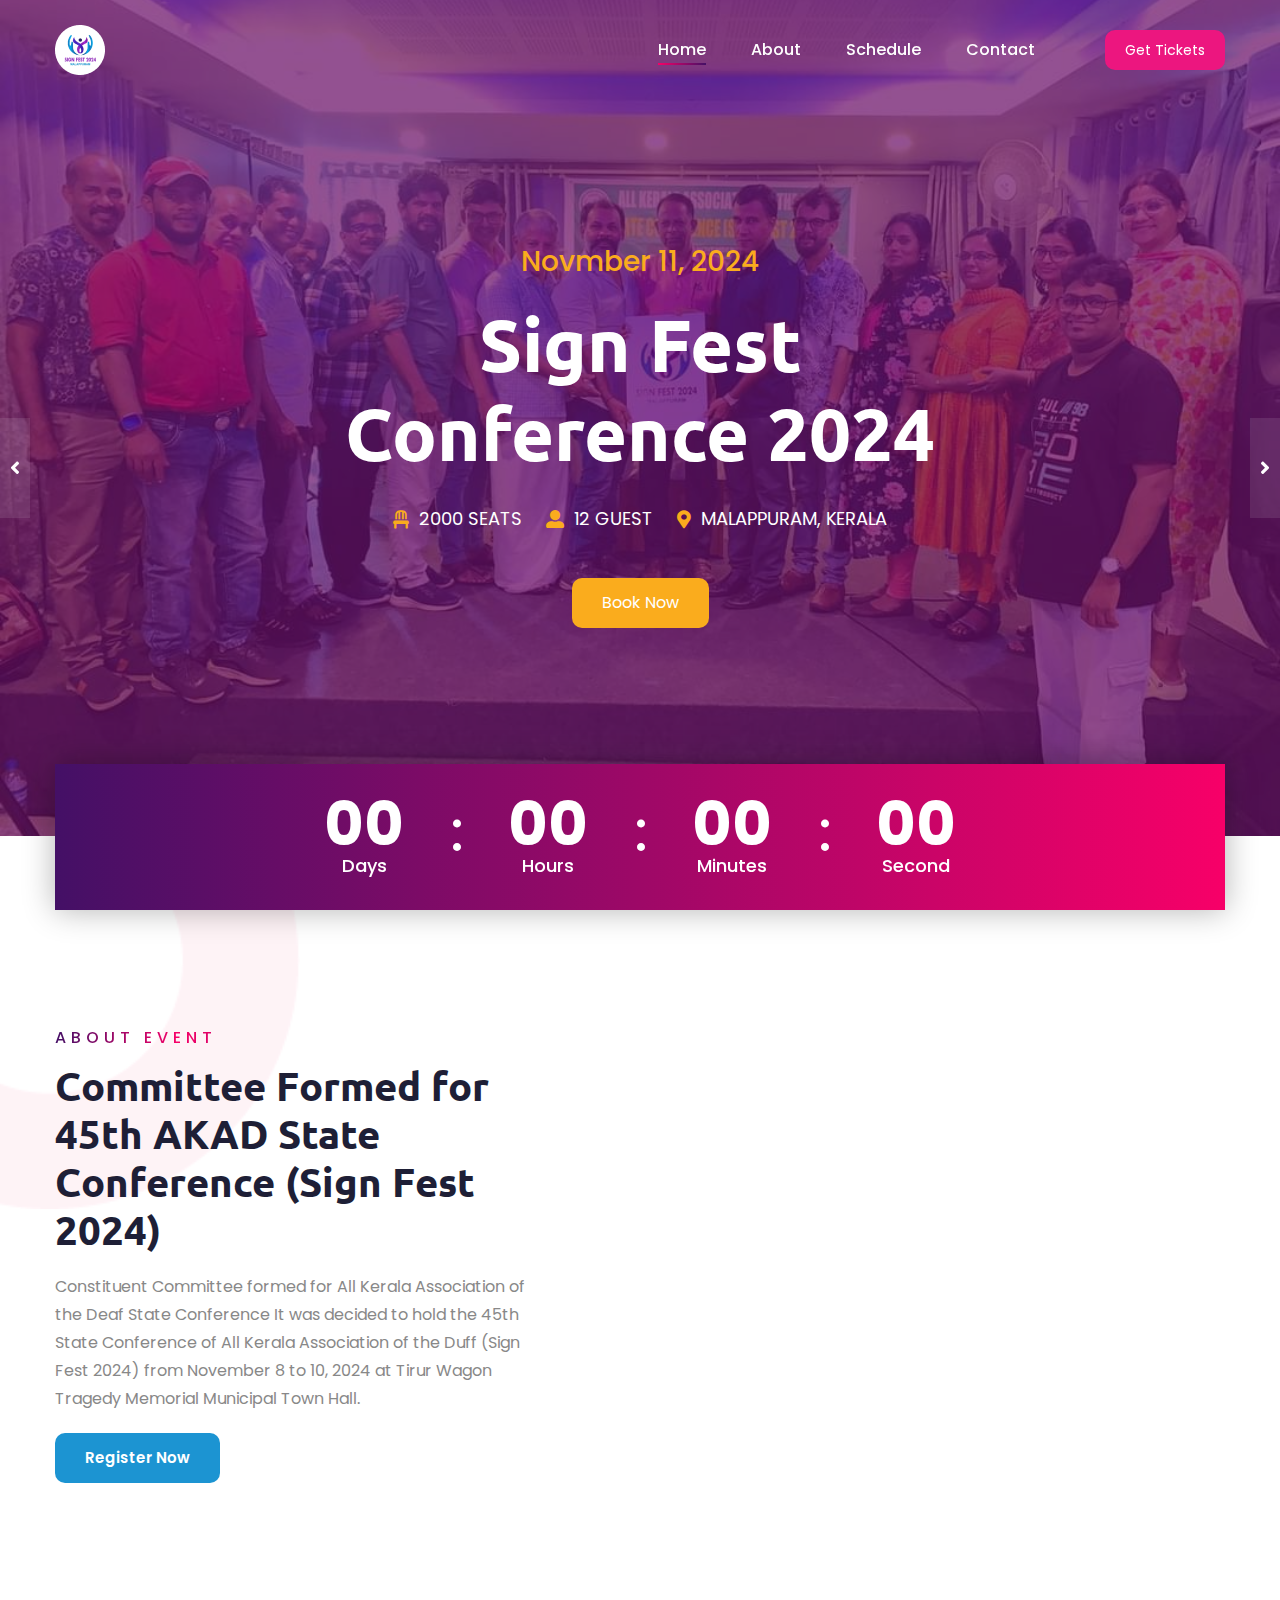
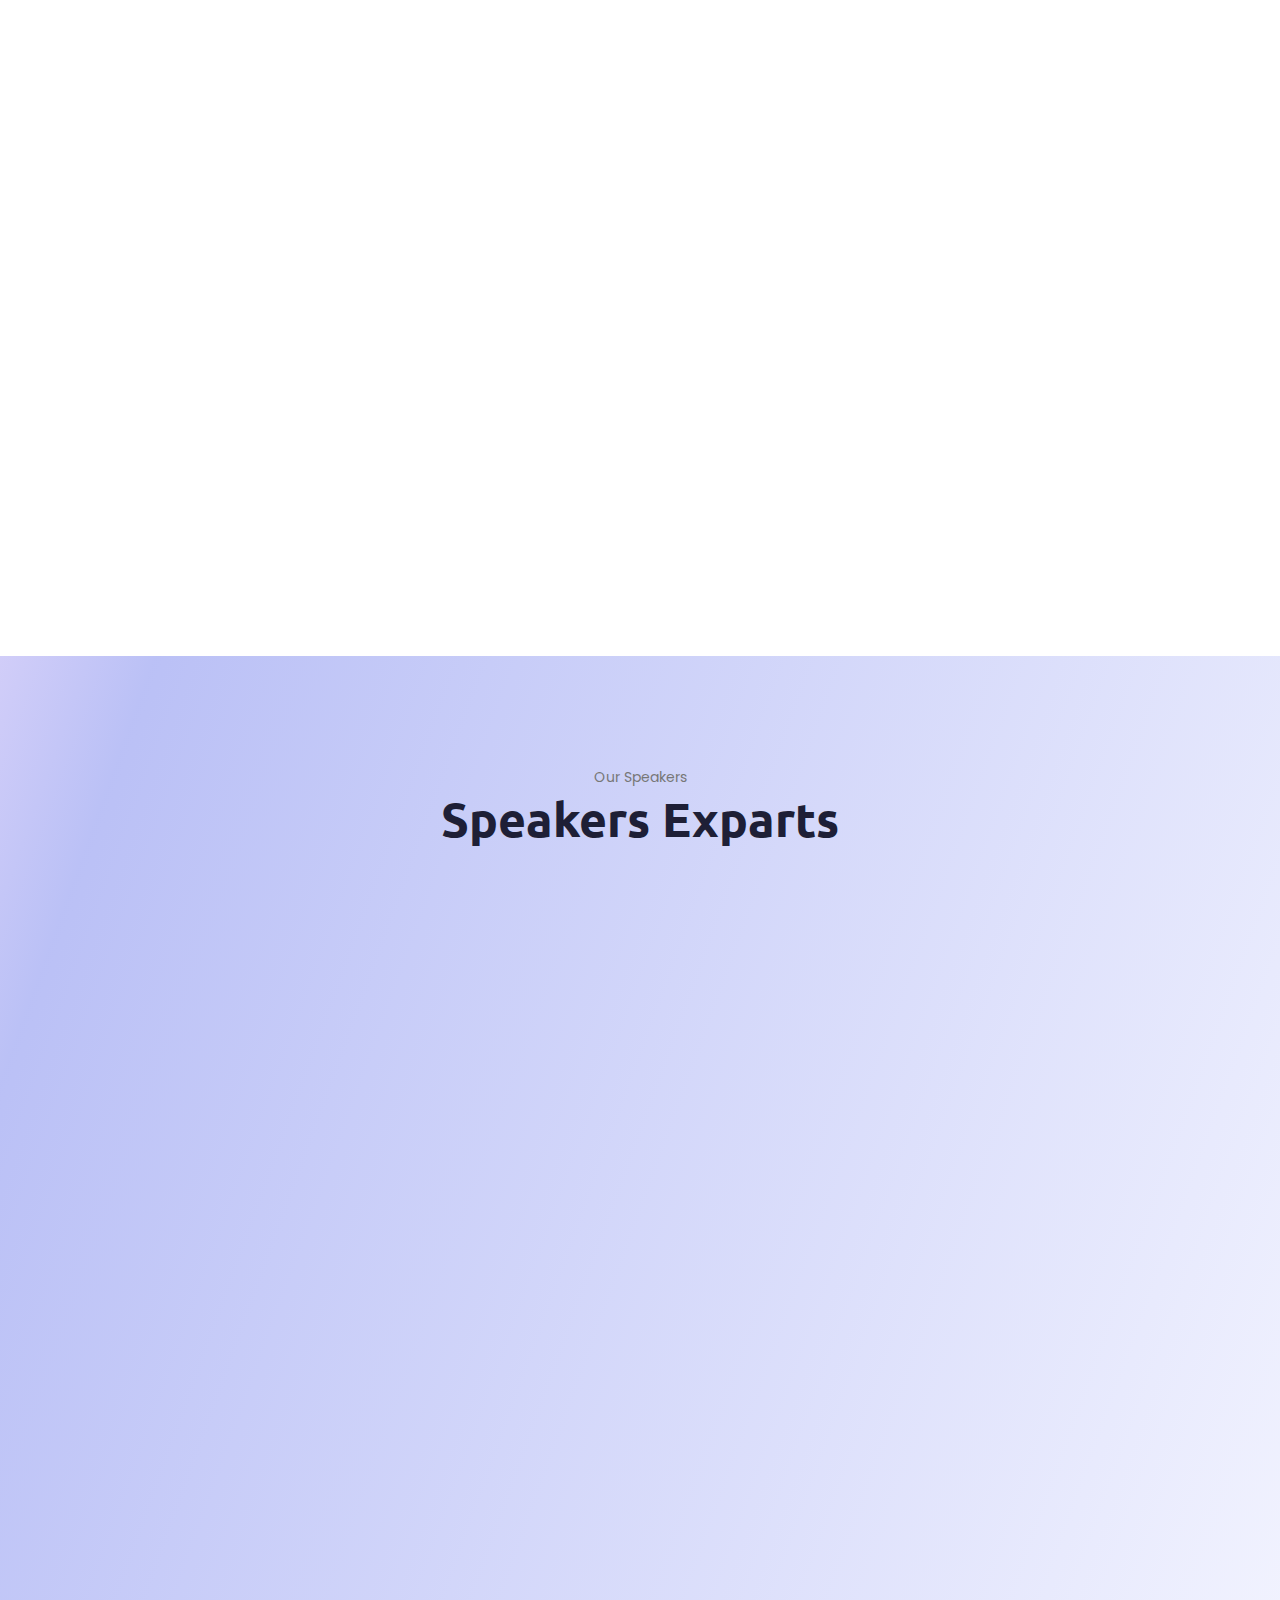
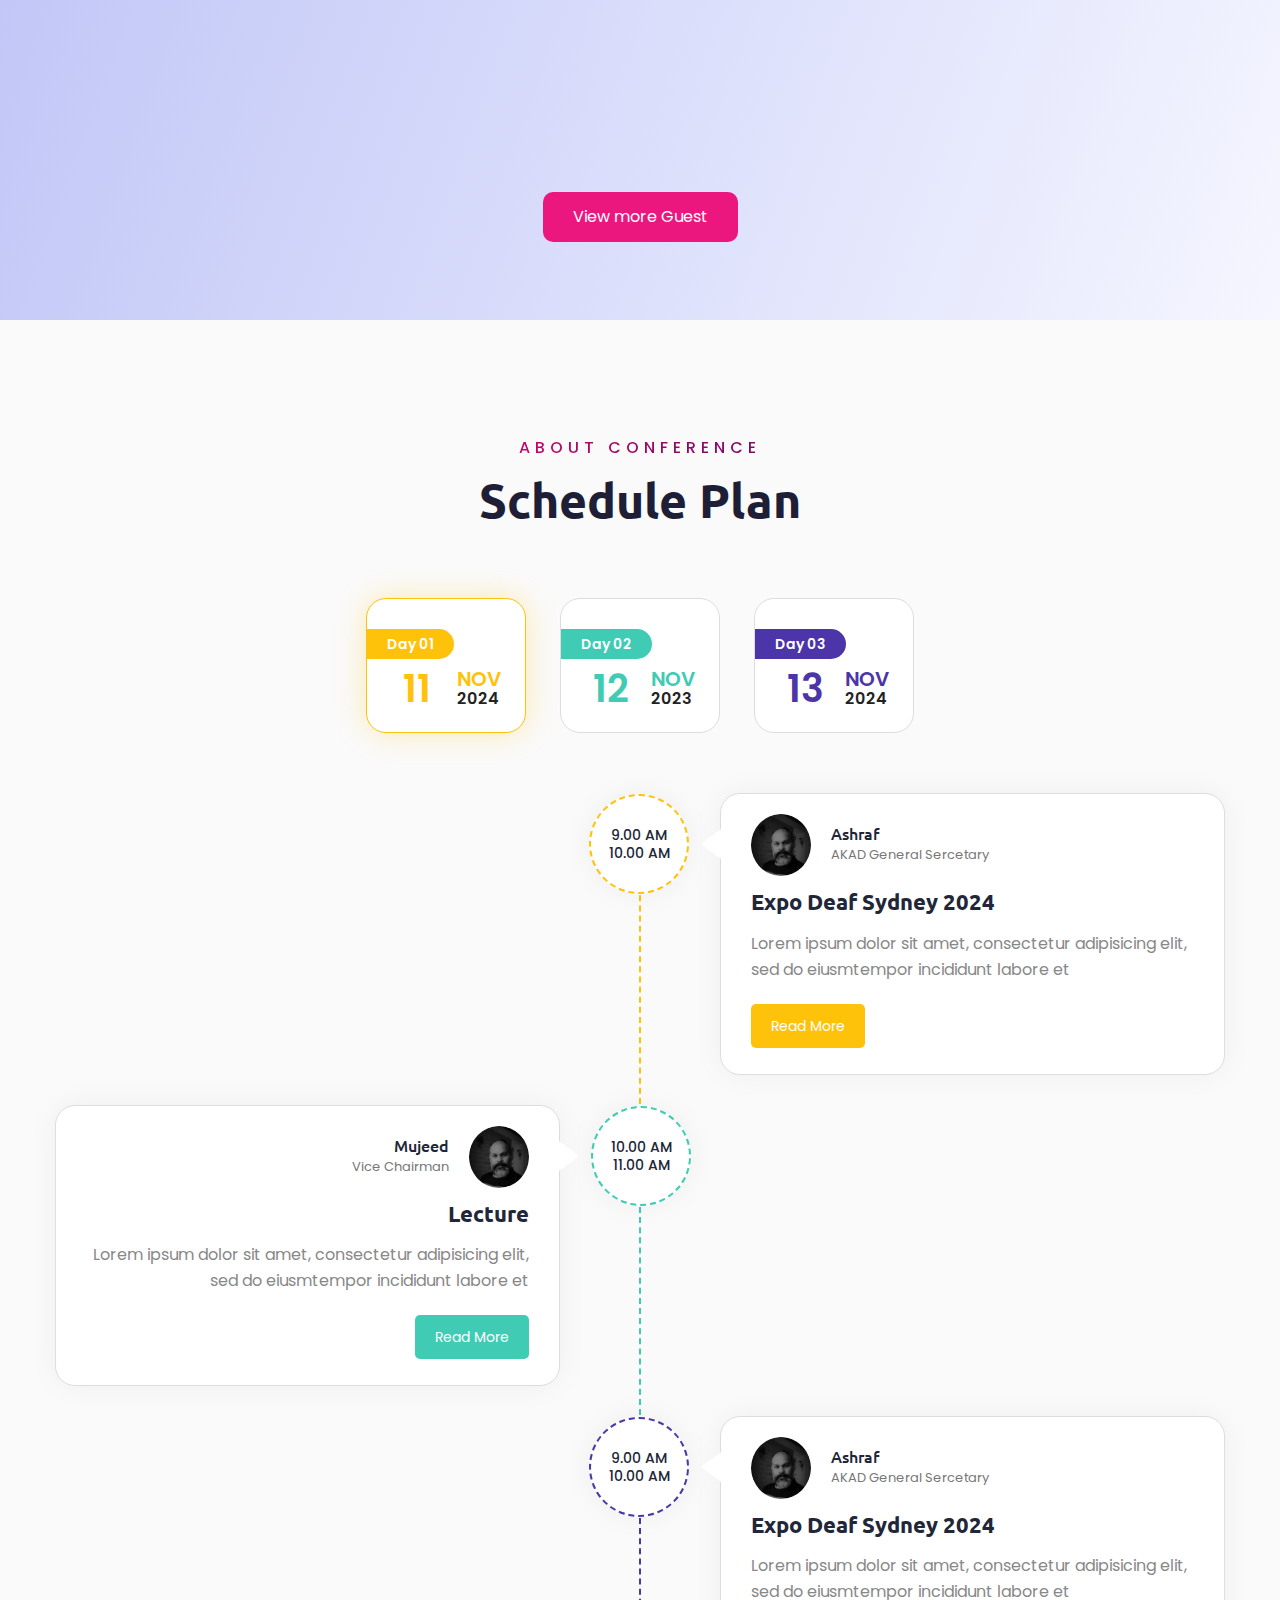
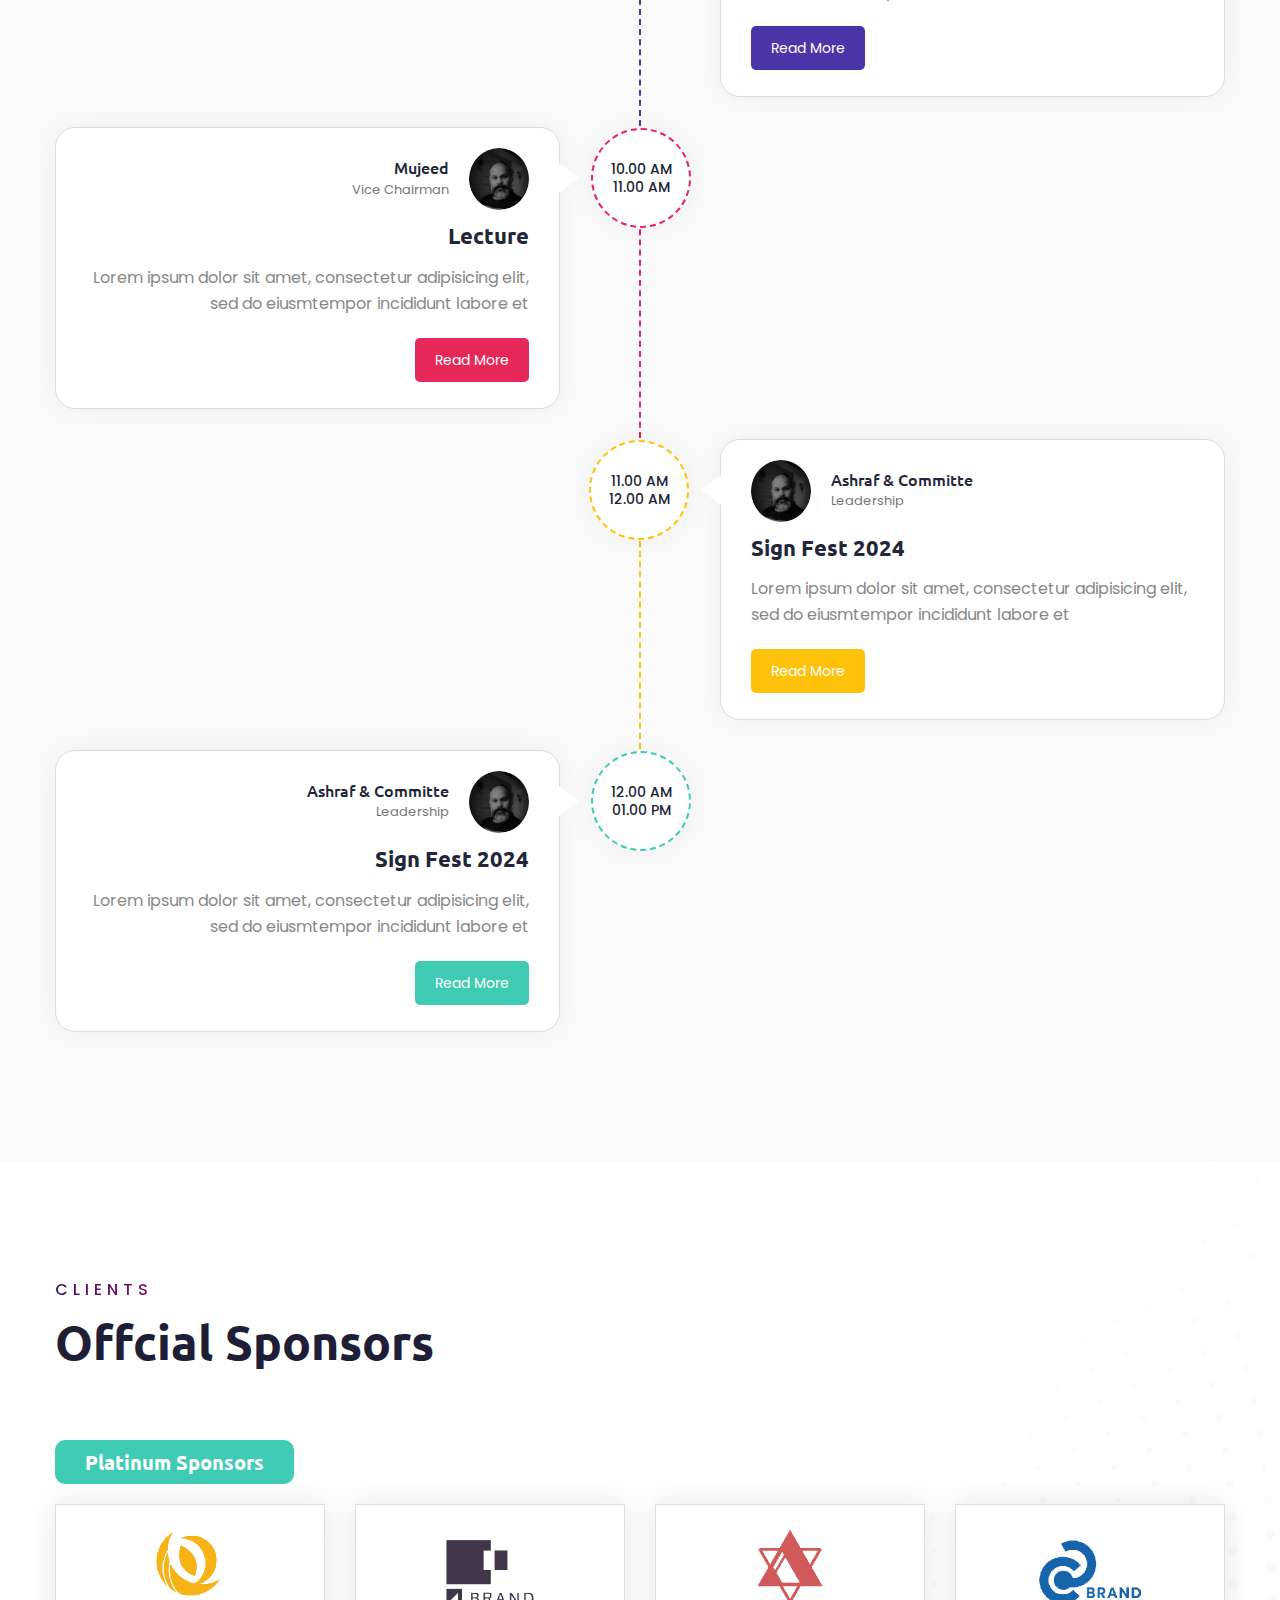
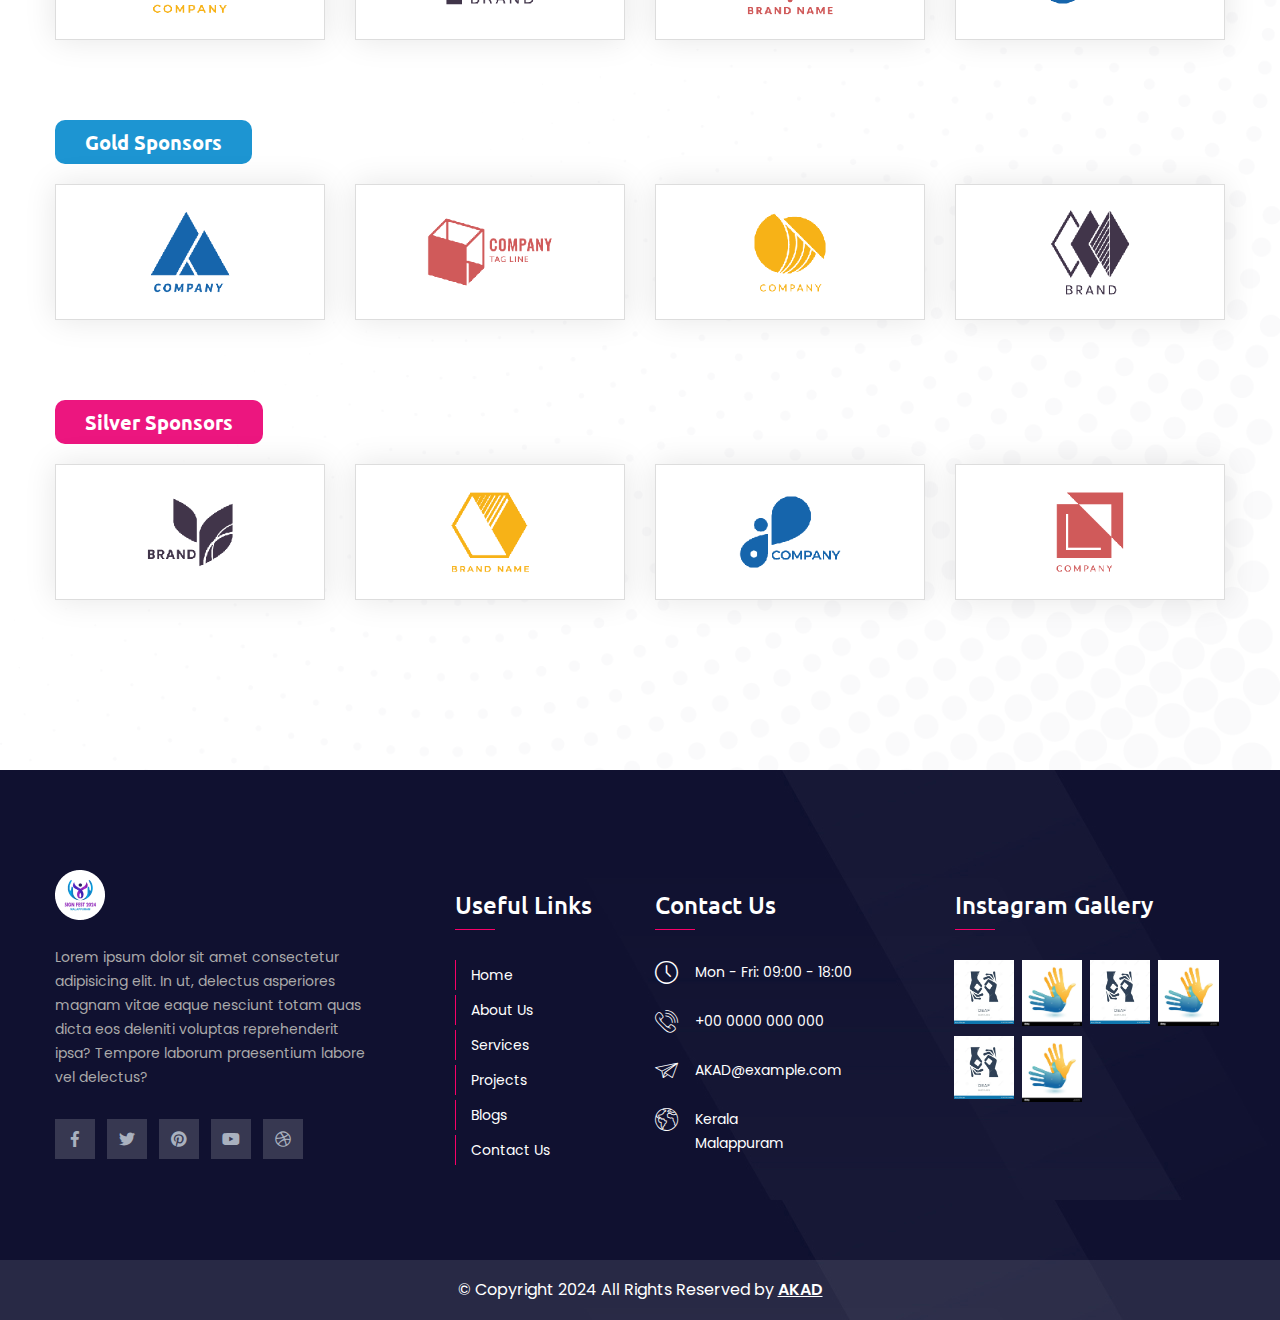
==== commit 92aa19af: "up" ====
--- a/index.html
+++ b/index.html
@@ -54,7 +54,8 @@
 
                     <div class="logo-box">
 
-                        <div class="logo"><a href="index-2.html"><img src="images/" alt="" title=""></a></div>
+                        <div class="logo"><a href="index-2.html"><img src="images/logo/logo.png" alt="" title=""></a>
+                        </div>
 
                     </div>
 
@@ -150,7 +151,7 @@
 
                 <nav class="menu-box">
 
-                    <div class="nav-logo"><a href="javascript:volid(0)"><img src="images/logo.jpg" alt="" title=""></a>
+                    <div class="nav-logo"><a href="javascript:volid(0)"><img src="images/logo.png" alt="" title=""></a>
                     </div>
 
 
@@ -210,7 +211,7 @@
 
                 <!-- Slide Item -->
 
-                <div class="slide-item" style="background-image: url(images/logo.jpg);">
+                <div class="slide-item" style="background-image: url(images/deaf-u.webp);">
 
                     <div class="auto-container">
 
@@ -335,7 +336,7 @@
 
                         <div class="image-box">
 
-                            <figure class="image wow fadeIn"><img src="images/logo.jpg" alt=""></figure>
+                            <figure class="image wow fadeIn"><img src="images/logo.png" alt=""></figure>
 
                         </div>
 
@@ -395,7 +396,7 @@
 
                         <div class="inner-box">
 
-                            <div class="icon-box"><span class="icon flaticon-lecture"></span></div>
+                            <div class="icon-box"><span class="icon flaticon-search"></span></div>
 
                             <h4><a href="https://expert-themes.com/support/ticket/7690">Great Speakers</a></h4>
 
@@ -486,385 +487,315 @@
         <!--End Features Section -->
 
 
-        <!-- <section
-                    class="elementor-section elementor-top-section elementor-element elementor-element-d41298e elementor-section-full_width elementor-section-height-default elementor-section-height-default"
-                    data-id="d41298e" data-element_type="section">
-                    <div class="elementor-container elementor-column-gap-default">
-                        <div class="elementor-column elementor-col-100 elementor-top-column elementor-element elementor-element-c66cb85"
-                            data-id="c66cb85" data-element_type="column">
-                            <div class="elementor-widget-wrap elementor-element-populated">
-                                <div class="elementor-element elementor-element-9ad0c1e elementor-widget elementor-widget-conat_speaker_v1"
-                                    data-id="9ad0c1e" data-element_type="widget"
-                                    data-widget_type="conat_speaker_v1.default">
-                                    <div class="elementor-widget-container"> -->
-
-                                        <!-- Speakers One -->
-                                        <section class="speakers-one">
-                                            <div class="speakers-one_pattern"
-                                                style="background-image:url(wp-content/uploads/2023/04/pattern-4.png)">
-                                            </div>
-                                            <div class="speakers-one_pattern-two"
-                                                style="background-image:url(wp-content/uploads/2023/04/pattern-6.png)">
-                                            </div>
-                                            <div class="auto-container">
-                                                <div class="sec-title title-anim centered">
-                                                    <div class="sec-title_title">Our Speakers</div>
-                                                    <h2 class="sec-title_heading">Speakers Exparts</h2>
-                                                </div>
-
-                                                <div class="row clearfix">
-                                                    <!-- Speaker Block One -->
-                                                    <div class="speaker-block_one col-lg-3 col-md-6 col-sm-12">
-                                                        <div class="speaker-block_one-inner wow fadeInLeft"
-                                                            data-wow-delay="0ms" data-wow-duration="1500ms">
-                                                            <div class="speaker-block_one-image ">
-                                                                <img fetchpriority="high" decoding="async" width="270"
-                                                                    height="280"
-                                                                    src="images/speaker-2.jpg"
-                                                                    class="attachment-conat_270x280 size-conat_270x280 wp-post-image"
-                                                                    alt="" />
-                                                                <div class="speaker-block_one-pattern"
-                                                                    style="background-image:url(images/pattern-5.png)">
-                                                                </div>
-
-                                                                <div class="speaker-block_one-social">
-                                                                    <span
-                                                                        class="speaker-block_one-share fa-solid fa-share fa-fw"></span>
-                                                                    <div class="speaker-block_one-social-list">
-                                                                        <a href="https://www.facebook.com/"
-                                                                            class="fa-brands fa-facebook-f"
-                                                                            target="_blank"></a>
-                                                                        <a href="https://www.twitter.com/"
-                                                                            class="fa-brands fa-twitter"
-                                                                            target="_blank"></a>
-                                                                        <a href="https://www.youtube.com/"
-                                                                            class="fa-brands fa-youtube"
-                                                                            target="_blank"></a>
-                                                                    </div>
-                                                                </div>
-                                                            </div>
-                                                            <div class="speaker-block_one-content">
-                                                                <h4 class="speaker-one_title">
-                                                                    <a href="speakers/patrick-spencer/index.html">
-
-                                                                        Patrick Spencer
-                                                                    </a>
-                                                                </h4>
-                                                                <div class="speaker-one_detail">S&amp;P Analyzer</div>
-                                                            </div>
-                                                        </div>
-                                                    </div>
-                                                    <!-- Speaker Block One -->
-                                                    <div class="speaker-block_one col-lg-3 col-md-6 col-sm-12">
-                                                        <div class="speaker-block_one-inner wow fadeInLeft"
-                                                            data-wow-delay="0ms" data-wow-duration="1500ms">
-                                                            <div class="speaker-block_one-image ">
-                                                                <img fetchpriority="high" decoding="async" width="270"
-                                                                    height="280"
-                                                                    src="images/speaker-2.jpg"
-                                                                    class="attachment-conat_270x280 size-conat_270x280 wp-post-image"
-                                                                    alt="" />
-                                                                <div class="speaker-block_one-pattern"
-                                                                    style="background-image:url(images/pattern-5.png)">
-                                                                </div>
-
-                                                                <div class="speaker-block_one-social">
-                                                                    <span
-                                                                        class="speaker-block_one-share fa-solid fa-share-nodes fa-fw"></span>
-                                                                    <div class="speaker-block_one-social-list">
-                                                                        <a href="https://www.facebook.com/"
-                                                                            class="fa-brands fa-facebook-f"
-                                                                            target="_blank"></a>
-                                                                        <a href="https://www.twitter.com/"
-                                                                            class="fa-brands fa-twitter"
-                                                                            target="_blank"></a>
-                                                                        <a href="https://www.youtube.com/"
-                                                                            class="fa-brands fa-youtube"
-                                                                            target="_blank"></a>
-                                                                    </div>
-                                                                </div>
-                                                            </div>
-                                                            <div class="speaker-block_one-content">
-                                                                <h4 class="speaker-one_title">
-                                                                    <a href="speakers/patrick-spencer/index.html">
-
-                                                                        Patrick Spencer
-                                                                    </a>
-                                                                </h4>
-                                                                <div class="speaker-one_detail">S&amp;P Analyzer</div>
-                                                            </div>
-                                                        </div>
-                                                    </div>
-                                                    <!-- Speaker Block One -->
-                                                    <div class="speaker-block_one col-lg-3 col-md-6 col-sm-12">
-                                                        <div class="speaker-block_one-inner wow fadeInLeft"
-                                                            data-wow-delay="0ms" data-wow-duration="1500ms">
-                                                            <div class="speaker-block_one-image ">
-                                                                <img fetchpriority="high" decoding="async" width="270"
-                                                                    height="280"
-                                                                    src="images/speaker-2.jpg"
-                                                                    class="attachment-conat_270x280 size-conat_270x280 wp-post-image"
-                                                                    alt="" />
-                                                                <div class="speaker-block_one-pattern"
-                                                                    style="background-image:url(images/pattern-5.png)">
-                                                                </div>
-
-                                                                <div class="speaker-block_one-social">
-                                                                    <span
-                                                                        class="speaker-block_one-share fa-solid fa-share-nodes fa-fw"></span>
-                                                                    <div class="speaker-block_one-social-list">
-                                                                        <a href="https://www.facebook.com/"
-                                                                            class="fa-brands fa-facebook-f"
-                                                                            target="_blank"></a>
-                                                                        <a href="https://www.twitter.com/"
-                                                                            class="fa-brands fa-twitter"
-                                                                            target="_blank"></a>
-                                                                        <a href="https://www.youtube.com/"
-                                                                            class="fa-brands fa-youtube"
-                                                                            target="_blank"></a>
-                                                                    </div>
-                                                                </div>
-                                                            </div>
-                                                            <div class="speaker-block_one-content">
-                                                                <h4 class="speaker-one_title">
-                                                                    <a href="speakers/patrick-spencer/index.html">
-
-                                                                        Patrick Spencer
-                                                                    </a>
-                                                                </h4>
-                                                                <div class="speaker-one_detail">S&amp;P Analyzer</div>
-                                                            </div>
-                                                        </div>
-                                                    </div>
-                                                    <!-- Speaker Block One -->
-                                                    <div class="speaker-block_one col-lg-3 col-md-6 col-sm-12">
-                                                        <div class="speaker-block_one-inner wow fadeInLeft"
-                                                            data-wow-delay="0ms" data-wow-duration="1500ms">
-                                                            <div class="speaker-block_one-image ">
-                                                                <img fetchpriority="high" decoding="async" width="270"
-                                                                    height="280"
-                                                                    src="images/speaker-2.jpg"
-                                                                    class="attachment-conat_270x280 size-conat_270x280 wp-post-image"
-                                                                    alt="" />
-                                                                <div class="speaker-block_one-pattern"
-                                                                    style="background-image:url(images/pattern-5.png)">
-                                                                </div>
-
-                                                                <div class="speaker-block_one-social">
-                                                                    <span
-                                                                        class="speaker-block_one-share fa-solid fa-share-nodes fa-fw"></span>
-                                                                    <div class="speaker-block_one-social-list">
-                                                                        <a href="https://www.facebook.com/"
-                                                                            class="fa-brands fa-facebook-f"
-                                                                            target="_blank"></a>
-                                                                        <a href="https://www.twitter.com/"
-                                                                            class="fa-brands fa-twitter"
-                                                                            target="_blank"></a>
-                                                                        <a href="https://www.youtube.com/"
-                                                                            class="fa-brands fa-youtube"
-                                                                            target="_blank"></a>
-                                                                    </div>
-                                                                </div>
-                                                            </div>
-                                                            <div class="speaker-block_one-content">
-                                                                <h4 class="speaker-one_title">
-                                                                    <a href="speakers/patrick-spencer/index.html">
-
-                                                                        Patrick Spencer
-                                                                    </a>
-                                                                </h4>
-                                                                <div class="speaker-one_detail">S&amp;P Analyzer</div>
-                                                            </div>
-                                                        </div>
-                                                    </div>
-                                                    <!-- Speaker Block One -->
-                                                    <div class="speaker-block_one col-lg-3 col-md-6 col-sm-12">
-                                                        <div class="speaker-block_one-inner wow fadeInLeft"
-                                                            data-wow-delay="0ms" data-wow-duration="1500ms">
-                                                            <div class="speaker-block_one-image ">
-                                                                <img fetchpriority="high" decoding="async" width="270"
-                                                                    height="280"
-                                                                    src="images/speaker-2.jpg"
-                                                                    class="attachment-conat_270x280 size-conat_270x280 wp-post-image"
-                                                                    alt="" />
-                                                                <div class="speaker-block_one-pattern"
-                                                                    style="background-image:url(images/pattern-5.png)">
-                                                                </div>
-
-                                                                <div class="speaker-block_one-social">
-                                                                    <span
-                                                                        class="speaker-block_one-share fa-solid fa-share-nodes fa-fw"></span>
-                                                                    <div class="speaker-block_one-social-list">
-                                                                        <a href="https://www.facebook.com/"
-                                                                            class="fa-brands fa-facebook-f"
-                                                                            target="_blank"></a>
-                                                                        <a href="https://www.twitter.com/"
-                                                                            class="fa-brands fa-twitter"
-                                                                            target="_blank"></a>
-                                                                        <a href="https://www.youtube.com/"
-                                                                            class="fa-brands fa-youtube"
-                                                                            target="_blank"></a>
-                                                                    </div>
-                                                                </div>
-                                                            </div>
-                                                            <div class="speaker-block_one-content">
-                                                                <h4 class="speaker-one_title">
-                                                                    <a href="speakers/patrick-spencer/index.html">
-
-                                                                        Patrick Spencer
-                                                                    </a>
-                                                                </h4>
-                                                                <div class="speaker-one_detail">S&amp;P Analyzer</div>
-                                                            </div>
-                                                        </div>
-                                                    </div>
-                                                    <!-- Speaker Block One -->
-                                                    <div class="speaker-block_one col-lg-3 col-md-6 col-sm-12">
-                                                        <div class="speaker-block_one-inner wow fadeInLeft"
-                                                            data-wow-delay="0ms" data-wow-duration="1500ms">
-                                                            <div class="speaker-block_one-image ">
-                                                                <img fetchpriority="high" decoding="async" width="270"
-                                                                    height="280"
-                                                                    src="images/speaker-2.jpg"
-                                                                    class="attachment-conat_270x280 size-conat_270x280 wp-post-image"
-                                                                    alt="" />
-                                                                <div class="speaker-block_one-pattern"
-                                                                    style="background-image:url(images/pattern-5.png)">
-                                                                </div>
-
-                                                                <div class="speaker-block_one-social">
-                                                                    <span
-                                                                        class="speaker-block_one-share fa-solid fa-share-nodes fa-fw"></span>
-                                                                    <div class="speaker-block_one-social-list">
-                                                                        <a href="https://www.facebook.com/"
-                                                                            class="fa-brands fa-facebook-f"
-                                                                            target="_blank"></a>
-                                                                        <a href="https://www.twitter.com/"
-                                                                            class="fa-brands fa-twitter"
-                                                                            target="_blank"></a>
-                                                                        <a href="https://www.youtube.com/"
-                                                                            class="fa-brands fa-youtube"
-                                                                            target="_blank"></a>
-                                                                    </div>
-                                                                </div>
-                                                            </div>
-                                                            <div class="speaker-block_one-content">
-                                                                <h4 class="speaker-one_title">
-                                                                    <a href="speakers/patrick-spencer/index.html">
-
-                                                                        Patrick Spencer
-                                                                    </a>
-                                                                </h4>
-                                                                <div class="speaker-one_detail">S&amp;P Analyzer</div>
-                                                            </div>
-                                                        </div>
-                                                    </div>
-                                                    <!-- Speaker Block One -->
-                                                    <div class="speaker-block_one col-lg-3 col-md-6 col-sm-12">
-                                                        <div class="speaker-block_one-inner wow fadeInLeft"
-                                                            data-wow-delay="0ms" data-wow-duration="1500ms">
-                                                            <div class="speaker-block_one-image ">
-                                                                <img fetchpriority="high" decoding="async" width="270"
-                                                                    height="280"
-                                                                    src="images/speaker-2.jpg"
-                                                                    class="attachment-conat_270x280 size-conat_270x280 wp-post-image"
-                                                                    alt="" />
-                                                                <div class="speaker-block_one-pattern"
-                                                                    style="background-image:url(images/pattern-5.png)">
-                                                                </div>
-
-                                                                <div class="speaker-block_one-social">
-                                                                    <span
-                                                                        class="speaker-block_one-share fa-solid fa-share-nodes fa-fw"></span>
-                                                                    <div class="speaker-block_one-social-list">
-                                                                        <a href="https://www.facebook.com/"
-                                                                            class="fa-brands fa-facebook-f"
-                                                                            target="_blank"></a>
-                                                                        <a href="https://www.twitter.com/"
-                                                                            class="fa-brands fa-twitter"
-                                                                            target="_blank"></a>
-                                                                        <a href="https://www.youtube.com/"
-                                                                            class="fa-brands fa-youtube"
-                                                                            target="_blank"></a>
-                                                                    </div>
-                                                                </div>
-                                                            </div>
-                                                            <div class="speaker-block_one-content">
-                                                                <h4 class="speaker-one_title">
-                                                                    <a href="speakers/patrick-spencer/index.html">
-
-                                                                        Patrick Spencer
-                                                                    </a>
-                                                                </h4>
-                                                                <div class="speaker-one_detail">S&amp;P Analyzer</div>
-                                                            </div>
-                                                        </div>
-                                                    </div>
-                                                    <!-- Speaker Block One -->
-                                                    <div class="speaker-block_one col-lg-3 col-md-6 col-sm-12">
-                                                        <div class="speaker-block_one-inner wow fadeInLeft"
-                                                            data-wow-delay="0ms" data-wow-duration="1500ms">
-                                                            <div class="speaker-block_one-image ">
-                                                                <img fetchpriority="high" decoding="async" width="270"
-                                                                    height="280"
-                                                                    src="images/speaker-2.jpg"
-                                                                    class="attachment-conat_270x280 size-conat_270x280 wp-post-image"
-                                                                    alt="" />
-                                                                <div class="speaker-block_one-pattern"
-                                                                    style="background-image:url(images/pattern-5.png)">
-                                                                </div>
-
-                                                                <div class="speaker-block_one-social">
-                                                                    <span
-                                                                        class="speaker-block_one-share fa-solid fa-share-nodes fa-fw"></span>
-                                                                    <div class="speaker-block_one-social-list">
-                                                                        <a href="https://www.facebook.com/"
-                                                                            class="fa-brands fa-facebook-f"
-                                                                            target="_blank"></a>
-                                                                        <a href="https://www.twitter.com/"
-                                                                            class="fa-brands fa-twitter"
-                                                                            target="_blank"></a>
-                                                                        <a href="https://www.youtube.com/"
-                                                                            class="fa-brands fa-youtube"
-                                                                            target="_blank"></a>
-                                                                    </div>
-                                                                </div>
-                                                            </div>
-                                                            <div class="speaker-block_one-content">
-                                                                <h4 class="speaker-one_title">
-                                                                    <a href="speakers/patrick-spencer/index.html">
-
-                                                                        Patrick Spencer
-                                                                    </a>
-                                                                </h4>
-                                                                <div class="speaker-one_detail">S&amp;P Analyzer</div>
-                                                            </div>
-                                                        </div>
-                                                    </div>
-
-                                                    <div class="speaker-one_button">
-                                                        <a href="speakers/index.html" class="theme-btn btn-style-one">
-                                                            <span class="btn-wrap">
-                                                                <span class="text-one">View Speakers</span>
-                                                                <span class="text-two">View Speakers</span>
-                                                            </span>
-                                                        </a>
-                                                    </div>
-                                                </div>
-                                            </div>
-                                        </section>
-                                        <!-- End Speakers One -->
-
-                                    <!-- </div>
-                                </div>
-                            </div>
-                        </div>
-                    </div>
-                </section> -->
-
-
-
-                <!-- schedule Section -->
+
+        <section class="speakers-one">
+            <div class="speakers-one_pattern" style="background-image:url(wp-content/uploads/2023/04/pattern-4.png)">
+            </div>
+            <div class="speakers-one_pattern-two"
+                style="background-image:url(wp-content/uploads/2023/04/pattern-6.png)">
+            </div>
+            <div class="auto-container">
+                <div class="sec-title title-anim centered">
+                    <div class="sec-title_title">Our Speakers</div>
+                    <h2 class="sec-title_heading">Speakers Exparts</h2>
+                </div>
+
+                <div class="row clearfix">
+                    <!-- Speaker Block One -->
+                    <div class="speaker-block_one col-lg-3 col-md-6 col-sm-12">
+                        <div class="speaker-block_one-inner wow fadeInLeft" data-wow-delay="0ms"
+                            data-wow-duration="1500ms">
+                            <div class="speaker-block_one-image ">
+                                <img fetchpriority="high" decoding="async" width="270" height="280"
+                                    src="images/ashraf.png"
+                                    class="attachment-conat_270x280 size-conat_270x280 wp-post-image" alt="" />
+                                <div class="speaker-block_one-pattern"
+                                    style="background-image:url(images/pattern-5.png)">
+                                </div>
+
+                                <div class="speaker-block_one-social">
+                                    <span class="speaker-block_one-share fa-solid fa-share fa-fw"></span>
+                                    <div class="speaker-block_one-social-list">
+                                        <a href="https://www.facebook.com/" class="fa-brands fa-facebook-f"
+                                            target="_blank"></a>
+                                        <a href="https://www.twitter.com/" class="fa-brands fa-twitter"
+                                            target="_blank"></a>
+                                        <a href="https://www.youtube.com/" class="fa-brands fa-youtube"
+                                            target="_blank"></a>
+                                    </div>
+                                </div>
+                            </div>
+                            <div class="speaker-block_one-content">
+                                <h4 class="speaker-one_title">
+                                    <a href="speakers/patrick-spencer/index.html">
+
+                                        Patrick Spencer
+                                    </a>
+                                </h4>
+                                <div class="speaker-one_detail">S&amp;P Analyzer</div>
+                            </div>
+                        </div>
+                    </div>
+                    <!-- Speaker Block One -->
+                    <div class="speaker-block_one col-lg-3 col-md-6 col-sm-12">
+                        <div class="speaker-block_one-inner wow fadeInLeft" data-wow-delay="0ms"
+                            data-wow-duration="1500ms">
+                            <div class="speaker-block_one-image ">
+                                <img fetchpriority="high" decoding="async" width="270" height="280"
+                                    src="images/ashraf.png"
+                                    class="attachment-conat_270x280 size-conat_270x280 wp-post-image" alt="" />
+                                <div class="speaker-block_one-pattern"
+                                    style="background-image:url(images/pattern-5.png)">
+                                </div>
+
+                                <div class="speaker-block_one-social">
+                                    <span class="speaker-block_one-share fa-solid fa-share-nodes fa-fw"></span>
+                                    <div class="speaker-block_one-social-list">
+                                        <a href="https://www.facebook.com/" class="fa-brands fa-facebook-f"
+                                            target="_blank"></a>
+                                        <a href="https://www.twitter.com/" class="fa-brands fa-twitter"
+                                            target="_blank"></a>
+                                        <a href="https://www.youtube.com/" class="fa-brands fa-youtube"
+                                            target="_blank"></a>
+                                    </div>
+                                </div>
+                            </div>
+                            <div class="speaker-block_one-content">
+                                <h4 class="speaker-one_title">
+                                    <a href="speakers/patrick-spencer/index.html">
+
+                                        Patrick Spencer
+                                    </a>
+                                </h4>
+                                <div class="speaker-one_detail">S&amp;P Analyzer</div>
+                            </div>
+                        </div>
+                    </div>
+                    <!-- Speaker Block One -->
+                    <div class="speaker-block_one col-lg-3 col-md-6 col-sm-12">
+                        <div class="speaker-block_one-inner wow fadeInLeft" data-wow-delay="0ms"
+                            data-wow-duration="1500ms">
+                            <div class="speaker-block_one-image ">
+                                <img fetchpriority="high" decoding="async" width="270" height="280"
+                                    src="images/ashraf.png"
+                                    class="attachment-conat_270x280 size-conat_270x280 wp-post-image" alt="" />
+                                <div class="speaker-block_one-pattern"
+                                    style="background-image:url(images/pattern-5.png)">
+                                </div>
+
+                                <div class="speaker-block_one-social">
+                                    <span class="speaker-block_one-share fa-solid fa-share-nodes fa-fw"></span>
+                                    <div class="speaker-block_one-social-list">
+                                        <a href="https://www.facebook.com/" class="fa-brands fa-facebook-f"
+                                            target="_blank"></a>
+                                        <a href="https://www.twitter.com/" class="fa-brands fa-twitter"
+                                            target="_blank"></a>
+                                        <a href="https://www.youtube.com/" class="fa-brands fa-youtube"
+                                            target="_blank"></a>
+                                    </div>
+                                </div>
+                            </div>
+                            <div class="speaker-block_one-content">
+                                <h4 class="speaker-one_title">
+                                    <a href="speakers/patrick-spencer/index.html">
+
+                                        Patrick Spencer
+                                    </a>
+                                </h4>
+                                <div class="speaker-one_detail">S&amp;P Analyzer</div>
+                            </div>
+                        </div>
+                    </div>
+                    <!-- Speaker Block One -->
+                    <div class="speaker-block_one col-lg-3 col-md-6 col-sm-12">
+                        <div class="speaker-block_one-inner wow fadeInLeft" data-wow-delay="0ms"
+                            data-wow-duration="1500ms">
+                            <div class="speaker-block_one-image ">
+                                <img fetchpriority="high" decoding="async" width="270" height="280"
+                                    src="images/ashraf.png"
+                                    class="attachment-conat_270x280 size-conat_270x280 wp-post-image" alt="" />
+                                <div class="speaker-block_one-pattern"
+                                    style="background-image:url(images/pattern-5.png)">
+                                </div>
+
+                                <div class="speaker-block_one-social">
+                                    <span class="speaker-block_one-share fa-solid fa-share-nodes fa-fw"></span>
+                                    <div class="speaker-block_one-social-list">
+                                        <a href="https://www.facebook.com/" class="fa-brands fa-facebook-f"
+                                            target="_blank"></a>
+                                        <a href="https://www.twitter.com/" class="fa-brands fa-twitter"
+                                            target="_blank"></a>
+                                        <a href="https://www.youtube.com/" class="fa-brands fa-youtube"
+                                            target="_blank"></a>
+                                    </div>
+                                </div>
+                            </div>
+                            <div class="speaker-block_one-content">
+                                <h4 class="speaker-one_title">
+                                    <a href="speakers/patrick-spencer/index.html">
+
+                                        Patrick Spencer
+                                    </a>
+                                </h4>
+                                <div class="speaker-one_detail">S&amp;P Analyzer</div>
+                            </div>
+                        </div>
+                    </div>
+                    <!-- Speaker Block One -->
+                    <div class="speaker-block_one col-lg-3 col-md-6 col-sm-12">
+                        <div class="speaker-block_one-inner wow fadeInLeft" data-wow-delay="0ms"
+                            data-wow-duration="1500ms">
+                            <div class="speaker-block_one-image ">
+                                <img fetchpriority="high" decoding="async" width="270" height="280"
+                                    src="images/ashraf.png"
+                                    class="attachment-conat_270x280 size-conat_270x280 wp-post-image" alt="" />
+                                <div class="speaker-block_one-pattern"
+                                    style="background-image:url(images/pattern-5.png)">
+                                </div>
+
+                                <div class="speaker-block_one-social">
+                                    <span class="speaker-block_one-share fa-solid fa-share-nodes fa-fw"></span>
+                                    <div class="speaker-block_one-social-list">
+                                        <a href="https://www.facebook.com/" class="fa-brands fa-facebook-f"
+                                            target="_blank"></a>
+                                        <a href="https://www.twitter.com/" class="fa-brands fa-twitter"
+                                            target="_blank"></a>
+                                        <a href="https://www.youtube.com/" class="fa-brands fa-youtube"
+                                            target="_blank"></a>
+                                    </div>
+                                </div>
+                            </div>
+                            <div class="speaker-block_one-content">
+                                <h4 class="speaker-one_title">
+                                    <a href="speakers/patrick-spencer/index.html">
+
+                                        Patrick Spencer
+                                    </a>
+                                </h4>
+                                <div class="speaker-one_detail">S&amp;P Analyzer</div>
+                            </div>
+                        </div>
+                    </div>
+                    <!-- Speaker Block One -->
+                    <div class="speaker-block_one col-lg-3 col-md-6 col-sm-12">
+                        <div class="speaker-block_one-inner wow fadeInLeft" data-wow-delay="0ms"
+                            data-wow-duration="1500ms">
+                            <div class="speaker-block_one-image ">
+                                <img fetchpriority="high" decoding="async" width="270" height="280"
+                                    src="images/ashraf.png"
+                                    class="attachment-conat_270x280 size-conat_270x280 wp-post-image" alt="" />
+                                <div class="speaker-block_one-pattern"
+                                    style="background-image:url(images/pattern-5.png)">
+                                </div>
+
+                                <div class="speaker-block_one-social">
+                                    <span class="speaker-block_one-share fa-solid fa-share-nodes fa-fw"></span>
+                                    <div class="speaker-block_one-social-list">
+                                        <a href="https://www.facebook.com/" class="fa-brands fa-facebook-f"
+                                            target="_blank"></a>
+                                        <a href="https://www.twitter.com/" class="fa-brands fa-twitter"
+                                            target="_blank"></a>
+                                        <a href="https://www.youtube.com/" class="fa-brands fa-youtube"
+                                            target="_blank"></a>
+                                    </div>
+                                </div>
+                            </div>
+                            <div class="speaker-block_one-content">
+                                <h4 class="speaker-one_title">
+                                    <a href="speakers/patrick-spencer/index.html">
+
+                                        Patrick Spencer
+                                    </a>
+                                </h4>
+                                <div class="speaker-one_detail">S&amp;P Analyzer</div>
+                            </div>
+                        </div>
+                    </div>
+                    <!-- Speaker Block One -->
+                    <div class="speaker-block_one col-lg-3 col-md-6 col-sm-12">
+                        <div class="speaker-block_one-inner wow fadeInLeft" data-wow-delay="0ms"
+                            data-wow-duration="1500ms">
+                            <div class="speaker-block_one-image ">
+                                <img fetchpriority="high" decoding="async" width="270" height="280"
+                                    src="images/ashraf.png"
+                                    class="attachment-conat_270x280 size-conat_270x280 wp-post-image" alt="" />
+                                <div class="speaker-block_one-pattern"
+                                    style="background-image:url(images/pattern-5.png)">
+                                </div>
+
+                                <div class="speaker-block_one-social">
+                                    <span class="speaker-block_one-share fa-solid fa-share-nodes fa-fw"></span>
+                                    <div class="speaker-block_one-social-list">
+                                        <a href="https://www.facebook.com/" class="fa-brands fa-facebook-f"
+                                            target="_blank"></a>
+                                        <a href="https://www.twitter.com/" class="fa-brands fa-twitter"
+                                            target="_blank"></a>
+                                        <a href="https://www.youtube.com/" class="fa-brands fa-youtube"
+                                            target="_blank"></a>
+                                    </div>
+                                </div>
+                            </div>
+                            <div class="speaker-block_one-content">
+                                <h4 class="speaker-one_title">
+                                    <a href="speakers/patrick-spencer/index.html">
+
+                                        Patrick Spencer
+                                    </a>
+                                </h4>
+                                <div class="speaker-one_detail">S&amp;P Analyzer</div>
+                            </div>
+                        </div>
+                    </div>
+                    <!-- Speaker Block One -->
+                    <div class="speaker-block_one col-lg-3 col-md-6 col-sm-12">
+                        <div class="speaker-block_one-inner wow fadeInLeft" data-wow-delay="0ms"
+                            data-wow-duration="1500ms">
+                            <div class="speaker-block_one-image ">
+                                <img fetchpriority="high" decoding="async" width="270" height="280"
+                                    src="images/ashraf.png"
+                                    class="attachment-conat_270x280 size-conat_270x280 wp-post-image" alt="" />
+                                <div class="speaker-block_one-pattern"
+                                    style="background-image:url(images/pattern-5.png)">
+                                </div>
+
+                                <div class="speaker-block_one-social">
+                                    <span class="speaker-block_one-share fa-solid fa-share-nodes fa-fw"></span>
+                                    <div class="speaker-block_one-social-list">
+                                        <a href="https://www.facebook.com/" class="fa-brands fa-facebook-f"
+                                            target="_blank"></a>
+                                        <a href="https://www.twitter.com/" class="fa-brands fa-twitter"
+                                            target="_blank"></a>
+                                        <a href="https://www.youtube.com/" class="fa-brands fa-youtube"
+                                            target="_blank"></a>
+                                    </div>
+                                </div>
+                            </div>
+                            <div class="speaker-block_one-content">
+                                <h4 class="speaker-one_title">
+                                    <a href="speakers/patrick-spencer/index.html">
+
+                                        Patrick Spencer
+                                    </a>
+                                </h4>
+                                <div class="speaker-one_detail">S&amp;P Analyzer</div>
+                            </div>
+                        </div>
+                    </div>
+
+                    <div class="speaker-one_button mx-auto">
+                        <a href="speakers/index.html" class="theme-btn btn-style-one">
+                            <span class="btn-wrap">
+                                <span class="text-one">View more Guest</span>
+                                <!-- <span class="text-two">View Speakers</span> -->
+                            </span>
+                        </a>
+                    </div>
+                </div>
+            </div>
+        </section>
+        <!-- End Speakers One -->
+
+        <!-- schedule Section -->
 
         <section class="schedule-section">
 
@@ -902,47 +833,47 @@
 
                                 <span class="day">Day 01</span>
 
-                                <span class="date">01</span>
+                                <span class="date">11</span>
+
+                                <span class="month">Nov</span> 2024
+
+                            </li>
+
+
+
+                            <li class="tab-btn" data-tab="#tab-2">
+
+                                <span class="day">Day 02</span>
+
+                                <span class="date">12</span>
+
+                                <span class="month">Nov</span> 2023
+
+                            </li>
+
+
+
+                            <li class="tab-btn" data-tab="#tab-3">
+
+                                <span class="day">Day 03</span>
+
+                                <span class="date">13</span>
+
+                                <span class="month">Nov</span> 2024
+
+                            </li>
+
+                            <!-- 
+
+                            <li class="tab-btn" data-tab="#tab-4">
+
+                                <span class="day">Day 04</span>
+
+                                <span class="date">04</span>
 
                                 <span class="month">Jan</span> 2023
 
-                            </li>
-
-
-
-                            <li class="tab-btn" data-tab="#tab-2">
-
-                                <span class="day">Day 02</span>
-
-                                <span class="date">02</span>
-
-                                <span class="month">Jan</span> 2023
-
-                            </li>
-
-
-
-                            <li class="tab-btn" data-tab="#tab-3">
-
-                                <span class="day">Day 03</span>
-
-                                <span class="date">03</span>
-
-                                <span class="month">Jan</span> 2023
-
-                            </li>
-
-
-
-                            <li class="tab-btn" data-tab="#tab-4">
-
-                                <span class="day">Day 04</span>
-
-                                <span class="date">04</span>
-
-                                <span class="month">Jan</span> 2023
-
-                            </li>
+                            </li> -->
 
                         </ul>
 
@@ -972,23 +903,23 @@
 
                                             <div class="speaker-info">
 
-                                                <figure class="thumb"><img src="images/resource/thumb-1.jpg" alt="">
-                                                </figure>
-
-                                                <h5 class="name">Ashli Scroggy</h5>
-
-                                                <span class="designation">Founder & CEO</span>
-
-                                            </div>
-
-                                            <h4><a href="event-detail.html">Modern Marketing Summit Sydney 2018</a></h4>
+                                                <figure class="thumb"><img src="images/ashraf-1.png" alt="">
+                                                </figure>
+
+                                                <h5 class="name">Ashraf</h5>
+
+                                                <span class="designation">AKAD General Sercetary</span>
+
+                                            </div>
+
+                                            <h4><a href="">Expo Deaf Sydney 2024</a></h4>
 
                                             <div class="text">Lorem ipsum dolor sit amet, consectetur adipisicing elit,
                                                 sed do eiusmtempor incididunt labore et</div>
 
                                             <div class="btn-box">
 
-                                                <a href="event-detail.html" class="theme-btn">Read More</a>
+                                                <a href="" class="theme-btn">Read More</a>
 
                                             </div>
 
@@ -998,10 +929,6 @@
 
                                 </div>
 
-
-
-                                <!-- schedule Block -->
-
                                 <div class="schedule-block even">
 
                                     <div class="inner-box">
@@ -1012,23 +939,23 @@
 
                                             <div class="speaker-info">
 
-                                                <figure class="thumb"><img src="images/resource/thumb-2.jpg" alt="">
-                                                </figure>
-
-                                                <h5 class="name">Ashli Scroggy</h5>
-
-                                                <span class="designation">Founder & CEO</span>
-
-                                            </div>
-
-                                            <h4><a href="event-detail.html">Modern Marketing Summit Sydney 2018</a></h4>
+                                                <figure class="thumb"><img src="images/ashraf-1.png" alt="">
+                                                </figure>
+
+                                                <h5 class="name">Mujeed</h5>
+
+                                                <span class="designation">Vice Chairman</span>
+
+                                            </div>
+
+                                            <h4><a href="">Lecture</a></h4>
 
                                             <div class="text">Lorem ipsum dolor sit amet, consectetur adipisicing elit,
                                                 sed do eiusmtempor incididunt labore et</div>
 
                                             <div class="btn-box">
 
-                                                <a href="event-detail.html" class="theme-btn">Read More</a>
+                                                <a href="" class="theme-btn">Read More</a>
 
                                             </div>
 
@@ -1038,37 +965,33 @@
 
                                 </div>
 
-
-
-                                <!-- schedule Block -->
-
                                 <div class="schedule-block">
 
                                     <div class="inner-box">
 
                                         <div class="inner">
 
-                                            <div class="date">11.00 AM <br> 12.00 AM</div>
+                                            <div class="date">9.00 AM <br> 10.00 AM</div>
 
                                             <div class="speaker-info">
 
-                                                <figure class="thumb"><img src="images/resource/thumb-1.jpg" alt="">
-                                                </figure>
-
-                                                <h5 class="name">Ashli Scroggy</h5>
-
-                                                <span class="designation">Founder & CEO</span>
-
-                                            </div>
-
-                                            <h4><a href="event-detail.html">Modern Marketing Summit Sydney 2018</a></h4>
+                                                <figure class="thumb"><img src="images/ashraf-1.png" alt="">
+                                                </figure>
+
+                                                <h5 class="name">Ashraf</h5>
+
+                                                <span class="designation">AKAD General Sercetary</span>
+
+                                            </div>
+
+                                            <h4><a href="">Expo Deaf Sydney 2024</a></h4>
 
                                             <div class="text">Lorem ipsum dolor sit amet, consectetur adipisicing elit,
                                                 sed do eiusmtempor incididunt labore et</div>
 
                                             <div class="btn-box">
 
-                                                <a href="event-detail.html" class="theme-btn">Read More</a>
+                                                <a href="" class="theme-btn">Read More</a>
 
                                             </div>
 
@@ -1088,27 +1011,27 @@
 
                                         <div class="inner">
 
-                                            <div class="date">12.00 AM <br> 01.00 PM</div>
+                                            <div class="date">10.00 AM <br> 11.00 AM</div>
 
                                             <div class="speaker-info">
 
-                                                <figure class="thumb"><img src="images/resource/thumb-2.jpg" alt="">
-                                                </figure>
-
-                                                <h5 class="name">Ashli Scroggy</h5>
-
-                                                <span class="designation">Founder & CEO</span>
-
-                                            </div>
-
-                                            <h4><a href="event-detail.html">Modern Marketing Summit Sydney 2018</a></h4>
+                                                <figure class="thumb"><img src="images/ashraf-1.png" alt="">
+                                                </figure>
+
+                                                <h5 class="name">Mujeed</h5>
+
+                                                <span class="designation">Vice Chairman</span>
+
+                                            </div>
+
+                                            <h4><a href="">Lecture</a></h4>
 
                                             <div class="text">Lorem ipsum dolor sit amet, consectetur adipisicing elit,
                                                 sed do eiusmtempor incididunt labore et</div>
 
                                             <div class="btn-box">
 
-                                                <a href="event-detail.html" class="theme-btn">Read More</a>
+                                                <a href="" class="theme-btn">Read More</a>
 
                                             </div>
 
@@ -1118,17 +1041,7 @@
 
                                 </div>
 
-                            </div>
-
-                        </div>
-
-
-
-                        <!--Tab-->
-
-                        <div class="tab" id="tab-2">
-
-                            <div class="schedule-timeline">
+
 
                                 <!-- schedule Block -->
 
@@ -1138,27 +1051,27 @@
 
                                         <div class="inner">
 
-                                            <div class="date">9.00 AM <br> 10.00 AM</div>
+                                            <div class="date">11.00 AM <br> 12.00 AM</div>
 
                                             <div class="speaker-info">
 
-                                                <figure class="thumb"><img src="images/resource/thumb-1.jpg" alt="">
-                                                </figure>
-
-                                                <h5 class="name">Ashli Scroggy</h5>
-
-                                                <span class="designation">Founder & CEO</span>
-
-                                            </div>
-
-                                            <h4><a href="event-detail.html">Modern Marketing Summit Sydney 2018</a></h4>
+                                                <figure class="thumb"><img src="images/ashraf-1.png" alt="">
+                                                </figure>
+
+                                                <h5 class="name">Ashraf & Committe</h5>
+
+                                                <span class="designation">Leadership</span>
+
+                                            </div>
+
+                                            <h4><a href="">Sign Fest 2024</a></h4>
 
                                             <div class="text">Lorem ipsum dolor sit amet, consectetur adipisicing elit,
                                                 sed do eiusmtempor incididunt labore et</div>
 
                                             <div class="btn-box">
 
-                                                <a href="event-detail.html" class="theme-btn">Read More</a>
+                                                <a href="" class="theme-btn">Read More</a>
 
                                             </div>
 
@@ -1178,27 +1091,27 @@
 
                                         <div class="inner">
 
-                                            <div class="date">10.00 AM <br> 11.00 AM</div>
+                                            <div class="date">12.00 AM <br> 01.00 PM</div>
 
                                             <div class="speaker-info">
 
-                                                <figure class="thumb"><img src="images/resource/thumb-2.jpg" alt="">
-                                                </figure>
-
-                                                <h5 class="name">Ashli Scroggy</h5>
-
-                                                <span class="designation">Founder & CEO</span>
-
-                                            </div>
-
-                                            <h4><a href="event-detail.html">Modern Marketing Summit Sydney 2018</a></h4>
+                                                <figure class="thumb"><img src="images/ashraf-1.png" alt="">
+                                                </figure>
+
+                                                <h5 class="name">Ashraf & Committe</h5>
+
+                                                <span class="designation">Leadership</span>
+
+                                            </div>
+
+                                            <h4><a href="">Sign Fest 2024</a></h4>
 
                                             <div class="text">Lorem ipsum dolor sit amet, consectetur adipisicing elit,
                                                 sed do eiusmtempor incididunt labore et</div>
 
                                             <div class="btn-box">
 
-                                                <a href="event-detail.html" class="theme-btn">Read More</a>
+                                                <a href="" class="theme-btn">Read More</a>
 
                                             </div>
 
@@ -1208,7 +1121,17 @@
 
                                 </div>
 
-
+                            </div>
+
+                        </div>
+
+
+
+                        <!--Tab-->
+
+                        <div class="tab" id="tab-2">
+
+                            <div class="schedule-timeline">
 
                                 <!-- schedule Block -->
 
@@ -1218,27 +1141,27 @@
 
                                         <div class="inner">
 
-                                            <div class="date">11.00 AM <br> 12.00 AM</div>
+                                            <div class="date">9.00 AM <br> 10.00 AM</div>
 
                                             <div class="speaker-info">
 
-                                                <figure class="thumb"><img src="images/resource/thumb-1.jpg" alt="">
-                                                </figure>
-
-                                                <h5 class="name">Ashli Scroggy</h5>
-
-                                                <span class="designation">Founder & CEO</span>
-
-                                            </div>
-
-                                            <h4><a href="event-detail.html">Modern Marketing Summit Sydney 2018</a></h4>
+                                                <figure class="thumb"><img src="images/ashraf-1.png" alt="">
+                                                </figure>
+
+                                                <h5 class="name">Ashraf & Committe</h5>
+
+                                                <span class="designation">Leadership</span>
+
+                                            </div>
+
+                                            <h4><a href="">Sign Fest 2024</a></h4>
 
                                             <div class="text">Lorem ipsum dolor sit amet, consectetur adipisicing elit,
                                                 sed do eiusmtempor incididunt labore et</div>
 
                                             <div class="btn-box">
 
-                                                <a href="event-detail.html" class="theme-btn">Read More</a>
+                                                <a href="" class="theme-btn">Read More</a>
 
                                             </div>
 
@@ -1258,27 +1181,27 @@
 
                                         <div class="inner">
 
-                                            <div class="date">12.00 AM <br> 01.00 PM</div>
+                                            <div class="date">10.00 AM <br> 11.00 AM</div>
 
                                             <div class="speaker-info">
 
-                                                <figure class="thumb"><img src="images/resource/thumb-2.jpg" alt="">
-                                                </figure>
-
-                                                <h5 class="name">Ashli Scroggy</h5>
-
-                                                <span class="designation">Founder & CEO</span>
-
-                                            </div>
-
-                                            <h4><a href="event-detail.html">Modern Marketing Summit Sydney 2018</a></h4>
+                                                <figure class="thumb"><img src="images/ashraf-1.png" alt="">
+                                                </figure>
+
+                                                <h5 class="name">Ashraf & Committe</h5>
+
+                                                <span class="designation">Leadership</span>
+
+                                            </div>
+
+                                            <h4><a href="">Sign Fest 2024</a></h4>
 
                                             <div class="text">Lorem ipsum dolor sit amet, consectetur adipisicing elit,
                                                 sed do eiusmtempor incididunt labore et</div>
 
                                             <div class="btn-box">
 
-                                                <a href="event-detail.html" class="theme-btn">Read More</a>
+                                                <a href="" class="theme-btn">Read More</a>
 
                                             </div>
 
@@ -1288,17 +1211,7 @@
 
                                 </div>
 
-                            </div>
-
-                        </div>
-
-
-
-                        <!--Tab-->
-
-                        <div class="tab" id="tab-3">
-
-                            <div class="schedule-timeline">
+
 
                                 <!-- schedule Block -->
 
@@ -1308,27 +1221,27 @@
 
                                         <div class="inner">
 
-                                            <div class="date">9.00 AM <br> 10.00 AM</div>
+                                            <div class="date">11.00 AM <br> 12.00 AM</div>
 
                                             <div class="speaker-info">
 
-                                                <figure class="thumb"><img src="images/resource/thumb-1.jpg" alt="">
-                                                </figure>
-
-                                                <h5 class="name">Ashli Scroggy</h5>
-
-                                                <span class="designation">Founder & CEO</span>
-
-                                            </div>
-
-                                            <h4><a href="event-detail.html">Modern Marketing Summit Sydney 2018</a></h4>
+                                                <figure class="thumb"><img src="images/ashraf-1.png" alt="">
+                                                </figure>
+
+                                                <h5 class="name">Ashraf & Committe</h5>
+
+                                                <span class="designation">Leadership</span>
+
+                                            </div>
+
+                                            <h4><a href="">Sign Fest 2024</a></h4>
 
                                             <div class="text">Lorem ipsum dolor sit amet, consectetur adipisicing elit,
                                                 sed do eiusmtempor incididunt labore et</div>
 
                                             <div class="btn-box">
 
-                                                <a href="event-detail.html" class="theme-btn">Read More</a>
+                                                <a href="" class="theme-btn">Read More</a>
 
                                             </div>
 
@@ -1348,27 +1261,27 @@
 
                                         <div class="inner">
 
-                                            <div class="date">10.00 AM <br> 11.00 AM</div>
+                                            <div class="date">12.00 AM <br> 01.00 PM</div>
 
                                             <div class="speaker-info">
 
-                                                <figure class="thumb"><img src="images/resource/thumb-2.jpg" alt="">
-                                                </figure>
-
-                                                <h5 class="name">Ashli Scroggy</h5>
-
-                                                <span class="designation">Founder & CEO</span>
-
-                                            </div>
-
-                                            <h4><a href="event-detail.html">Modern Marketing Summit Sydney 2018</a></h4>
+                                                <figure class="thumb"><img src="images/ashraf-1.png" alt="">
+                                                </figure>
+
+                                                <h5 class="name">Ashraf & Committe</h5>
+
+                                                <span class="designation">Leadership</span>
+
+                                            </div>
+
+                                            <h4><a href="">Sign Fest 2024</a></h4>
 
                                             <div class="text">Lorem ipsum dolor sit amet, consectetur adipisicing elit,
                                                 sed do eiusmtempor incididunt labore et</div>
 
                                             <div class="btn-box">
 
-                                                <a href="event-detail.html" class="theme-btn">Read More</a>
+                                                <a href="" class="theme-btn">Read More</a>
 
                                             </div>
 
@@ -1378,7 +1291,17 @@
 
                                 </div>
 
-
+                            </div>
+
+                        </div>
+
+
+
+                        <!--Tab-->
+
+                        <div class="tab" id="tab-3">
+
+                            <div class="schedule-timeline">
 
                                 <!-- schedule Block -->
 
@@ -1388,27 +1311,27 @@
 
                                         <div class="inner">
 
-                                            <div class="date">11.00 AM <br> 12.00 AM</div>
+                                            <div class="date">9.00 AM <br> 10.00 AM</div>
 
                                             <div class="speaker-info">
 
-                                                <figure class="thumb"><img src="images/resource/thumb-1.jpg" alt="">
-                                                </figure>
-
-                                                <h5 class="name">Ashli Scroggy</h5>
-
-                                                <span class="designation">Founder & CEO</span>
-
-                                            </div>
-
-                                            <h4><a href="event-detail.html">Modern Marketing Summit Sydney 2018</a></h4>
+                                                <figure class="thumb"><img src="images/ashraf-1.png" alt="">
+                                                </figure>
+
+                                                <h5 class="name">Ashraf & Committe</h5>
+
+                                                <span class="designation">Leadership</span>
+
+                                            </div>
+
+                                            <h4><a href="">Sign Fest 2024</a></h4>
 
                                             <div class="text">Lorem ipsum dolor sit amet, consectetur adipisicing elit,
                                                 sed do eiusmtempor incididunt labore et</div>
 
                                             <div class="btn-box">
 
-                                                <a href="event-detail.html" class="theme-btn">Read More</a>
+                                                <a href="" class="theme-btn">Read More</a>
 
                                             </div>
 
@@ -1428,27 +1351,27 @@
 
                                         <div class="inner">
 
-                                            <div class="date">12.00 AM <br> 01.00 PM</div>
+                                            <div class="date">10.00 AM <br> 11.00 AM</div>
 
                                             <div class="speaker-info">
 
-                                                <figure class="thumb"><img src="images/resource/thumb-2.jpg" alt="">
-                                                </figure>
-
-                                                <h5 class="name">Ashli Scroggy</h5>
-
-                                                <span class="designation">Founder & CEO</span>
-
-                                            </div>
-
-                                            <h4><a href="event-detail.html">Modern Marketing Summit Sydney 2018</a></h4>
+                                                <figure class="thumb"><img src="images/ashraf-1.png" alt="">
+                                                </figure>
+
+                                                <h5 class="name">Ashraf & Committe</h5>
+
+                                                <span class="designation">Leadership</span>
+
+                                            </div>
+
+                                            <h4><a href="">Sign Fest 2024</a></h4>
 
                                             <div class="text">Lorem ipsum dolor sit amet, consectetur adipisicing elit,
                                                 sed do eiusmtempor incididunt labore et</div>
 
                                             <div class="btn-box">
 
-                                                <a href="event-detail.html" class="theme-btn">Read More</a>
+                                                <a href="" class="theme-btn">Read More</a>
 
                                             </div>
 
@@ -1458,17 +1381,7 @@
 
                                 </div>
 
-                            </div>
-
-                        </div>
-
-
-
-                        <!--Tab-->
-
-                        <div class="tab" id="tab-4">
-
-                            <div class="schedule-timeline">
+
 
                                 <!-- schedule Block -->
 
@@ -1478,27 +1391,27 @@
 
                                         <div class="inner">
 
-                                            <div class="date">9.00 AM <br> 10.00 AM</div>
+                                            <div class="date">11.00 AM <br> 12.00 AM</div>
 
                                             <div class="speaker-info">
 
-                                                <figure class="thumb"><img src="images/resource/thumb-1.jpg" alt="">
-                                                </figure>
-
-                                                <h5 class="name">Ashli Scroggy</h5>
-
-                                                <span class="designation">Founder & CEO</span>
-
-                                            </div>
-
-                                            <h4><a href="event-detail.html">Modern Marketing Summit Sydney 2018</a></h4>
+                                                <figure class="thumb"><img src="images/ashraf-1.png" alt="">
+                                                </figure>
+
+                                                <h5 class="name">Ashraf & Committe</h5>
+
+                                                <span class="designation">Leadership</span>
+
+                                            </div>
+
+                                            <h4><a href="">Sign Fest 2024</a></h4>
 
                                             <div class="text">Lorem ipsum dolor sit amet, consectetur adipisicing elit,
                                                 sed do eiusmtempor incididunt labore et</div>
 
                                             <div class="btn-box">
 
-                                                <a href="event-detail.html" class="theme-btn">Read More</a>
+                                                <a href="" class="theme-btn">Read More</a>
 
                                             </div>
 
@@ -1518,27 +1431,27 @@
 
                                         <div class="inner">
 
-                                            <div class="date">10.00 AM <br> 11.00 AM</div>
+                                            <div class="date">12.00 AM <br> 01.00 PM</div>
 
                                             <div class="speaker-info">
 
-                                                <figure class="thumb"><img src="images/resource/thumb-2.jpg" alt="">
-                                                </figure>
-
-                                                <h5 class="name">Ashli Scroggy</h5>
-
-                                                <span class="designation">Founder & CEO</span>
-
-                                            </div>
-
-                                            <h4><a href="event-detail.html">Modern Marketing Summit Sydney 2018</a></h4>
+                                                <figure class="thumb"><img src="images/ashraf-1.png" alt="">
+                                                </figure>
+
+                                                <h5 class="name">Ashraf & Committe</h5>
+
+                                                <span class="designation">Leadership</span>
+
+                                            </div>
+
+                                            <h4><a href="">Sign Fest 2024</a></h4>
 
                                             <div class="text">Lorem ipsum dolor sit amet, consectetur adipisicing elit,
                                                 sed do eiusmtempor incididunt labore et</div>
 
                                             <div class="btn-box">
 
-                                                <a href="event-detail.html" class="theme-btn">Read More</a>
+                                                <a href="" class="theme-btn">Read More</a>
 
                                             </div>
 
@@ -1548,7 +1461,17 @@
 
                                 </div>
 
-
+                            </div>
+
+                        </div>
+
+
+
+                        <!--Tab-->
+
+                        <div class="tab" id="tab-4">
+
+                            <div class="schedule-timeline">
 
                                 <!-- schedule Block -->
 
@@ -1558,27 +1481,27 @@
 
                                         <div class="inner">
 
-                                            <div class="date">11.00 AM <br> 12.00 AM</div>
+                                            <div class="date">9.00 AM <br> 10.00 AM</div>
 
                                             <div class="speaker-info">
 
-                                                <figure class="thumb"><img src="images/resource/thumb-1.jpg" alt="">
-                                                </figure>
-
-                                                <h5 class="name">Ashli Scroggy</h5>
-
-                                                <span class="designation">Founder & CEO</span>
-
-                                            </div>
-
-                                            <h4><a href="event-detail.html">Modern Marketing Summit Sydney 2018</a></h4>
+                                                <figure class="thumb"><img src="images/ashraf-1.png" alt="">
+                                                </figure>
+
+                                                <h5 class="name">Ashraf & Committe</h5>
+
+                                                <span class="designation">Leadership</span>
+
+                                            </div>
+
+                                            <h4><a href="">Sign Fest 2024</a></h4>
 
                                             <div class="text">Lorem ipsum dolor sit amet, consectetur adipisicing elit,
                                                 sed do eiusmtempor incididunt labore et</div>
 
                                             <div class="btn-box">
 
-                                                <a href="event-detail.html" class="theme-btn">Read More</a>
+                                                <a href="" class="theme-btn">Read More</a>
 
                                             </div>
 
@@ -1598,27 +1521,27 @@
 
                                         <div class="inner">
 
-                                            <div class="date">12.00 AM <br> 01.00 PM</div>
+                                            <div class="date">10.00 AM <br> 11.00 AM</div>
 
                                             <div class="speaker-info">
 
-                                                <figure class="thumb"><img src="images/resource/thumb-2.jpg" alt="">
-                                                </figure>
-
-                                                <h5 class="name">Ashli Scroggy</h5>
-
-                                                <span class="designation">Founder & CEO</span>
-
-                                            </div>
-
-                                            <h4><a href="event-detail.html">Modern Marketing Summit Sydney 2018</a></h4>
+                                                <figure class="thumb"><img src="images/ashraf-1.png" alt="">
+                                                </figure>
+
+                                                <h5 class="name">Ashraf & Committe</h5>
+
+                                                <span class="designation">Leadership</span>
+
+                                            </div>
+
+                                            <h4><a href="">Sign Fest 2024</a></h4>
 
                                             <div class="text">Lorem ipsum dolor sit amet, consectetur adipisicing elit,
                                                 sed do eiusmtempor incididunt labore et</div>
 
                                             <div class="btn-box">
 
-                                                <a href="event-detail.html" class="theme-btn">Read More</a>
+                                                <a href="" class="theme-btn">Read More</a>
 
                                             </div>
 
@@ -1628,6 +1551,86 @@
 
                                 </div>
 
+
+
+                                <!-- schedule Block -->
+
+                                <div class="schedule-block">
+
+                                    <div class="inner-box">
+
+                                        <div class="inner">
+
+                                            <div class="date">11.00 AM <br> 12.00 AM</div>
+
+                                            <div class="speaker-info">
+
+                                                <figure class="thumb"><img src="images/ashraf-1.png" alt="">
+                                                </figure>
+
+                                                <h5 class="name">Ashraf & Committe</h5>
+
+                                                <span class="designation">Leadership</span>
+
+                                            </div>
+
+                                            <h4><a href="">Sign Fest 2024</a></h4>
+
+                                            <div class="text">Lorem ipsum dolor sit amet, consectetur adipisicing elit,
+                                                sed do eiusmtempor incididunt labore et</div>
+
+                                            <div class="btn-box">
+
+                                                <a href="" class="theme-btn">Read More</a>
+
+                                            </div>
+
+                                        </div>
+
+                                    </div>
+
+                                </div>
+
+
+
+                                <!-- schedule Block -->
+
+                                <div class="schedule-block even">
+
+                                    <div class="inner-box">
+
+                                        <div class="inner">
+
+                                            <div class="date">12.00 AM <br> 01.00 PM</div>
+
+                                            <div class="speaker-info">
+
+                                                <figure class="thumb"><img src="images/ashraf-1.png" alt="">
+                                                </figure>
+
+                                                <h5 class="name">Ashraf & Committe</h5>
+
+                                                <span class="designation">Leadership</span>
+
+                                            </div>
+
+                                            <h4><a href="">Sign Fest 2024</a></h4>
+
+                                            <div class="text">Lorem ipsum dolor sit amet, consectetur adipisicing elit,
+                                                sed do eiusmtempor incididunt labore et</div>
+
+                                            <div class="btn-box">
+
+                                                <a href="" class="theme-btn">Read More</a>
+
+                                            </div>
+
+                                        </div>
+
+                                    </div>
+
+                                </div>
+
                             </div>
 
                         </div>
@@ -1848,15 +1851,17 @@
 
                                         <div class="logo">
 
-                                            <a href="index-2.html"><img src="images/logo.png" alt="" /></a>
+                                            <a href=""><img src="images/logo/logo.png" alt="" /></a>
 
                                         </div>
 
                                         <div class="text">
 
-                                            <p>We have very good strength in innovative technology and tools with over
-                                                35 years of experience. We makes long-term investments goal in global
-                                                companies in different sectors, mainly in Europe and other countries.
+                                            <p>Lorem ipsum dolor sit amet consectetur adipisicing elit. In ut, delectus
+                                                asperiores magnam
+                                                vitae eaque nesciunt totam quas dicta eos deleniti voluptas
+                                                reprehenderit ipsa? Tempore laborum
+                                                praesentium labore vel delectus?
                                             </p>
 
                                         </div>
@@ -1891,17 +1896,17 @@
 
                                         <ul class="user-links">
 
-                                            <li><a href="index-3.html">Home</a></li>
-
-                                            <li><a href="about-us.html">About Us</a></li>
-
-                                            <li><a href="services.html">Services</a></li>
-
-                                            <li><a href="projects.html">Projects</a></li>
-
-                                            <li><a href="blog.html">Blogs</a></li>
-
-                                            <li><a href="contact.html">Contact Us</a></li>
+                                            <li><a href="">Home</a></li>
+
+                                            <li><a href="">About Us</a></li>
+
+                                            <li><a href="">Services</a></li>
+
+                                            <li><a href="">Projects</a></li>
+
+                                            <li><a href="">Blogs</a></li>
+
+                                            <li><a href="">Contact Us</a></li>
 
                                         </ul>
 
@@ -1951,7 +1956,7 @@
 
                                                     <span class="icon flaticon-phone"></span>
 
-                                                    <div class="text"><a href="tel:+1-345-5678-77">+1-345-5678-77</a>
+                                                    <div class="text"><a href="tel:+1-345-5678-77">+00 0000 000 000</a>
                                                     </div>
 
                                                 </li>
@@ -1962,8 +1967,7 @@
 
                                                     <span class="icon flaticon-paper-plane"></span>
 
-                                                    <div class="text"><a
-                                                            href="mailto:support@example.com">support@example.com</a>
+                                                    <div class="text"><a href="">AKAD@example.com</a>
                                                     </div>
 
                                                 </li>
@@ -1974,7 +1978,7 @@
 
                                                     <span class="icon flaticon-worldwide"></span>
 
-                                                    <div class="text">13005 Greenville Avenue<br> California, TX 70240
+                                                    <div class="text">Kerala<br> Malappuram
                                                     </div>
 
                                                 </li>
@@ -2005,9 +2009,8 @@
 
                                                 <figure class="image">
 
-                                                    <a href="images/gallery/1.jpg" class="lightbox-image"
-                                                        title="Image Title Here"><img src="images/resource/gw-1.jpg"
-                                                            alt=""></a>
+                                                    <a href="images/1.webp" class="lightbox-image"
+                                                        title="Image Title Here"><img src="images/1.webp" alt=""></a>
 
                                                 </figure>
 
@@ -2015,9 +2018,8 @@
 
                                                 <figure class="image">
 
-                                                    <a href="images/gallery/2.jpg" class="lightbox-image"
-                                                        title="Image Title Here"><img src="images/resource/gw-2.jpg"
-                                                            alt=""></a>
+                                                    <a href="images/2.jpg" class="lightbox-image"
+                                                        title="Image Title Here"><img src="images/2.jpg" alt=""></a>
 
                                                 </figure>
 
@@ -2025,9 +2027,8 @@
 
                                                 <figure class="image">
 
-                                                    <a href="images/gallery/3.jpg" class="lightbox-image"
-                                                        title="Image Title Here"><img src="images/resource/gw-3.jpg"
-                                                            alt=""></a>
+                                                    <a href="images/1.webp" class="lightbox-image"
+                                                        title="Image Title Here"><img src="images/1.webp" alt=""></a>
 
                                                 </figure>
 
@@ -2035,19 +2036,18 @@
 
                                                 <figure class="image">
 
-                                                    <a href="images/gallery/4.jpg" class="lightbox-image"
-                                                        title="Image Title Here"><img src="images/resource/gw-4.jpg"
-                                                            alt=""></a>
-
-                                                </figure>
+                                                    <a href="images/2.jpg" class="lightbox-image"
+                                                        title="Image Title Here"><img src="images/2.jpg" alt=""></a>
+
+                                                </figure>
+
 
 
 
                                                 <figure class="image">
 
-                                                    <a href="images/gallery/5.jpg" class="lightbox-image"
-                                                        title="Image Title Here"><img src="images/resource/gw-5.jpg"
-                                                            alt=""></a>
+                                                    <a href="images/1.webp" class="lightbox-image"
+                                                        title="Image Title Here"><img src="images/1.webp" alt=""></a>
 
                                                 </figure>
 
@@ -2055,9 +2055,8 @@
 
                                                 <figure class="image">
 
-                                                    <a href="images/gallery/1.jpg" class="lightbox-image"
-                                                        title="Image Title Here"><img src="images/resource/gw-6.jpg"
-                                                            alt=""></a>
+                                                    <a href="images/2.jpg" class="lightbox-image"
+                                                        title="Image Title Here"><img src="images/2.jpg" alt=""></a>
 
                                                 </figure>
 
@@ -2091,7 +2090,7 @@
 
                         <div class="copyright-text">
 
-                            <p>© Copyright 2023 All Rights Reserved by <a href="index-2.html">Expert-Themes</a></p>
+                            <p>© Copyright 2024 All Rights Reserved by <a href="Javascript:volid(0)">AKAD</a></p>
 
                         </div>
 
--- a/css/style.css
+++ b/css/style.css
@@ -1711,7 +1711,7 @@
 	top: 0;
 	height: 100%;
 	width: 100%;
-	background-color: #000000;
+	background-color: #6a0c66;
 	opacity: .70;
 	content: "";
 }
@@ -8577,7 +8577,7 @@
 .instagram-widget .outer .image{
 	position:relative;
 	float:left;
-	width:33.3333%;
+	width:24.3333%;
 	padding:0px 4px;
 	margin-bottom:10px;
 }
--- a/css/responsive.css
+++ b/css/responsive.css
@@ -573,7 +573,7 @@
 	.event-info-section .info-column .sec-title h2,
 	.about-section .content-column .sec-title h2,
 	.sec-title h2{
-		font-size: 34px;
+		font-size: 20px;
 		line-height: 1.2em;
 	}
 
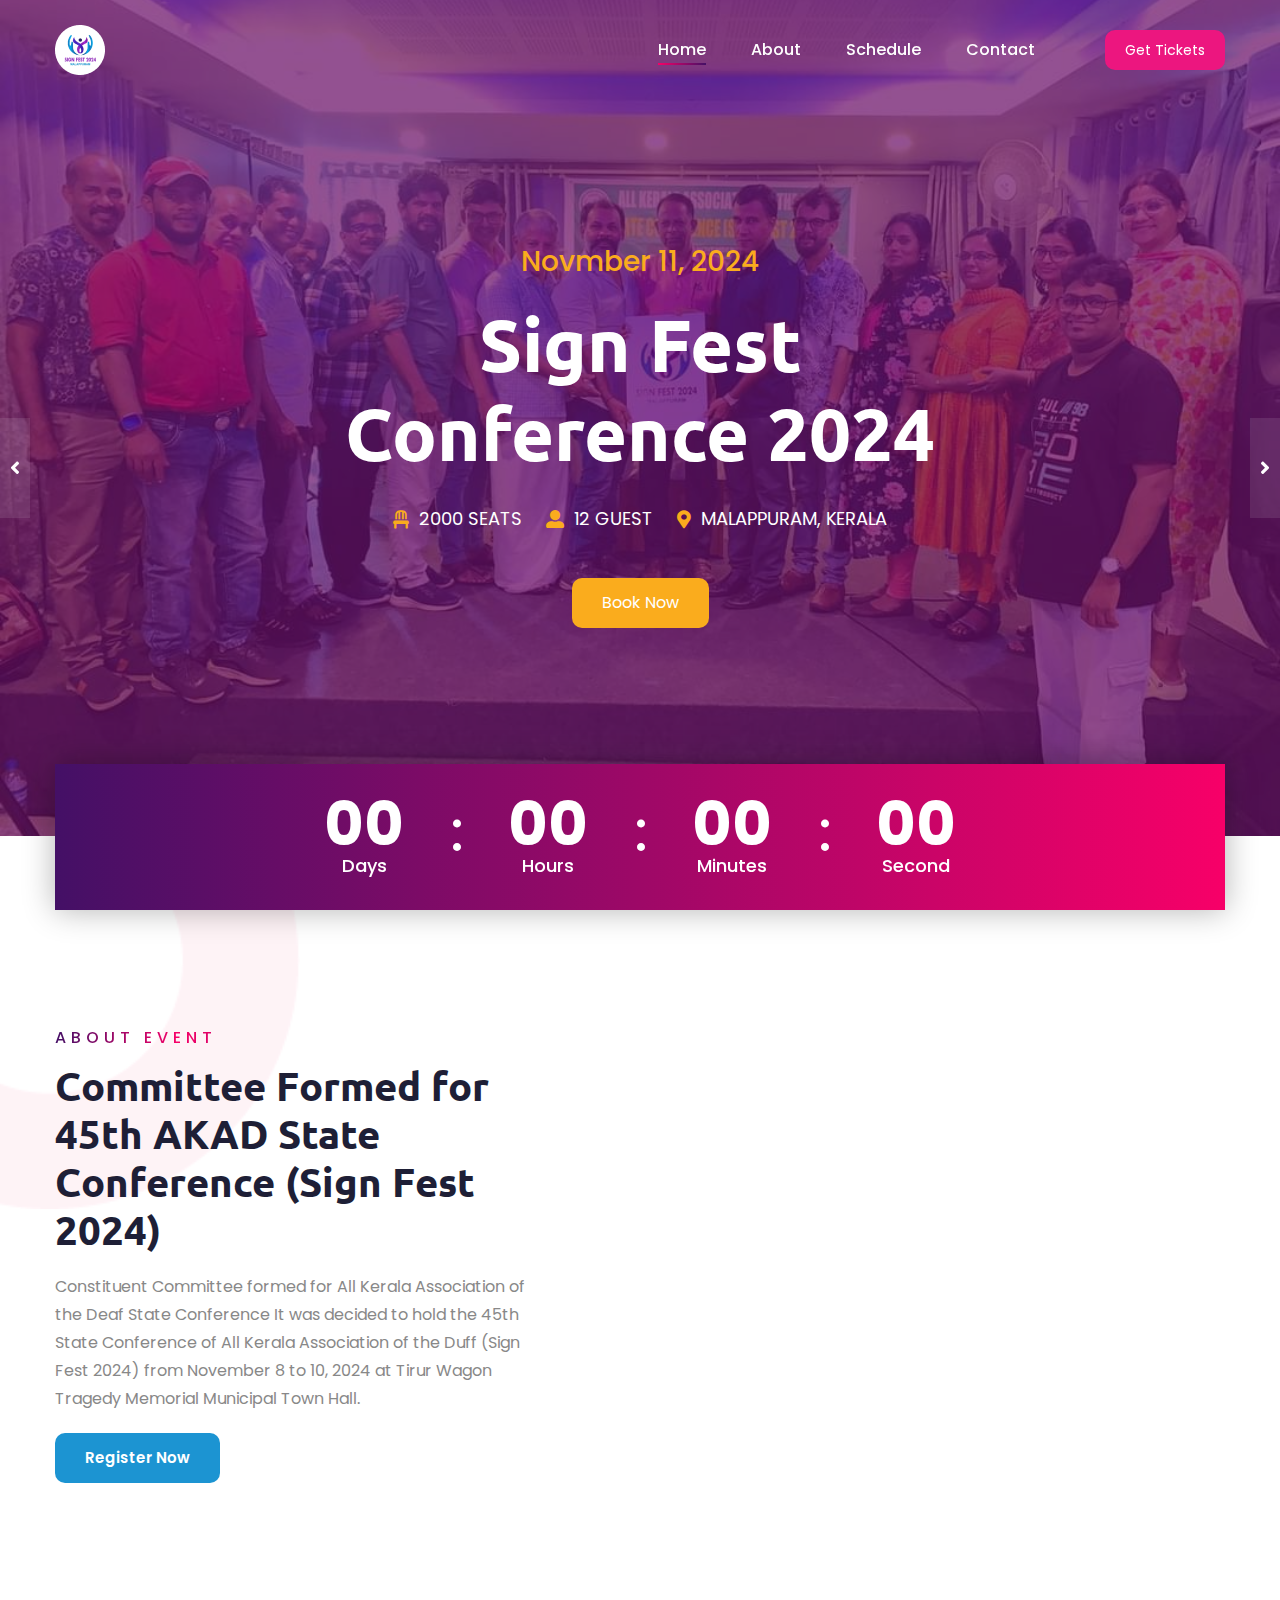
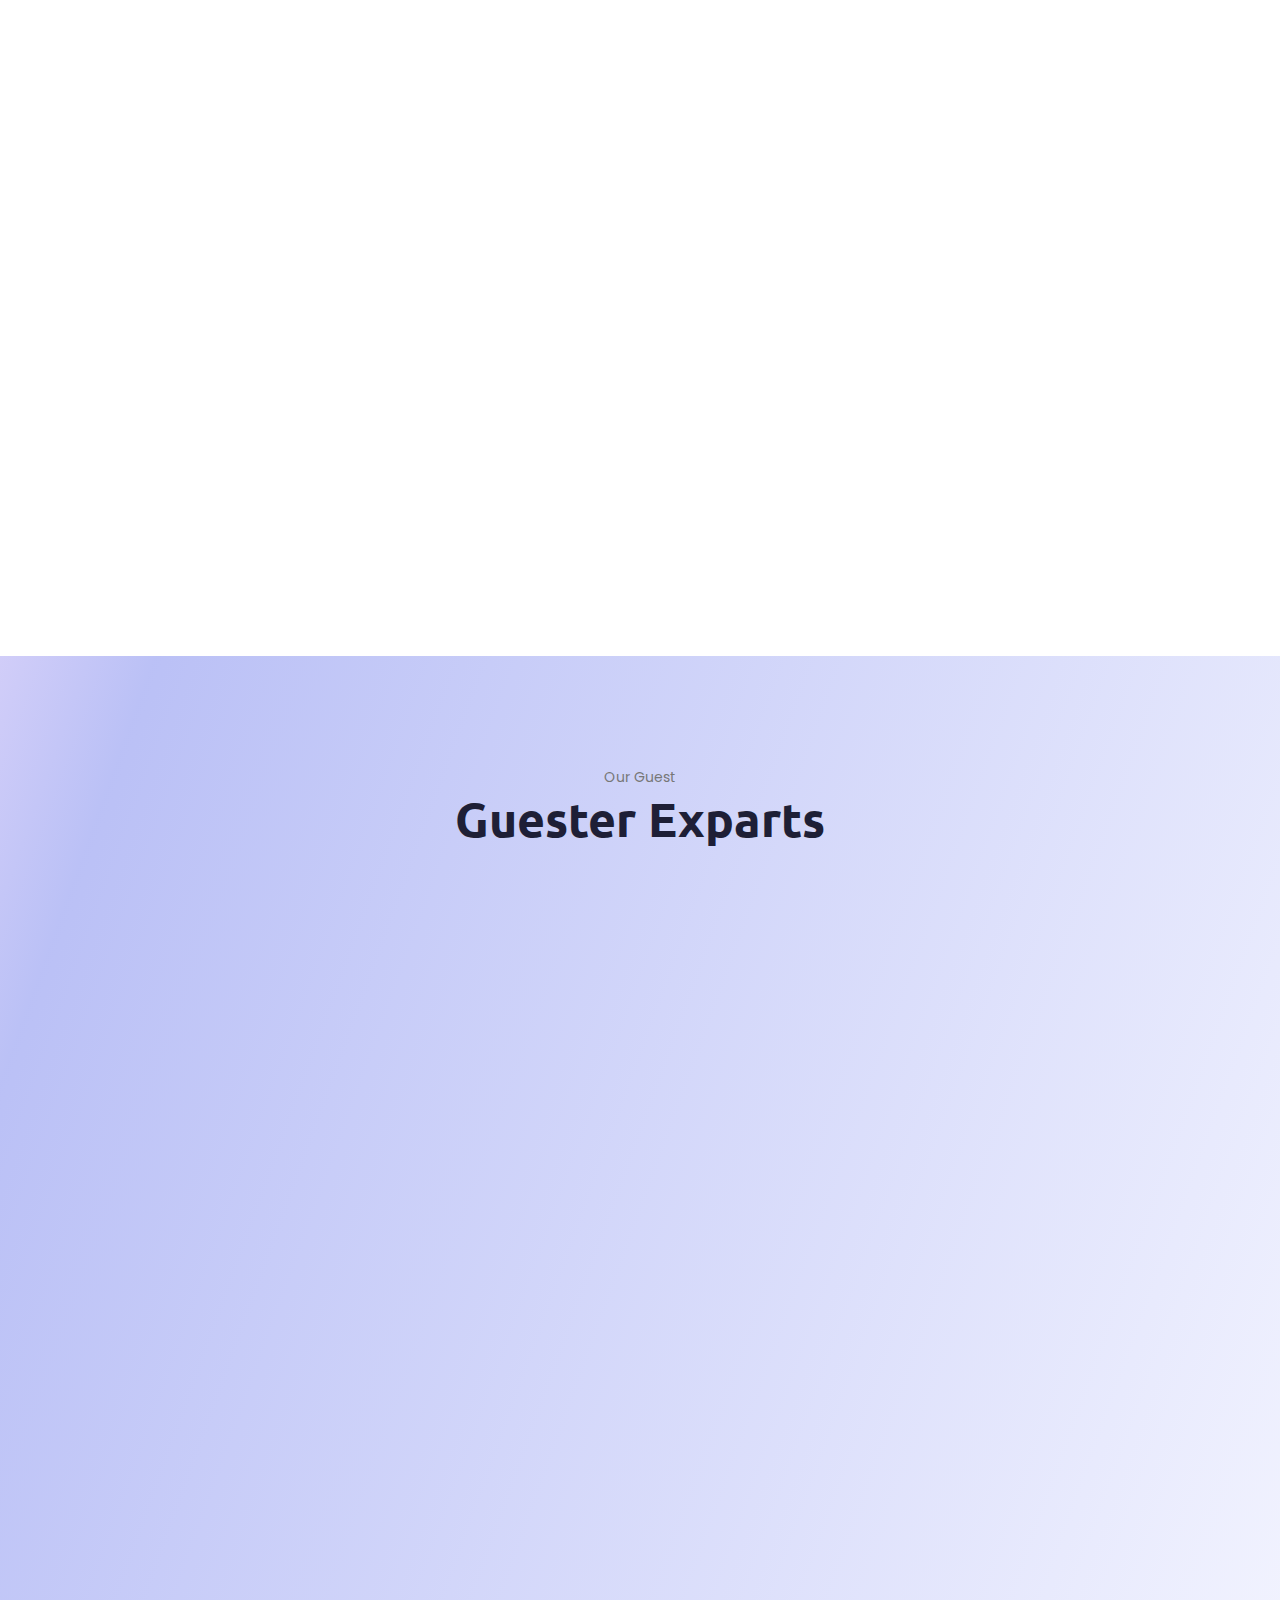
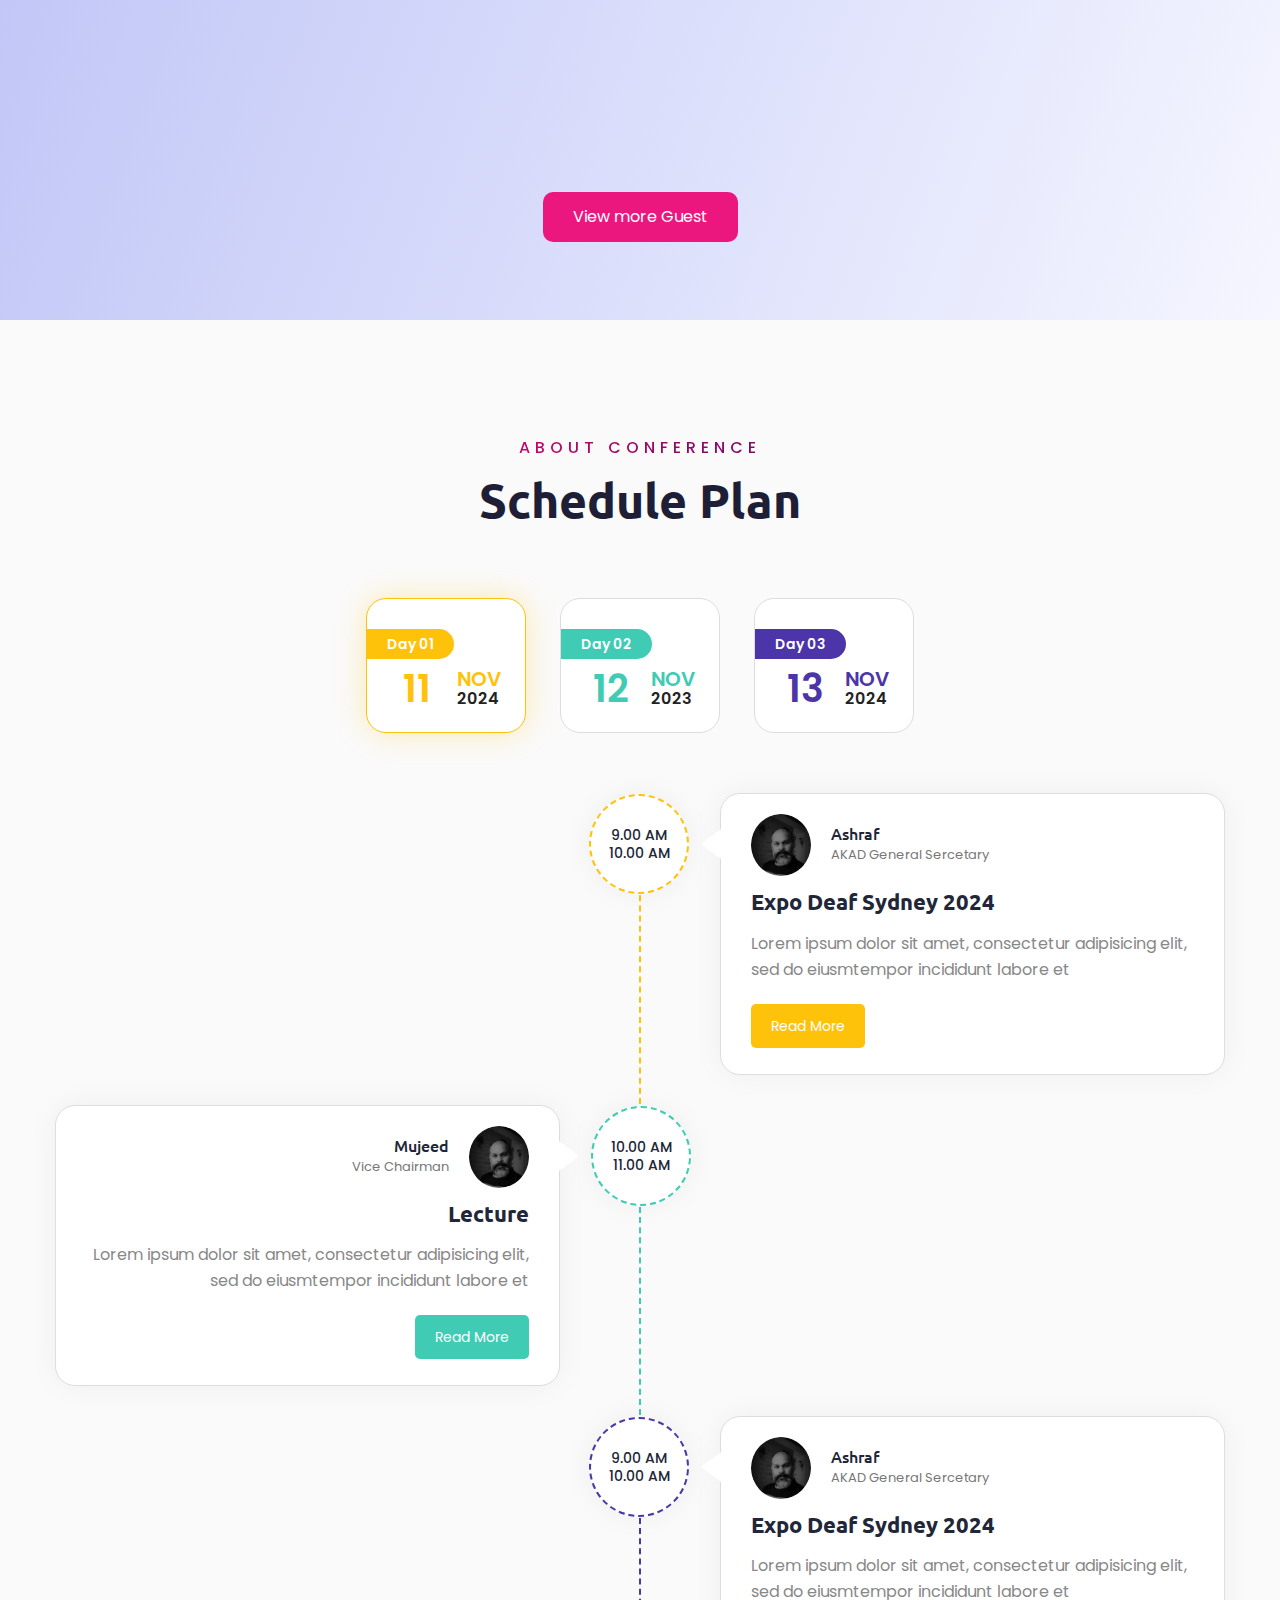
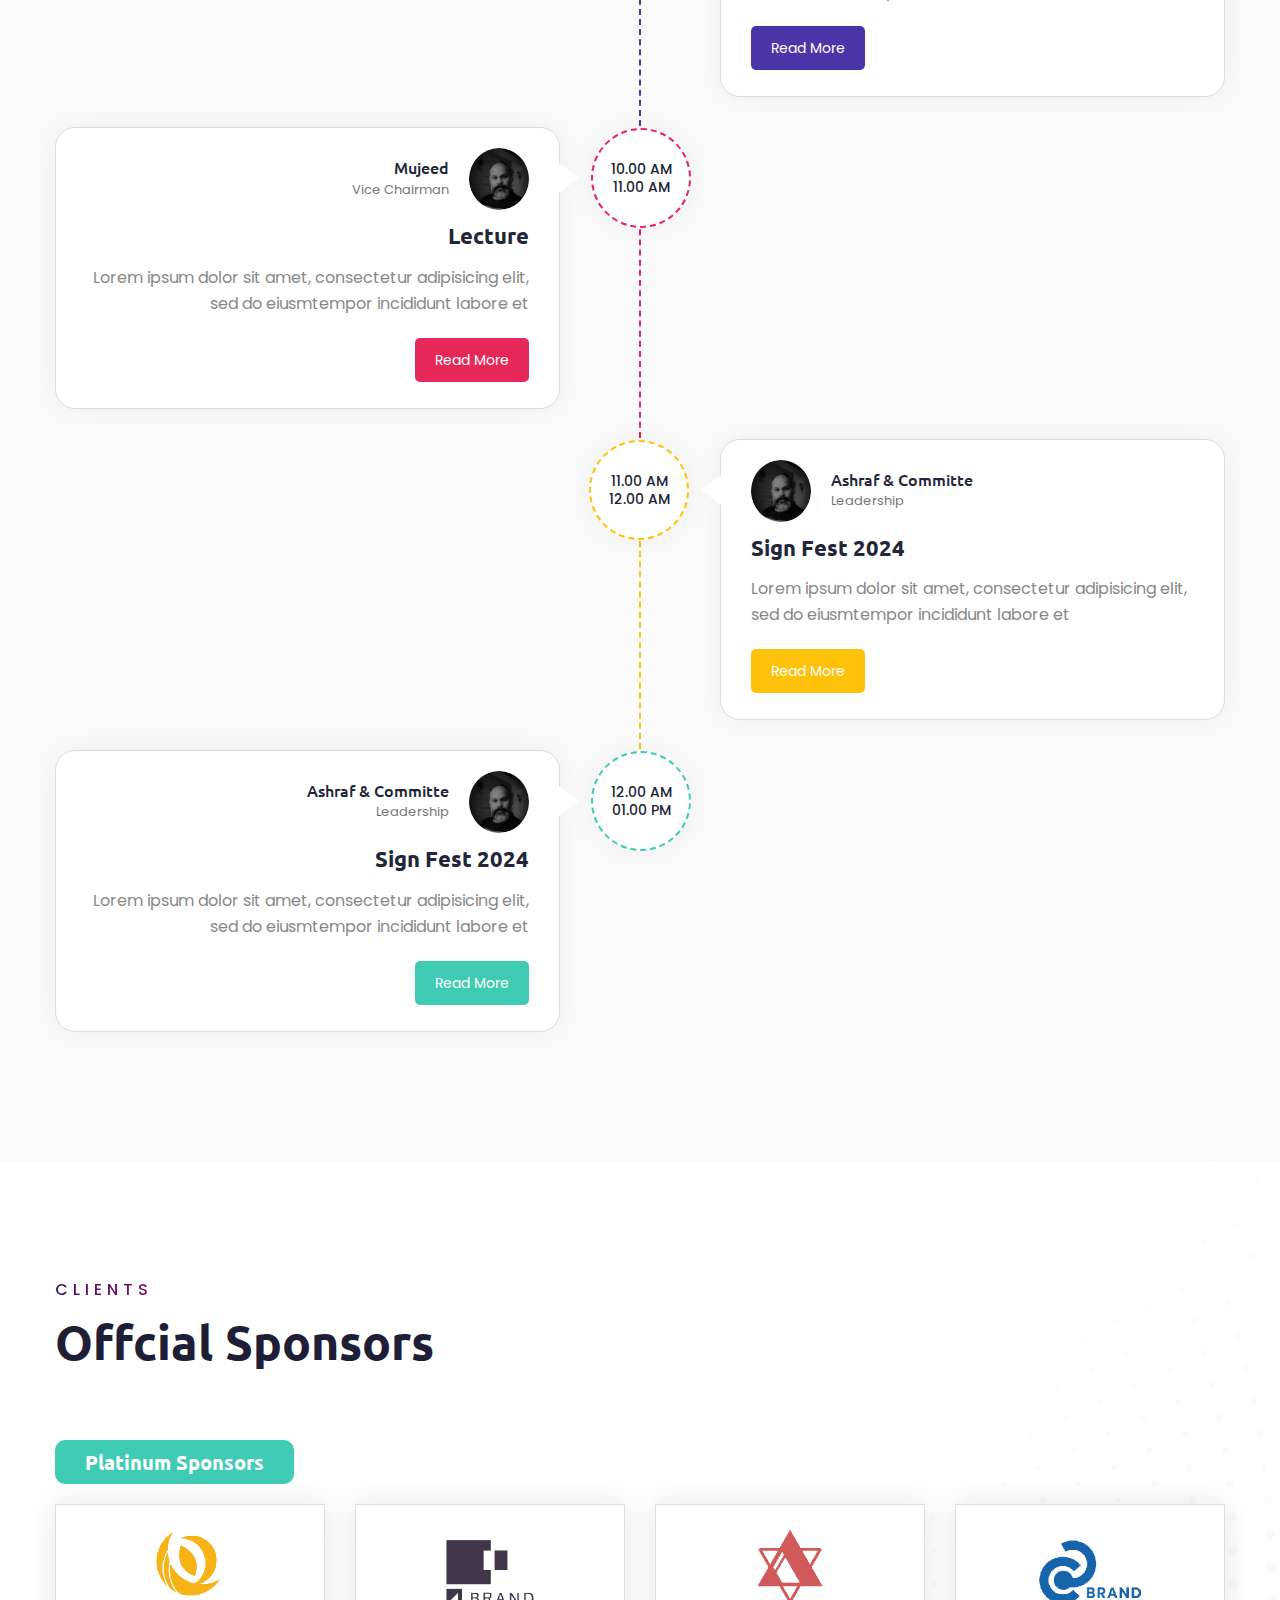
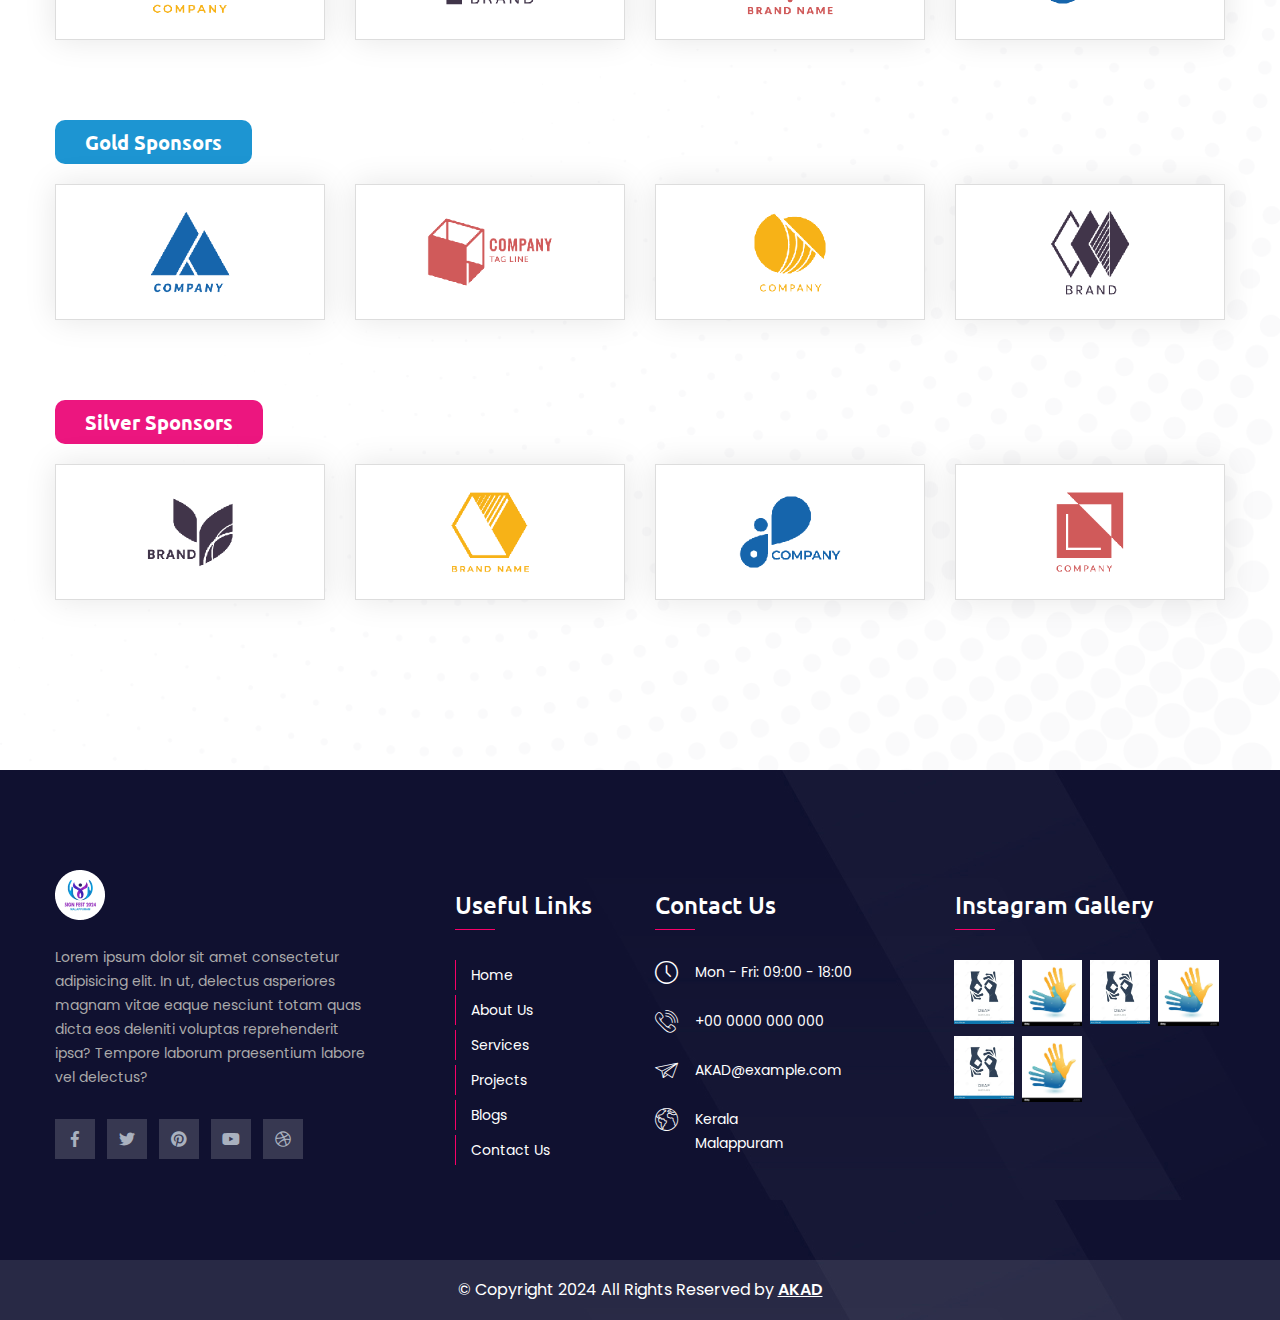
==== commit eaebe50b: "up" ====
--- a/index.html
+++ b/index.html
@@ -496,8 +496,8 @@
             </div>
             <div class="auto-container">
                 <div class="sec-title title-anim centered">
-                    <div class="sec-title_title">Our Speakers</div>
-                    <h2 class="sec-title_heading">Speakers Exparts</h2>
+                    <div class="sec-title_title">Our Guest</div>
+                    <h2 class="sec-title_heading">Guester Exparts</h2>
                 </div>
 
                 <div class="row clearfix">
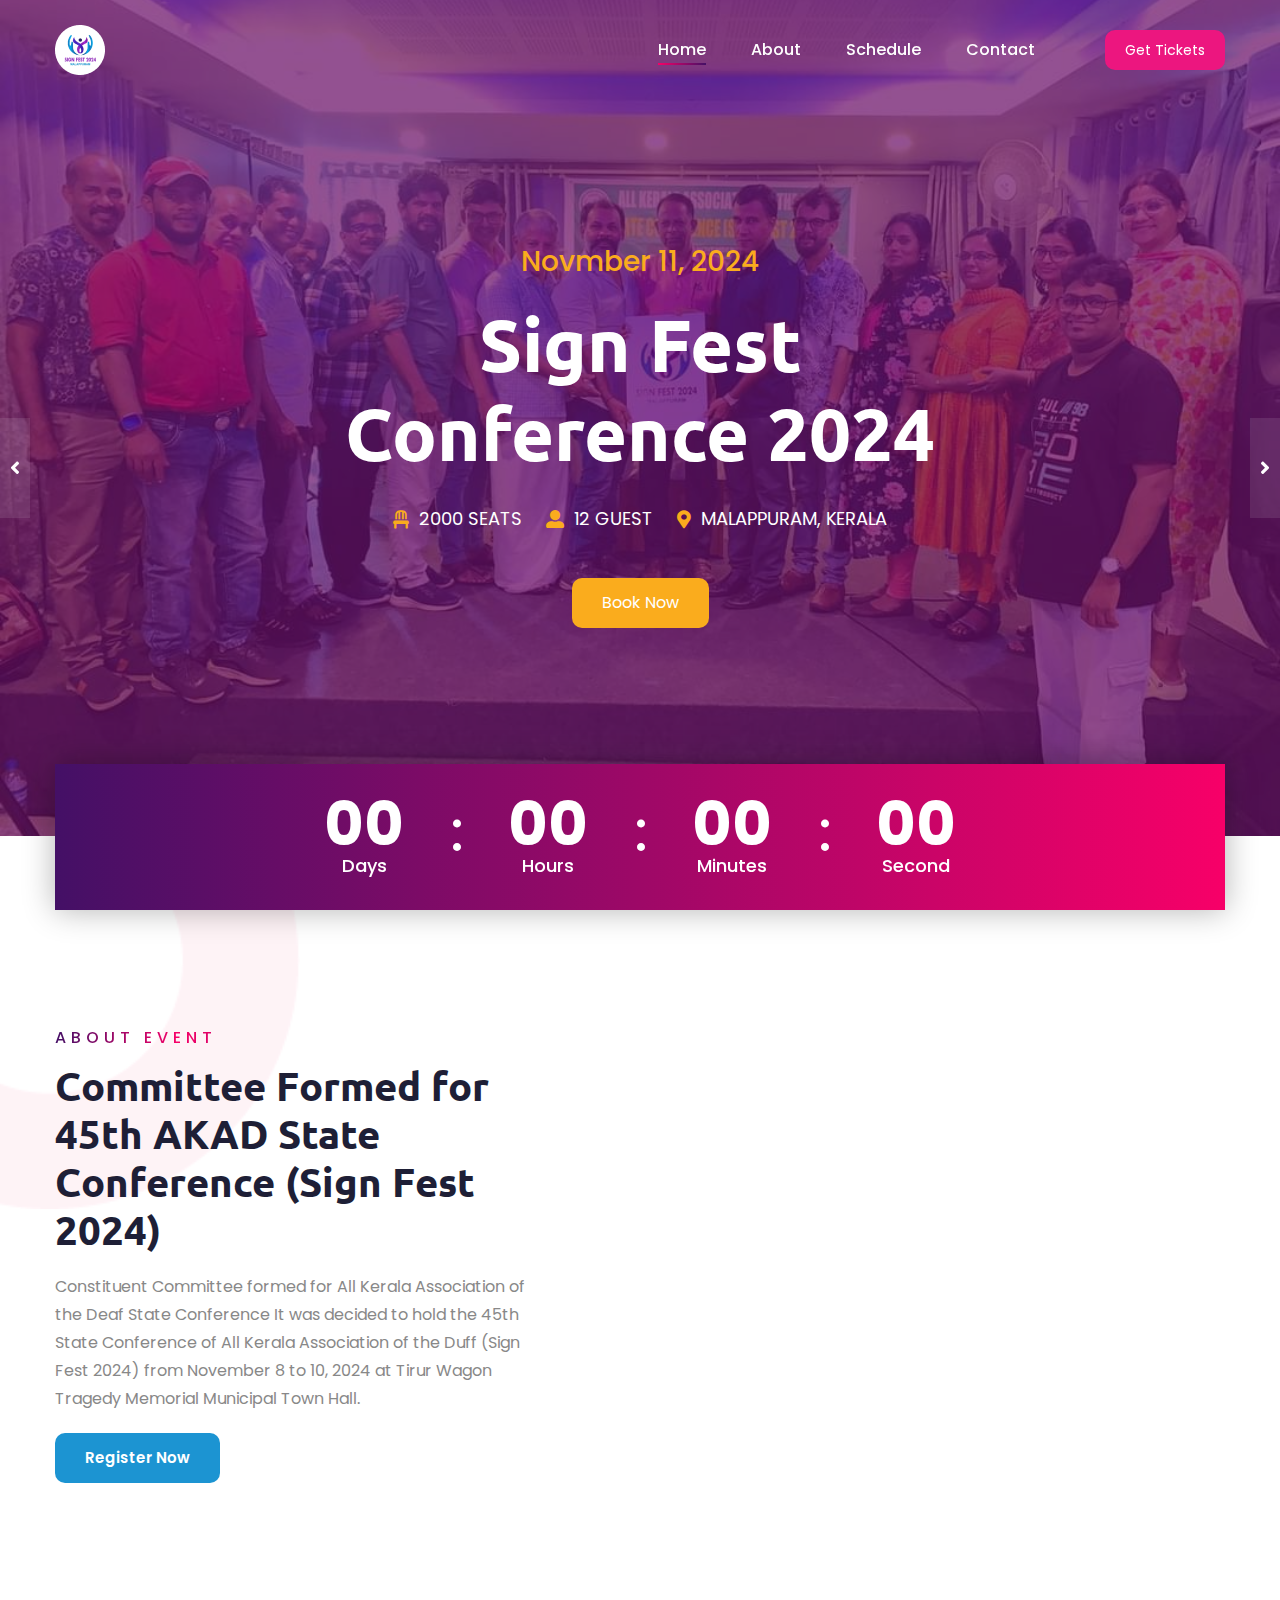
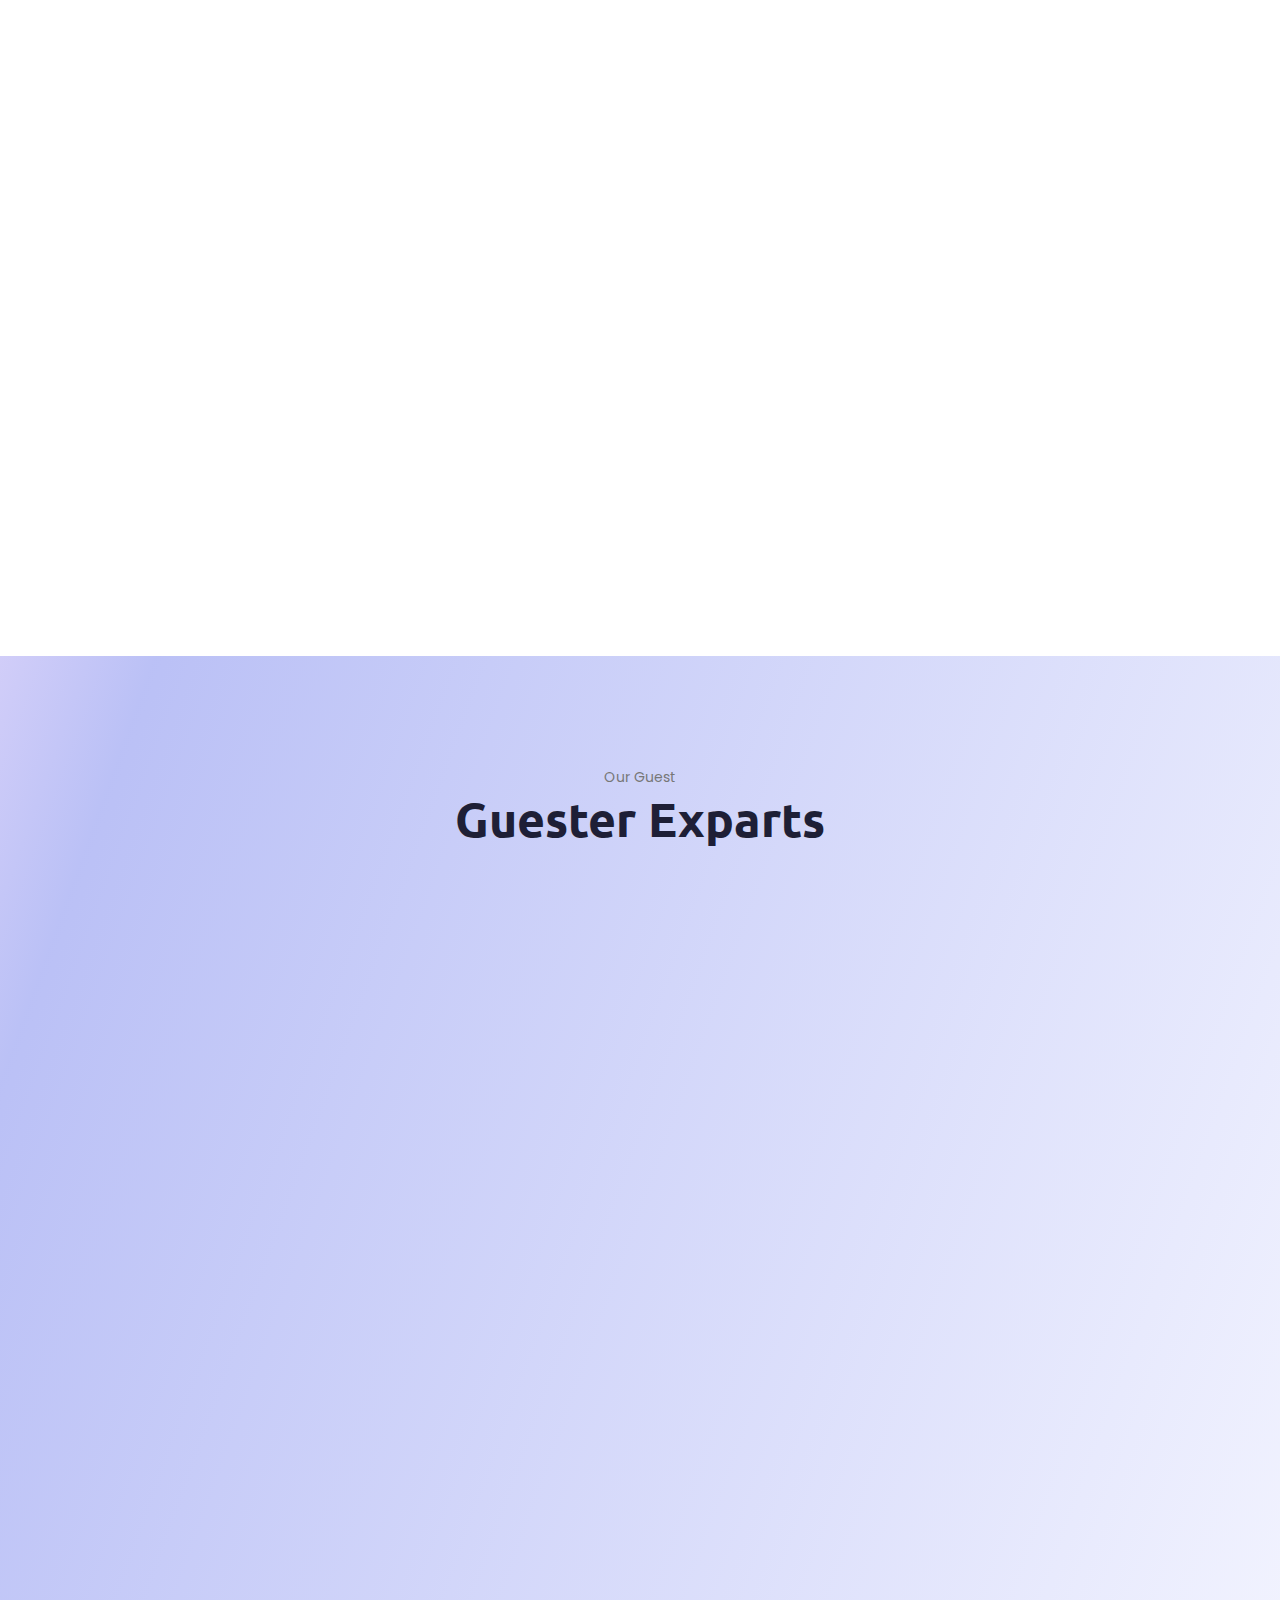
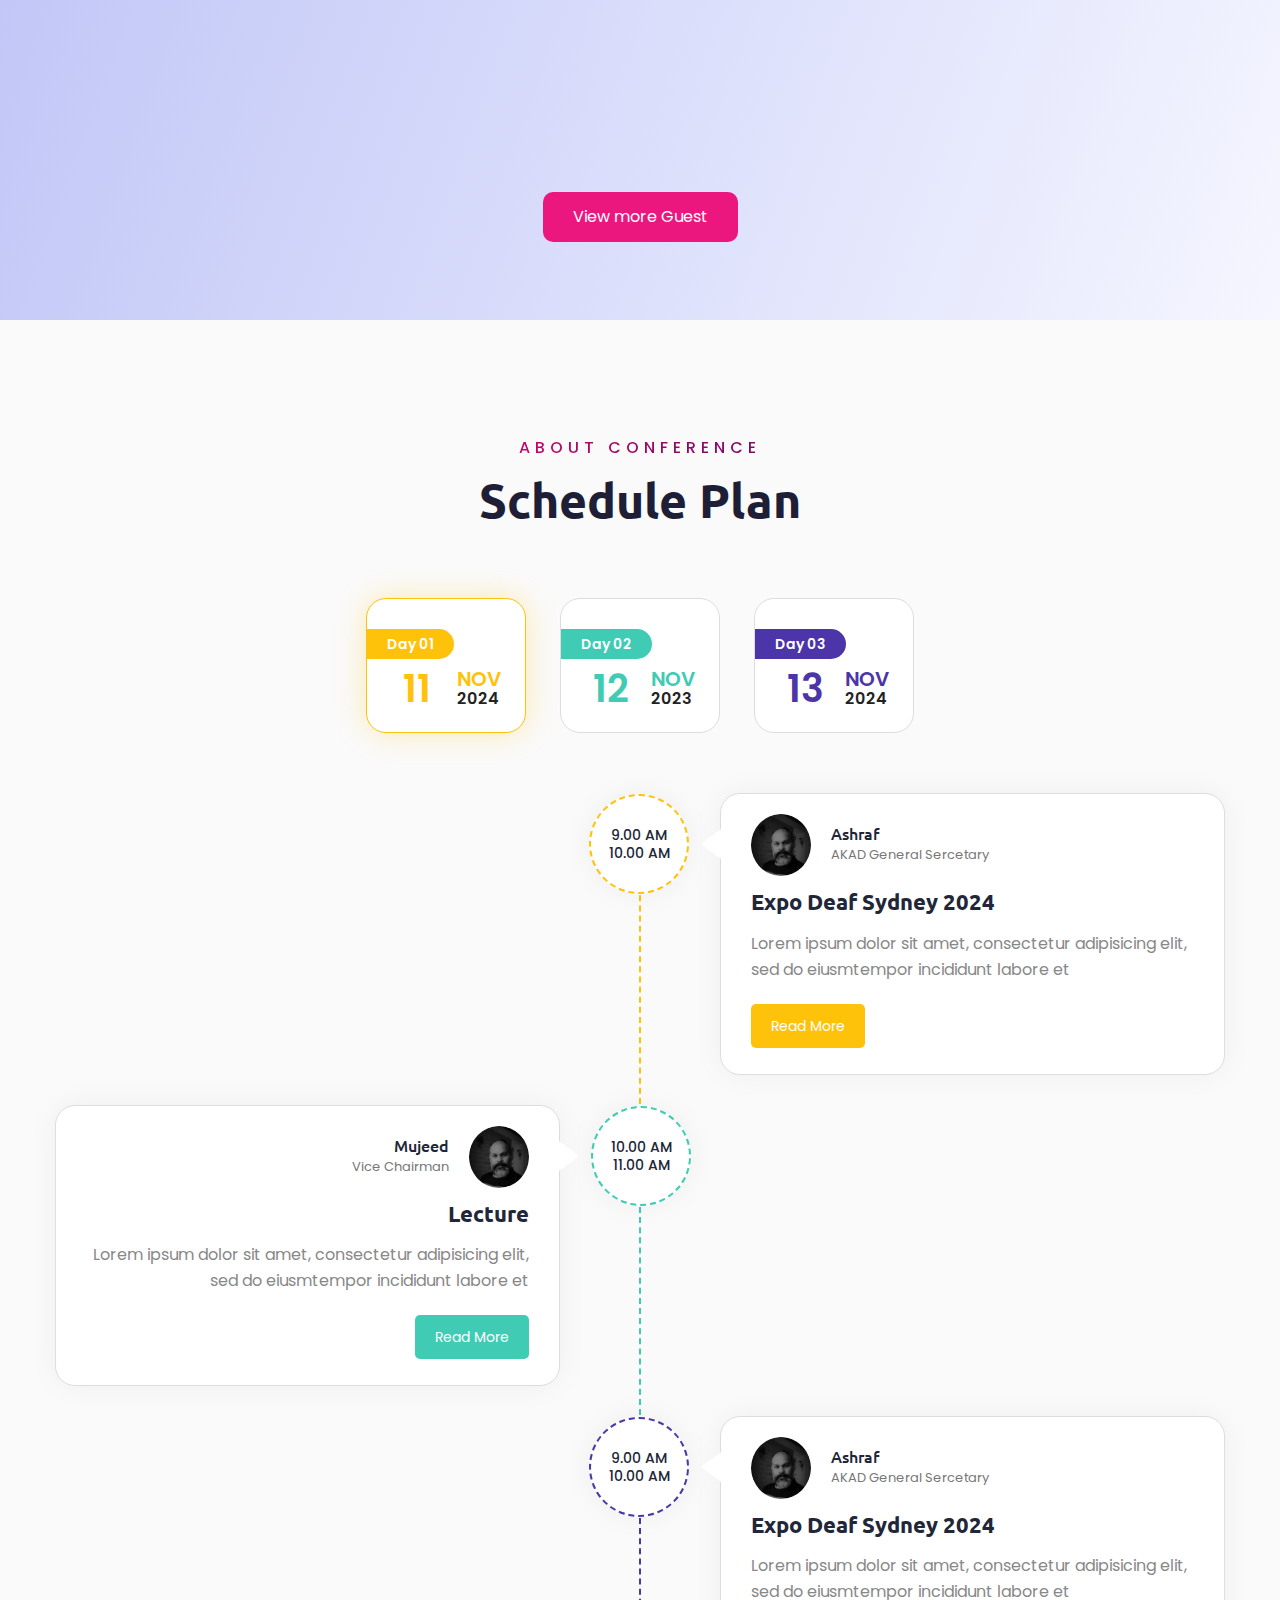
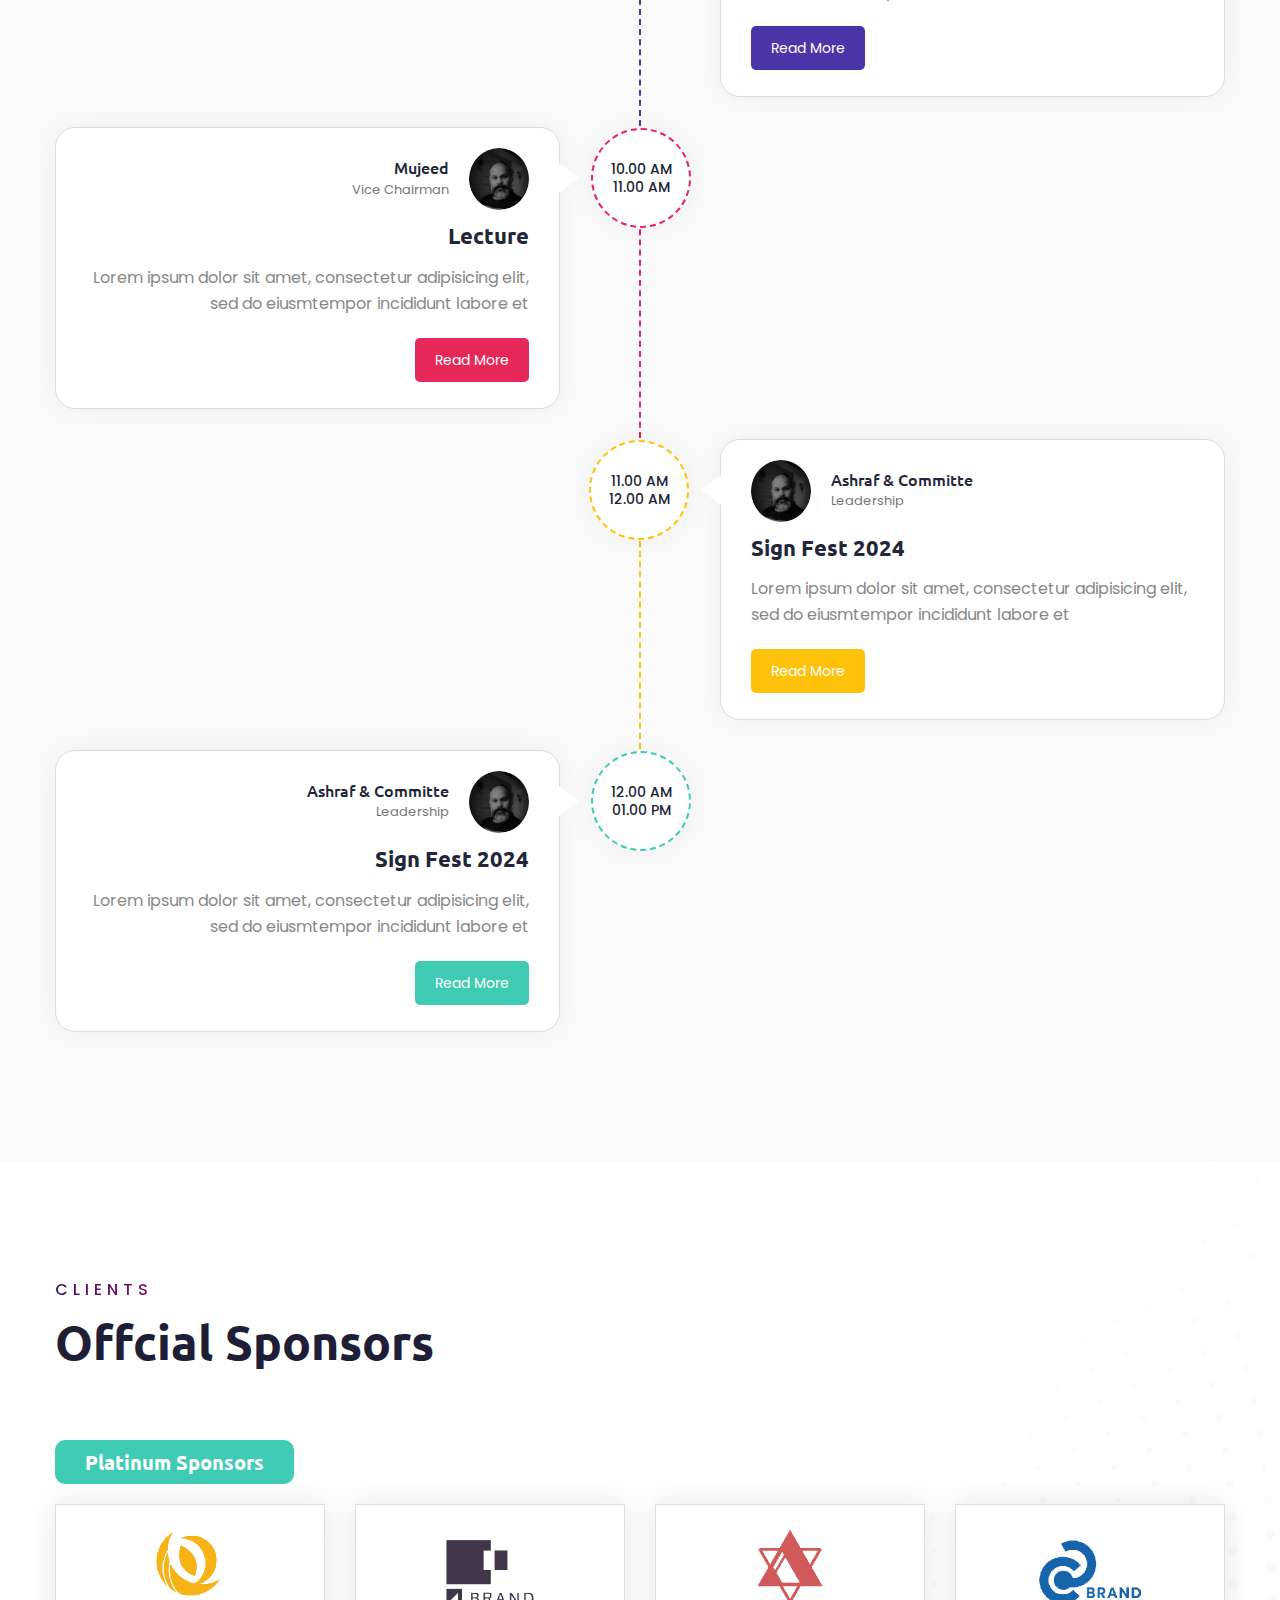
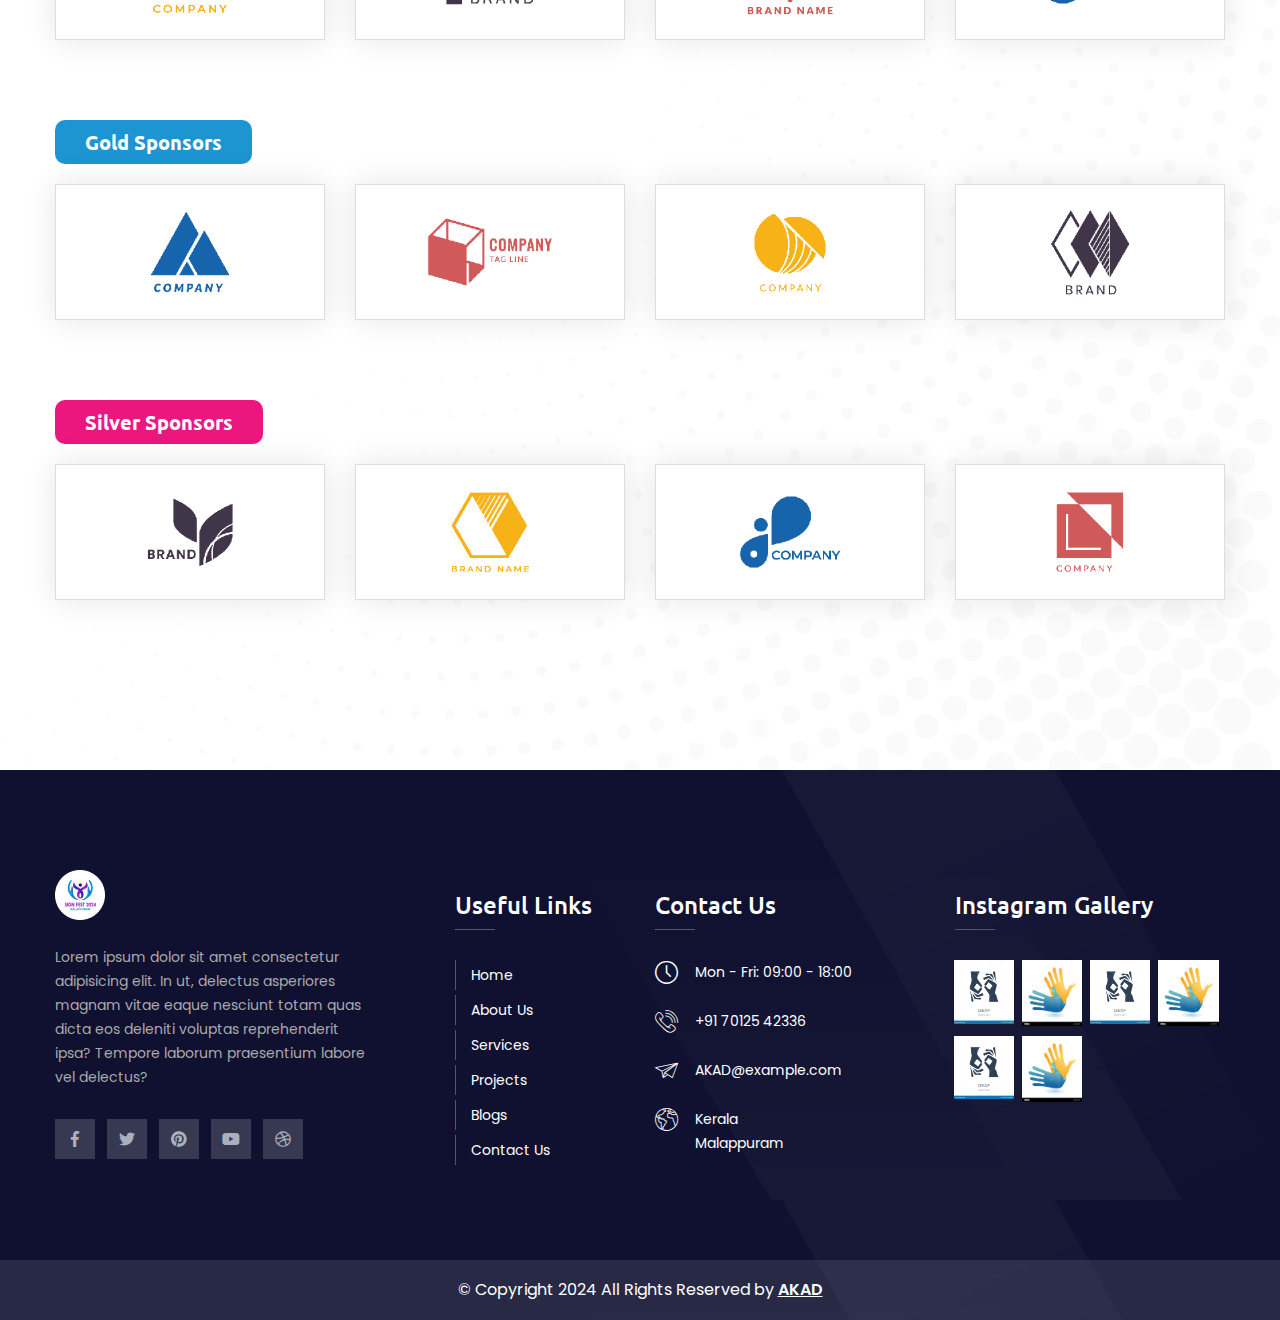
==== commit 6faac8c8: "up" ====
--- a/index.html
+++ b/index.html
@@ -507,7 +507,7 @@
                             data-wow-duration="1500ms">
                             <div class="speaker-block_one-image ">
                                 <img fetchpriority="high" decoding="async" width="270" height="280"
-                                    src="images/ashraf.png"
+                                    src="images/mujeed.png"
                                     class="attachment-conat_270x280 size-conat_270x280 wp-post-image" alt="" />
                                 <div class="speaker-block_one-pattern"
                                     style="background-image:url(images/pattern-5.png)">
@@ -527,12 +527,12 @@
                             </div>
                             <div class="speaker-block_one-content">
                                 <h4 class="speaker-one_title">
-                                    <a href="speakers/patrick-spencer/index.html">
-
-                                        Patrick Spencer
+                                    <a href="#">
+
+                                        Mujib Rahman 
                                     </a>
                                 </h4>
-                                <div class="speaker-one_detail">S&amp;P Analyzer</div>
+                                <div class="speaker-one_detail">Chairman &amp; Finance Committee</div>
                             </div>
                         </div>
                     </div>
@@ -562,12 +562,12 @@
                             </div>
                             <div class="speaker-block_one-content">
                                 <h4 class="speaker-one_title">
-                                    <a href="speakers/patrick-spencer/index.html">
-
-                                        Patrick Spencer
+                                    <a href="#">
+
+                                        Ashraf kunn 
                                     </a>
                                 </h4>
-                                <div class="speaker-one_detail">S&amp;P Analyzer</div>
+                                <div class="speaker-one_detail">General Sercetary &amp;P Leadership</div>
                             </div>
                         </div>
                     </div>
@@ -597,12 +597,12 @@
                             </div>
                             <div class="speaker-block_one-content">
                                 <h4 class="speaker-one_title">
-                                    <a href="speakers/patrick-spencer/index.html">
-
-                                        Patrick Spencer
+                                    <a href="#">
+
+                                        Name 
                                     </a>
                                 </h4>
-                                <div class="speaker-one_detail">S&amp;P Analyzer</div>
+                                <div class="speaker-one_detail">S&amp;P Leadership</div>
                             </div>
                         </div>
                     </div>
@@ -632,12 +632,12 @@
                             </div>
                             <div class="speaker-block_one-content">
                                 <h4 class="speaker-one_title">
-                                    <a href="speakers/patrick-spencer/index.html">
-
-                                        Patrick Spencer
+                                    <a href="#">
+
+                                        Name 
                                     </a>
                                 </h4>
-                                <div class="speaker-one_detail">S&amp;P Analyzer</div>
+                                <div class="speaker-one_detail">S&amp;P Leadership</div>
                             </div>
                         </div>
                     </div>
@@ -667,12 +667,12 @@
                             </div>
                             <div class="speaker-block_one-content">
                                 <h4 class="speaker-one_title">
-                                    <a href="speakers/patrick-spencer/index.html">
-
-                                        Patrick Spencer
+                                    <a href="#">
+
+                                        Name 
                                     </a>
                                 </h4>
-                                <div class="speaker-one_detail">S&amp;P Analyzer</div>
+                                <div class="speaker-one_detail">S&amp;P Leadership</div>
                             </div>
                         </div>
                     </div>
@@ -702,12 +702,12 @@
                             </div>
                             <div class="speaker-block_one-content">
                                 <h4 class="speaker-one_title">
-                                    <a href="speakers/patrick-spencer/index.html">
-
-                                        Patrick Spencer
+                                    <a href="#">
+
+                                        Name 
                                     </a>
                                 </h4>
-                                <div class="speaker-one_detail">S&amp;P Analyzer</div>
+                                <div class="speaker-one_detail">S&amp;P Leadership</div>
                             </div>
                         </div>
                     </div>
@@ -737,12 +737,12 @@
                             </div>
                             <div class="speaker-block_one-content">
                                 <h4 class="speaker-one_title">
-                                    <a href="speakers/patrick-spencer/index.html">
-
-                                        Patrick Spencer
+                                    <a href="#">
+
+                                        Name 
                                     </a>
                                 </h4>
-                                <div class="speaker-one_detail">S&amp;P Analyzer</div>
+                                <div class="speaker-one_detail">S&amp;P Leadership</div>
                             </div>
                         </div>
                     </div>
@@ -772,12 +772,12 @@
                             </div>
                             <div class="speaker-block_one-content">
                                 <h4 class="speaker-one_title">
-                                    <a href="speakers/patrick-spencer/index.html">
-
-                                        Patrick Spencer
+                                    <a href="#">
+
+                                        Name 
                                     </a>
                                 </h4>
-                                <div class="speaker-one_detail">S&amp;P Analyzer</div>
+                                <div class="speaker-one_detail">S&amp;P Leadership</div>
                             </div>
                         </div>
                     </div>
@@ -1956,7 +1956,7 @@
 
                                                     <span class="icon flaticon-phone"></span>
 
-                                                    <div class="text"><a href="tel:+1-345-5678-77">+00 0000 000 000</a>
+                                                    <div class="text"><a href="tel:+1-345-5678-77">+91 70125 42336</a>
                                                     </div>
 
                                                 </li>
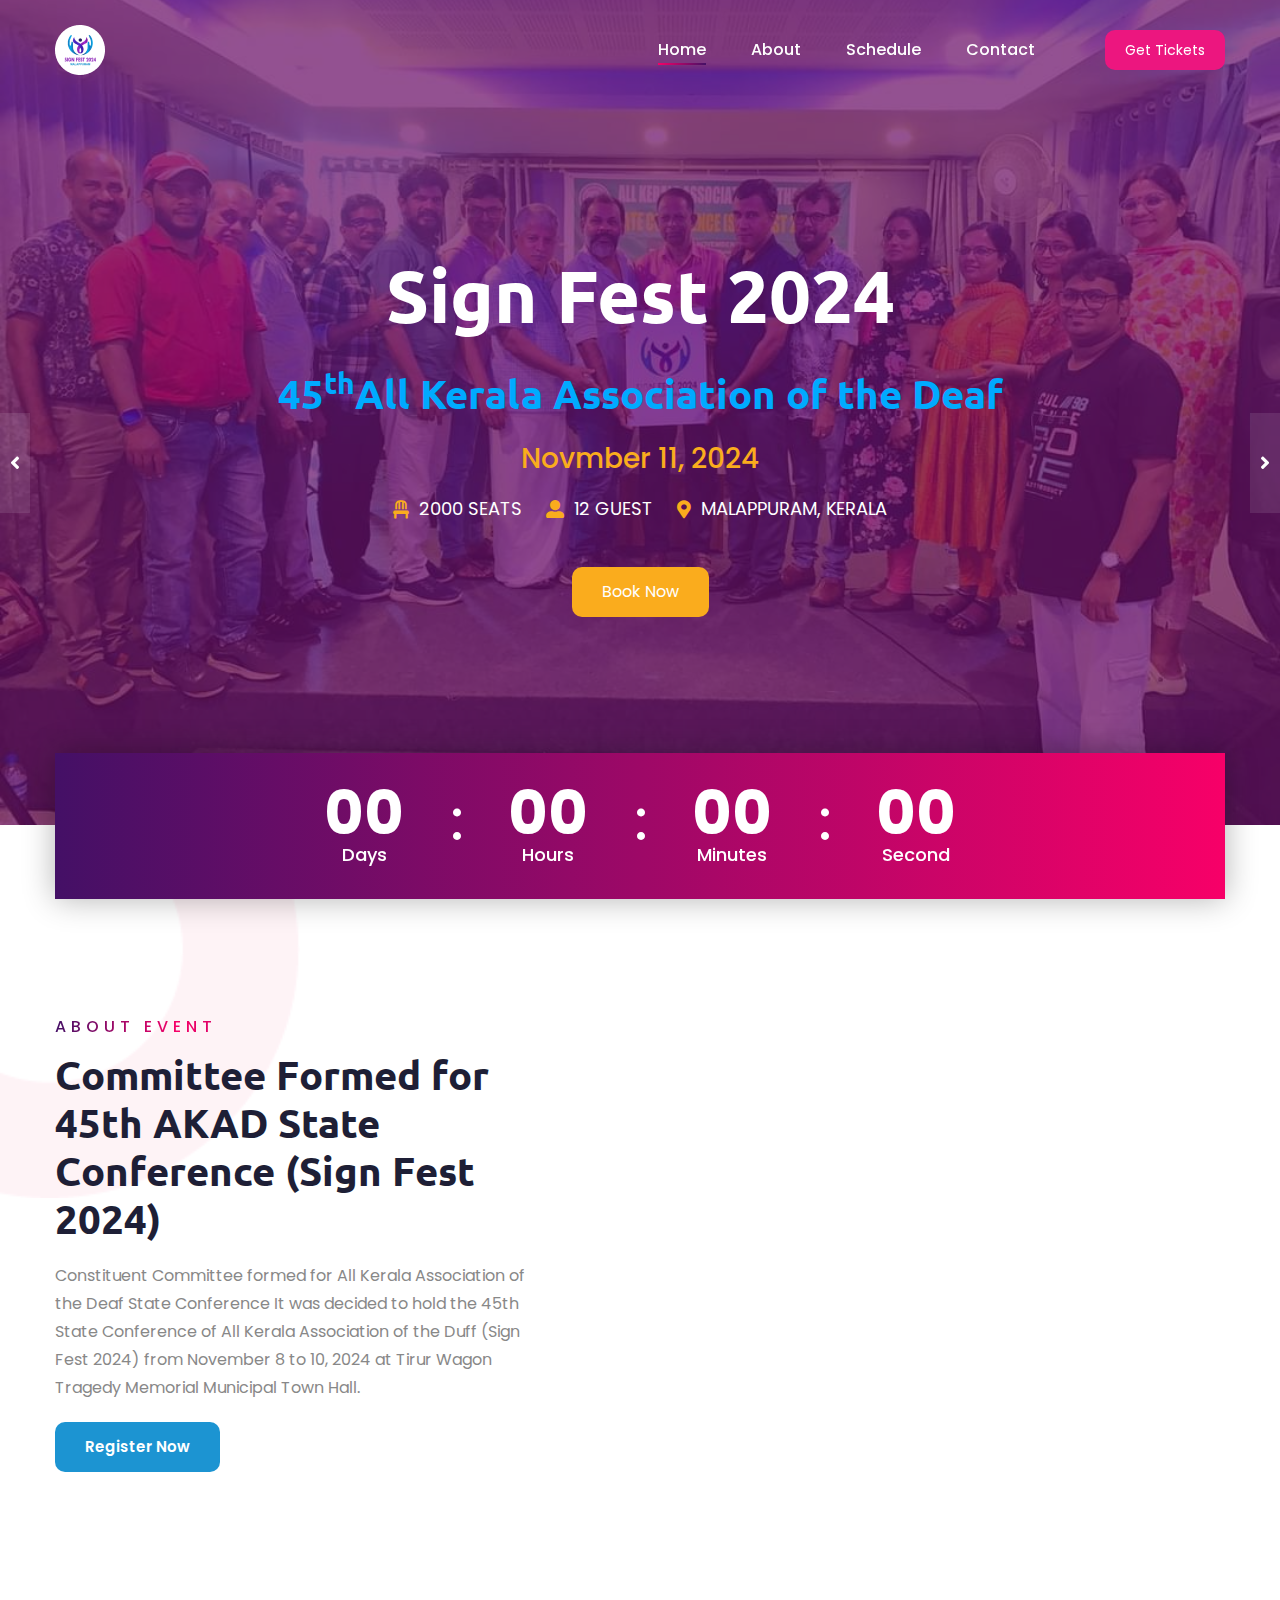
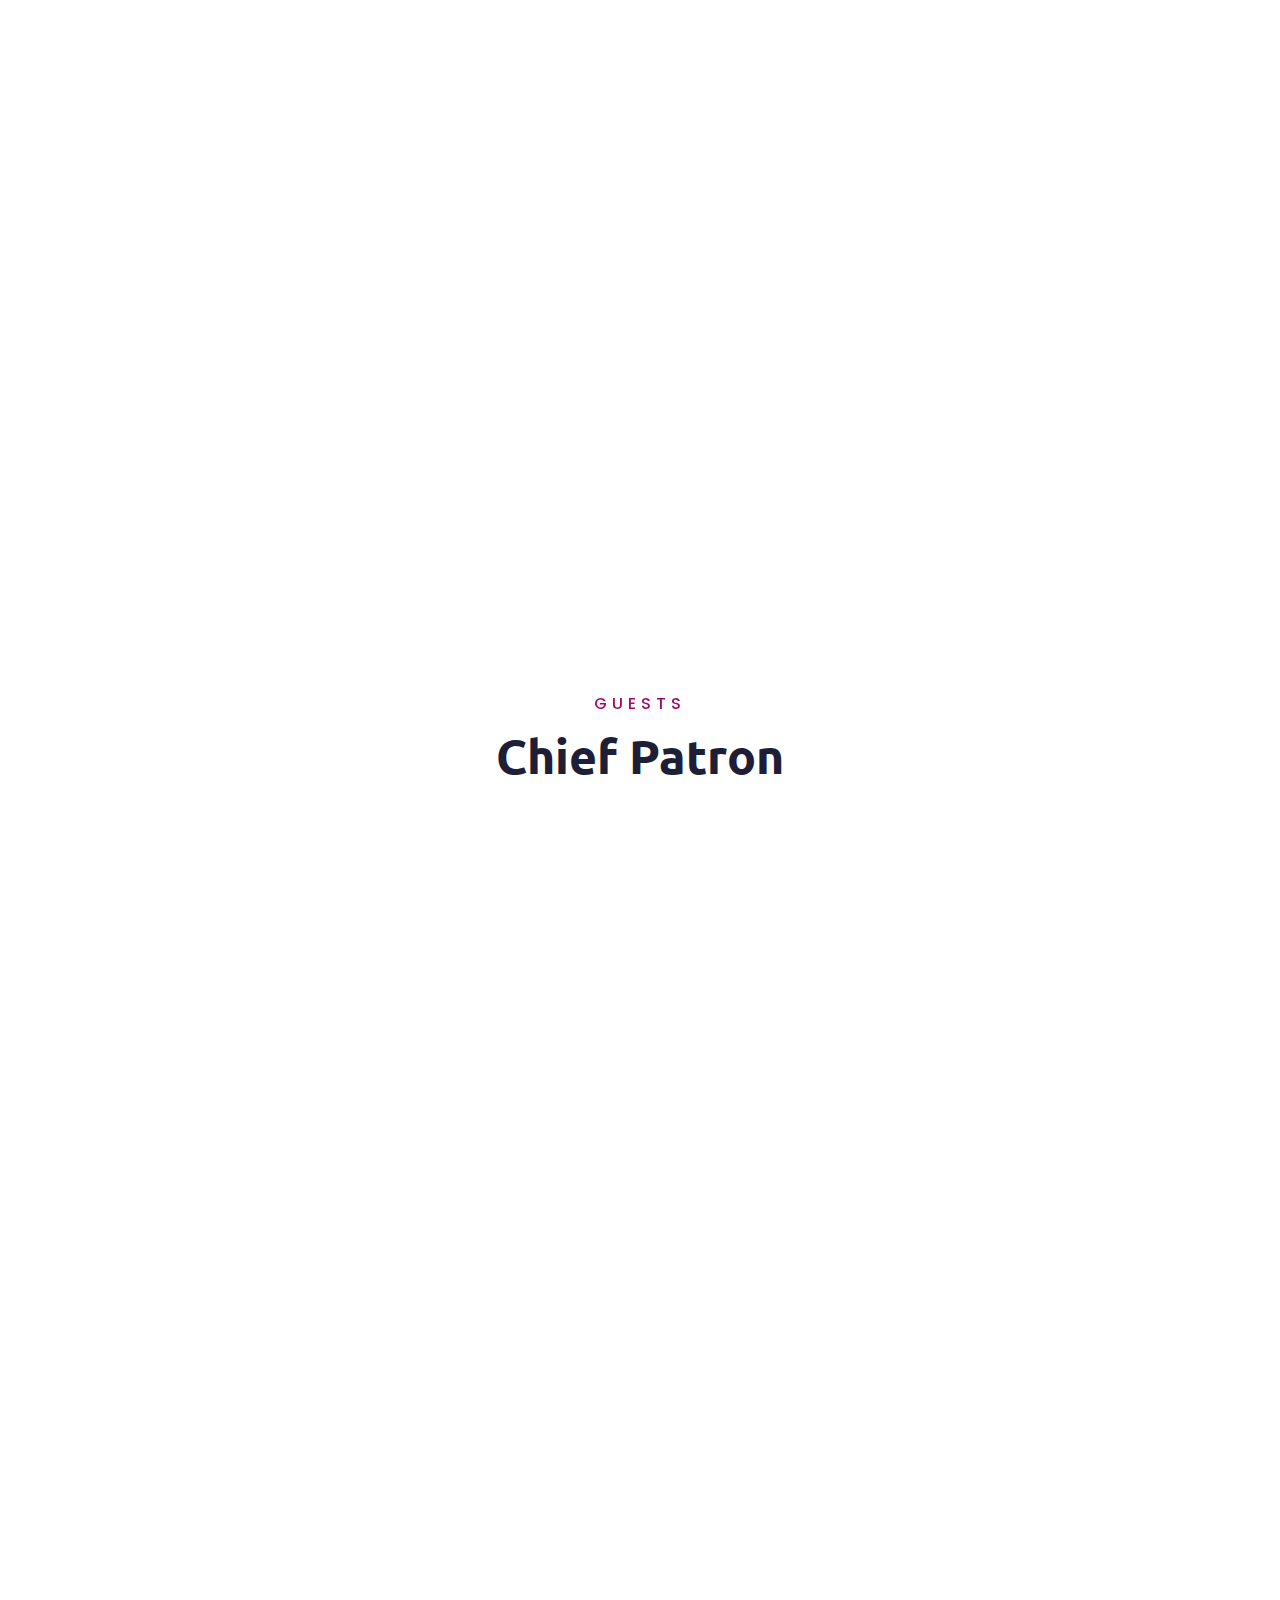
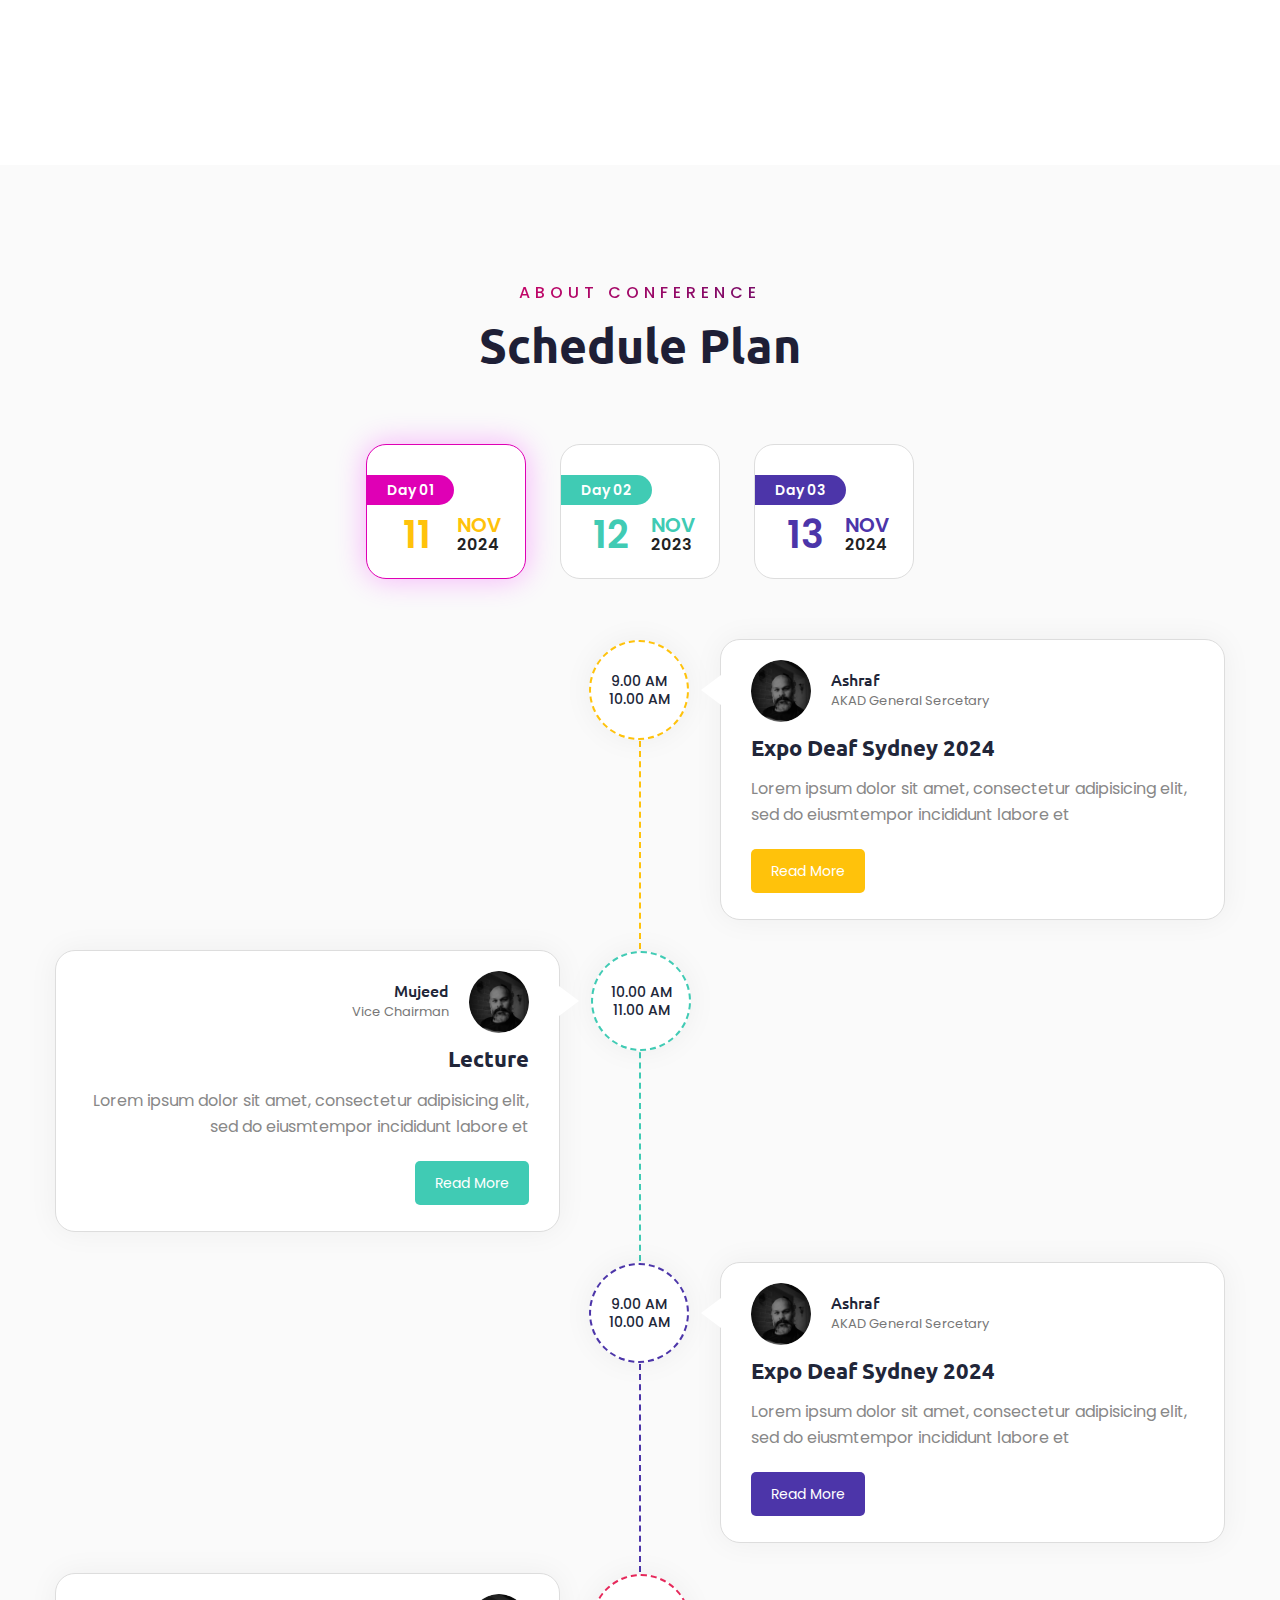
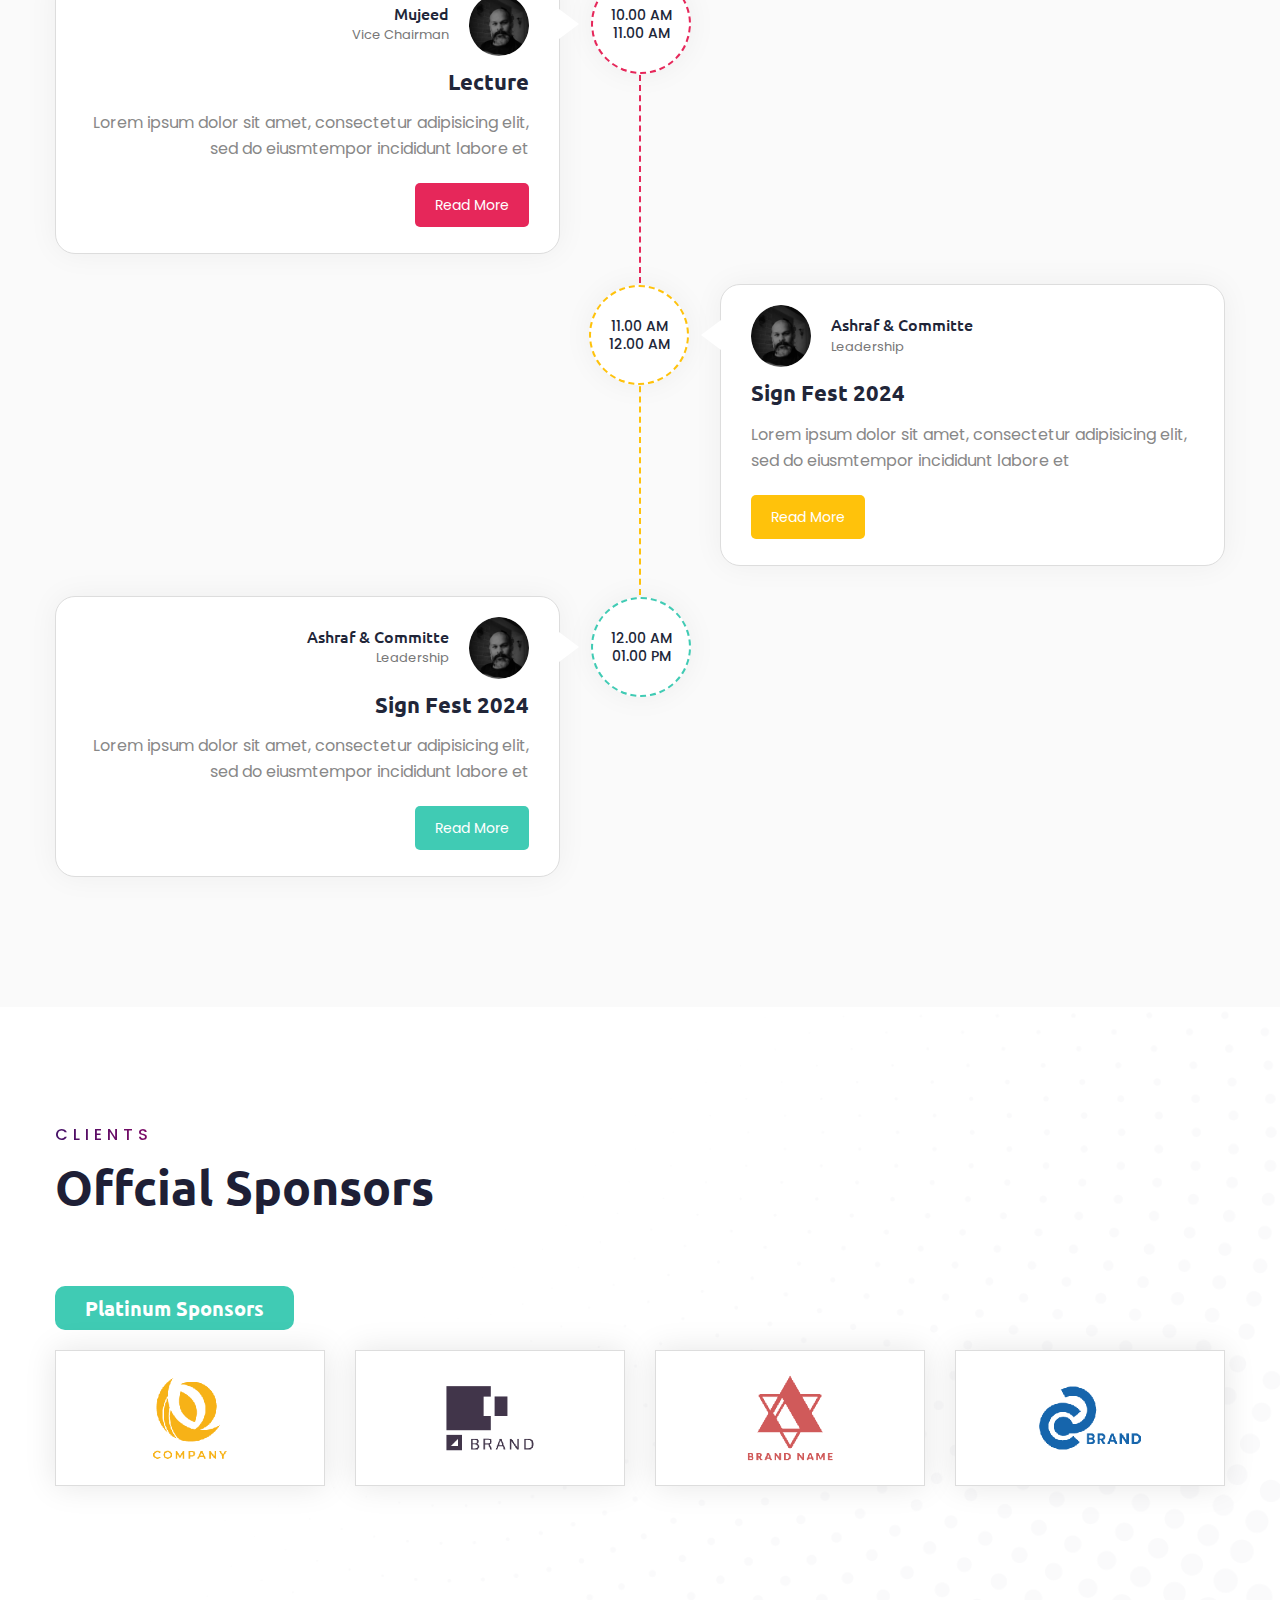
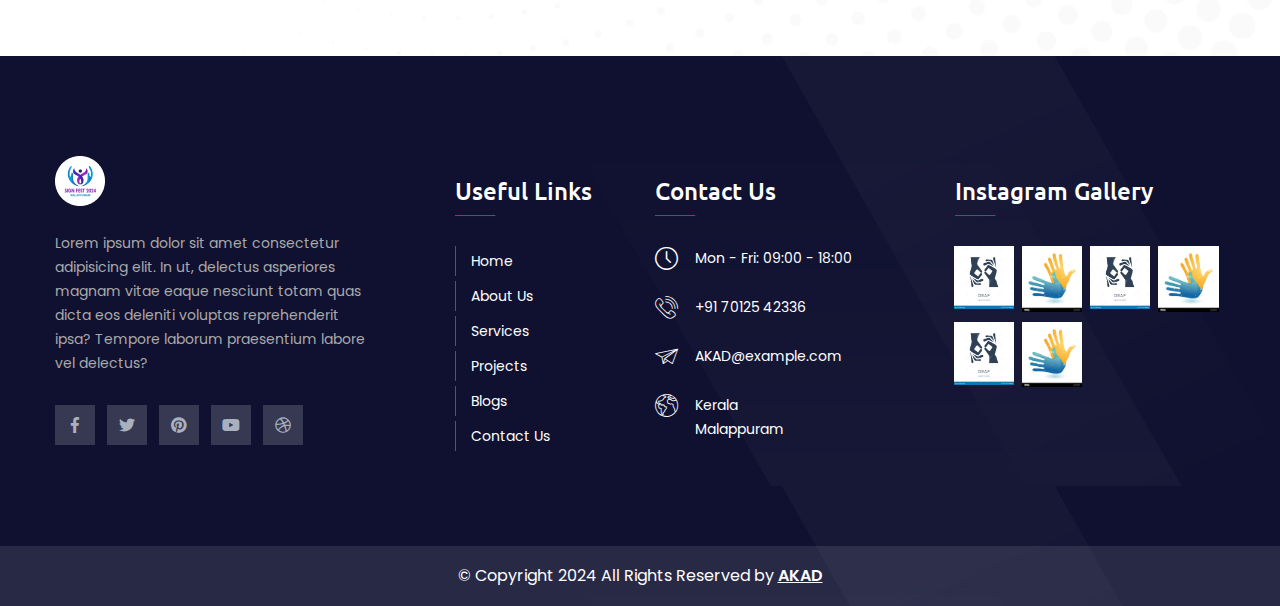
==== commit 9e2f55cd: "up" ====
--- a/index.html
+++ b/index.html
@@ -184,9 +184,10 @@
 
                         <div class="content-box">
 
+                            
+                            <h2> Sign Fest 2024</h2>
+                            <h3>45<sup>th</sup>All Kerala Association of the Deaf</h3>
                             <span class="title">Novmber 11, 2024</span>
-
-                            <h2> Sign Fest <br>Conference 2024</h2>
 
                             <ul class="info-list">
 
@@ -217,17 +218,18 @@
 
                         <div class="content-box">
 
+                            
+                            <h2> Sign Fest 2024</h2>
+                            <h3>45<sup>th</sup>All Kerala Association of the Deaf</h3>
                             <span class="title">Novmber 11, 2024</span>
 
-                            <h2> Sign Fest <br>Conference 2024</h2>
-
                             <ul class="info-list">
 
                                 <li><span class="icon fa fa-chair"></span> 2000 Seats</li>
 
-                                <li><span class="icon fa fa-user-alt"></span> 12 GUEST</li>
-
-                                <li><span class="icon fa fa-map-marker-alt"></span> Kerala</li>
+                                <li><span class="icon fa fa-user-alt"></span> 12 Guest</li>
+
+                                <li><span class="icon fa fa-map-marker-alt"></span> Malappuram, Kerala </li>
 
                             </ul>
 
@@ -378,9 +380,9 @@
 
                             <div class="sec-title">
 
-                                <span class="title">Features</span>
-
-                                <h2>Our Feature</h2>
+                                <span class="title">Exhibition</span>
+
+                                <h2>Our Exhibition</h2>
 
                             </div>
 
@@ -398,7 +400,7 @@
 
                             <div class="icon-box"><span class="icon flaticon-search"></span></div>
 
-                            <h4><a href="https://expert-themes.com/support/ticket/7690">Great Speakers</a></h4>
+                            <h4><a href="https://expert-themes.com/support/ticket/7690">Arts Competitions</a></h4>
 
                             <div class="text">Dolor sit amet consectetur elit sed do eiusmod tempor incd.</div>
 
@@ -416,7 +418,7 @@
 
                             <div class="icon-box"><span class="icon flaticon-search"></span></div>
 
-                            <h4><a href="https://expert-themes.com/support/ticket/7690">Experience</a></h4>
+                            <h4><a href="https://expert-themes.com/support/ticket/7690">Seminar/Workshops</a></h4>
 
                             <div class="text">Dolor sit amet consectetur elit sed do eiusmod tempor incd.</div>
 
@@ -434,7 +436,7 @@
 
                             <div class="icon-box"><span class="icon flaticon-diamond-1"></span></div>
 
-                            <h4><a href="https://expert-themes.com/support/ticket/7690">Networking</a></h4>
+                            <h4><a href="https://expert-themes.com/support/ticket/7690">Delegate Conference</a></h4>
 
                             <div class="text">Dolor sit amet consectetur elit sed do eiusmod tempor incd.</div>
 
@@ -452,7 +454,7 @@
 
                             <div class="icon-box"><span class="icon flaticon-success"></span></div>
 
-                            <h4><a href="https://expert-themes.com/support/ticket/7690">Party</a></h4>
+                            <h4><a href="https://expert-themes.com/support/ticket/7690">Award/Prize Distribution</a></h4>
 
                             <div class="text">Dolor sit amet consectetur elit sed do eiusmod tempor incd.</div>
 
@@ -488,312 +490,167 @@
 
 
 
-        <section class="speakers-one">
-            <div class="speakers-one_pattern" style="background-image:url(wp-content/uploads/2023/04/pattern-4.png)">
-            </div>
-            <div class="speakers-one_pattern-two"
-                style="background-image:url(wp-content/uploads/2023/04/pattern-6.png)">
-            </div>
+        <section class="speakers-section-three">
             <div class="auto-container">
-                <div class="sec-title title-anim centered">
-                    <div class="sec-title_title">Our Guest</div>
-                    <h2 class="sec-title_heading">Guester Exparts</h2>
+                <div class="sec-title text-center">
+                    <span class="title">Guests</span>
+                    <h2>Chief Patron</h2>
                 </div>
-
-                <div class="row clearfix">
-                    <!-- Speaker Block One -->
-                    <div class="speaker-block_one col-lg-3 col-md-6 col-sm-12">
-                        <div class="speaker-block_one-inner wow fadeInLeft" data-wow-delay="0ms"
-                            data-wow-duration="1500ms">
-                            <div class="speaker-block_one-image ">
-                                <img fetchpriority="high" decoding="async" width="270" height="280"
-                                    src="images/mujeed.png"
-                                    class="attachment-conat_270x280 size-conat_270x280 wp-post-image" alt="" />
-                                <div class="speaker-block_one-pattern"
-                                    style="background-image:url(images/pattern-5.png)">
-                                </div>
-
-                                <div class="speaker-block_one-social">
-                                    <span class="speaker-block_one-share fa-solid fa-share fa-fw"></span>
-                                    <div class="speaker-block_one-social-list">
-                                        <a href="https://www.facebook.com/" class="fa-brands fa-facebook-f"
-                                            target="_blank"></a>
-                                        <a href="https://www.twitter.com/" class="fa-brands fa-twitter"
-                                            target="_blank"></a>
-                                        <a href="https://www.youtube.com/" class="fa-brands fa-youtube"
-                                            target="_blank"></a>
-                                    </div>
-                                </div>
-                            </div>
-                            <div class="speaker-block_one-content">
-                                <h4 class="speaker-one_title">
-                                    <a href="#">
-
-                                        Mujib Rahman 
-                                    </a>
-                                </h4>
-                                <div class="speaker-one_detail">Chairman &amp; Finance Committee</div>
-                            </div>
-                        </div>
-                    </div>
-                    <!-- Speaker Block One -->
-                    <div class="speaker-block_one col-lg-3 col-md-6 col-sm-12">
-                        <div class="speaker-block_one-inner wow fadeInLeft" data-wow-delay="0ms"
-                            data-wow-duration="1500ms">
-                            <div class="speaker-block_one-image ">
-                                <img fetchpriority="high" decoding="async" width="270" height="280"
-                                    src="images/ashraf.png"
-                                    class="attachment-conat_270x280 size-conat_270x280 wp-post-image" alt="" />
-                                <div class="speaker-block_one-pattern"
-                                    style="background-image:url(images/pattern-5.png)">
-                                </div>
-
-                                <div class="speaker-block_one-social">
-                                    <span class="speaker-block_one-share fa-solid fa-share-nodes fa-fw"></span>
-                                    <div class="speaker-block_one-social-list">
-                                        <a href="https://www.facebook.com/" class="fa-brands fa-facebook-f"
-                                            target="_blank"></a>
-                                        <a href="https://www.twitter.com/" class="fa-brands fa-twitter"
-                                            target="_blank"></a>
-                                        <a href="https://www.youtube.com/" class="fa-brands fa-youtube"
-                                            target="_blank"></a>
-                                    </div>
-                                </div>
-                            </div>
-                            <div class="speaker-block_one-content">
-                                <h4 class="speaker-one_title">
-                                    <a href="#">
-
-                                        Ashraf kunn 
-                                    </a>
-                                </h4>
-                                <div class="speaker-one_detail">General Sercetary &amp;P Leadership</div>
-                            </div>
-                        </div>
-                    </div>
-                    <!-- Speaker Block One -->
-                    <div class="speaker-block_one col-lg-3 col-md-6 col-sm-12">
-                        <div class="speaker-block_one-inner wow fadeInLeft" data-wow-delay="0ms"
-                            data-wow-duration="1500ms">
-                            <div class="speaker-block_one-image ">
-                                <img fetchpriority="high" decoding="async" width="270" height="280"
-                                    src="images/ashraf.png"
-                                    class="attachment-conat_270x280 size-conat_270x280 wp-post-image" alt="" />
-                                <div class="speaker-block_one-pattern"
-                                    style="background-image:url(images/pattern-5.png)">
-                                </div>
-
-                                <div class="speaker-block_one-social">
-                                    <span class="speaker-block_one-share fa-solid fa-share-nodes fa-fw"></span>
-                                    <div class="speaker-block_one-social-list">
-                                        <a href="https://www.facebook.com/" class="fa-brands fa-facebook-f"
-                                            target="_blank"></a>
-                                        <a href="https://www.twitter.com/" class="fa-brands fa-twitter"
-                                            target="_blank"></a>
-                                        <a href="https://www.youtube.com/" class="fa-brands fa-youtube"
-                                            target="_blank"></a>
-                                    </div>
-                                </div>
-                            </div>
-                            <div class="speaker-block_one-content">
-                                <h4 class="speaker-one_title">
-                                    <a href="#">
-
-                                        Name 
-                                    </a>
-                                </h4>
-                                <div class="speaker-one_detail">S&amp;P Leadership</div>
-                            </div>
-                        </div>
-                    </div>
-                    <!-- Speaker Block One -->
-                    <div class="speaker-block_one col-lg-3 col-md-6 col-sm-12">
-                        <div class="speaker-block_one-inner wow fadeInLeft" data-wow-delay="0ms"
-                            data-wow-duration="1500ms">
-                            <div class="speaker-block_one-image ">
-                                <img fetchpriority="high" decoding="async" width="270" height="280"
-                                    src="images/ashraf.png"
-                                    class="attachment-conat_270x280 size-conat_270x280 wp-post-image" alt="" />
-                                <div class="speaker-block_one-pattern"
-                                    style="background-image:url(images/pattern-5.png)">
-                                </div>
-
-                                <div class="speaker-block_one-social">
-                                    <span class="speaker-block_one-share fa-solid fa-share-nodes fa-fw"></span>
-                                    <div class="speaker-block_one-social-list">
-                                        <a href="https://www.facebook.com/" class="fa-brands fa-facebook-f"
-                                            target="_blank"></a>
-                                        <a href="https://www.twitter.com/" class="fa-brands fa-twitter"
-                                            target="_blank"></a>
-                                        <a href="https://www.youtube.com/" class="fa-brands fa-youtube"
-                                            target="_blank"></a>
-                                    </div>
-                                </div>
-                            </div>
-                            <div class="speaker-block_one-content">
-                                <h4 class="speaker-one_title">
-                                    <a href="#">
-
-                                        Name 
-                                    </a>
-                                </h4>
-                                <div class="speaker-one_detail">S&amp;P Leadership</div>
-                            </div>
-                        </div>
-                    </div>
-                    <!-- Speaker Block One -->
-                    <div class="speaker-block_one col-lg-3 col-md-6 col-sm-12">
-                        <div class="speaker-block_one-inner wow fadeInLeft" data-wow-delay="0ms"
-                            data-wow-duration="1500ms">
-                            <div class="speaker-block_one-image ">
-                                <img fetchpriority="high" decoding="async" width="270" height="280"
-                                    src="images/ashraf.png"
-                                    class="attachment-conat_270x280 size-conat_270x280 wp-post-image" alt="" />
-                                <div class="speaker-block_one-pattern"
-                                    style="background-image:url(images/pattern-5.png)">
-                                </div>
-
-                                <div class="speaker-block_one-social">
-                                    <span class="speaker-block_one-share fa-solid fa-share-nodes fa-fw"></span>
-                                    <div class="speaker-block_one-social-list">
-                                        <a href="https://www.facebook.com/" class="fa-brands fa-facebook-f"
-                                            target="_blank"></a>
-                                        <a href="https://www.twitter.com/" class="fa-brands fa-twitter"
-                                            target="_blank"></a>
-                                        <a href="https://www.youtube.com/" class="fa-brands fa-youtube"
-                                            target="_blank"></a>
-                                    </div>
-                                </div>
-                            </div>
-                            <div class="speaker-block_one-content">
-                                <h4 class="speaker-one_title">
-                                    <a href="#">
-
-                                        Name 
-                                    </a>
-                                </h4>
-                                <div class="speaker-one_detail">S&amp;P Leadership</div>
-                            </div>
-                        </div>
-                    </div>
-                    <!-- Speaker Block One -->
-                    <div class="speaker-block_one col-lg-3 col-md-6 col-sm-12">
-                        <div class="speaker-block_one-inner wow fadeInLeft" data-wow-delay="0ms"
-                            data-wow-duration="1500ms">
-                            <div class="speaker-block_one-image ">
-                                <img fetchpriority="high" decoding="async" width="270" height="280"
-                                    src="images/ashraf.png"
-                                    class="attachment-conat_270x280 size-conat_270x280 wp-post-image" alt="" />
-                                <div class="speaker-block_one-pattern"
-                                    style="background-image:url(images/pattern-5.png)">
-                                </div>
-
-                                <div class="speaker-block_one-social">
-                                    <span class="speaker-block_one-share fa-solid fa-share-nodes fa-fw"></span>
-                                    <div class="speaker-block_one-social-list">
-                                        <a href="https://www.facebook.com/" class="fa-brands fa-facebook-f"
-                                            target="_blank"></a>
-                                        <a href="https://www.twitter.com/" class="fa-brands fa-twitter"
-                                            target="_blank"></a>
-                                        <a href="https://www.youtube.com/" class="fa-brands fa-youtube"
-                                            target="_blank"></a>
-                                    </div>
-                                </div>
-                            </div>
-                            <div class="speaker-block_one-content">
-                                <h4 class="speaker-one_title">
-                                    <a href="#">
-
-                                        Name 
-                                    </a>
-                                </h4>
-                                <div class="speaker-one_detail">S&amp;P Leadership</div>
-                            </div>
-                        </div>
-                    </div>
-                    <!-- Speaker Block One -->
-                    <div class="speaker-block_one col-lg-3 col-md-6 col-sm-12">
-                        <div class="speaker-block_one-inner wow fadeInLeft" data-wow-delay="0ms"
-                            data-wow-duration="1500ms">
-                            <div class="speaker-block_one-image ">
-                                <img fetchpriority="high" decoding="async" width="270" height="280"
-                                    src="images/ashraf.png"
-                                    class="attachment-conat_270x280 size-conat_270x280 wp-post-image" alt="" />
-                                <div class="speaker-block_one-pattern"
-                                    style="background-image:url(images/pattern-5.png)">
-                                </div>
-
-                                <div class="speaker-block_one-social">
-                                    <span class="speaker-block_one-share fa-solid fa-share-nodes fa-fw"></span>
-                                    <div class="speaker-block_one-social-list">
-                                        <a href="https://www.facebook.com/" class="fa-brands fa-facebook-f"
-                                            target="_blank"></a>
-                                        <a href="https://www.twitter.com/" class="fa-brands fa-twitter"
-                                            target="_blank"></a>
-                                        <a href="https://www.youtube.com/" class="fa-brands fa-youtube"
-                                            target="_blank"></a>
-                                    </div>
-                                </div>
-                            </div>
-                            <div class="speaker-block_one-content">
-                                <h4 class="speaker-one_title">
-                                    <a href="#">
-
-                                        Name 
-                                    </a>
-                                </h4>
-                                <div class="speaker-one_detail">S&amp;P Leadership</div>
-                            </div>
-                        </div>
-                    </div>
-                    <!-- Speaker Block One -->
-                    <div class="speaker-block_one col-lg-3 col-md-6 col-sm-12">
-                        <div class="speaker-block_one-inner wow fadeInLeft" data-wow-delay="0ms"
-                            data-wow-duration="1500ms">
-                            <div class="speaker-block_one-image ">
-                                <img fetchpriority="high" decoding="async" width="270" height="280"
-                                    src="images/ashraf.png"
-                                    class="attachment-conat_270x280 size-conat_270x280 wp-post-image" alt="" />
-                                <div class="speaker-block_one-pattern"
-                                    style="background-image:url(images/pattern-5.png)">
-                                </div>
-
-                                <div class="speaker-block_one-social">
-                                    <span class="speaker-block_one-share fa-solid fa-share-nodes fa-fw"></span>
-                                    <div class="speaker-block_one-social-list">
-                                        <a href="https://www.facebook.com/" class="fa-brands fa-facebook-f"
-                                            target="_blank"></a>
-                                        <a href="https://www.twitter.com/" class="fa-brands fa-twitter"
-                                            target="_blank"></a>
-                                        <a href="https://www.youtube.com/" class="fa-brands fa-youtube"
-                                            target="_blank"></a>
-                                    </div>
-                                </div>
-                            </div>
-                            <div class="speaker-block_one-content">
-                                <h4 class="speaker-one_title">
-                                    <a href="#">
-
-                                        Name 
-                                    </a>
-                                </h4>
-                                <div class="speaker-one_detail">S&amp;P Leadership</div>
-                            </div>
-                        </div>
-                    </div>
-
-                    <div class="speaker-one_button mx-auto">
-                        <a href="speakers/index.html" class="theme-btn btn-style-one">
-                            <span class="btn-wrap">
-                                <span class="text-one">View more Guest</span>
-                                <!-- <span class="text-two">View Speakers</span> -->
-                            </span>
-                        </a>
+    
+                <div class="row">
+                    
+                    <!-- Speaker Block -->
+                    <div class="speaker-block-three col-xl-3 col-lg-4 col-md-6 col-sm-12 wow fadeInUp">
+                        <div class="inner-box">
+                            <div class="image-box">
+                                <figure class="image"><a href="speakers-detail.html"><img src="images/chief/1.png" alt=""></a></figure> 
+                            </div>
+                            <div class="info-box">
+                                <h4 class="name"><a href="speakers-detail.html">Shri. V Abdurahman</a></h4>
+                                <span class="designation">Minister for Sports</span>
+                            </div>
+                            <div class="social-box">                            
+                                <ul class="social-links social-icon-colored">
+                                    <li><a href="#"><i class="fab fa-facebook-f"></i></a></li>
+                                    <li><a href="#"><i class="fab fa-twitter"></i></a></li>
+                                    <li><a href="#"><i class="fab fa-pinterest"></i></a></li>
+                                    <li><a href="#"><i class="fab fa-dribbble"></i></a></li>
+                                </ul>
+                            </div>
+                        </div>
+                    </div>
+    
+                    <!-- Speaker Block -->
+                    <div class="speaker-block-three col-xl-3 col-lg-4 col-md-6 col-sm-12 wow fadeInUp">
+                        <div class="inner-box">
+                            <div class="image-box">
+                                <figure class="image"><a href="speakers-detail.html"><img src="images/chief/2.png" alt=""></a></figure> 
+                            </div>
+                            <div class="info-box">
+                                <h4 class="name"><a href="speakers-detail.html">Smt. R. Bindu</a></h4>
+                                <span class="designation">Minister for Social Justice</span>
+                            </div>
+                            <div class="social-box">                            
+                                <ul class="social-links social-icon-colored">
+                                    <li><a href="#"><i class="fab fa-facebook-f"></i></a></li>
+                                    <li><a href="#"><i class="fab fa-twitter"></i></a></li>
+                                    <li><a href="#"><i class="fab fa-pinterest"></i></a></li>
+                                    <li><a href="#"><i class="fab fa-dribbble"></i></a></li>
+                                </ul>
+                            </div>
+                        </div>
+                    </div>
+    
+                    <!-- Speaker Block -->
+                    <div class="speaker-block-three col-xl-3 col-lg-4 col-md-6 col-sm-12 wow fadeInUp">
+                        <div class="inner-box">
+                            <div class="image-box">
+                                <figure class="image"><a href="speakers-detail.html"><img src="images/chief/3.png" alt=""></a></figure> 
+                            </div>
+                            <div class="info-box">
+                                <h4 class="name"><a href="speakers-detail.html">Shri. M.B Rajesh</a></h4>
+                                <span class="designation">Minister for Local Self Government</span>
+                            </div>
+                            <div class="social-box">
+                                <ul class="social-links social-icon-colored">
+                                    <li><a href="#"><i class="fab fa-facebook-f"></i></a></li>
+                                    <li><a href="#"><i class="fab fa-twitter"></i></a></li>
+                                    <li><a href="#"><i class="fab fa-pinterest"></i></a></li>
+                                    <li><a href="#"><i class="fab fa-dribbble"></i></a></li>
+                                </ul>
+                            </div>
+                        </div>
+                    </div>
+    
+                    <!-- Speaker Block -->
+                    <div class="speaker-block-three col-xl-3 col-lg-4 col-md-6 col-sm-12 wow fadeInUp">
+                        <div class="inner-box">
+                            <div class="image-box">
+                                <figure class="image"><a href="speakers-detail.html"><img src="images/chief/4.png" alt=""></a></figure> 
+                            </div>
+                            <div class="info-box">
+                                <h4 class="name"><a href="speakers-detail.html">Shri. E. T Mohammed Basheer</a></h4>
+                                <span class="designation">MP</span>
+                            </div>
+                            <div class="social-box">
+                                <ul class="social-links social-icon-colored">
+                                    <li><a href="#"><i class="fab fa-facebook-f"></i></a></li>
+                                    <li><a href="#"><i class="fab fa-twitter"></i></a></li>
+                                    <li><a href="#"><i class="fab fa-pinterest"></i></a></li>
+                                    <li><a href="#"><i class="fab fa-dribbble"></i></a></li>
+                                </ul>
+                            </div>
+                        </div>
+                    </div>
+    
+                    <!-- Speaker Block -->
+                    <div class="speaker-block-three col-xl-3 col-lg-4 col-md-6 col-sm-12 wow fadeInUp">
+                        <div class="inner-box">
+                            <div class="image-box">
+                                <figure class="image"><a href="speakers-detail.html"><img src="images/chief/5.png" alt=""></a></figure> 
+                            </div>
+                            <div class="info-box">
+                                <h4 class="name"><a href="speakers-detail.html">Shri. M.P Abdusamad Samadani</a></h4>
+                                <span class="designation">MP</span>
+                            </div>
+                            <div class="social-box">
+                                <ul class="social-links social-icon-colored">
+                                    <li><a href="#"><i class="fab fa-facebook-f"></i></a></li>
+                                    <li><a href="#"><i class="fab fa-twitter"></i></a></li>
+                                    <li><a href="#"><i class="fab fa-pinterest"></i></a></li>
+                                    <li><a href="#"><i class="fab fa-dribbble"></i></a></li>
+                                </ul>
+                            </div>
+                        </div>
+                    </div>
+    
+                    <!-- Speaker Block -->
+                    
+    
+                    <!-- Speaker Block -->
+                    <div class="speaker-block-three col-xl-3 col-lg-4 col-md-6 col-sm-12 wow fadeInUp">
+                        <div class="inner-box">
+                            <div class="image-box">
+                                <figure class="image"><a href="speakers-detail.html"><img src="images/mujeed.png" alt=""></a></figure> 
+                            </div>
+                            <div class="info-box">
+                                <h4 class="name"><a href="speakers-detail.html">Shelly Verghese</a></h4>
+                                <span class="designation">Event Manager</span>
+                            </div>
+                            <div class="social-box">
+                                <ul class="social-links social-icon-colored">
+                                    <li><a href="#"><i class="fab fa-facebook-f"></i></a></li>
+                                    <li><a href="#"><i class="fab fa-twitter"></i></a></li>
+                                    <li><a href="#"><i class="fab fa-pinterest"></i></a></li>
+                                    <li><a href="#"><i class="fab fa-dribbble"></i></a></li>
+                                </ul>
+                            </div>
+                        </div>
+                    </div>
+
+                    <div class="speaker-block-three col-xl-3 col-lg-4 col-md-6 col-sm-12 wow fadeInUp">
+                        <div class="inner-box">
+                            <div class="image-box">
+                                <figure class="image"><a href="speakers-detail.html"><img src="images/ashraf.png" alt=""></a></figure> 
+                            </div>
+                            <div class="info-box">
+                                <h4 class="name"><a href="speakers-detail.html">Shelly Verghese</a></h4>
+                                <span class="designation">Event Manager</span>
+                            </div>
+                            <div class="social-box">
+                                <ul class="social-links social-icon-colored">
+                                    <li><a href="#"><i class="fab fa-facebook-f"></i></a></li>
+                                    <li><a href="#"><i class="fab fa-twitter"></i></a></li>
+                                    <li><a href="#"><i class="fab fa-pinterest"></i></a></li>
+                                    <li><a href="#"><i class="fab fa-dribbble"></i></a></li>
+                                </ul>
+                            </div>
+                        </div>
                     </div>
                 </div>
             </div>
         </section>
-        <!-- End Speakers One -->
+        <!-- End Speakers Section -->
 
         <!-- schedule Section -->
 
@@ -1716,109 +1573,6 @@
 
                 </div>
 
-
-
-                <div class="sponsors-outer">
-
-                    <h3>Gold Sponsors</h3>
-
-
-
-                    <div class="row">
-
-                        <!-- Client Block -->
-
-                        <div class="client-block col-lg-3 col-md-6 col-sm-12">
-
-                            <figure class="image-box"><a href="#"><img src="images/clients/5.png" alt=""></a></figure>
-
-                        </div>
-
-
-
-                        <!-- Client Block -->
-
-                        <div class="client-block col-lg-3 col-md-6 col-sm-12">
-
-                            <figure class="image-box"><a href="#"><img src="images/clients/6.png" alt=""></a></figure>
-
-                        </div>
-
-
-
-                        <!-- Client Block -->
-
-                        <div class="client-block col-lg-3 col-md-6 col-sm-12">
-
-                            <figure class="image-box"><a href="#"><img src="images/clients/7.png" alt=""></a></figure>
-
-                        </div>
-
-
-
-                        <!-- Client Block -->
-
-                        <div class="client-block col-lg-3 col-md-6 col-sm-12">
-
-                            <figure class="image-box"><a href="#"><img src="images/clients/8.png" alt=""></a></figure>
-
-                        </div>
-
-                    </div>
-
-                </div>
-
-
-
-                <div class="sponsors-outer">
-
-                    <h3>Silver Sponsors</h3>
-
-
-
-                    <div class="row">
-
-                        <!-- Client Block -->
-
-                        <div class="client-block col-lg-3 col-md-6 col-sm-12">
-
-                            <figure class="image-box"><a href="#"><img src="images/clients/9.png" alt=""></a></figure>
-
-                        </div>
-
-
-
-                        <!-- Client Block -->
-
-                        <div class="client-block col-lg-3 col-md-6 col-sm-12">
-
-                            <figure class="image-box"><a href="#"><img src="images/clients/10.png" alt=""></a></figure>
-
-                        </div>
-
-
-
-                        <!-- Client Block -->
-
-                        <div class="client-block col-lg-3 col-md-6 col-sm-12">
-
-                            <figure class="image-box"><a href="#"><img src="images/clients/11.png" alt=""></a></figure>
-
-                        </div>
-
-
-
-                        <!-- Client Block -->
-
-                        <div class="client-block col-lg-3 col-md-6 col-sm-12">
-
-                            <figure class="image-box"><a href="#"><img src="images/clients/12.png" alt=""></a></figure>
-
-                        </div>
-
-                    </div>
-
-                </div>
 
             </div>
 
--- a/css/style.css
+++ b/css/style.css
@@ -1782,6 +1782,40 @@
 	transition-delay: 300ms;
 }
 
+.banner-carousel .content-box h3{
+    display: block;
+    font-size: 40px;
+    line-height: 1.2em;
+    color: #00aaff;
+    font-weight: 700;
+	margin-bottom: 30px;
+	opacity: 0;
+	-webkit-transform: translateY(100px);
+	-moz-transform: translateY(100px);
+	-ms-transform: translateY(100px);
+	-o-transform: translateY(100px);
+	transform: translateY(100px);
+	-webkit-transition: all 500ms ease;
+	-moz-transition: all 500ms ease;
+	-ms-transition: all 500ms ease;
+	-o-transition: all 500ms ease;
+	transition: all 500ms ease;
+}
+
+.banner-carousel .active .content-box h3{
+	opacity: 1;
+	-webkit-transform: translateY(0);
+	-moz-transform: translateY(0);
+	-ms-transform: translateY(0);
+	-o-transform: translateY(0);
+	transform: translateY(0);
+	-webkit-transition-delay: 300ms;
+	-moz-transition-delay: 300ms;
+	-ms-transition-delay: 300ms;
+	-o-transition-delay: 300ms;
+	transition-delay: 300ms;
+}
+
 .banner-carousel .content-box .info-list{
 	position: relative;
 	margin-bottom: 45px;
@@ -2552,7 +2586,7 @@
     top: -10%;
     height: 120%;
     width: 120%;
-    background-image: url(../images/icons/shape-2.png);
+    background-image: url(../images/icons/shape-21.png);
     background-repeat: no-repeat;
     background-position: center;
     background-size: 100%;
@@ -3979,7 +4013,7 @@
 
 .speakers-section-three{
 	position: relative;
-	padding: 120px 0 90px;
+	padding: 5px 0 90px;
 	background-repeat: no-repeat;
 	background-position: center;
 	background-size: cover;
@@ -3999,7 +4033,8 @@
     max-width: 300px;
     margin: 0 auto;
 	overflow:hidden;
-	box-shadow: 0 20px 30px rgba(0,0,0,0.10);
+	/* box-shadow: 0 20px 30px rgba(0,0,0,0.10); */
+	box-shadow: rgb(181 80 126 / 10%) 0px 0px 58px 38px;
 	-webkit-transition: all 300ms ease;
 	-moz-transition: all 600ms ease;
 	-ms-transition: all 600ms ease;
@@ -4024,7 +4059,7 @@
     right: -10px;
     top: -4px;
     height: 100%;
-    background-image: url(../images/icons/shape-5.png);
+    /* background-image: url(../images/icons/shape-5.png); */
     -webkit-transform: scale(-1);
     -moz-transform: scale(-1);
     -ms-transform: scale(-1);
@@ -4079,9 +4114,11 @@
 .speaker-block-three .info-box{
 	position: relative;
 	display: inline-block;
-	padding: 10px 30px;
+	padding: 10px 10px;
 	padding-right: 10px;
-	background-color: #f20487;
+	background-color: rgba(255, 11, 145, 0.544);
+	width: 100%;
+	text-align: center;
 }
 
 .speaker-block-three .info-box:before{
@@ -4098,6 +4135,7 @@
 	-o-transform: skew(-30deg);
 	transform: skew(-30deg);
 	border-radius: 0 14px 14px 0;
+	width: 280px;
 }
 
 .speaker-block-three .info-box .name{
@@ -4413,7 +4451,7 @@
 }
 
 .schedule-tabs .tab-buttons li:nth-child(4n + 1) .day{
-	background-color: #ffc20b;
+	background-color: #df00b5;
 }
 
 .schedule-tabs .tab-buttons li:nth-child(4n + 2) .day{
@@ -4451,8 +4489,8 @@
 
 
 .schedule-tabs .tab-buttons li:nth-child(4n + 1).active-btn{
-	box-shadow: 0 0px 30px rgba(255,194,11,.30);
-	border: 1px solid #ffc20b;
+	box-shadow: 0 0px 30px rgba(243, 11, 255, 0.3);
+	border: 1px solid #df00b5;
 }
 
 .schedule-tabs .tab-buttons li:nth-child(4n + 2).active-btn{
--- a/css/responsive.css
+++ b/css/responsive.css
@@ -379,7 +379,7 @@
 	.pricing-section-two,
 	.speakers-section-two,
 	.features-section{
-		padding: 70px 0 30px;
+		padding: 20px 0 30px;
 	}
 	
 	.event-detail,
